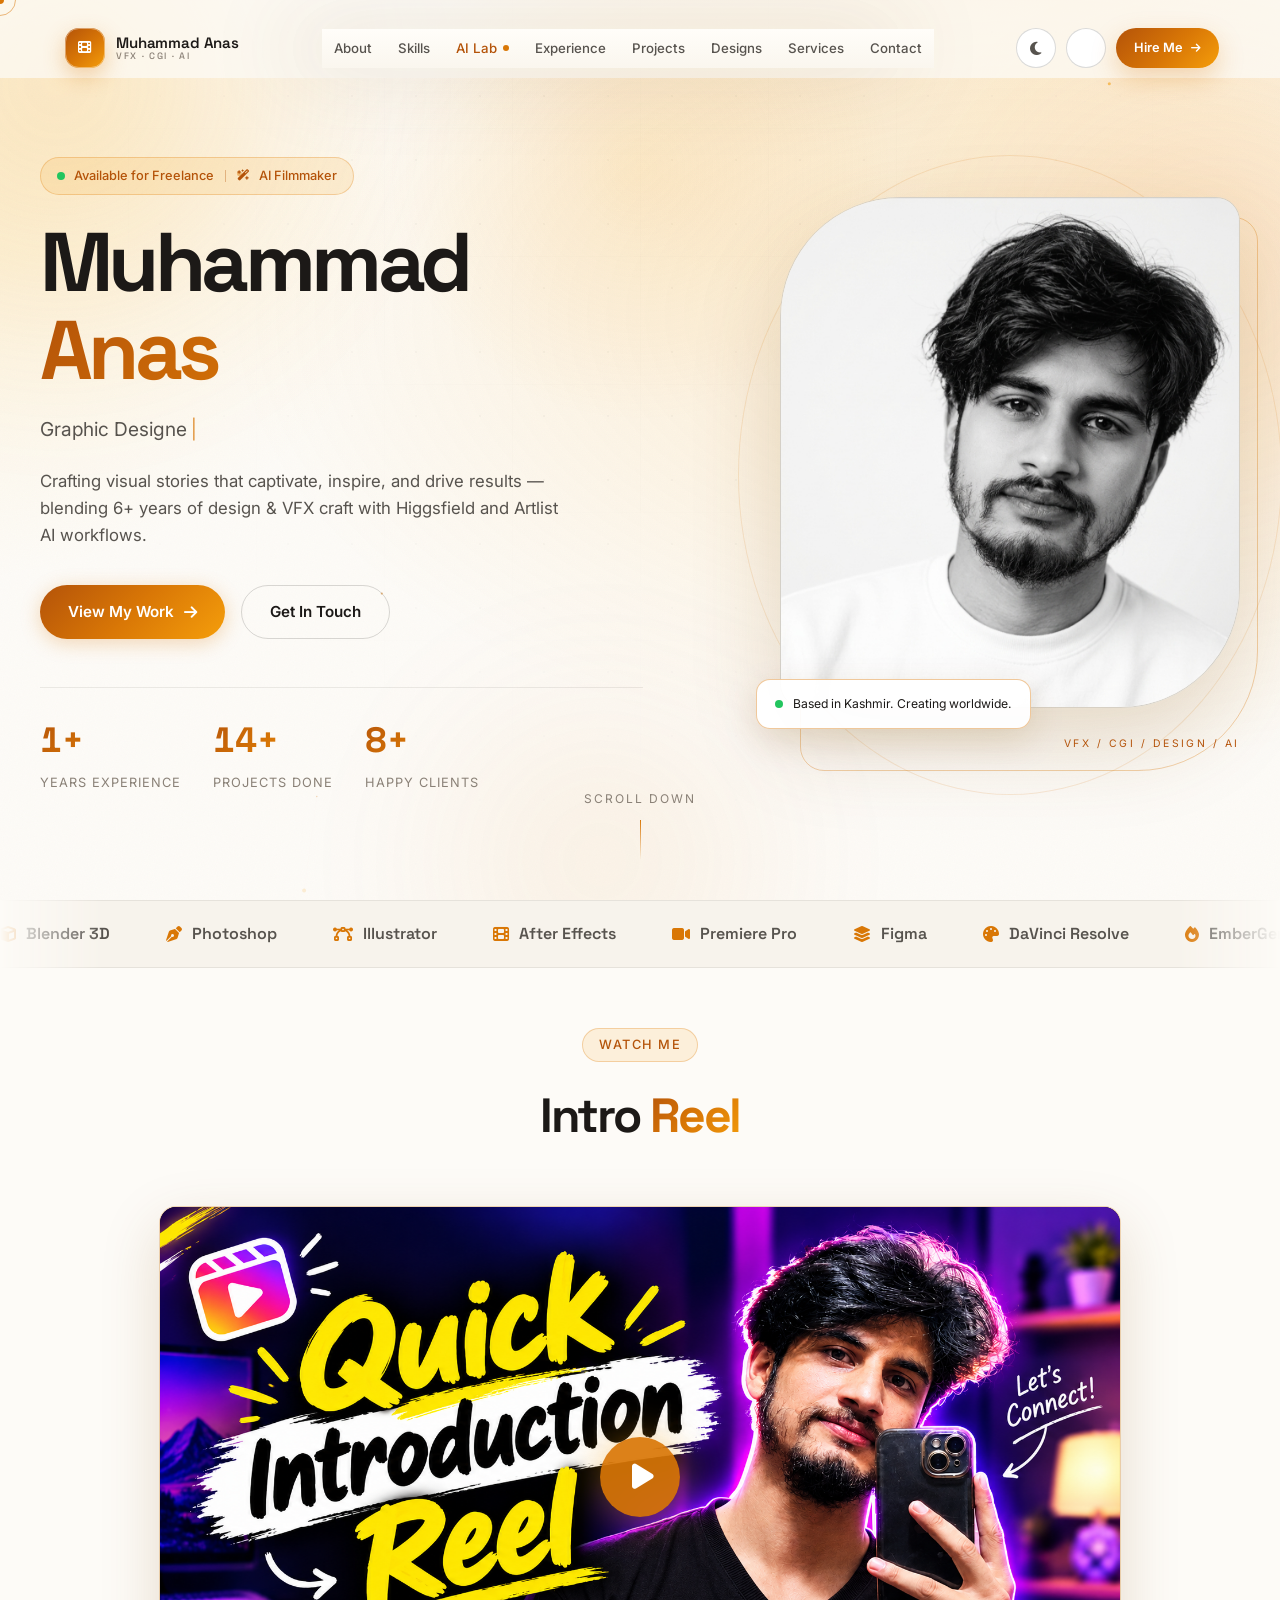
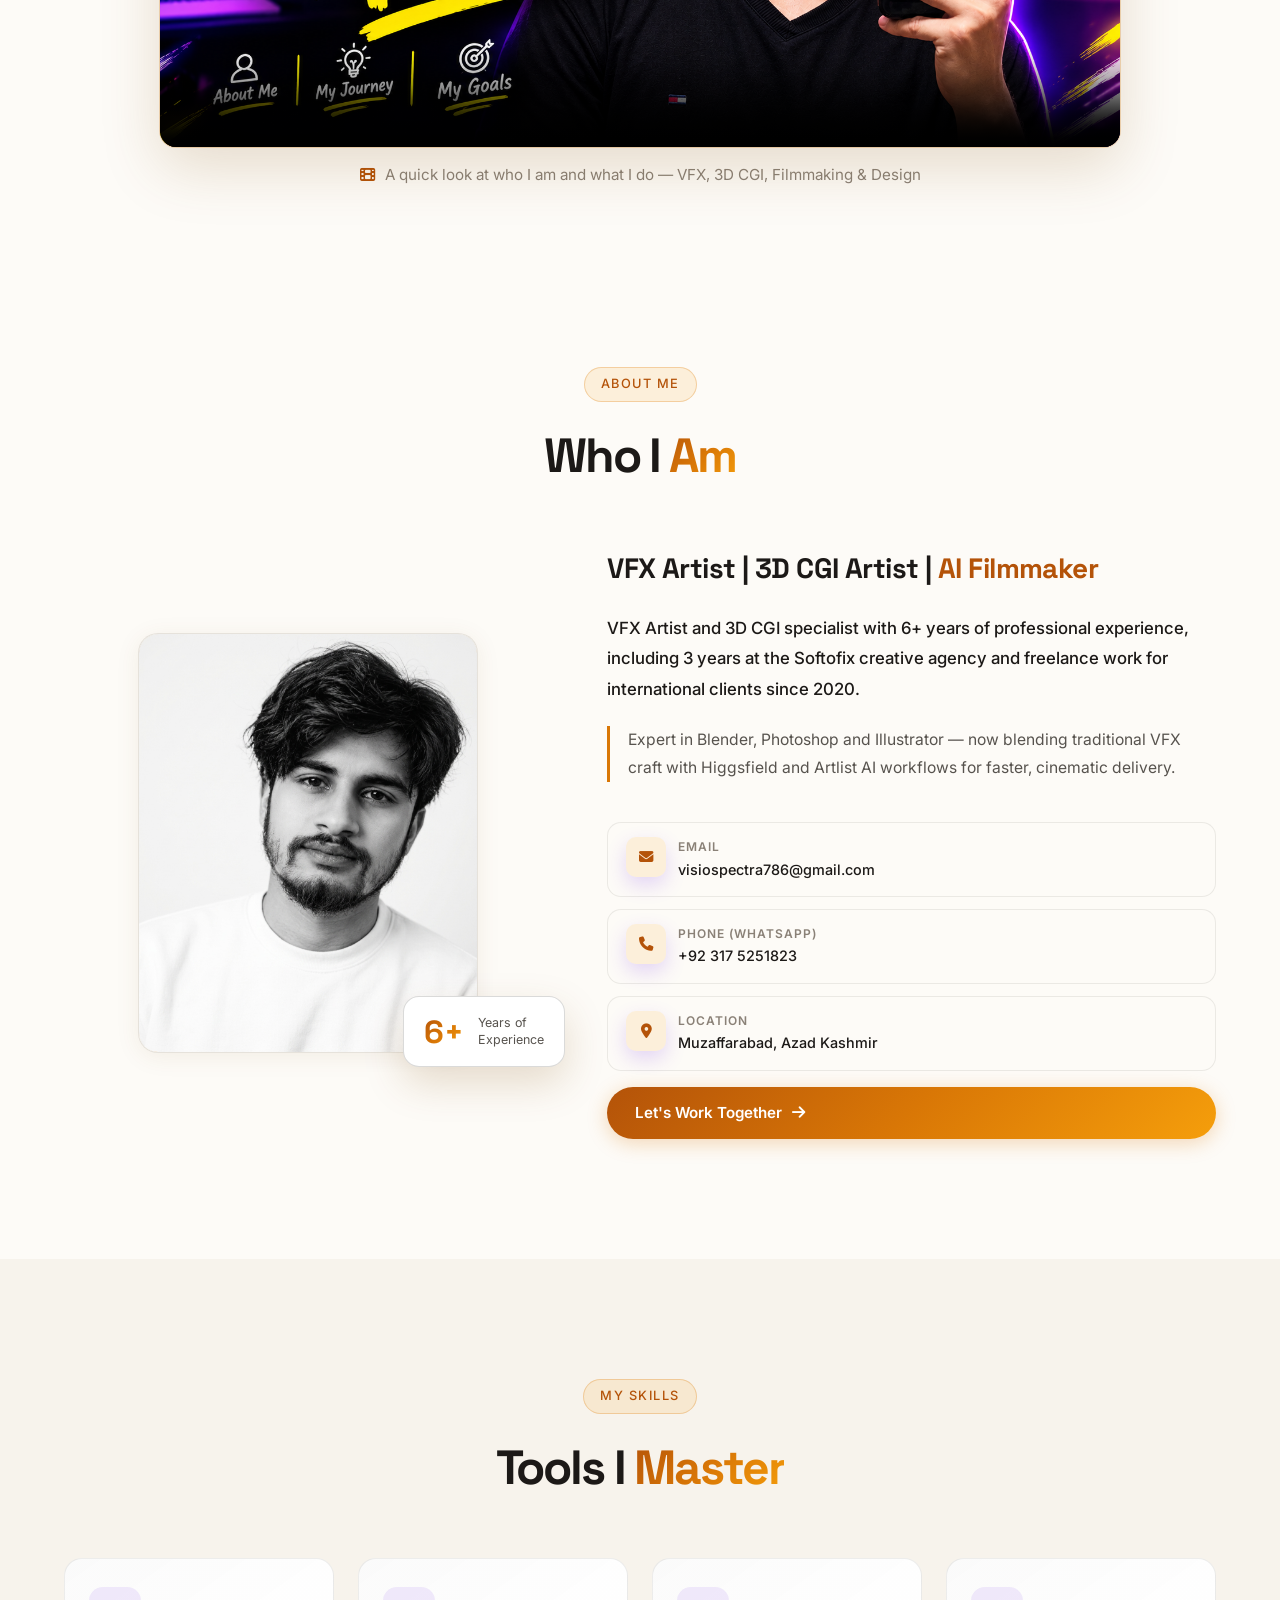
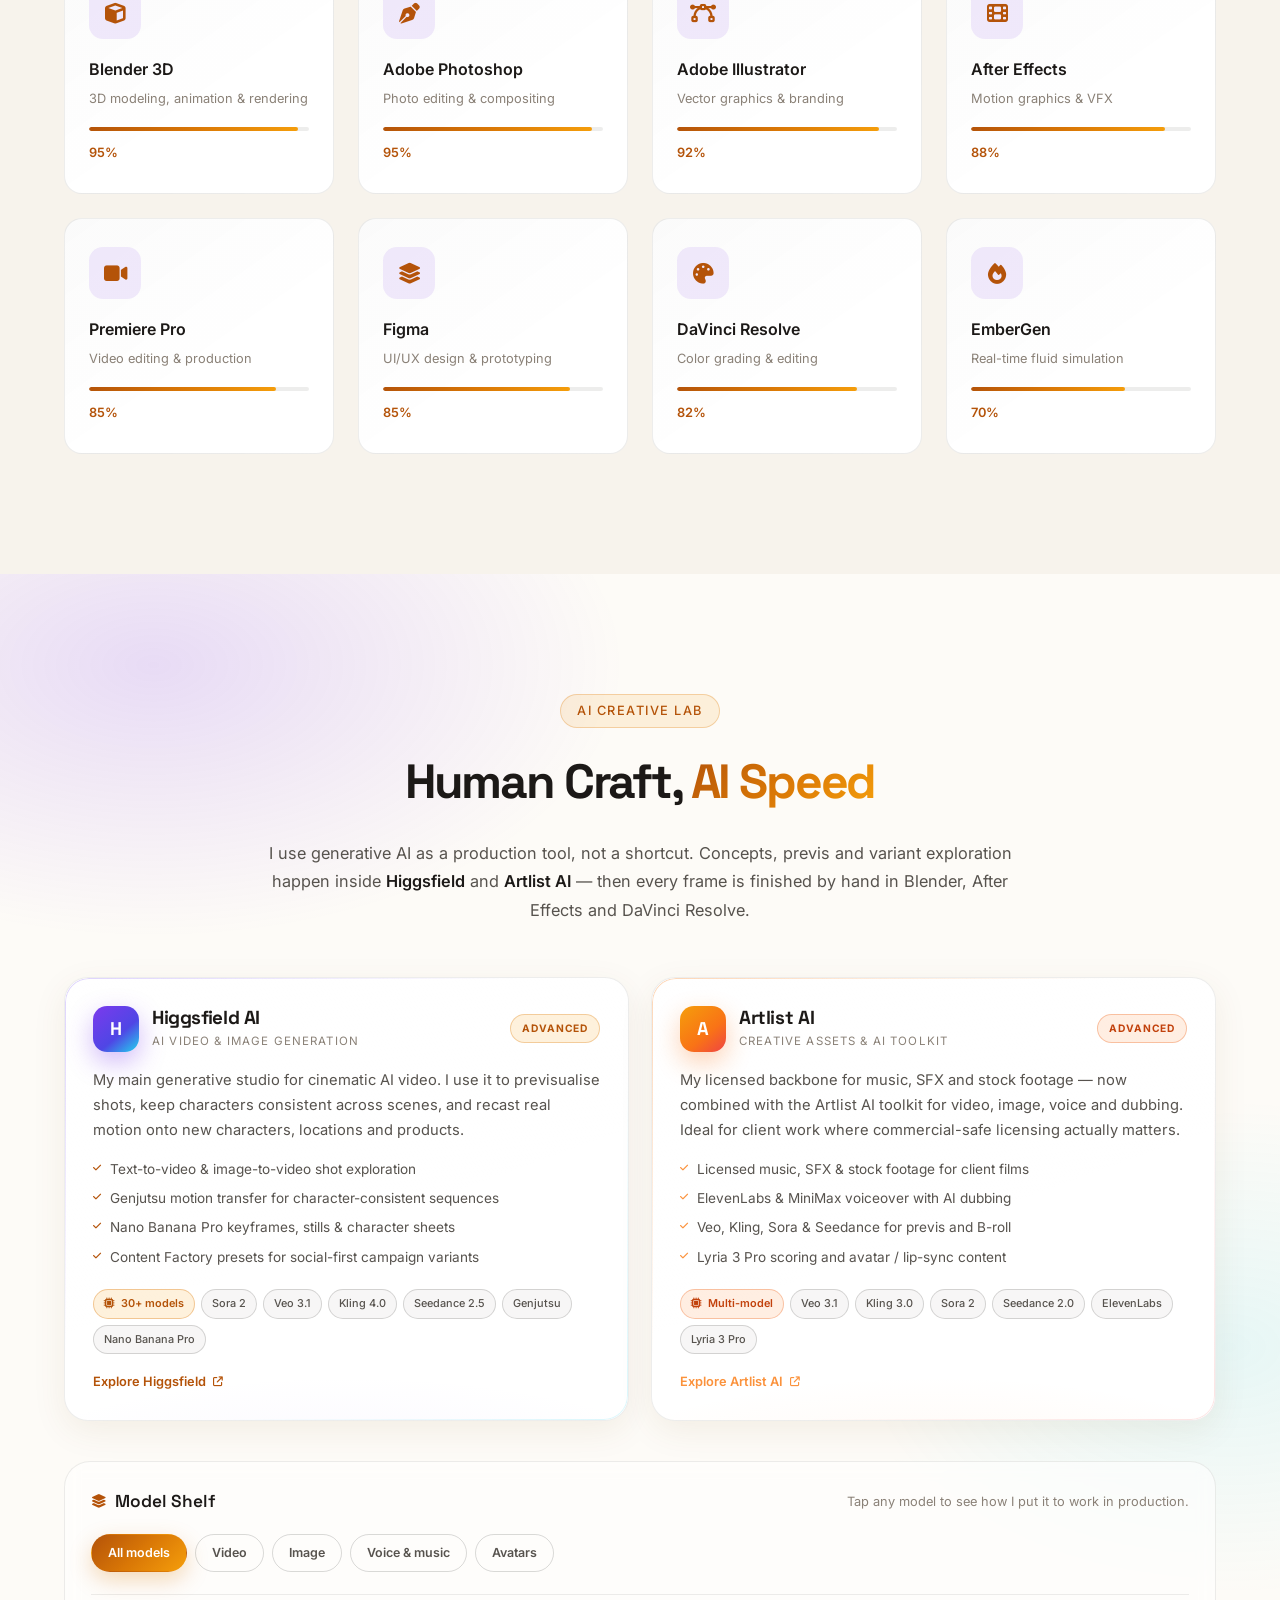
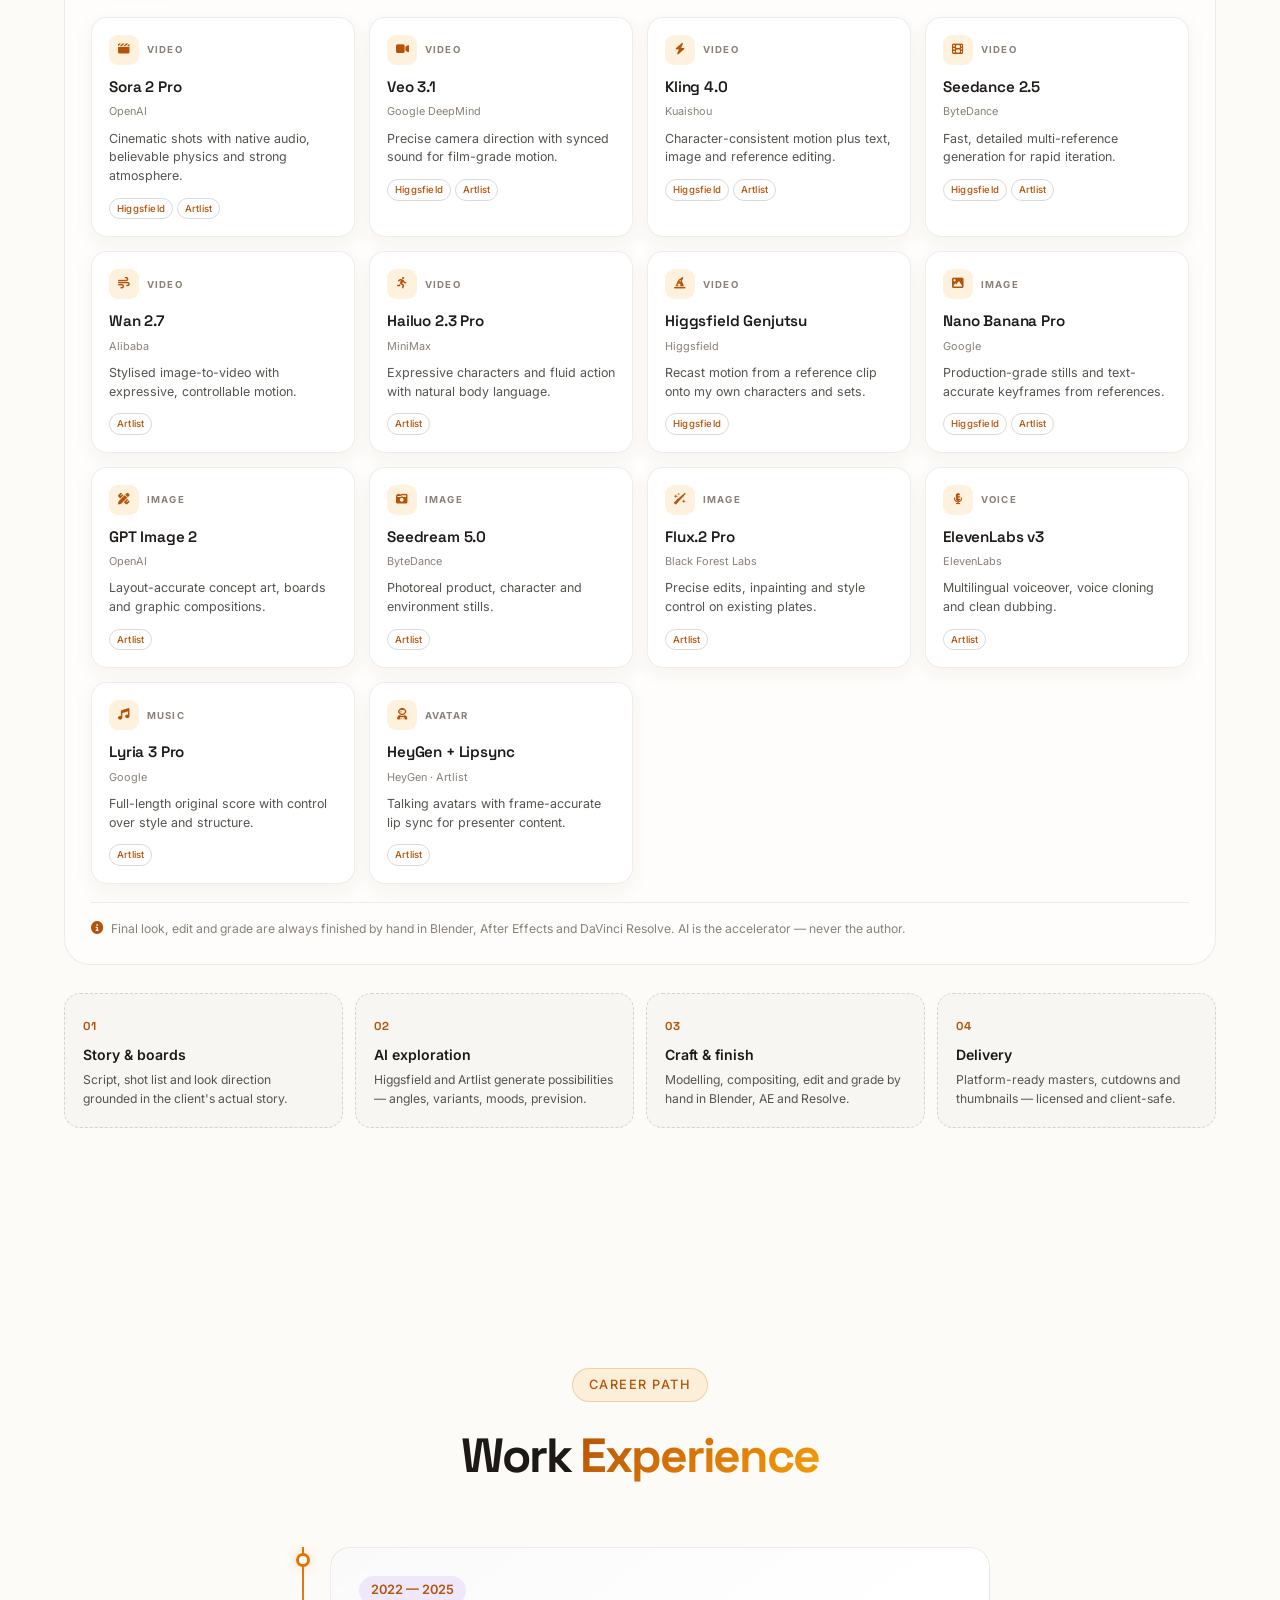
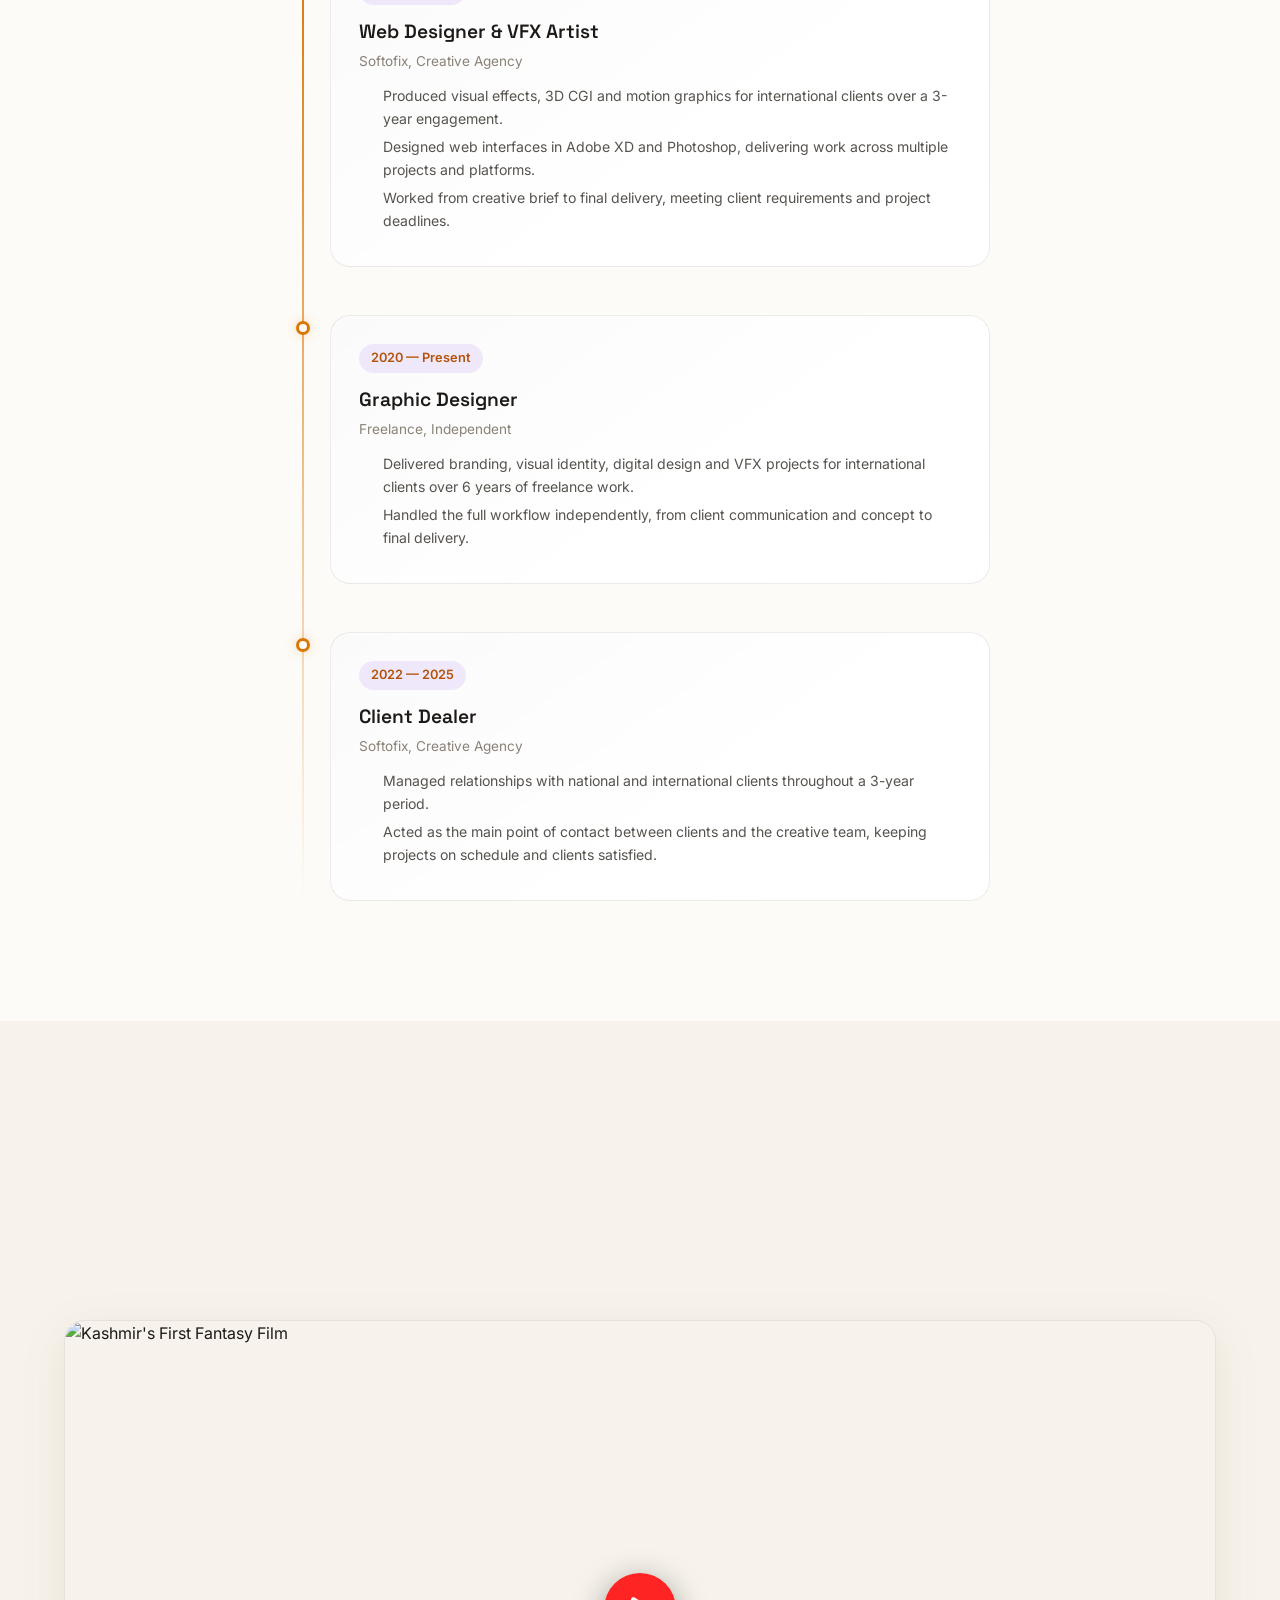
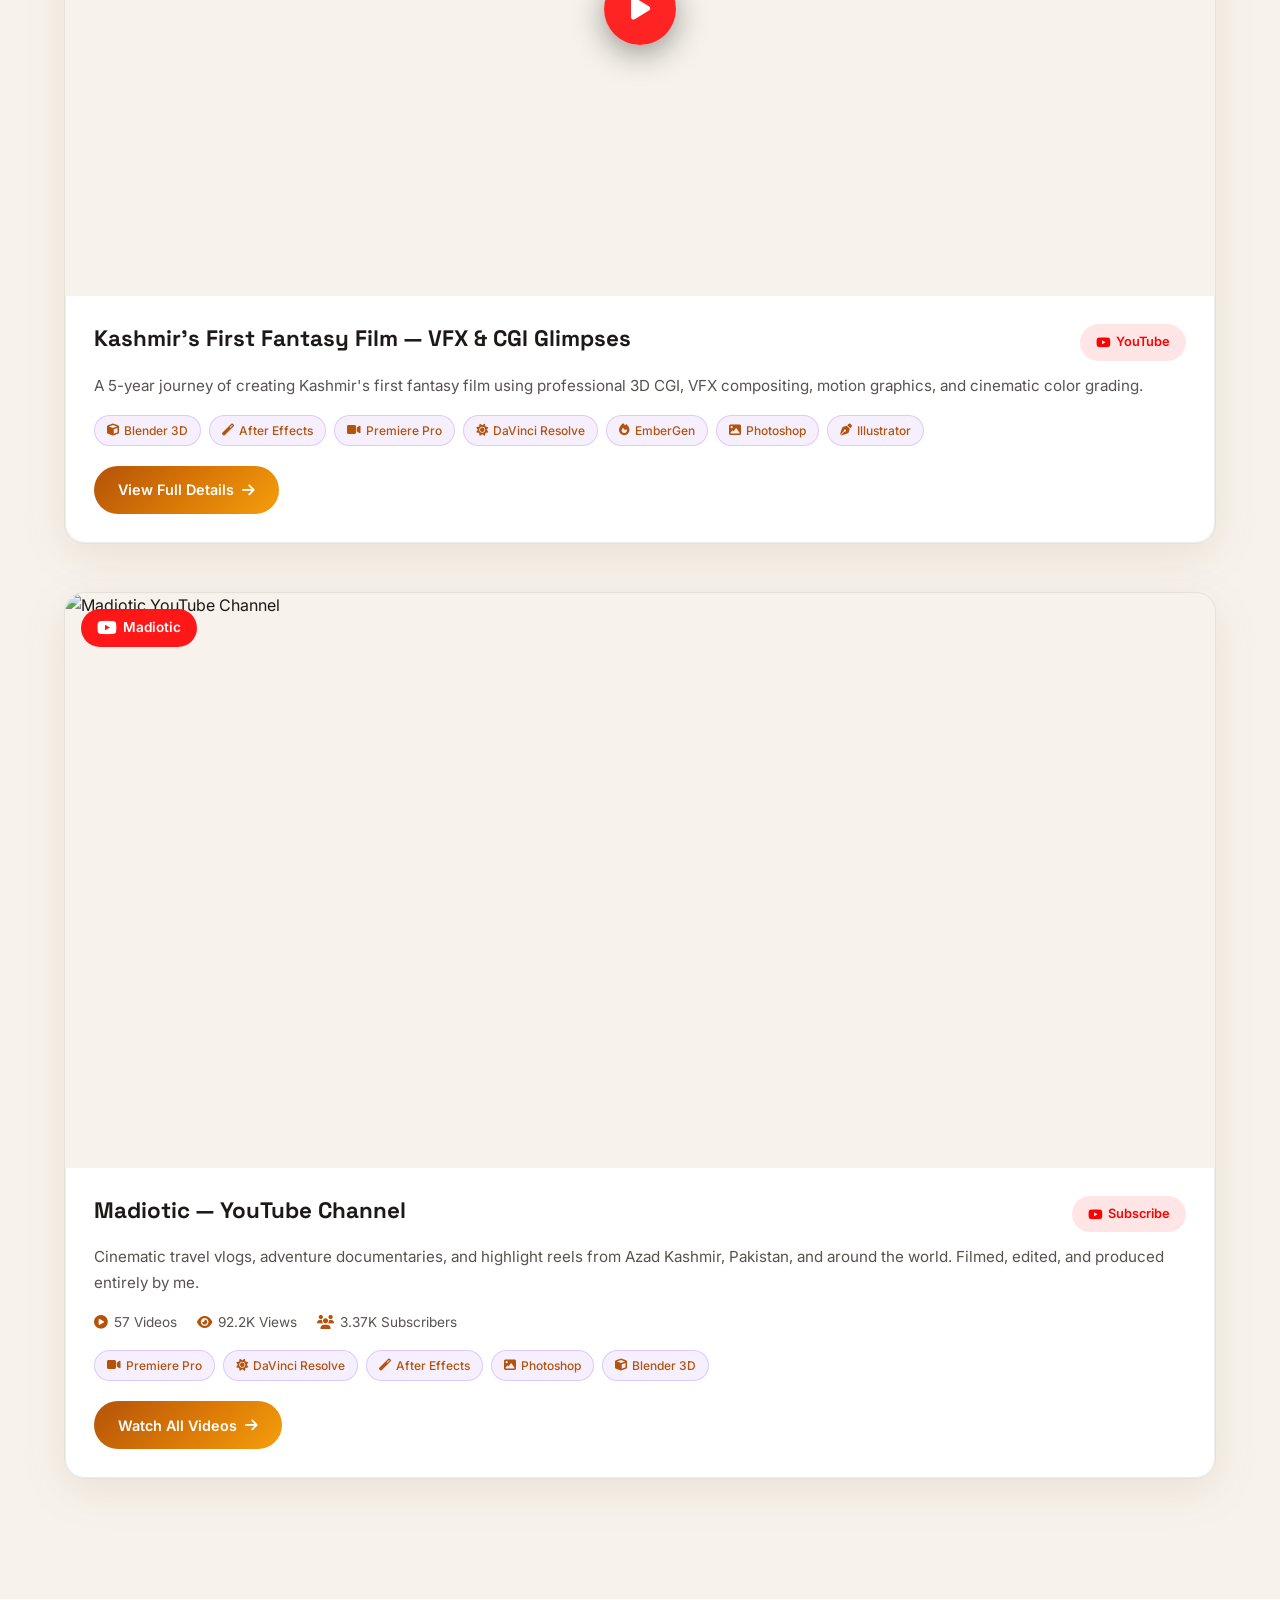
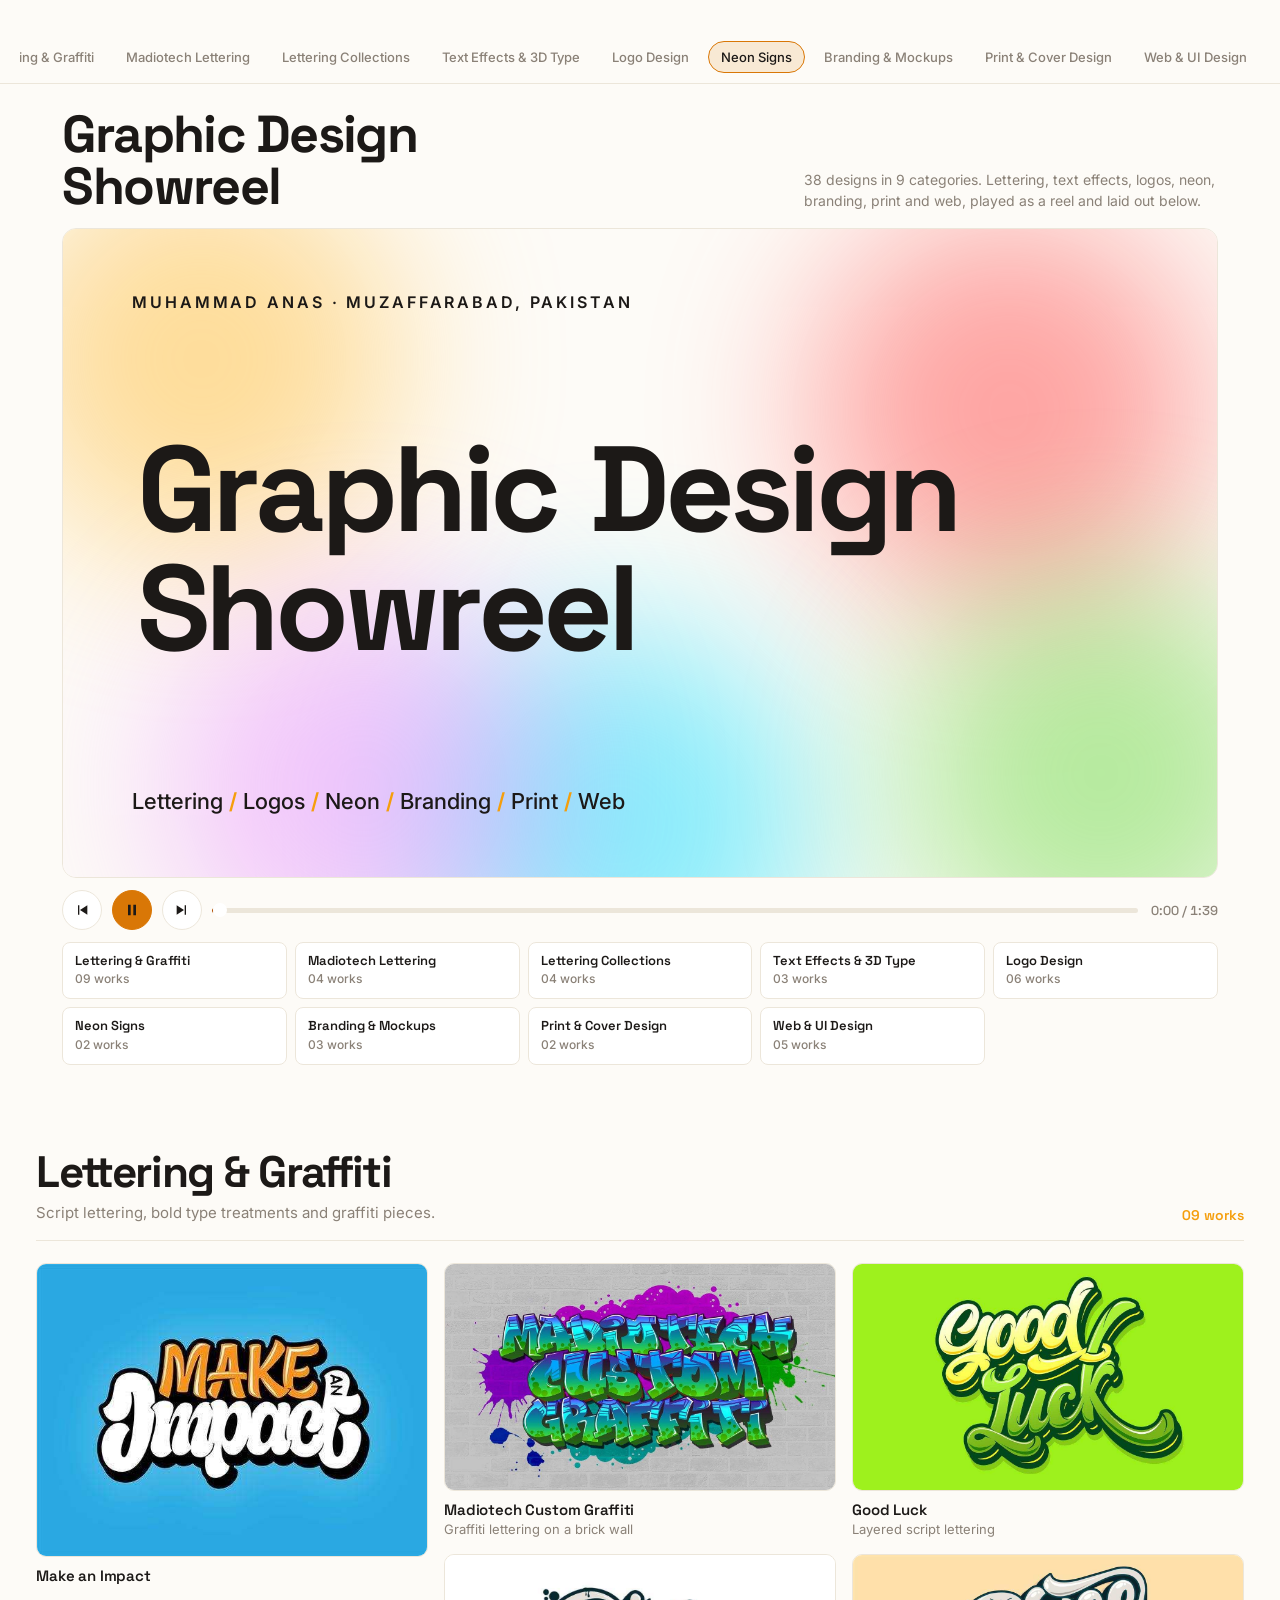
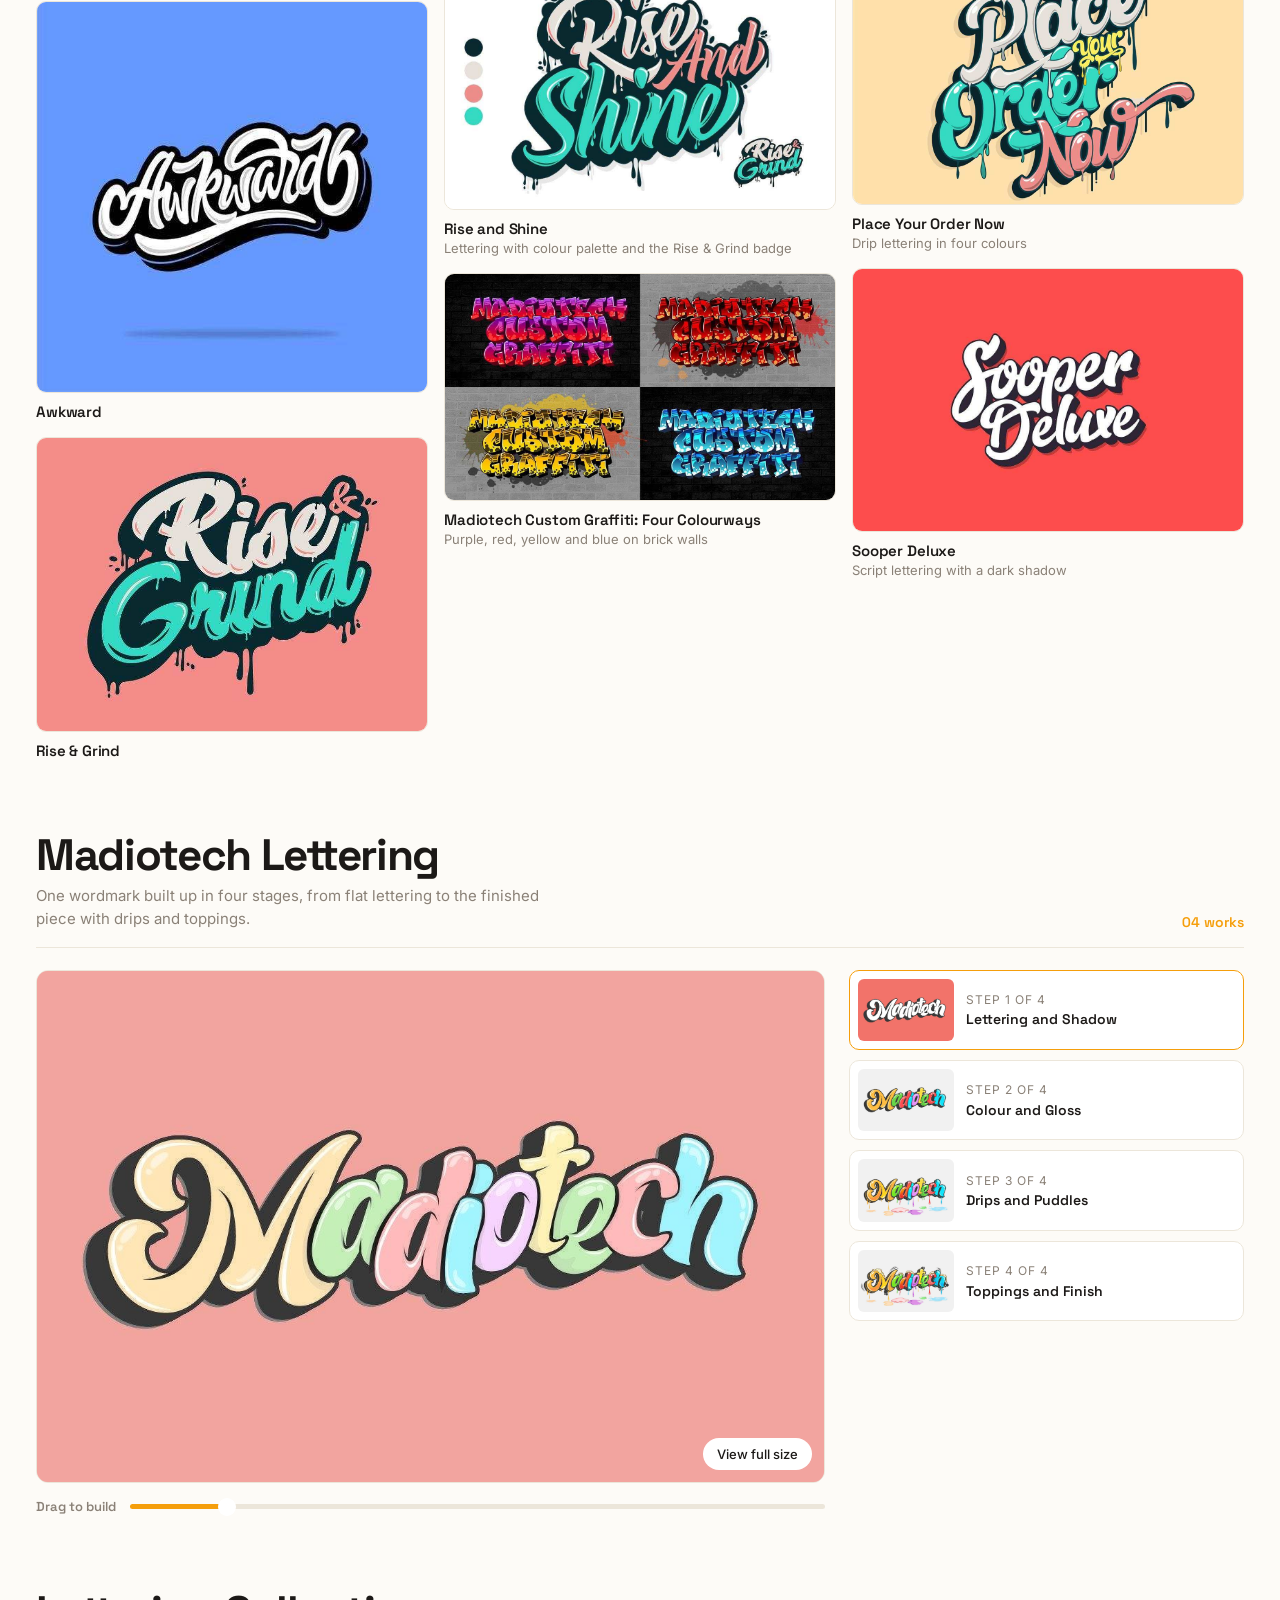
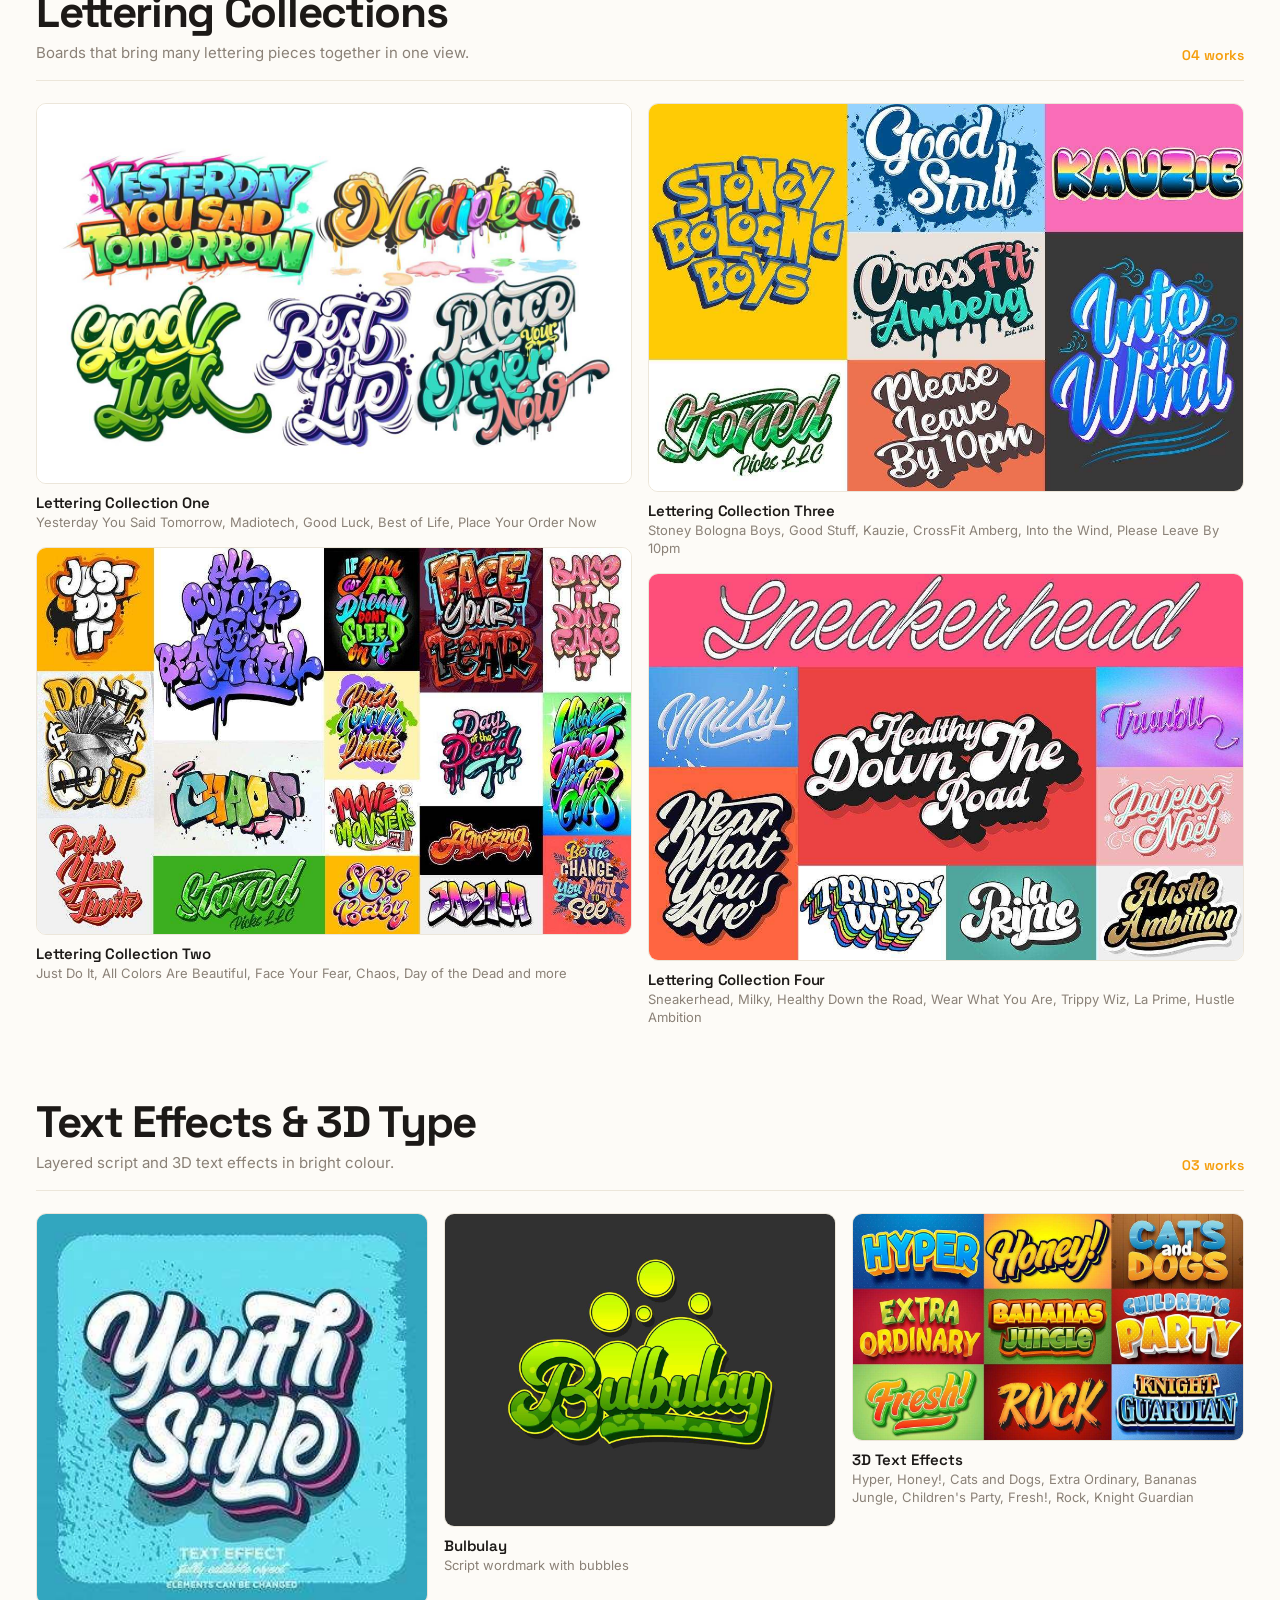
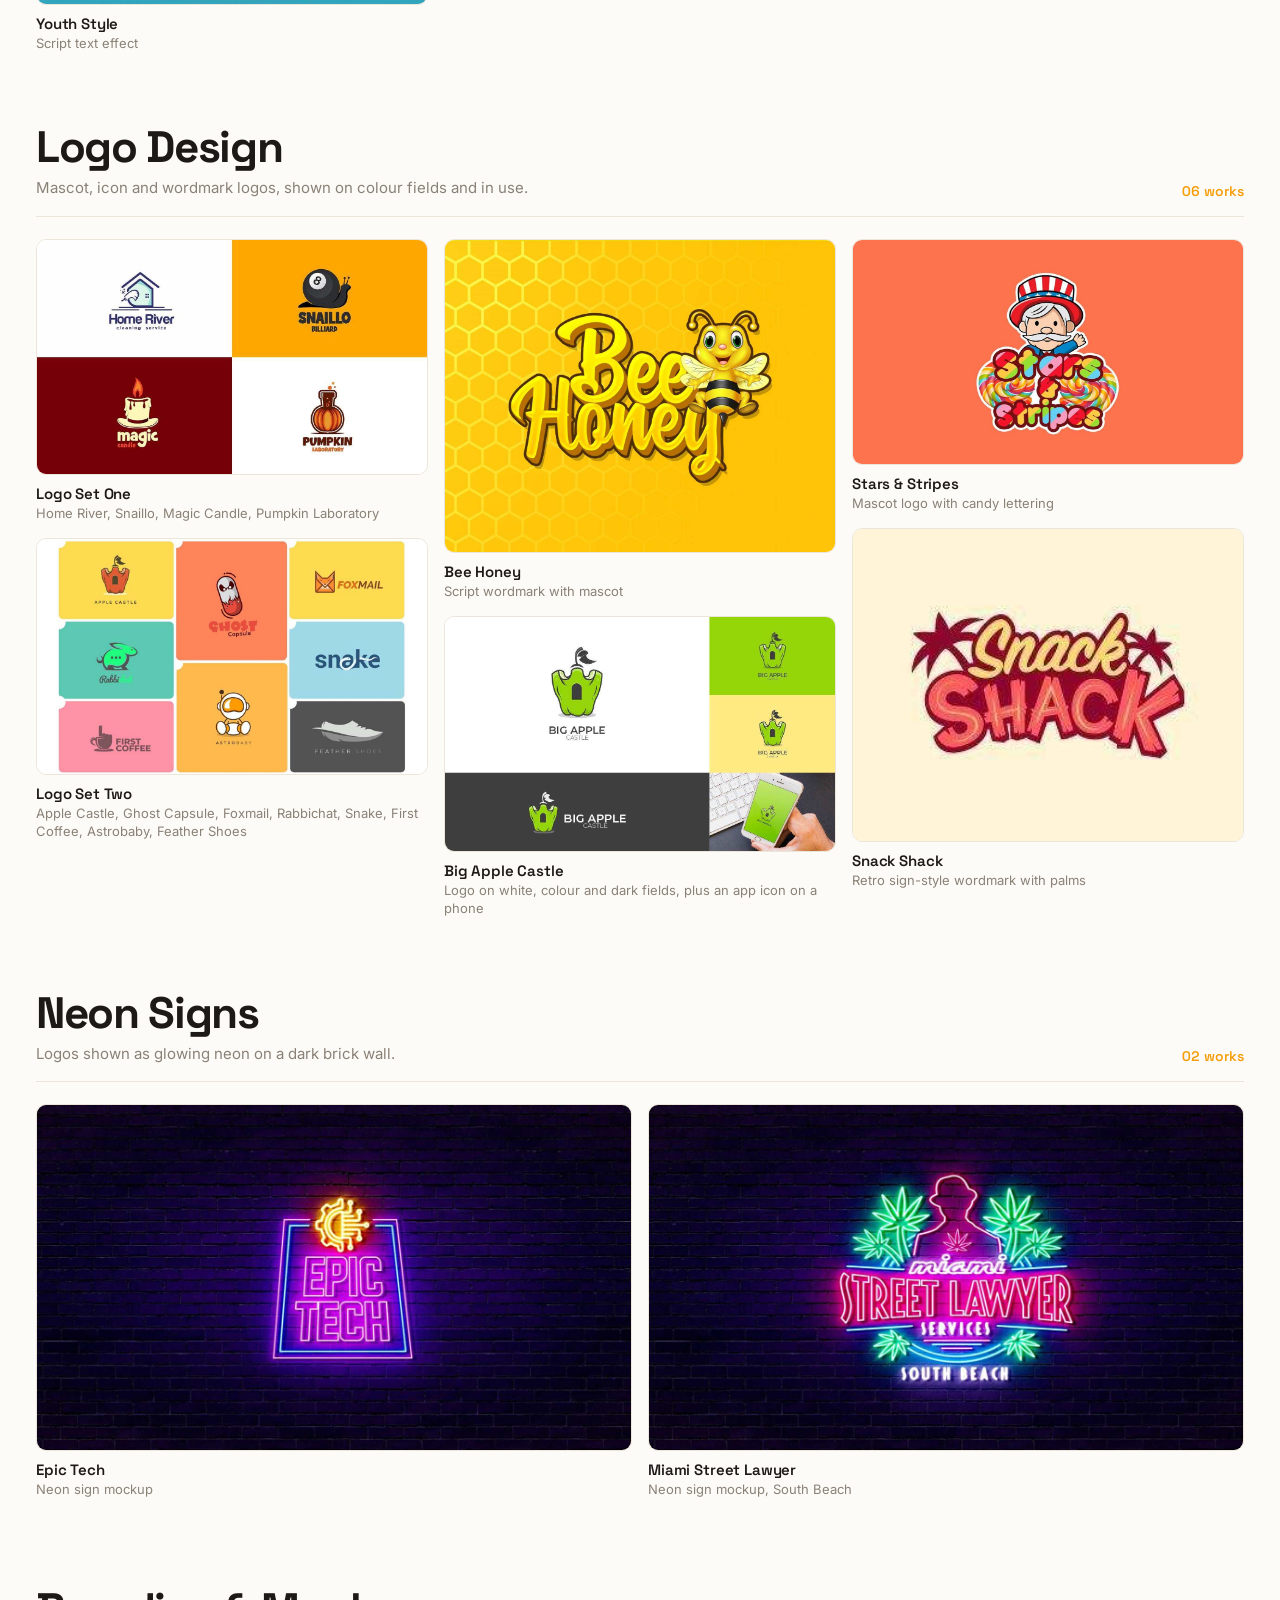
==== index.html @ 11d1063d "feat: user-controlled accent color theme picker (Purple, Blue, Emerald, Amber, Rose) with localStora" ====
<!DOCTYPE html>
<html lang="en" data-theme="dark">
<head>
    <meta charset="UTF-8">
    <meta name="viewport" content="width=device-width, initial-scale=1.0">
    <title>Muhammad Anas — VFX Artist, 3D CGI & AI Filmmaker | Motion Graphics & Branding</title>
    <meta name="author" content="Muhammad Anas">
    <meta name="robots" content="index, follow">
    <link rel="canonical" href="https://visiotic786.github.io/">
    <!-- Open Graph / Facebook -->
    <meta property="og:type" content="website">
    <meta property="og:url" content="https://visiotic786.github.io/">
    <meta property="og:title" content="Muhammad Anas — Graphic Designer & VFX Artist">
    <meta property="og:description" content="Muhammad Anas — VFX Artist, 3D CGI Artist and AI Filmmaker based in Muzaffarabad, Azad Kashmir. Specializing in cinematic VFX, motion graphics, branding, and AI-assisted video production with Higgsfield and Artlist. Available for freelance projects worldwide.">
    <meta property="og:image" content="https://visiotic786.github.io/assets/profile.png">
    <meta property="og:site_name" content="Muhammad Anas Portfolio">
    <!-- Twitter -->
    <meta property="twitter:card" content="summary_large_image">
    <meta property="twitter:url" content="https://visiotic786.github.io/">
    <meta property="twitter:title" content="Muhammad Anas — Graphic Designer & VFX Artist">
    <meta property="twitter:description" content="Muhammad Anas — VFX Artist, 3D CGI Artist and AI Filmmaker based in Muzaffarabad, Azad Kashmir. Specializing in cinematic VFX, motion graphics, branding, and AI-assisted video production with Higgsfield and Artlist. Available for freelance projects worldwide.">
    <meta property="twitter:image" content="https://visiotic786.github.io/assets/profile.png">
    <script>
        /* Apply the saved theme before first paint so there is no flash of the wrong theme. */
        (function () {
            try {
                var saved = localStorage.getItem('portfolio-theme');
                if (saved !== 'light' && saved !== 'dark') {
                    saved = window.matchMedia('(prefers-color-scheme: light)').matches ? 'light' : 'dark';
                }
                document.documentElement.setAttribute('data-theme', saved);
            } catch (e) {
                document.documentElement.setAttribute('data-theme', 'dark');
            }
        })();
    </script>
    <!-- JSON-LD Schema Markup -->
    <script type="application/ld+json">
    {
      "@context": "https://schema.org",
      "@type": "Person",
      "name": "Muhammad Anas",
      "jobTitle": "VFX Artist, 3D CGI Artist & AI Filmmaker",
      "description": "VFX Artist, 3D CGI Artist and AI Filmmaker based in Muzaffarabad, Azad Kashmir. Specializing in cinematic VFX, motion graphics, branding, and AI-assisted video production.",
      "url": "https://visiotic786.github.io",
      "email": "visiospectra786@gmail.com",
      "telephone": "+92-317-5251823",
      "address": {
        "@type": "PostalAddress",
        "addressLocality": "Muzaffarabad",
        "addressRegion": "Azad Kashmir",
        "addressCountry": "PK"
      },
      "sameAs": [
        "https://www.youtube.com/channel/UCmCXdyQ-zh-mJEQcpq3d4Xg",
        "https://www.instagram.com/phantomunknown5/",
        "https://wa.me/923175251823"
      ],
      "knowsAbout": ["Graphic Design", "VFX", "3D CGI", "Motion Graphics", "Branding", "Video Editing", "Web Design", "AI Video Generation", "AI Filmmaking", "Higgsfield AI", "Artlist AI"]
    }
    </script>
    <meta name="description" content="Muhammad Anas — VFX Artist, 3D CGI Artist and AI Filmmaker based in Muzaffarabad, Azad Kashmir. Specializing in cinematic VFX, motion graphics, branding, and AI-assisted video production with Higgsfield and Artlist. Available for freelance projects worldwide.">
    <link rel="stylesheet" href="styles.css">
    <link rel="preconnect" href="https://fonts.googleapis.com">
    <link rel="preconnect" href="https://fonts.gstatic.com" crossorigin>
    <link rel="preload" href="https://fonts.googleapis.com/css2?family=Inter:wght@300;400;500;600;700;800;900&family=Space+Grotesk:wght@400;500;600;700&display=swap" as="style" onload="this.onload=null;this.rel='stylesheet'">
    <noscript><link href="https://fonts.googleapis.com/css2?family=Inter:wght@300;400;500;600;700;800;900&family=Space+Grotesk:wght@400;500;600;700&display=swap" rel="stylesheet"></noscript>
    <link rel="stylesheet" href="https://cdnjs.cloudflare.com/ajax/libs/font-awesome/6.5.0/css/all.min.css">
</head>
<body>
    <a class="skip-link" href="#main">Skip to content</a>
    <!-- Custom Cursor -->
    <div class="cursor"></div>
    <div class="cursor-follower"></div>

    <!-- Ambient background layers -->
    <div class="ambient-bg" aria-hidden="true">
        <span class="ambient-orb ambient-orb--1"></span>
        <span class="ambient-orb ambient-orb--2"></span>
        <span class="ambient-orb ambient-orb--3"></span>
        <span class="ambient-grid"></span>
        <span class="ambient-noise"></span>
        <span class="ambient-spotlight"></span>
    </div>

    <!-- Particle Canvas -->
    <canvas id="particles" aria-hidden="true"></canvas>

    <!-- Navigation -->
    <nav class="nav" id="nav">
        <div class="nav-container">
            <a href="#hero" class="nav-logo" aria-label="Muhammad Anas — back to top">
                <!-- Logo icon — easily changeable. Swap the <i> class for any Font Awesome icon you want. -->
                <span class="nav-logo-mark" aria-hidden="true" data-logo-icon="film">
                    <i class="fas fa-film"></i>
                </span>
                <span class="nav-logo-copy">
                    <strong>Muhammad Anas</strong>
                    <small>VFX · CGI · AI</small>
                </span>
            </a>
            <ul class="nav-links" id="navLinks">
                <li><a href="#about" class="nav-link">About</a></li>
                <li><a href="#skills" class="nav-link">Skills</a></li>
                <li><a href="#ai" class="nav-link nav-link--ai">AI Lab<span class="nav-pulse" aria-hidden="true"></span></a></li>
                <li><a href="#experience" class="nav-link">Experience</a></li>
                <li><a href="#portfolio" class="nav-link">Projects</a></li>
                <li><a href="#showreel" class="nav-link">Designs</a></li>
                <li><a href="#services" class="nav-link">Services</a></li>
                <li><a href="#contact" class="nav-link">Contact</a></li>
            </ul>
            <div class="nav-actions">
                <button class="theme-toggle" id="themeToggle" type="button" aria-label="Switch to light theme" title="Switch to light theme">
                    <i class="fas fa-sun" data-icon="light" aria-hidden="true"></i>
                    <i class="fas fa-moon" data-icon="dark" aria-hidden="true"></i>
                </button>
                <button class="theme-toggle theme-palette" id="themePalette" type="button" aria-label="Pick accent color" title="Pick accent color">
                    <i class="fas fa-palette" aria-hidden="true"></i>
                </button>
                <div class="palette-popup" id="palettePopup" role="menu" aria-label="Accent color themes">
                    <button type="button" class="palette-item" role="menuitem" data-theme-color="purple" aria-pressed="false">
                        <span class="palette-swatch" style="background: linear-gradient(135deg,#7c3aed,#a855f7,#6366f1)"></span>
                        <span class="palette-name">Purple</span>
                    </button>
                    <button type="button" class="palette-item" role="menuitem" data-theme-color="blue" aria-pressed="false">
                        <span class="palette-swatch" style="background: linear-gradient(135deg,#2563eb,#3b82f6,#0ea5e9)"></span>
                        <span class="palette-name">Blue</span>
                    </button>
                    <button type="button" class="palette-item" role="menuitem" data-theme-color="emerald" aria-pressed="false">
                        <span class="palette-swatch" style="background: linear-gradient(135deg,#10b981,#34d399,#059669)"></span>
                        <span class="palette-name">Emerald</span>
                    </button>
                    <button type="button" class="palette-item" role="menuitem" data-theme-color="amber" aria-pressed="false">
                        <span class="palette-swatch" style="background: linear-gradient(135deg,#d97706,#f59e0b,#fbbf24)"></span>
                        <span class="palette-name">Amber</span>
                    </button>
                    <button type="button" class="palette-item" role="menuitem" data-theme-color="rose" aria-pressed="false">
                        <span class="palette-swatch" style="background: linear-gradient(135deg,#f43f5e,#fb7185,#ec4899)"></span>
                        <span class="palette-name">Rose</span>
                    </button>
                </div>
                <a href="#contact" class="nav-cta">
                    <span>Hire Me</span>
                    <i class="fas fa-arrow-right" aria-hidden="true"></i>
                </a>
                <button class="nav-toggle" id="navToggle" aria-label="Toggle menu" aria-controls="navLinks" aria-expanded="false">
                    <span></span>
                    <span></span>
                    <span></span>
                </button>
            </div>
        </div>
    </nav>

    <main id="main" tabindex="-1">
    <!-- Hero Section -->
    <section class="hero" id="hero">
        <div class="hero-content">
          <div class="hero-copy">
            <div class="hero-badge">
                <span class="badge-dot"></span>
                Available for Freelance
                <span class="hero-badge-divider" aria-hidden="true"></span>
                <i class="fas fa-wand-magic-sparkles" aria-hidden="true"></i>
                <span id="heroChipLabel">AI Filmmaker</span>
            </div>
            <h1 class="hero-title">
                <span class="line">Muhammad</span>
                <span class="line gradient-text">Anas</span>
            </h1>
            <p class="hero-subtitle">
                <span class="typed-text" id="typedText">VFX Artist</span>
                <span class="typed-cursor">|</span>
            </p>
            <p class="hero-description">
                Crafting visual stories that captivate, inspire, and drive results —
                blending 6+ years of design &amp; VFX craft with Higgsfield and Artlist AI workflows.
            </p>
            <div class="hero-cta">
                <a href="#portfolio" class="btn btn-primary">
                    <span>View My Work</span>
                    <i class="fas fa-arrow-right"></i>
                </a>
                <a href="#contact" class="btn btn-outline">
                    <span>Get In Touch</span>
                </a>
            </div>
            <div class="hero-stats">
                <div class="stat">
                    <span class="stat-number" data-count="6">6+</span>
                    <span class="stat-label">Years Experience</span>
                </div>
                <div class="stat">
                    <span class="stat-number" data-count="50">50+</span>
                    <span class="stat-label">Projects Done</span>
                </div>
                <div class="stat">
                    <span class="stat-number" data-count="30">30+</span>
                    <span class="stat-label">Happy Clients</span>
                </div>
            </div>
          </div>
          <div class="hero-portrait">
            <div class="portrait-orbit" aria-hidden="true"></div>
            <img src="assets/profile.png" alt="Muhammad Anas — VFX and 3D CGI artist" width="560" height="620" fetchpriority="high">
            <div class="portrait-caption"><span class="badge-dot"></span> Based in Kashmir. Creating worldwide.</div>
            <span class="portrait-label">VFX / CGI / DESIGN / AI</span>
          </div>
        </div>
        <div class="scroll-indicator">
            <span>Scroll Down</span>
            <div class="scroll-line"></div>
        </div>
    </section>

    <!-- Intro Video Section -->
    <section class="intro-video-section" id="intro-video">
        <div class="container">
            <div class="section-header">
                <span class="section-tag">Watch Me</span>
                <h2 class="section-title">Intro <span class="gradient-text">Reel</span></h2>
            </div>
            <div class="intro-video-wrapper">
                <div class="intro-video-frame" id="introVideoFrame">
                    <video id="introVideo" controls playsinline preload="metadata" poster="assets/Quick%20Introduction%20Reel%20Thumbnail.png">
                        <source src="assets/muhammad_anas_intro_1080p.mp4" type="video/mp4">
                        Your browser does not support the video tag.
                    </video>
                    <img src="assets/Quick%20Introduction%20Reel%20Hover.png" alt="Intro Video Hover" class="intro-video-hover-img" id="introHoverImg">
                    <button class="intro-video-play-btn" id="introPlayBtn" aria-label="Play intro video">
                        <i class="fas fa-play"></i>
                    </button>
                </div>
                <div class="intro-video-caption">
                    <p><i class="fas fa-film"></i> A quick look at who I am and what I do — VFX, 3D CGI, Filmmaking & Design</p>
                </div>
            </div>
        </div>
    </section>

    <!-- About Section -->
    <section class="section about" id="about">
        <div class="container">
            <div class="section-header">
                <span class="section-tag">About Me</span>
                <h2 class="section-title">Who I <span class="gradient-text">Am</span></h2>
            </div>
            <div class="about-grid">
                <div class="about-image">
                    <div class="image-frame">
                        <img loading="lazy" decoding="async" width="460" height="520" src="assets/profile.png" alt="Muhammad Anas" class="profile-img">
                        <div class="image-glow"></div>
                    </div>
                    <div class="about-badge">
                        <span class="badge-year">6+</span>
                        <span class="badge-text">Years of<br>Experience</span>
                    </div>
                </div>
                <div class="about-content">
                    <h3>VFX Artist | 3D CGI Artist | <span class="accent-text">AI Filmmaker</span></h3>
                    <p class="about-lead">
                        VFX Artist and 3D CGI specialist with 6+ years of professional experience, including 3 years at the Softofix creative agency and freelance work for international clients since 2020.
                    </p>
                    <p class="about-feature">
                        Expert in Blender, Photoshop and Illustrator — now blending traditional VFX craft with Higgsfield and Artlist AI workflows for faster, cinematic delivery.
                    </p>
                    <div class="about-details">
                        <a href="mailto:visiospectra786@gmail.com" class="detail-item detail-item-link">
                            <i class="fas fa-envelope"></i>
                            <div>
                                <span class="detail-label">Email</span>
                                <span class="detail-value">visiospectra786@gmail.com</span>
                            </div>
                        </a>
                        <a href="https://wa.me/923175251823" target="_blank" rel="noopener noreferrer" class="detail-item detail-item-link">
                            <i class="fas fa-phone"></i>
                            <div>
                                <span class="detail-label">Phone (WhatsApp)</span>
                                <span class="detail-value">+92 317 5251823</span>
                            </div>
                        </a>
                        <a href="https://www.google.com/maps/search/?api=1&query=34.17956084023919,73.68500496385211" target="_blank" rel="noopener noreferrer" class="detail-item detail-item-link">
                            <i class="fas fa-location-dot"></i>
                            <div>
                                <span class="detail-label">Location</span>
                                <span class="detail-value">Muzaffarabad, Azad Kashmir</span>
                            </div>
                        </a>
                    </div>
                    <a href="#contact" class="btn btn-primary">
                        <span>Let's Work Together</span>
                        <i class="fas fa-arrow-right"></i>
                    </a>
                </div>
            </div>
        </div>
    </section>

    <!-- Skills Section -->
    <section class="section skills" id="skills">
        <div class="container">
            <div class="section-header">
                <span class="section-tag">My Skills</span>
                <h2 class="section-title">Tools I <span class="gradient-text">Master</span></h2>
            </div>
            <div class="skills-grid">
                <div class="skill-card" data-level="Expert" data-percent="95">
                    <div class="skill-icon">
                        <i class="fas fa-cube"></i>
                    </div>
                    <h3>Blender 3D</h3>
                    <p>3D modeling, animation & rendering</p>
                    <div class="skill-bar">
                        <div class="skill-progress"></div>
                    </div>
                    <span class="skill-percent">95%</span>
                </div>
                <div class="skill-card" data-level="Expert" data-percent="95">
                    <div class="skill-icon">
                        <i class="fas fa-pen-nib"></i>
                    </div>
                    <h3>Adobe Photoshop</h3>
                    <p>Photo editing & compositing</p>
                    <div class="skill-bar">
                        <div class="skill-progress"></div>
                    </div>
                    <span class="skill-percent">95%</span>
                </div>
                <div class="skill-card" data-level="Expert" data-percent="92">
                    <div class="skill-icon">
                        <i class="fas fa-bezier-curve"></i>
                    </div>
                    <h3>Adobe Illustrator</h3>
                    <p>Vector graphics & branding</p>
                    <div class="skill-bar">
                        <div class="skill-progress"></div>
                    </div>
                    <span class="skill-percent">92%</span>
                </div>
                <div class="skill-card" data-level="Advanced" data-percent="88">
                    <div class="skill-icon">
                        <i class="fas fa-film"></i>
                    </div>
                    <h3>After Effects</h3>
                    <p>Motion graphics & VFX</p>
                    <div class="skill-bar">
                        <div class="skill-progress"></div>
                    </div>
                    <span class="skill-percent">88%</span>
                </div>
                <div class="skill-card" data-level="Advanced" data-percent="85">
                    <div class="skill-icon">
                        <i class="fas fa-video"></i>
                    </div>
                    <h3>Premiere Pro</h3>
                    <p>Video editing & production</p>
                    <div class="skill-bar">
                        <div class="skill-progress"></div>
                    </div>
                    <span class="skill-percent">85%</span>
                </div>
                <div class="skill-card" data-level="Advanced" data-percent="85">
                    <div class="skill-icon">
                        <i class="fas fa-layer-group"></i>
                    </div>
                    <h3>Figma</h3>
                    <p>UI/UX design & prototyping</p>
                    <div class="skill-bar">
                        <div class="skill-progress"></div>
                    </div>
                    <span class="skill-percent">85%</span>
                </div>
                <div class="skill-card" data-level="Advanced" data-percent="82">
                    <div class="skill-icon">
                        <i class="fas fa-palette"></i>
                    </div>
                    <h3>DaVinci Resolve</h3>
                    <p>Color grading & editing</p>
                    <div class="skill-bar">
                        <div class="skill-progress"></div>
                    </div>
                    <span class="skill-percent">82%</span>
                </div>
                <div class="skill-card" data-level="Intermediate" data-percent="70">
                    <div class="skill-icon">
                        <i class="fas fa-fire"></i>
                    </div>
                    <h3>EmberGen</h3>
                    <p>Real-time fluid simulation</p>
                    <div class="skill-bar">
                        <div class="skill-progress"></div>
                    </div>
                    <span class="skill-percent">70%</span>
                </div>
            </div>
        </div>
    </section>

    <!-- AI Creative Lab -->
    <section class="section ai-section" id="ai">
        <div class="container">
            <div class="section-header">
                <span class="section-tag">AI Creative Lab</span>
                <h2 class="section-title">Human Craft, <span class="gradient-text">AI Speed</span></h2>
                <p class="ai-intro">
                    I use generative AI as a production tool, not a shortcut. Concepts, previs and variant
                    exploration happen inside <strong>Higgsfield</strong> and <strong>Artlist AI</strong> —
                    then every frame is finished by hand in Blender, After Effects and DaVinci Resolve.
                </p>
            </div>

            <div class="ai-platforms">
                <article class="ai-platform-card ai-platform-card--higgsfield">
                    <div class="ai-platform-head">
                        <span class="ai-platform-mark" aria-hidden="true">H</span>
                        <div class="ai-platform-title">
                            <h3>Higgsfield AI</h3>
                            <span class="ai-platform-sub">AI video &amp; image generation</span>
                        </div>
                        <span class="ai-level-badge">Advanced</span>
                    </div>
                    <p class="ai-platform-desc">
                        My main generative studio for cinematic AI video. I use it to previsualise shots,
                        keep characters consistent across scenes, and recast real motion onto new
                        characters, locations and products.
                    </p>
                    <ul class="ai-platform-list">
                        <li><i class="fas fa-check" aria-hidden="true"></i> Text-to-video &amp; image-to-video shot exploration</li>
                        <li><i class="fas fa-check" aria-hidden="true"></i> Genjutsu motion transfer for character-consistent sequences</li>
                        <li><i class="fas fa-check" aria-hidden="true"></i> Nano Banana Pro keyframes, stills &amp; character sheets</li>
                        <li><i class="fas fa-check" aria-hidden="true"></i> Content Factory presets for social-first campaign variants</li>
                    </ul>
                    <div class="ai-platform-models">
                        <span class="ai-platform-count"><i class="fas fa-microchip" aria-hidden="true"></i> 30+ models</span>
                        <span>Sora 2</span><span>Veo 3.1</span><span>Kling 4.0</span>
                        <span>Seedance 2.5</span><span>Genjutsu</span><span>Nano Banana Pro</span>
                    </div>
                    <a class="ai-platform-link" href="https://higgsfield.ai" target="_blank" rel="noopener noreferrer">
                        Explore Higgsfield <i class="fas fa-arrow-up-right-from-square" aria-hidden="true"></i>
                    </a>
                </article>

                <article class="ai-platform-card ai-platform-card--artlist">
                    <div class="ai-platform-head">
                        <span class="ai-platform-mark" aria-hidden="true">A</span>
                        <div class="ai-platform-title">
                            <h3>Artlist AI</h3>
                            <span class="ai-platform-sub">Creative assets &amp; AI toolkit</span>
                        </div>
                        <span class="ai-level-badge">Advanced</span>
                    </div>
                    <p class="ai-platform-desc">
                        My licensed backbone for music, SFX and stock footage — now combined with the
                        Artlist AI toolkit for video, image, voice and dubbing. Ideal for client work
                        where commercial-safe licensing actually matters.
                    </p>
                    <ul class="ai-platform-list">
                        <li><i class="fas fa-check" aria-hidden="true"></i> Licensed music, SFX &amp; stock footage for client films</li>
                        <li><i class="fas fa-check" aria-hidden="true"></i> ElevenLabs &amp; MiniMax voiceover with AI dubbing</li>
                        <li><i class="fas fa-check" aria-hidden="true"></i> Veo, Kling, Sora &amp; Seedance for previs and B-roll</li>
                        <li><i class="fas fa-check" aria-hidden="true"></i> Lyria 3 Pro scoring and avatar / lip-sync content</li>
                    </ul>
                    <div class="ai-platform-models">
                        <span class="ai-platform-count"><i class="fas fa-microchip" aria-hidden="true"></i> Multi-model</span>
                        <span>Veo 3.1</span><span>Kling 3.0</span><span>Sora 2</span>
                        <span>Seedance 2.0</span><span>ElevenLabs</span><span>Lyria 3 Pro</span>
                    </div>
                    <a class="ai-platform-link" href="https://artlist.io/ai" target="_blank" rel="noopener noreferrer">
                        Explore Artlist AI <i class="fas fa-arrow-up-right-from-square" aria-hidden="true"></i>
                    </a>
                </article>
            </div>

            <div class="ai-lab">
                <div class="ai-lab-head">
                    <h3><i class="fas fa-layer-group" aria-hidden="true"></i> Model Shelf</h3>
                    <p>Tap any model to see how I put it to work in production.</p>
                </div>
                <div class="ai-filters" role="group" aria-label="Filter AI models">
                    <button type="button" class="ai-filter is-active" role="button" aria-pressed="true" data-filter="all">All models</button>
                    <button type="button" class="ai-filter" role="button" aria-pressed="false" data-filter="video">Video</button>
                    <button type="button" class="ai-filter" role="button" aria-pressed="false" data-filter="image">Image</button>
                    <button type="button" class="ai-filter" role="button" aria-pressed="false" data-filter="voice">Voice &amp; music</button>
                    <button type="button" class="ai-filter" role="button" aria-pressed="false" data-filter="avatar">Avatars</button>
                </div>

                <div class="ai-model-grid" id="aiModelGrid">
                    <button type="button" class="ai-model-card" data-cat="video" data-model="Sora 2 Pro">
                        <span class="ai-model-top"><span class="ai-model-icon"><i class="fas fa-clapperboard" aria-hidden="true"></i></span><span class="ai-model-cat">Video</span></span>
                        <span class="ai-model-name">Sora 2 Pro</span>
                        <span class="ai-model-vendor">OpenAI</span>
                        <span class="ai-model-desc">Cinematic shots with native audio, believable physics and strong atmosphere.</span>
                        <span class="ai-model-platforms"><span>Higgsfield</span><span>Artlist</span></span>
                        <span class="ai-model-use"><i class="fas fa-bolt" aria-hidden="true"></i> Previs · hero shots · social cutdowns</span>
                    </button>
                    <button type="button" class="ai-model-card" data-cat="video" data-model="Veo 3.1">
                        <span class="ai-model-top"><span class="ai-model-icon"><i class="fas fa-video" aria-hidden="true"></i></span><span class="ai-model-cat">Video</span></span>
                        <span class="ai-model-name">Veo 3.1</span>
                        <span class="ai-model-vendor">Google DeepMind</span>
                        <span class="ai-model-desc">Precise camera direction with synced sound for film-grade motion.</span>
                        <span class="ai-model-platforms"><span>Higgsfield</span><span>Artlist</span></span>
                        <span class="ai-model-use"><i class="fas fa-bolt" aria-hidden="true"></i> Product films · dialogue beats</span>
                    </button>
                    <button type="button" class="ai-model-card" data-cat="video" data-model="Kling 4.0">
                        <span class="ai-model-top"><span class="ai-model-icon"><i class="fas fa-bolt" aria-hidden="true"></i></span><span class="ai-model-cat">Video</span></span>
                        <span class="ai-model-name">Kling 4.0</span>
                        <span class="ai-model-vendor">Kuaishou</span>
                        <span class="ai-model-desc">Character-consistent motion plus text, image and reference editing.</span>
                        <span class="ai-model-platforms"><span>Higgsfield</span><span>Artlist</span></span>
                        <span class="ai-model-use"><i class="fas fa-bolt" aria-hidden="true"></i> Character scenes · motion control</span>
                    </button>
                    <button type="button" class="ai-model-card" data-cat="video" data-model="Seedance 2.5">
                        <span class="ai-model-top"><span class="ai-model-icon"><i class="fas fa-film" aria-hidden="true"></i></span><span class="ai-model-cat">Video</span></span>
                        <span class="ai-model-name">Seedance 2.5</span>
                        <span class="ai-model-vendor">ByteDance</span>
                        <span class="ai-model-desc">Fast, detailed multi-reference generation for rapid iteration.</span>
                        <span class="ai-model-platforms"><span>Higgsfield</span><span>Artlist</span></span>
                        <span class="ai-model-use"><i class="fas fa-bolt" aria-hidden="true"></i> Rapid variants · B-roll</span>
                    </button>
                    <button type="button" class="ai-model-card" data-cat="video" data-model="Wan 2.7">
                        <span class="ai-model-top"><span class="ai-model-icon"><i class="fas fa-wind" aria-hidden="true"></i></span><span class="ai-model-cat">Video</span></span>
                        <span class="ai-model-name">Wan 2.7</span>
                        <span class="ai-model-vendor">Alibaba</span>
                        <span class="ai-model-desc">Stylised image-to-video with expressive, controllable motion.</span>
                        <span class="ai-model-platforms"><span>Artlist</span></span>
                        <span class="ai-model-use"><i class="fas fa-bolt" aria-hidden="true"></i> Stylised transitions · montage</span>
                    </button>
                    <button type="button" class="ai-model-card" data-cat="video" data-model="Hailuo 2.3 Pro">
                        <span class="ai-model-top"><span class="ai-model-icon"><i class="fas fa-person-running" aria-hidden="true"></i></span><span class="ai-model-cat">Video</span></span>
                        <span class="ai-model-name">Hailuo 2.3 Pro</span>
                        <span class="ai-model-vendor">MiniMax</span>
                        <span class="ai-model-desc">Expressive characters and fluid action with natural body language.</span>
                        <span class="ai-model-platforms"><span>Artlist</span></span>
                        <span class="ai-model-use"><i class="fas fa-bolt" aria-hidden="true"></i> Action inserts · performance beats</span>
                    </button>
                    <button type="button" class="ai-model-card" data-cat="video" data-model="Higgsfield Genjutsu">
                        <span class="ai-model-top"><span class="ai-model-icon"><i class="fas fa-hat-wizard" aria-hidden="true"></i></span><span class="ai-model-cat">Video</span></span>
                        <span class="ai-model-name">Higgsfield Genjutsu</span>
                        <span class="ai-model-vendor">Higgsfield</span>
                        <span class="ai-model-desc">Recast motion from a reference clip onto my own characters and sets.</span>
                        <span class="ai-model-platforms"><span>Higgsfield</span></span>
                        <span class="ai-model-use"><i class="fas fa-bolt" aria-hidden="true"></i> Consistent characters across shots</span>
                    </button>
                    <button type="button" class="ai-model-card" data-cat="image" data-model="Nano Banana Pro">
                        <span class="ai-model-top"><span class="ai-model-icon"><i class="fas fa-image" aria-hidden="true"></i></span><span class="ai-model-cat">Image</span></span>
                        <span class="ai-model-name">Nano Banana Pro</span>
                        <span class="ai-model-vendor">Google</span>
                        <span class="ai-model-desc">Production-grade stills and text-accurate keyframes from references.</span>
                        <span class="ai-model-platforms"><span>Higgsfield</span><span>Artlist</span></span>
                        <span class="ai-model-use"><i class="fas fa-bolt" aria-hidden="true"></i> Keyframes · character sheets</span>
                    </button>
                    <button type="button" class="ai-model-card" data-cat="image" data-model="GPT Image 2">
                        <span class="ai-model-top"><span class="ai-model-icon"><i class="fas fa-pen-ruler" aria-hidden="true"></i></span><span class="ai-model-cat">Image</span></span>
                        <span class="ai-model-name">GPT Image 2</span>
                        <span class="ai-model-vendor">OpenAI</span>
                        <span class="ai-model-desc">Layout-accurate concept art, boards and graphic compositions.</span>
                        <span class="ai-model-platforms"><span>Artlist</span></span>
                        <span class="ai-model-use"><i class="fas fa-bolt" aria-hidden="true"></i> Boards · thumbnails · mockups</span>
                    </button>
                    <button type="button" class="ai-model-card" data-cat="image" data-model="Seedream 5.0">
                        <span class="ai-model-top"><span class="ai-model-icon"><i class="fas fa-camera-retro" aria-hidden="true"></i></span><span class="ai-model-cat">Image</span></span>
                        <span class="ai-model-name">Seedream 5.0</span>
                        <span class="ai-model-vendor">ByteDance</span>
                        <span class="ai-model-desc">Photoreal product, character and environment stills.</span>
                        <span class="ai-model-platforms"><span>Artlist</span></span>
                        <span class="ai-model-use"><i class="fas fa-bolt" aria-hidden="true"></i> Product visuals · matte ideas</span>
                    </button>
                    <button type="button" class="ai-model-card" data-cat="image" data-model="Flux.2 Pro">
                        <span class="ai-model-top"><span class="ai-model-icon"><i class="fas fa-wand-sparkles" aria-hidden="true"></i></span><span class="ai-model-cat">Image</span></span>
                        <span class="ai-model-name">Flux.2 Pro</span>
                        <span class="ai-model-vendor">Black Forest Labs</span>
                        <span class="ai-model-desc">Precise edits, inpainting and style control on existing plates.</span>
                        <span class="ai-model-platforms"><span>Artlist</span></span>
                        <span class="ai-model-use"><i class="fas fa-bolt" aria-hidden="true"></i> Clean-up · set extensions</span>
                    </button>
                    <button type="button" class="ai-model-card" data-cat="voice" data-model="ElevenLabs Eleven v3">
                        <span class="ai-model-top"><span class="ai-model-icon"><i class="fas fa-microphone-lines" aria-hidden="true"></i></span><span class="ai-model-cat">Voice</span></span>
                        <span class="ai-model-name">ElevenLabs v3</span>
                        <span class="ai-model-vendor">ElevenLabs</span>
                        <span class="ai-model-desc">Multilingual voiceover, voice cloning and clean dubbing.</span>
                        <span class="ai-model-platforms"><span>Artlist</span></span>
                        <span class="ai-model-use"><i class="fas fa-bolt" aria-hidden="true"></i> Narration · localisation</span>
                    </button>
                    <button type="button" class="ai-model-card" data-cat="voice" data-model="Lyria 3 Pro">
                        <span class="ai-model-top"><span class="ai-model-icon"><i class="fas fa-music" aria-hidden="true"></i></span><span class="ai-model-cat">Music</span></span>
                        <span class="ai-model-name">Lyria 3 Pro</span>
                        <span class="ai-model-vendor">Google</span>
                        <span class="ai-model-desc">Full-length original score with control over style and structure.</span>
                        <span class="ai-model-platforms"><span>Artlist</span></span>
                        <span class="ai-model-use"><i class="fas fa-bolt" aria-hidden="true"></i> Custom score · soundtrack beds</span>
                    </button>
                    <button type="button" class="ai-model-card" data-cat="avatar" data-model="HeyGen + Lipsync v2 Pro">
                        <span class="ai-model-top"><span class="ai-model-icon"><i class="fas fa-user-astronaut" aria-hidden="true"></i></span><span class="ai-model-cat">Avatar</span></span>
                        <span class="ai-model-name">HeyGen + Lipsync</span>
                        <span class="ai-model-vendor">HeyGen · Artlist</span>
                        <span class="ai-model-desc">Talking avatars with frame-accurate lip sync for presenter content.</span>
                        <span class="ai-model-platforms"><span>Artlist</span></span>
                        <span class="ai-model-use"><i class="fas fa-bolt" aria-hidden="true"></i> Presenter cuts · dubbing</span>
                    </button>
                </div>

                <p class="ai-disclaimer">
                    <i class="fas fa-circle-info" aria-hidden="true"></i>
                    Final look, edit and grade are always finished by hand in Blender, After Effects and
                    DaVinci Resolve. AI is the accelerator — never the author.
                </p>
            </div>

            <div class="ai-workflow" aria-label="How AI fits into my workflow">
                <div class="ai-step">
                    <span class="ai-step-num">01</span>
                    <h4>Story &amp; boards</h4>
                    <p>Script, shot list and look direction grounded in the client's actual story.</p>
                </div>
                <div class="ai-step">
                    <span class="ai-step-num">02</span>
                    <h4>AI exploration</h4>
                    <p>Higgsfield and Artlist generate possibilities — angles, variants, moods, prevision.</p>
                </div>
                <div class="ai-step">
                    <span class="ai-step-num">03</span>
                    <h4>Craft &amp; finish</h4>
                    <p>Modelling, compositing, edit and grade by hand in Blender, AE and Resolve.</p>
                </div>
                <div class="ai-step">
                    <span class="ai-step-num">04</span>
                    <h4>Delivery</h4>
                    <p>Platform-ready masters, cutdowns and thumbnails — licensed and client-safe.</p>
                </div>
            </div>
        </div>
    </section>

    <!-- Experience Section -->
    <section class="section experience" id="experience">
        <div class="container">
            <div class="section-header">
                <span class="section-tag">Career Path</span>
                <h2 class="section-title">Work <span class="gradient-text">Experience</span></h2>
            </div>
            <div class="timeline">
                <div class="timeline-item">
                    <div class="timeline-marker"></div>
                    <div class="timeline-content">
                        <span class="timeline-date">2022 — 2025</span>
                        <h3>Web Designer & VFX Artist</h3>
                        <span class="timeline-company">Softofix, Creative Agency</span>
                        <ul class="timeline-list">
                            <li>Produced visual effects, 3D CGI and motion graphics for international clients over a 3-year engagement.</li>
                            <li>Designed web interfaces in Adobe XD and Photoshop, delivering work across multiple projects and platforms.</li>
                            <li>Worked from creative brief to final delivery, meeting client requirements and project deadlines.</li>
                        </ul>
                    </div>
                </div>
                <div class="timeline-item">
                    <div class="timeline-marker"></div>
                    <div class="timeline-content">
                        <span class="timeline-date">2020 — Present</span>
                        <h3>Graphic Designer</h3>
                        <span class="timeline-company">Freelance, Independent</span>
                        <ul class="timeline-list">
                            <li>Delivered branding, visual identity, digital design and VFX projects for international clients over 6 years of freelance work.</li>
                            <li>Handled the full workflow independently, from client communication and concept to final delivery.</li>
                        </ul>
                    </div>
                </div>
                <div class="timeline-item">
                    <div class="timeline-marker"></div>
                    <div class="timeline-content">
                        <span class="timeline-date">2022 — 2025</span>
                        <h3>Client Dealer</h3>
                        <span class="timeline-company">Softofix, Creative Agency</span>
                        <ul class="timeline-list">
                            <li>Managed relationships with national and international clients throughout a 3-year period.</li>
                            <li>Acted as the main point of contact between clients and the creative team, keeping projects on schedule and clients satisfied.</li>
                        </ul>
                    </div>
                </div>
            </div>
        </div>
    </section>

    <!-- Portfolio Section -->
    <section class="section portfolio" id="portfolio">
        <div class="container">
            <div class="section-header">
                <span class="section-tag">My Work</span>
                <h2 class="section-title">Featured <span class="gradient-text">Projects</span></h2>
            </div>
            <div class="portfolio-grid">
                <div class="portfolio-item portfolio-card" data-category="3d">
                    <div class="portfolio-image" role="button" tabindex="0" aria-label="Open project details">
                        <img src="https://img.youtube.com/vi/zpDXjtl4hls/maxresdefault.jpg" alt="Kashmir's First Fantasy Film" class="portfolio-thumbnail" onerror="this.onerror=null;this.src='https://img.youtube.com/vi/zpDXjtl4hls/hqdefault.jpg';">
                        <div class="portfolio-play-btn">
                            <i class="fas fa-play"></i>
                        </div>
                    </div>
                    <div class="portfolio-card-info">
                        <div class="portfolio-card-header">
                            <h3>Kashmir's First Fantasy Film — VFX & CGI Glimpses</h3>
                            <a href="https://www.youtube.com/watch?v=zpDXjtl4hls" target="_blank" rel="noopener noreferrer" class="portfolio-card-yt">
                                <i class="fab fa-youtube"></i> YouTube
                            </a>
                        </div>
                        <p class="portfolio-card-desc">A 5-year journey of creating Kashmir's first fantasy film using professional 3D CGI, VFX compositing, motion graphics, and cinematic color grading.</p>
                        <div class="portfolio-card-tags">
                            <span class="portfolio-tag"><i class="fas fa-cube"></i> Blender 3D</span>
                            <span class="portfolio-tag"><i class="fas fa-magic"></i> After Effects</span>
                            <span class="portfolio-tag"><i class="fas fa-video"></i> Premiere Pro</span>
                            <span class="portfolio-tag"><i class="fas fa-sun"></i> DaVinci Resolve</span>
                            <span class="portfolio-tag"><i class="fas fa-fire"></i> EmberGen</span>
                            <span class="portfolio-tag"><i class="fas fa-image"></i> Photoshop</span>
                            <span class="portfolio-tag"><i class="fas fa-pen-nib"></i> Illustrator</span>
                        </div>
                        <button class="portfolio-card-btn">
                            <span>View Full Details</span>
                            <i class="fas fa-arrow-right"></i>
                        </button>
                    </div>
                </div>
                <div class="portfolio-item portfolio-card" data-category="youtube">
                    <div class="portfolio-image" role="button" tabindex="0" aria-label="Open project details">
                        <img src="https://yt3.googleusercontent.com/ytc/AIdro_mSYwn7SoRGrjr2NAUoVu17xOhA4g_9XmU1xywDzG5fbm0=s900-c-k-c0x00ffffff-no-rj" alt="Madiotic YouTube Channel" class="portfolio-thumbnail" onerror="this.onerror=null;this.src='https://i1.ytimg.com/vi/heXCfJPTP-k/hqdefault.jpg';">
                        <div class="portfolio-yt-badge">
                            <i class="fab fa-youtube"></i> Madiotic
                        </div>
                    </div>
                    <div class="portfolio-card-info">
                        <div class="portfolio-card-header">
                            <h3>Madiotic — YouTube Channel</h3>
                            <a href="https://www.youtube.com/channel/UCmCXdyQ-zh-mJEQcpq3d4Xg?sub_confirmation=1" target="_blank" rel="noopener noreferrer" class="portfolio-card-yt">
                                <i class="fab fa-youtube"></i> Subscribe
                            </a>
                        </div>
                        <p class="portfolio-card-desc">Cinematic travel vlogs, adventure documentaries, and highlight reels from Azad Kashmir, Pakistan, and around the world. Filmed, edited, and produced entirely by me.</p>
                        <div class="portfolio-card-stats">
                            <span class="portfolio-stat"><i class="fas fa-play-circle"></i> 57 Videos</span>
                            <span class="portfolio-stat"><i class="fas fa-eye"></i> 92.2K Views</span>
                            <span class="portfolio-stat"><i class="fas fa-users"></i> 3.37K Subscribers</span>
                        </div>
                        <div class="portfolio-card-tags">
                            <span class="portfolio-tag"><i class="fas fa-video"></i> Premiere Pro</span>
                            <span class="portfolio-tag"><i class="fas fa-sun"></i> DaVinci Resolve</span>
                            <span class="portfolio-tag"><i class="fas fa-magic"></i> After Effects</span>
                            <span class="portfolio-tag"><i class="fas fa-image"></i> Photoshop</span>
                            <span class="portfolio-tag"><i class="fas fa-cube"></i> Blender 3D</span>
                        </div>
                        <button class="portfolio-card-btn">
                            <span>Watch All Videos</span>
                            <i class="fas fa-arrow-right"></i>
                        </button>
                    </div>
                </div>
            </div>
        </div>
    </section>

    <!-- Showreel Section (self-contained web component) -->
    <section id="showreel" class="section">
        <graphic-showreel sticky-top="60"></graphic-showreel>
    </section>

    <!-- Services Section -->
    <section class="section services" id="services">
        <div class="container">
            <div class="section-header">
                <span class="section-tag">What I Offer</span>
                <h2 class="section-title">My <span class="gradient-text">Services</span></h2>
            </div>
            <div class="services-grid">
                <div class="service-card">
                    <div class="service-icon">
                        <i class="fas fa-palette"></i>
                    </div>
                    <h3>Branding & Identity</h3>
                    <p>Logo design, visual identity systems, brand guidelines and complete branding solutions for businesses of all sizes.</p>
                    <ul class="service-list">
                        <li><i class="fas fa-check"></i> Logo Design</li>
                        <li><i class="fas fa-check"></i> Brand Guidelines</li>
                        <li><i class="fas fa-check"></i> Business Cards</li>
                    </ul>
                </div>
                <div class="service-card">
                    <div class="service-icon">
                        <i class="fas fa-cube"></i>
                    </div>
                    <h3>3D CGI & VFX</h3>
                    <p>Photorealistic 3D modeling, animation, visual effects, compositing and cinematic CGI for films and commercials.</p>
                    <ul class="service-list">
                        <li><i class="fas fa-check"></i> 3D Modeling & Animation</li>
                        <li><i class="fas fa-check"></i> Visual Effects</li>
                        <li><i class="fas fa-check"></i> Compositing</li>
                    </ul>
                </div>
                <div class="service-card">
                    <div class="service-icon">
                        <i class="fas fa-film"></i>
                    </div>
                    <h3>Motion Graphics</h3>
                    <p>Engaging motion graphics, animated explainer videos, title sequences and dynamic content for digital platforms.</p>
                    <ul class="service-list">
                        <li><i class="fas fa-check"></i> Animated Videos</li>
                        <li><i class="fas fa-check"></i> Title Sequences</li>
                        <li><i class="fas fa-check"></i> Social Media Content</li>
                    </ul>
                </div>
                <div class="service-card">
                    <div class="service-icon">
                        <i class="fas fa-laptop-code"></i>
                    </div>
                    <h3>UI/UX & Web Design</h3>
                    <p>Modern, user-centric website designs, landing pages and UI interfaces that look great and convert visitors.</p>
                    <ul class="service-list">
                        <li><i class="fas fa-check"></i> Website Design</li>
                        <li><i class="fas fa-check"></i> Landing Pages</li>
                        <li><i class="fas fa-check"></i> UI Prototypes</li>
                    </ul>
                </div>
                <div class="service-card">
                    <div class="service-icon">
                        <i class="fas fa-video"></i>
                    </div>
                    <h3>Video Editing</h3>
                    <p>Professional video editing, color grading, sound design and post-production for commercials, vlogs and films.</p>
                    <ul class="service-list">
                        <li><i class="fas fa-check"></i> Cinematic Editing</li>
                        <li><i class="fas fa-check"></i> Color Grading</li>
                        <li><i class="fas fa-check"></i> Post Production</li>
                    </ul>
                </div>
                <div class="service-card">
                    <div class="service-icon">
                        <i class="fas fa-bullhorn"></i>
                    </div>
                    <h3>Digital Marketing Assets</h3>
                    <p>Eye-catching social media posts, banners, ads and promotional graphics designed to boost your brand online.</p>
                    <ul class="service-list">
                        <li><i class="fas fa-check"></i> Social Media Graphics</li>
                        <li><i class="fas fa-check"></i> Ad Creatives</li>
                        <li><i class="fas fa-check"></i> YouTube Thumbnails</li>
                    </ul>
                </div>
            </div>
        </div>
    </section>

    <!-- Testimonials Section -->
    <section class="section testimonials" id="testimonials">
        <div class="container">
            <div class="section-header">
                <span class="section-tag">Testimonials</span>
                <h2 class="section-title">Client <span class="gradient-text">Feedback</span></h2>
            </div>
            <div class="testimonials-grid">
                <div class="testimonial-card">
                    <div class="testimonial-stars">
                        <i class="fas fa-star"></i>
                        <i class="fas fa-star"></i>
                        <i class="fas fa-star"></i>
                        <i class="fas fa-star"></i>
                        <i class="fas fa-star"></i>
                    </div>
                    <p class="testimonial-quote">"Anas delivered exceptional VFX work for our project. His attention to detail and creative vision exceeded our expectations. Highly professional and reliable."</p>
                    <div class="testimonial-author">
                        <div class="testimonial-avatar">
                            <i class="fas fa-user"></i>
                        </div>
                        <div>
                            <h4>International Client</h4>
                            <span>Softofix Agency Project</span>
                        </div>
                    </div>
                </div>
                <div class="testimonial-card">
                    <div class="testimonial-stars">
                        <i class="fas fa-star"></i>
                        <i class="fas fa-star"></i>
                        <i class="fas fa-star"></i>
                        <i class="fas fa-star"></i>
                        <i class="fas fa-star"></i>
                    </div>
                    <p class="testimonial-quote">"Outstanding branding and logo design. Anas understood our vision perfectly and brought it to life with creative flair. Great communication throughout."</p>
                    <div class="testimonial-author">
                        <div class="testimonial-avatar">
                            <i class="fas fa-user"></i>
                        </div>
                        <div>
                            <h4>Business Client</h4>
                            <span>Brand Identity Project</span>
                        </div>
                    </div>
                </div>
                <div class="testimonial-card">
                    <div class="testimonial-stars">
                        <i class="fas fa-star"></i>
                        <i class="fas fa-star"></i>
                        <i class="fas fa-star"></i>
                        <i class="fas fa-star"></i>
                        <i class="fas fa-star"></i>
                    </div>
                    <p class="testimonial-quote">"Amazing cinematic editing and color grading for my travel videos. The quality is top-notch and he always delivers on time. Highly recommended!"</p>
                    <div class="testimonial-author">
                        <div class="testimonial-avatar">
                            <i class="fas fa-user"></i>
                        </div>
                        <div>
                            <h4>Content Creator</h4>
                            <span>Video Editing Project</span>
                        </div>
                    </div>
                </div>
            </div>
        </div>
    </section>

    <!-- Education Section -->
    <section class="section education" id="education">
        <div class="container">
            <div class="section-header">
                <span class="section-tag">Education</span>
                <h2 class="section-title">Academic <span class="gradient-text">Background</span></h2>
            </div>
            <div class="education-grid">
                <div class="education-card">
                    <div class="education-icon">
                        <i class="fas fa-graduation-cap"></i>
                    </div>
                    <span class="education-date">2022 — 2026</span>
                    <h3>Bachelor's Degree</h3>
                    <span class="education-school">University of AJK, Azad Kashmir, Pakistan</span>
                </div>
                <div class="education-card">
                    <div class="education-icon">
                        <i class="fas fa-book-open"></i>
                    </div>
                    <span class="education-date">2019 — 2021</span>
                    <h3>Pre-Engineering (2-Year Program)</h3>
                    <span class="education-school">Model Science College</span>
                </div>
            </div>
        </div>
    </section>

    <!-- Languages & Hobbies -->
    <section class="section extras" id="extras">
        <div class="container">
            <div class="extras-grid">
                <div class="extras-card">
                    <h3><i class="fas fa-language"></i> Languages</h3>
                    <div class="tag-list">
                        <span class="tag">English <small>Fluent</small></span>
                        <span class="tag">Urdu <small>Native</small></span>
                        <span class="tag">Hindko <small>Native</small></span>
                    </div>
                </div>
                <div class="extras-card">
                    <h3><i class="fas fa-heart"></i> Hobbies</h3>
                    <div class="tag-list">
                        <span class="tag">Reading Books</span>
                        <span class="tag">Designing</span>
                        <span class="tag">Video Games</span>
                    </div>
                </div>
            </div>
        </div>
    </section>

    <!-- CV Download Section -->
    <section class="section cv-download" id="cv-download">
        <div class="container">
            <div class="section-header reveal">
                <span class="section-tag">Download CV</span>
                <h2 class="section-title">Get My <span class="gradient-text">Resume</span></h2>
            </div>
            <div class="cv-cards">
                <div class="cv-card">
                    <div class="cv-card-icon">
                        <i class="fas fa-file-pdf"></i>
                    </div>
                    <h3>PDF Resume</h3>
                    <p>Download my CV in PDF format — perfect for printing and sharing.</p>
                    <a href="assets/resume.pdf" download="M. Anas CV.pdf" class="btn btn-primary">
                        <span>Download PDF</span>
                        <i class="fas fa-download"></i>
                    </a>
                </div>
                <div class="cv-card">
                    <div class="cv-card-icon">
                        <i class="fas fa-file-code"></i>
                    </div>
                    <h3>HTML Resume</h3>
                    <p>Download my CV in HTML format — view in any browser, fully editable.</p>
                    <a href="assets/resume.html" download="M. Anas CV.html" class="btn btn-outline">
                        <span>Download HTML</span>
                        <i class="fas fa-download"></i>
                    </a>
                </div>
            </div>
        </div>
    </section>

    <!-- Contact Section -->
    <section class="section contact" id="contact">
        <div class="container">
            <div class="section-header">
                <span class="section-tag">Get In Touch</span>
                <h2 class="section-title">Let's Work <span class="gradient-text">Together</span></h2>
            </div>
            <div class="contact-grid">
                <div class="contact-info">
                    <h3>Have a project in mind?</h3>
                    <p>I'm always open to discussing new projects, creative ideas, or opportunities to be part of your vision.</p>
                    <div class="contact-details">
                        <a href="mailto:visiospectra786@gmail.com" class="contact-item">
                            <div class="contact-icon">
                                <i class="fas fa-envelope"></i>
                            </div>
                            <div>
                                <span class="contact-label">Email</span>
                                <span class="contact-value">visiospectra786@gmail.com</span>
                            </div>
                        </a>
                        <a href="https://wa.me/923175251823" target="_blank" rel="noopener noreferrer" class="contact-item">
                            <div class="contact-icon">
                                <i class="fab fa-whatsapp" style="color:#25D366;"></i>
                            </div>
                            <div>
                                <span class="contact-label">WhatsApp</span>
                                <span class="contact-value">+92 317 5251823</span>
                            </div>
                        </a>
                        <a href="https://www.google.com/maps/search/?api=1&query=34.17956084023919,73.68500496385211" target="_blank" rel="noopener noreferrer" class="contact-item">
                            <div class="contact-icon">
                                <i class="fas fa-location-dot"></i>
                            </div>
                            <div>
                                <span class="contact-label">Location</span>
                                <span class="contact-value">Muzaffarabad, Azad Kashmir</span>
                            </div>
                        </a>
                    </div>
                    <div class="social-links">
                        <a href="https://www.youtube.com/channel/UCmCXdyQ-zh-mJEQcpq3d4Xg" target="_blank" rel="noopener noreferrer" class="social-link" aria-label="Madiotic on YouTube"><i class="fab fa-youtube"></i></a>
                        <a href="https://www.instagram.com/phantomunknown5/" target="_blank" rel="noopener noreferrer" class="social-link" aria-label="Instagram"><i class="fab fa-instagram"></i></a>
                        <a href="https://wa.me/923175251823" target="_blank" rel="noopener noreferrer" class="social-link" aria-label="Contact on WhatsApp"><i class="fab fa-whatsapp"></i></a>
                    </div>
                </div>
                <form class="contact-form" id="contactForm" action="https://api.web3forms.com/submit" method="POST">
                    <div class="form-group">
                        <input type="text" id="name" name="name" autocomplete="name" maxlength="120" placeholder=" " required>
                        <label for="name">Your Name</label>
                        <div class="input-line"></div>
                    </div>
                    <div class="form-group">
                        <input type="email" id="email" name="email" autocomplete="email" maxlength="254" placeholder=" " required>
                        <label for="email">Your Email</label>
                        <div class="input-line"></div>
                    </div>
                    <div class="form-group">
                        <input type="hidden" name="access_key" value="433bc392-239a-4c3d-bd81-01cb31ee3b65">
                    <input type="hidden" name="subject" value="New Portfolio Inquiry">
                    <input type="text" id="subject" name="subject_display" maxlength="180" placeholder=" ">
                        <label for="subject">Subject</label>
                        <div class="input-line"></div>
                    </div>
                    <div class="form-group">
                        <textarea id="message" name="message" maxlength="6000" rows="5" placeholder=" " required></textarea>
                        <label for="message">Your Message</label>
                        <div class="input-line"></div>
                    </div>
                    <input type="checkbox" name="botcheck" class="honeypot" tabindex="-1" aria-hidden="true">
                    <p class="form-status" id="formStatus" role="status" aria-live="polite"></p>
                    <button type="submit" class="btn btn-primary btn-submit">
                        <span>Send Message</span>
                        <i class="fas fa-paper-plane"></i>
                    </button>
                </form>
            </div>
        </div>
    </section>

    </main>
    <!-- Footer -->
    <footer class="footer">
        <div class="container">
            <div class="footer-content">
                <a href="#hero" class="footer-logo">MA<span class="accent">.</span></a>
                <p>&copy; <span id="copyrightYear">2026</span> Muhammad Anas. All rights reserved.</p>
                <p class="footer-tagline">Designed & Built with <i class="fas fa-heart"></i> by Muhammad Anas</p>
            </div>
        </div>
    </footer>

    <!-- Video Modal -->
    <div class="video-modal" id="videoModal" role="dialog" aria-modal="true" aria-label="Video player" aria-hidden="true">
        <div class="video-modal-content">
            <button class="video-modal-close" id="videoModalClose" aria-label="Close video">
                <i class="fas fa-times"></i>
            </button>
            <iframe id="videoFrame" src="" title="YouTube video player" allow="accelerometer; autoplay; clipboard-write; encrypted-media; gyroscope; picture-in-picture" allowfullscreen></iframe>
        </div>
    </div>

    <!-- Project Detail Modal -->
    <div class="project-modal" id="projectModal" role="dialog" aria-modal="true" aria-labelledby="projectModalTitle" aria-hidden="true">
        <div class="project-modal-content" id="projectModalContent" tabindex="-1">
            <button class="project-modal-close" id="projectModalClose" aria-label="Close project details">
                <i class="fas fa-times"></i>
            </button>
            <div class="project-detail" id="projectDetailContent">
                <!-- Content injected via JavaScript -->
            </div>
        </div>
    </div>

    <!-- Scroll to Top Button -->
    <button class="scroll-to-top" id="scrollToTop" aria-label="Scroll to top" title="Scroll to top">
        <i class="fas fa-arrow-up"></i>
    </button>

    <script src="script.js" defer></script>
    <script src="showreel.js" defer></script>
</body>
</html>
---- styles.css ----
/* ===== CSS Variables ===== */
:root {
    --bg-primary: #0a0a0f;
    --bg-secondary: #12121a;
    --bg-card: #16161f;
    --bg-card-hover: #1c1c28;
    --text-primary: #ffffff;
    --text-secondary: #a0a0b0;
    --text-muted: #6a6a7a;
    --accent: #7c3aed;
    --accent-light: #a78bfa;
    --accent-glow: rgba(124, 58, 237, 0.3);
    --gradient-1: linear-gradient(135deg, #7c3aed 0%, #a855f7 50%, #6366f1 100%);
    --gradient-2: linear-gradient(135deg, #6366f1 0%, #8b5cf6 100%);
    --border: rgba(255, 255, 255, 0.06);
    --border-hover: rgba(255, 255, 255, 0.12);
    --shadow: 0 4px 24px rgba(0, 0, 0, 0.4);
    --shadow-lg: 0 8px 48px rgba(0, 0, 0, 0.5);
    --radius: 12px;
    --radius-lg: 20px;
    --transition: all 0.3s cubic-bezier(0.4, 0, 0.2, 1);
    --font-primary: 'Inter', sans-serif;
    --font-display: 'Space Grotesk', sans-serif;
}

/* ===== Reset & Base ===== */
*, *::before, *::after {
    margin: 0;
    padding: 0;
    box-sizing: border-box;
}

html {
    scroll-behavior: smooth;
    font-size: 16px;
}

body {
    font-family: var(--font-primary);
    background-color: var(--bg-primary);
    color: var(--text-primary);
    line-height: 1.6;
    overflow-x: hidden;
    -webkit-font-smoothing: antialiased;
    -moz-osx-font-smoothing: grayscale;
}

a {
    text-decoration: none;
    color: inherit;
}

ul {
    list-style: none;
}

img {
    max-width: 100%;
    display: block;
}

.container {
    max-width: 1200px;
    margin: 0 auto;
    padding: 0 24px;
}

/* ===== Custom Cursor ===== */
.cursor {
    width: 8px;
    height: 8px;
    background: var(--accent);
    border-radius: 50%;
    position: fixed;
    pointer-events: none;
    z-index: 9999;
    transition: transform 0.1s ease;
    transform: translate(-50%, -50%);
}

.cursor-follower {
    width: 32px;
    height: 32px;
    border: 1.5px solid var(--accent);
    border-radius: 50%;
    position: fixed;
    pointer-events: none;
    z-index: 9998;
    transition: all 0.15s ease;
    transform: translate(-50%, -50%);
    opacity: 0.5;
}

.cursor.hover {
    transform: translate(-50%, -50%) scale(2);
}

.cursor-follower.hover {
    transform: translate(-50%, -50%) scale(1.5);
    opacity: 0.2;
}

/* ===== Particles Canvas ===== */
#particles {
    position: fixed;
    top: 0;
    left: 0;
    width: 100%;
    height: 100%;
    z-index: 0;
    pointer-events: none;
}

/* ===== Navigation ===== */
.nav {
    position: fixed;
    top: 0;
    left: 0;
    width: 100%;
    z-index: 1000;
    padding: 20px 0;
    transition: var(--transition);
}

.nav.scrolled {
    background: rgba(10, 10, 15, 0.85);
    backdrop-filter: blur(20px);
    -webkit-backdrop-filter: blur(20px);
    padding: 14px 0;
    border-bottom: 1px solid var(--border);
}

.nav-container {
    max-width: 1200px;
    margin: 0 auto;
    padding: 0 24px;
    display: flex;
    align-items: center;
    justify-content: space-between;
}

.nav-logo {
    font-family: var(--font-display);
    font-size: 1.6rem;
    font-weight: 700;
    letter-spacing: -0.5px;
}

.nav-logo .accent {
    color: var(--accent);
}

.nav-links {
    display: flex;
    gap: 36px;
}

.nav-link {
    font-size: 0.9rem;
    font-weight: 500;
    color: var(--text-secondary);
    position: relative;
    transition: var(--transition);
    padding: 4px 0;
}

.nav-link::after {
    content: '';
    position: absolute;
    bottom: 0;
    left: 0;
    width: 0;
    height: 2px;
    background: var(--gradient-1);
    border-radius: 2px;
    transition: var(--transition);
}

.nav-link:hover {
    color: var(--text-primary);
}

.nav-link:hover::after {
    width: 100%;
}

.nav-toggle {
    display: none;
    flex-direction: column;
    gap: 5px;
    background: none;
    border: none;
    cursor: pointer;
    padding: 4px;
    z-index: 1001;
}

.nav-toggle span {
    display: block;
    width: 24px;
    height: 2px;
    background: var(--text-primary);
    border-radius: 2px;
    transition: var(--transition);
}

/* ===== Hero Section ===== */
.hero {
    min-height: 100vh;
    display: flex;
    align-items: center;
    justify-content: center;
    position: relative;
    padding: 120px 24px 80px;
    overflow: hidden;
}

.hero-content {
    max-width: 1200px;
    width: 100%;
    display: grid;
    grid-template-columns: 1fr 1fr;
    gap: 60px;
    align-items: center;
    position: relative;
    z-index: 1;
}

.hero-badge {
    display: inline-flex;
    align-items: center;
    gap: 8px;
    padding: 8px 16px;
    background: rgba(124, 58, 237, 0.1);
    border: 1px solid rgba(124, 58, 237, 0.2);
    border-radius: 50px;
    font-size: 0.8rem;
    font-weight: 500;
    color: var(--accent-light);
    margin-bottom: 24px;
    animation: fadeInUp 0.6s ease forwards;
}

.badge-dot {
    width: 8px;
    height: 8px;
    background: #22c55e;
    border-radius: 50%;
    animation: pulse 2s infinite;
}

.hero-title {
    font-family: var(--font-display);
    font-size: clamp(3rem, 7vw, 5.5rem);
    font-weight: 800;
    line-height: 1.05;
    letter-spacing: -2px;
    margin-bottom: 16px;
}

.hero-title .line {
    display: block;
    animation: fadeInUp 0.6s ease forwards;
}

.hero-title .line:nth-child(2) {
    animation-delay: 0.1s;
}

.gradient-text {
    background: var(--gradient-1);
    -webkit-background-clip: text;
    -webkit-text-fill-color: transparent;
    background-clip: text;
}

.hero-subtitle {
    font-size: 1.25rem;
    color: var(--text-secondary);
    margin-bottom: 20px;
    min-height: 2em;
    display: flex;
    align-items: center;
    gap: 4px;
}

.typed-cursor {
    color: var(--accent);
    animation: blink 1s infinite;
    font-weight: 300;
}

.hero-description {
    font-size: 1.05rem;
    color: var(--text-muted);
    max-width: 480px;
    margin-bottom: 36px;
    animation: fadeInUp 0.6s ease 0.3s forwards;
    opacity: 0;
}

.hero-cta {
    display: flex;
    gap: 16px;
    margin-bottom: 48px;
    animation: fadeInUp 0.6s ease 0.4s forwards;
    opacity: 0;
}

.btn {
    display: inline-flex;
    align-items: center;
    gap: 10px;
    padding: 14px 28px;
    border-radius: 50px;
    font-size: 0.95rem;
    font-weight: 600;
    cursor: pointer;
    transition: var(--transition);
    border: none;
    position: relative;
    overflow: hidden;
}

.btn-primary {
    background: var(--gradient-1);
    color: white;
    box-shadow: 0 4px 20px var(--accent-glow);
}

.btn-primary:hover {
    transform: translateY(-2px);
    box-shadow: 0 8px 32px var(--accent-glow);
}

.btn-primary i {
    transition: var(--transition);
}

.btn-primary:hover i {
    transform: translateX(4px);
}

.btn-outline {
    background: transparent;
    color: var(--text-primary);
    border: 1.5px solid var(--border-hover);
}

.btn-outline:hover {
    border-color: var(--accent);
    background: rgba(124, 58, 237, 0.08);
    transform: translateY(-2px);
}

.hero-stats {
    display: flex;
    gap: 48px;
    animation: fadeInUp 0.6s ease 0.5s forwards;
    opacity: 0;
}

.stat {
    display: flex;
    flex-direction: column;
}

.stat-number {
    font-family: var(--font-display);
    font-size: 2.2rem;
    font-weight: 700;
    background: var(--gradient-1);
    -webkit-background-clip: text;
    -webkit-text-fill-color: transparent;
    background-clip: text;
}

.stat-label {
    font-size: 0.8rem;
    color: var(--text-muted);
    text-transform: uppercase;
    letter-spacing: 1px;
    margin-top: 4px;
}

/* Hero Visual */
.hero-visual {
    position: relative;
    display: flex;
    align-items: center;
    justify-content: center;
    min-height: 400px;
}

.hero-shape {
    position: absolute;
    border-radius: 50%;
    filter: blur(60px);
    opacity: 0.4;
}

.shape-1 {
    width: 300px;
    height: 300px;
    background: #7c3aed;
    animation: float 6s ease-in-out infinite;
}

.shape-2 {
    width: 200px;
    height: 200px;
    background: #6366f1;
    animation: float 6s ease-in-out infinite 2s;
    top: 20%;
    right: 10%;
}

.shape-3 {
    width: 150px;
    height: 150px;
    background: #a855f7;
    animation: float 6s ease-in-out infinite 4s;
    bottom: 10%;
    left: 10%;
}

.hero-ring {
    width: 350px;
    height: 350px;
    border: 1px solid rgba(124, 58, 237, 0.15);
    border-radius: 50%;
    position: absolute;
    animation: spin 20s linear infinite;
}

.hero-ring::before {
    content: '';
    position: absolute;
    top: -4px;
    left: 50%;
    width: 8px;
    height: 8px;
    background: var(--accent);
    border-radius: 50%;
    box-shadow: 0 0 20px var(--accent);
}

.ring-2 {
    width: 280px;
    height: 280px;
    border-color: rgba(99, 102, 241, 0.15);
    animation: spin 15s linear infinite reverse;
}

.ring-2::before {
    background: #6366f1;
    box-shadow: 0 0 20px #6366f1;
}

/* Scroll Indicator */
.scroll-indicator {
    position: absolute;
    bottom: 40px;
    left: 50%;
    transform: translateX(-50%);
    display: flex;
    flex-direction: column;
    align-items: center;
    gap: 12px;
    color: var(--text-muted);
    font-size: 0.75rem;
    text-transform: uppercase;
    letter-spacing: 2px;
}

.scroll-line {
    width: 1px;
    height: 40px;
    background: linear-gradient(to bottom, var(--accent), transparent);
    animation: scrollPulse 2s ease-in-out infinite;
}

/* ===== Section Styles ===== */
.section {
    padding: 120px 0;
    position: relative;
}

.section-header {
    text-align: center;
    margin-bottom: 64px;
}

.section-tag {
    display: inline-block;
    padding: 6px 16px;
    background: rgba(124, 58, 237, 0.1);
    border: 1px solid rgba(124, 58, 237, 0.2);
    border-radius: 50px;
    font-size: 0.8rem;
    font-weight: 500;
    color: var(--accent-light);
    text-transform: uppercase;
    letter-spacing: 1.5px;
    margin-bottom: 16px;
}

.section-title {
    font-family: var(--font-display);
    font-size: clamp(2rem, 4vw, 3rem);
    font-weight: 700;
    letter-spacing: -1px;
}

/* ===== Intro Video Section ===== */
.intro-video-section {
    padding: 60px 0;
    position: relative;
}

.intro-video-wrapper {
    max-width: 960px;
    margin: 0 auto;
}

.intro-video-frame {
    position: relative;
    border-radius: 16px;
    overflow: hidden;
    box-shadow: 0 20px 60px rgba(0, 0, 0, 0.5), 0 0 0 1px rgba(124, 58, 237, 0.2);
    aspect-ratio: 16 / 9;
    background: #000;
    cursor: pointer;
}

.intro-video-frame video {
    width: 100%;
    height: 100%;
    display: block;
    object-fit: cover;
    position: relative;
    z-index: 1;
}

.intro-video-hover-img {
    position: absolute;
    top: 0;
    left: 0;
    width: 100%;
    height: 100%;
    object-fit: cover;
    z-index: 2;
    opacity: 0;
    transition: opacity 0.5s ease;
    pointer-events: none;
}

.intro-video-frame:hover .intro-video-hover-img {
    opacity: 1;
}

.intro-video-frame.video-playing .intro-video-hover-img {
    opacity: 0 !important;
}

.intro-video-play-btn {
    position: absolute;
    top: 50%;
    left: 50%;
    transform: translate(-50%, -50%);
    width: 80px;
    height: 80px;
    border-radius: 50%;
    background: rgba(124, 58, 237, 0.9);
    border: none;
    color: #fff;
    font-size: 1.8rem;
    cursor: pointer;
    z-index: 2;
    display: flex;
    align-items: center;
    justify-content: center;
    transition: all 0.3s ease;
    box-shadow: 0 0 40px rgba(124, 58, 237, 0.5);
    animation: pulsePlay 2s infinite;
}

.intro-video-play-btn i {
    margin-left: 5px;
}

.intro-video-play-btn:hover {
    background: var(--accent);
    transform: translate(-50%, -50%) scale(1.1);
    box-shadow: 0 0 60px rgba(124, 58, 237, 0.7);
}

.intro-video-play-btn.hidden {
    opacity: 0;
    pointer-events: none;
    transform: translate(-50%, -50%) scale(0.5);
}

@keyframes pulsePlay {
    0%, 100% { box-shadow: 0 0 40px rgba(124, 58, 237, 0.5); }
    50% { box-shadow: 0 0 70px rgba(124, 58, 237, 0.8); }
}

.intro-video-caption {
    text-align: center;
    margin-top: 16px;
}

.intro-video-caption p {
    color: var(--text-muted);
    font-size: 0.95rem;
}

.intro-video-caption i {
    color: var(--accent-light);
    margin-right: 6px;
}

@media (max-width: 968px) {
    .services-grid {
        grid-template-columns: repeat(2, 1fr);
    }
    .testimonials-grid {
        grid-template-columns: 1fr;
    }
}

@media (max-width: 768px) {
    .intro-video-play-btn {
        width: 60px;
        height: 60px;
        font-size: 1.4rem;
    }
    .services-grid {
        grid-template-columns: 1fr;
    }
    .scroll-to-top {
        bottom: 20px;
        right: 20px;
        width: 44px;
        height: 44px;
    }
}

/* ===== Showreel Section ===== */
#showreel {
    scroll-margin-top: 60px;
}

/* ===== About Section ===== */
.about-grid {
    display: grid;
    grid-template-columns: 1fr 1.25fr;
    gap: 56px;
    align-items: center;
}

.about-image {
    position: relative;
    display: flex;
    justify-content: center;
}

.image-frame {
    position: relative;
    width: 340px;
    height: 420px;
    border-radius: var(--radius-lg);
    overflow: hidden;
    border: 1px solid var(--border);
    background: var(--bg-secondary);
    box-shadow: var(--shadow);
    transition: transform 0.4s cubic-bezier(0.22, 1, 0.36, 1), box-shadow 0.4s;
}

.image-frame::before {
    content: '';
    position: absolute;
    inset: 0;
    border-radius: inherit;
    padding: 2px;
    background: var(--gradient-1);
    -webkit-mask: linear-gradient(#000 0 0) content-box, linear-gradient(#000 0 0);
    -webkit-mask-composite: xor;
    mask-composite: exclude;
    pointer-events: none;
    opacity: 0.55;
    transition: opacity 0.4s;
}

.image-frame:hover {
    transform: translateY(-6px);
    box-shadow: 0 24px 60px rgba(0, 0, 0, 0.5);
}

.image-frame:hover::before {
    opacity: 1;
}

.profile-img {
    width: 100%;
    height: 100%;
    object-fit: cover;
    object-position: center 15%;
    filter: grayscale(15%);
    transition: var(--transition);
}

.image-frame:hover .profile-img {
    filter: grayscale(0%);
    transform: scale(1.04);
}

.image-glow {
    position: absolute;
    inset: -30px;
    background: var(--gradient-1);
    opacity: 0;
    filter: blur(50px);
    z-index: -1;
    border-radius: 50%;
    transition: opacity 0.4s;
}

.image-frame:hover .image-glow {
    opacity: 0.35;
}

.about-badge {
    position: absolute;
    bottom: -14px;
    right: -14px;
    background: var(--bg-card);
    border: 1px solid var(--border-hover);
    border-radius: 16px;
    padding: 18px 20px;
    display: flex;
    align-items: center;
    gap: 14px;
    box-shadow: var(--shadow-lg);
    z-index: 5;
    animation: badgeFloat 4s ease-in-out infinite;
}

@keyframes badgeFloat {
    0%, 100% { transform: translateY(0); }
    50% { transform: translateY(-8px); }
}

.badge-year {
    font-family: var(--font-display);
    font-size: 2rem;
    font-weight: 700;
    background: var(--gradient-1);
    -webkit-background-clip: text;
    -webkit-text-fill-color: transparent;
    background-clip: text;
    line-height: 1;
}

.badge-text {
    font-size: 0.78rem;
    color: var(--text-secondary);
    line-height: 1.3;
}

.about-content {
    display: flex;
    flex-direction: column;
    gap: 16px;
}

.about-content h3 {
    font-family: var(--font-display);
    font-size: 1.75rem;
    font-weight: 700;
    margin: 0 0 6px 0;
    letter-spacing: -0.02em;
}

.about-content h3 span.accent-text {
    color: var(--accent-light);
}

.about-content p {
    color: var(--text-secondary);
    font-size: 0.98rem;
    line-height: 1.8;
    margin: 0;
}

.about-content p.about-lead {
    font-size: 1.05rem;
    color: var(--text-primary);
    font-weight: 500;
    margin-bottom: 6px;
}

.about-feature {
    margin: 4px 0 0 0;
    padding-left: 18px;
    border-left: 3px solid var(--accent);
    font-size: 0.9rem;
    color: var(--text-muted);
}

.about-details {
    margin: 24px 0 0 0;
    display: flex;
    flex-direction: column;
    gap: 12px;
}

.detail-item {
    display: flex;
    align-items: flex-start;
    gap: 12px;
    padding: 14px 18px;
    border: 1px solid var(--border);
    border-radius: 14px;
    background: rgba(255, 255, 255, 0.02);
    transition: var(--transition);
}

.detail-item:hover {
    border-color: var(--border-hover);
    background: rgba(255, 255, 255, 0.05);
    transform: translateX(6px);
}

.detail-item i {
    width: 38px;
    height: 38px;
    display: grid;
    place-items: center;
    border-radius: 12px;
    background: rgba(124, 58, 237, 0.15);
    color: var(--accent-light);
    font-size: 1.05rem;
    flex-shrink: 0;
    box-shadow: 0 8px 20px rgba(124, 58, 237, 0.2);
    transition: var(--transition);
}

.detail-item-link i {
    background: rgba(124, 58, 237, 0.15);
    color: var(--accent-light);
}

.detail-item-link:hover i {
    background: var(--accent);
    color: #fff;
    box-shadow: 0 8px 24px var(--accent-glow);
}

.detail-item-link:hover {
    border-color: rgba(124, 58, 237, 0.4);
    transform: translateX(10px);
}

.detail-label {
    display: block;
    font-size: 0.76rem;
    font-weight: 600;
    color: var(--text-muted);
    text-transform: uppercase;
    letter-spacing: 0.06em;
}

.detail-value {
    color: var(--text-primary);
    font-size: 0.95rem;
    overflow-wrap: anywhere;
}
    align-items: center;
    gap: 14px;
}

.detail-item-link {
    text-decoration: none;
    color: inherit;
    transition: transform 0.3s ease;
    padding: 4px 0;
}

.detail-item-link:hover {
    transform: translateX(4px);
}

.detail-item-link:hover .detail-value {
    color: var(--accent-light);
}

.detail-item i {
    width: 40px;
    height: 40px;
    display: flex;
    align-items: center;
    justify-content: center;
    background: rgba(124, 58, 237, 0.1);
    border-radius: 10px;
    color: var(--accent-light);
    font-size: 0.9rem;
}

.detail-label {
    display: block;
    font-size: 0.75rem;
    color: var(--text-muted);
    text-transform: uppercase;
    letter-spacing: 1px;
}

.detail-value {
    font-size: 0.9rem;
    color: var(--text-primary);
    font-weight: 500;
}

/* ===== Skills Section ===== */
.skills {
    background: var(--bg-secondary);
}

.skills-grid {
    display: grid;
    grid-template-columns: repeat(4, 1fr);
    gap: 24px;
}

.skill-card {
    background: var(--bg-card);
    border: 1px solid var(--border);
    border-radius: var(--radius-lg);
    padding: 28px 24px;
    transition: var(--transition);
    position: relative;
    overflow: hidden;
}

.skill-card::before {
    content: '';
    position: absolute;
    top: 0;
    left: 0;
    right: 0;
    height: 3px;
    background: var(--gradient-1);
    opacity: 0;
    transition: var(--transition);
}

.skill-card:hover {
    transform: translateY(-4px);
    border-color: var(--border-hover);
    box-shadow: var(--shadow-lg);
}

.skill-card:hover::before {
    opacity: 1;
}

.skill-icon {
    width: 52px;
    height: 52px;
    display: flex;
    align-items: center;
    justify-content: center;
    background: rgba(124, 58, 237, 0.1);
    border-radius: 14px;
    margin-bottom: 18px;
    font-size: 1.3rem;
    color: var(--accent-light);
    transition: var(--transition);
}

.skill-card:hover .skill-icon {
    background: var(--gradient-1);
    color: white;
    transform: scale(1.05);
}

.skill-card h3 {
    font-size: 1rem;
    font-weight: 600;
    margin-bottom: 6px;
}

.skill-card p {
    font-size: 0.8rem;
    color: var(--text-muted);
    margin-bottom: 18px;
}

.skill-bar {
    height: 4px;
    background: rgba(255, 255, 255, 0.06);
    border-radius: 4px;
    overflow: hidden;
    margin-bottom: 8px;
}

.skill-progress {
    height: 100%;
    background: var(--gradient-1);
    border-radius: 4px;
    width: 0;
    transition: width 1.2s cubic-bezier(0.4, 0, 0.2, 1);
}

.skill-percent {
    font-size: 0.8rem;
    font-weight: 600;
    color: var(--accent-light);
}

/* ===== Experience Section ===== */
.timeline {
    position: relative;
    max-width: 700px;
    margin: 0 auto;
    padding-left: 40px;
}

.timeline::before {
    content: '';
    position: absolute;
    left: 12px;
    top: 0;
    bottom: 0;
    width: 2px;
    background: linear-gradient(to bottom, var(--accent), transparent);
}

.timeline-item {
    position: relative;
    margin-bottom: 48px;
}

.timeline-item:last-child {
    margin-bottom: 0;
}

.timeline-marker {
    position: absolute;
    left: -34px;
    top: 6px;
    width: 14px;
    height: 14px;
    background: var(--bg-primary);
    border: 3px solid var(--accent);
    border-radius: 50%;
    box-shadow: 0 0 12px var(--accent-glow);
}

.timeline-content {
    background: var(--bg-card);
    border: 1px solid var(--border);
    border-radius: var(--radius-lg);
    padding: 28px;
    transition: var(--transition);
}

.timeline-content:hover {
    border-color: var(--border-hover);
    transform: translateX(4px);
    box-shadow: var(--shadow);
}

.timeline-date {
    display: inline-block;
    font-size: 0.8rem;
    font-weight: 600;
    color: var(--accent-light);
    background: rgba(124, 58, 237, 0.1);
    padding: 4px 12px;
    border-radius: 50px;
    margin-bottom: 12px;
}

.timeline-content h3 {
    font-family: var(--font-display);
    font-size: 1.2rem;
    font-weight: 600;
    margin-bottom: 4px;
}

.timeline-company {
    display: block;
    font-size: 0.85rem;
    color: var(--text-muted);
    margin-bottom: 12px;
}

.timeline-content p {
    font-size: 0.9rem;
    color: var(--text-secondary);
}

.timeline-list {
    margin-top: 10px;
    padding-left: 20px;
}

.timeline-list li {
    font-size: 0.88rem;
    color: var(--text-secondary);
    margin-bottom: 6px;
    padding-left: 4px;
    position: relative;
    transition: var(--transition);
}

.timeline-list li::marker {
    color: var(--accent);
}

.timeline-list li:hover {
    color: var(--text-primary);
    transform: translateX(4px);
}

/* ===== Portfolio Section ===== */
.portfolio {
    background: var(--bg-secondary);
}

.portfolio-grid {
    display: flex;
    flex-direction: column;
    gap: 48px;
}

.portfolio-item {
    border-radius: var(--radius-lg);
    overflow: hidden;
    position: relative;
}

.portfolio-item:hover {
    transform: translateY(-4px);
}

.portfolio-image {
    width: 100%;
    position: relative;
    overflow: hidden;
    border-radius: var(--radius-lg) var(--radius-lg) 0 0;
    aspect-ratio: 16 / 8;
    cursor: pointer;
}

.portfolio-thumbnail {
    width: 100%;
    height: 100%;
    object-fit: cover;
    transition: var(--transition);
}

.portfolio-item:hover .portfolio-thumbnail {
    transform: scale(1.03);
}

.portfolio-play-btn {
    position: absolute;
    top: 50%;
    left: 50%;
    transform: translate(-50%, -50%);
    width: 72px;
    height: 72px;
    background: rgba(255, 0, 0, 0.85);
    border-radius: 50%;
    display: flex;
    align-items: center;
    justify-content: center;
    color: white;
    font-size: 1.6rem;
    transition: var(--transition);
    box-shadow: 0 8px 32px rgba(0, 0, 0, 0.4);
}

.portfolio-image:hover .portfolio-play-btn {
    background: #ff0000;
    transform: translate(-50%, -50%) scale(1.1);
}

.portfolio-yt-badge {
    position: absolute;
    top: 16px;
    left: 16px;
    display: flex;
    align-items: center;
    gap: 6px;
    padding: 8px 16px;
    background: rgba(255, 0, 0, 0.9);
    color: white;
    border-radius: 50px;
    font-size: 0.85rem;
    font-weight: 600;
    backdrop-filter: blur(8px);
}

.portfolio-yt-badge i {
    font-size: 1.1rem;
}

.portfolio-card-info {
    background: var(--bg-card);
    border: 1px solid var(--border);
    border-top: none;
    border-radius: 0 0 var(--radius-lg) var(--radius-lg);
    padding: 28px 32px;
}

.portfolio-card-header {
    display: flex;
    align-items: flex-start;
    justify-content: space-between;
    gap: 16px;
    margin-bottom: 12px;
}

.portfolio-card-header h3 {
    font-family: var(--font-display);
    font-size: 1.4rem;
    font-weight: 700;
    line-height: 1.3;
}

.portfolio-card-yt {
    display: inline-flex;
    align-items: center;
    gap: 6px;
    padding: 8px 16px;
    background: rgba(255, 0, 0, 0.1);
    color: #ff0000;
    border-radius: 50px;
    font-size: 0.8rem;
    font-weight: 600;
    white-space: nowrap;
    transition: var(--transition);
    flex-shrink: 0;
}

.portfolio-card-yt:hover {
    background: #ff0000;
    color: white;
}

.portfolio-card-desc {
    font-size: 0.95rem;
    color: var(--text-secondary);
    line-height: 1.7;
    margin-bottom: 16px;
}

.portfolio-card-stats {
    display: flex;
    gap: 20px;
    margin-bottom: 16px;
}

.portfolio-stat {
    display: flex;
    align-items: center;
    gap: 6px;
    font-size: 0.85rem;
    color: var(--text-secondary);
}

.portfolio-stat i {
    color: var(--accent-light);
}

.portfolio-card-tags {
    display: flex;
    flex-wrap: wrap;
    gap: 8px;
    margin-bottom: 20px;
}

.portfolio-tag {
    display: inline-flex;
    align-items: center;
    gap: 5px;
    padding: 5px 12px;
    background: rgba(124, 58, 237, 0.08);
    border: 1px solid rgba(124, 58, 237, 0.2);
    border-radius: 50px;
    font-size: 0.75rem;
    font-weight: 500;
    color: var(--accent-light);
}

.portfolio-card-btn {
    display: inline-flex;
    align-items: center;
    gap: 8px;
    padding: 12px 24px;
    background: var(--gradient-1);
    color: white;
    border: none;
    border-radius: 50px;
    font-size: 0.9rem;
    font-weight: 600;
    font-family: var(--font-primary);
    cursor: pointer;
    transition: var(--transition);
}

.portfolio-card-btn:hover {
    transform: translateY(-2px);
    box-shadow: 0 8px 24px var(--accent-glow);
}

.portfolio-card-btn i {
    transition: var(--transition);
}

.portfolio-card-btn:hover i {
    transform: translateX(4px);
}

@media (max-width: 768px) {
    .portfolio-card-info {
        padding: 20px;
    }

    .portfolio-card-header {
        flex-direction: column;
    }

    .portfolio-card-header h3 {
        font-size: 1.1rem;
    }

    .portfolio-card-stats {
        flex-wrap: wrap;
        gap: 12px;
    }

    .portfolio-play-btn {
        width: 56px;
        height: 56px;
        font-size: 1.2rem;
    }
}

/* ===== YouTube Channel Header ===== */
.yt-channel-header {
    margin: 0 -40px 32px;
    text-align: center;
}

.yt-channel-banner {
    width: 100%;
    height: 180px;
    position: relative;
    overflow: hidden;
}

.yt-channel-banner-img {
    width: 100%;
    height: 100%;
    object-fit: cover;
}

.yt-channel-profile {
    margin-top: -50px;
    position: relative;
    z-index: 2;
}

.yt-channel-avatar {
    width: 100px;
    height: 100px;
    border-radius: 50%;
    border: 4px solid var(--bg-card);
    object-fit: cover;
    box-shadow: 0 4px 20px rgba(0, 0, 0, 0.4);
}

.yt-channel-info {
    padding: 16px 40px 0;
}

.yt-channel-name {
    font-family: var(--font-display);
    font-size: 1.8rem;
    font-weight: 800;
    margin-bottom: 4px;
}

.yt-channel-subs {
    display: inline-flex;
    align-items: center;
    gap: 6px;
    font-size: 0.85rem;
    color: var(--text-muted);
    margin-bottom: 12px;
}

.yt-channel-desc {
    font-size: 0.9rem;
    color: var(--text-secondary);
    line-height: 1.6;
    max-width: 600px;
    margin: 0 auto 16px;
}

.yt-channel-subscribe {
    display: inline-flex;
    align-items: center;
    gap: 8px;
    padding: 10px 24px;
    background: #ff0000;
    color: white;
    border-radius: 50px;
    font-size: 0.9rem;
    font-weight: 600;
    transition: var(--transition);
}

.yt-channel-subscribe:hover {
    background: #cc0000;
    transform: translateY(-2px);
    box-shadow: 0 4px 16px rgba(255, 0, 0, 0.3);
}

/* ===== View More Button ===== */
.yt-view-more {
    text-align: center;
    margin-top: 32px;
    padding-top: 24px;
    border-top: 1px solid var(--border);
}

.yt-view-more-btn {
    display: inline-flex;
    align-items: center;
    gap: 10px;
    padding: 14px 32px;
    background: #ff0000;
    color: white;
    border-radius: 50px;
    font-size: 0.95rem;
    font-weight: 600;
    transition: var(--transition);
}

.yt-view-more-btn:hover {
    background: #cc0000;
    transform: translateY(-2px);
    box-shadow: 0 8px 24px rgba(255, 0, 0, 0.3);
}

.yt-view-more-btn i:first-child {
    font-size: 1.2rem;
}

@media (max-width: 768px) {
    .yt-channel-header {
        margin: 0 -20px 24px;
    }

    .yt-channel-banner {
        height: 140px;
    }

    .yt-channel-avatar {
        width: 80px;
        height: 80px;
    }

    .yt-channel-name {
        font-size: 1.4rem;
    }

    .yt-channel-info {
        padding: 12px 20px 0;
    }

    .yt-view-more-btn {
        padding: 12px 24px;
        font-size: 0.85rem;
    }
}

.yt-inline-player {
    margin-bottom: 20px;
    border-radius: 12px;
    overflow: hidden;
    aspect-ratio: 16 / 9;
    position: relative;
    box-shadow: 0 10px 40px rgba(0, 0, 0, 0.4);
}

.yt-inline-player iframe {
    width: 100%;
    height: 100%;
    border: none;
    position: absolute;
    top: 0;
    left: 0;
}

.yt-video-item.yt-video-active {
    border-color: var(--accent);
    box-shadow: 0 0 20px rgba(124, 58, 237, 0.3);
}

.yt-video-item.yt-video-active .yt-video-play {
    opacity: 1;
    transform: translate(-50%, -50%) scale(1);
}

.yt-view-more-card {
    background: linear-gradient(135deg, #1a1a2e 0%, #16213e 100%);
    display: flex;
    flex-direction: column;
    align-items: center;
    justify-content: center;
    text-decoration: none;
    cursor: pointer;
    border: 2px dashed rgba(255, 0, 0, 0.3);
}

.yt-view-more-card:hover {
    border-color: #ff0000;
}

.yt-view-more-icon {
    width: 56px;
    height: 56px;
    background: rgba(255, 0, 0, 0.15);
    border-radius: 50%;
    display: flex;
    align-items: center;
    justify-content: center;
    color: #ff0000;
    font-size: 1.6rem;
    margin-bottom: 8px;
    transition: var(--transition);
}

.yt-view-more-card:hover .yt-view-more-icon {
    background: #ff0000;
    color: white;
    transform: scale(1.1);
}

.yt-view-more-card .yt-video-info {
    position: relative;
    background: none;
    padding: 8px 12px 12px;
    text-align: center;
}

.yt-view-more-card .yt-video-title {
    color: #ff0000;
    font-weight: 600;
}

.yt-view-more-card .yt-video-views {
    color: var(--text-muted);
}

/* ===== Education Section ===== */
.education-grid {
    display: grid;
    grid-template-columns: repeat(2, 1fr);
    gap: 24px;
    max-width: 800px;
    margin: 0 auto;
}

.education-card {
    background: var(--bg-card);
    border: 1px solid var(--border);
    border-radius: var(--radius-lg);
    padding: 36px 28px;
    text-align: center;
    transition: var(--transition);
}

.education-card:hover {
    transform: translateY(-4px);
    border-color: var(--border-hover);
    box-shadow: var(--shadow-lg);
}

.education-icon {
    width: 60px;
    height: 60px;
    display: flex;
    align-items: center;
    justify-content: center;
    background: rgba(124, 58, 237, 0.1);
    border-radius: 50%;
    margin: 0 auto 20px;
    font-size: 1.4rem;
    color: var(--accent-light);
}

.education-date {
    display: inline-block;
    font-size: 0.8rem;
    font-weight: 600;
    color: var(--accent-light);
    background: rgba(124, 58, 237, 0.1);
    padding: 4px 12px;
    border-radius: 50px;
    margin-bottom: 12px;
}

.education-card h3 {
    font-family: var(--font-display);
    font-size: 1.15rem;
    font-weight: 600;
    margin-bottom: 6px;
}

.education-school {
    font-size: 0.85rem;
    color: var(--text-muted);
}

/* ===== Extras Section ===== */
.extras {
    padding-top: 0;
}

.extras-grid {
    display: grid;
    grid-template-columns: repeat(2, 1fr);
    gap: 24px;
    max-width: 800px;
    margin: 0 auto;
}

.extras-card {
    background: var(--bg-card);
    border: 1px solid var(--border);
    border-radius: var(--radius-lg);
    padding: 32px 28px;
    transition: var(--transition);
}

.extras-card:hover {
    border-color: var(--border-hover);
    box-shadow: var(--shadow);
}

.extras-card h3 {
    font-family: var(--font-display);
    font-size: 1.1rem;
    font-weight: 600;
    margin-bottom: 20px;
    display: flex;
    align-items: center;
    gap: 10px;
}

.extras-card h3 i {
    color: var(--accent-light);
}

.tag-list {
    display: flex;
    flex-wrap: wrap;
    gap: 10px;
}

.tag {
    padding: 8px 16px;
    background: rgba(124, 58, 237, 0.08);
    border: 1px solid rgba(124, 58, 237, 0.15);
    border-radius: 50px;
    font-size: 0.85rem;
    color: var(--text-secondary);
    transition: var(--transition);
}

.tag:hover {
    background: rgba(124, 58, 237, 0.15);
    color: var(--text-primary);
    border-color: var(--accent);
}

/* ===== Contact Section ===== */
.contact {
    background: var(--bg-secondary);
}

.contact-grid {
    display: grid;
    grid-template-columns: 1fr 1.2fr;
    gap: 60px;
    align-items: start;
}

.contact-info h3 {
    font-family: var(--font-display);
    font-size: 1.5rem;
    font-weight: 600;
    margin-bottom: 12px;
}

.contact-info > p {
    color: var(--text-secondary);
    font-size: 0.95rem;
    margin-bottom: 32px;
}

.contact-details {
    display: flex;
    flex-direction: column;
    gap: 20px;
    margin-bottom: 32px;
}

.contact-item {
    display: flex;
    align-items: center;
    gap: 16px;
    transition: var(--transition);
}

.contact-item:hover {
    transform: translateX(4px);
}

.contact-icon {
    width: 48px;
    height: 48px;
    display: flex;
    align-items: center;
    justify-content: center;
    background: rgba(124, 58, 237, 0.1);
    border-radius: 12px;
    color: var(--accent-light);
    font-size: 1rem;
    flex-shrink: 0;
    transition: var(--transition);
}

.contact-item:hover .contact-icon {
    background: var(--gradient-1);
    color: white;
}

.contact-label {
    display: block;
    font-size: 0.75rem;
    color: var(--text-muted);
    text-transform: uppercase;
    letter-spacing: 1px;
}

.contact-value {
    font-size: 0.95rem;
    color: var(--text-primary);
    font-weight: 500;
}

.social-links {
    display: flex;
    gap: 12px;
}

.social-link {
    width: 44px;
    height: 44px;
    display: flex;
    align-items: center;
    justify-content: center;
    background: var(--bg-card);
    border: 1px solid var(--border);
    border-radius: 12px;
    color: var(--text-secondary);
    font-size: 1rem;
    transition: var(--transition);
}

.social-link:hover {
    background: var(--gradient-1);
    color: white;
    border-color: transparent;
    transform: translateY(-3px);
    box-shadow: 0 4px 16px var(--accent-glow);
}

/* Contact Form */
.contact-form {
    display: flex;
    flex-direction: column;
    gap: 28px;
}

.form-group {
    position: relative;
}

.form-group input,
.form-group textarea {
    width: 100%;
    padding: 16px 0;
    background: transparent;
    border: none;
    border-bottom: 1px solid var(--border);
    color: var(--text-primary);
    font-size: 0.95rem;
    font-family: var(--font-primary);
    outline: none;
    transition: var(--transition);
    resize: none;
}

.form-group input:focus,
.form-group textarea:focus {
    border-bottom-color: var(--accent);
}

.form-group label {
    position: absolute;
    left: 0;
    top: 16px;
    font-size: 0.95rem;
    color: var(--text-muted);
    pointer-events: none;
    transition: var(--transition);
}

.form-group input:focus ~ label,
.form-group input:not(:placeholder-shown) ~ label,
.form-group textarea:focus ~ label,
.form-group textarea:not(:placeholder-shown) ~ label {
    top: -8px;
    font-size: 0.75rem;
    color: var(--accent-light);
}

.input-line {
    position: absolute;
    bottom: 0;
    left: 0;
    width: 0;
    height: 2px;
    background: var(--gradient-1);
    transition: var(--transition);
}

.form-group input:focus ~ .input-line,
.form-group textarea:focus ~ .input-line {
    width: 100%;
}

.btn-submit {
    align-self: flex-start;
    margin-top: 8px;
}

/* ===== CV Download Section ===== */
.cv-download {
    background: var(--bg-secondary);
}

.cv-cards {
    display: grid;
    grid-template-columns: repeat(2, 1fr);
    gap: 24px;
    max-width: 800px;
    margin: 0 auto;
}

.cv-card {
    background: var(--bg-card);
    border: 1px solid var(--border);
    border-radius: var(--radius-lg);
    padding: 40px 32px;
    text-align: center;
    transition: var(--transition);
    position: relative;
    overflow: hidden;
}

.cv-card::before {
    content: '';
    position: absolute;
    top: 0;
    left: 0;
    right: 0;
    height: 3px;
    background: var(--gradient-1);
    opacity: 0;
    transition: var(--transition);
}

.cv-card:hover {
    transform: translateY(-6px);
    border-color: var(--border-hover);
    box-shadow: var(--shadow-lg);
}

.cv-card:hover::before {
    opacity: 1;
}

.cv-card-icon {
    width: 72px;
    height: 72px;
    display: flex;
    align-items: center;
    justify-content: center;
    background: rgba(124, 58, 237, 0.1);
    border-radius: 50%;
    margin: 0 auto 24px;
    font-size: 1.6rem;
    color: var(--accent-light);
    transition: var(--transition);
}

.cv-card:hover .cv-card-icon {
    background: var(--gradient-1);
    color: white;
    transform: scale(1.1) rotate(5deg);
    box-shadow: 0 8px 24px var(--accent-glow);
}

.cv-card h3 {
    font-family: var(--font-display);
    font-size: 1.25rem;
    font-weight: 600;
    margin-bottom: 10px;
}

.cv-card p {
    font-size: 0.9rem;
    color: var(--text-muted);
    margin-bottom: 28px;
    line-height: 1.5;
}

/* ===== Services Section ===== */
.services {
    background: var(--bg-primary);
}

.services-grid {
    display: grid;
    grid-template-columns: repeat(3, 1fr);
    gap: 24px;
}

.service-card {
    background: var(--bg-card);
    border: 1px solid var(--border);
    border-radius: var(--radius-lg);
    padding: 32px 28px;
    transition: var(--transition);
    position: relative;
    overflow: hidden;
}

.service-card::before {
    content: '';
    position: absolute;
    top: 0;
    left: 0;
    right: 0;
    height: 3px;
    background: var(--gradient-1);
    opacity: 0;
    transition: var(--transition);
}

.service-card:hover {
    transform: translateY(-6px);
    border-color: var(--border-hover);
    box-shadow: var(--shadow-lg);
}

.service-card:hover::before {
    opacity: 1;
}

.service-icon {
    width: 64px;
    height: 64px;
    display: flex;
    align-items: center;
    justify-content: center;
    background: rgba(124, 58, 237, 0.1);
    border-radius: 16px;
    margin-bottom: 20px;
    font-size: 1.6rem;
    color: var(--accent-light);
    transition: var(--transition);
}

.service-card:hover .service-icon {
    background: var(--gradient-1);
    color: white;
    transform: scale(1.05) rotate(5deg);
    box-shadow: 0 8px 24px var(--accent-glow);
}

.service-card h3 {
    font-family: var(--font-display);
    font-size: 1.25rem;
    font-weight: 600;
    margin-bottom: 10px;
}

.service-card > p {
    color: var(--text-secondary);
    font-size: 0.9rem;
    margin-bottom: 16px;
    line-height: 1.6;
}

.service-list {
    display: flex;
    flex-direction: column;
    gap: 8px;
}

.service-list li {
    display: flex;
    align-items: center;
    gap: 8px;
    font-size: 0.85rem;
    color: var(--text-secondary);
}

.service-list li i {
    color: var(--accent-light);
    font-size: 0.75rem;
}

/* ===== Testimonials Section ===== */
.testimonials {
    background: var(--bg-secondary);
}

.testimonials-grid {
    display: grid;
    grid-template-columns: repeat(3, 1fr);
    gap: 24px;
}

.testimonial-card {
    background: var(--bg-card);
    border: 1px solid var(--border);
    border-radius: var(--radius-lg);
    padding: 32px 28px;
    transition: var(--transition);
    display: flex;
    flex-direction: column;
    gap: 16px;
}

.testimonial-card:hover {
    border-color: var(--border-hover);
    transform: translateY(-4px);
    box-shadow: var(--shadow-lg);
}

.testimonial-stars {
    display: flex;
    gap: 4px;
    color: #f59e0b;
    font-size: 0.9rem;
}

.testimonial-quote {
    color: var(--text-secondary);
    font-size: 0.95rem;
    line-height: 1.7;
    font-style: italic;
    flex: 1;
}

.testimonial-author {
    display: flex;
    align-items: center;
    gap: 12px;
    padding-top: 12px;
    border-top: 1px solid var(--border);
}

.testimonial-avatar {
    width: 48px;
    height: 48px;
    border-radius: 50%;
    background: rgba(124, 58, 237, 0.1);
    display: flex;
    align-items: center;
    justify-content: center;
    color: var(--accent-light);
    font-size: 1.2rem;
    flex-shrink: 0;
}

.testimonial-author h4 {
    font-size: 0.95rem;
    font-weight: 600;
    margin-bottom: 2px;
}

.testimonial-author span {
    font-size: 0.8rem;
    color: var(--text-muted);
}

/* ===== Scroll to Top Button ===== */
.scroll-to-top {
    position: fixed;
    bottom: 30px;
    right: 30px;
    width: 48px;
    height: 48px;
    border-radius: 50%;
    background: var(--gradient-1);
    color: white;
    border: none;
    cursor: pointer;
    display: flex;
    align-items: center;
    justify-content: center;
    font-size: 1rem;
    box-shadow: 0 4px 20px var(--accent-glow);
    opacity: 0;
    visibility: hidden;
    transition: var(--transition);
    z-index: 999;
}

.scroll-to-top.visible {
    opacity: 1;
    visibility: visible;
}

.scroll-to-top:hover {
    transform: translateY(-4px);
    box-shadow: 0 8px 32px var(--accent-glow);
}

/* ===== Footer ===== */
.footer {
    padding: 40px 0;
    border-top: 1px solid var(--border);
}

.footer-content {
    display: flex;
    align-items: center;
    justify-content: space-between;
    flex-wrap: wrap;
    gap: 16px;
}

.footer-logo {
    font-family: var(--font-display);
    font-size: 1.3rem;
    font-weight: 700;
}

.footer-logo .accent {
    color: var(--accent);
}

.footer-content p {
    font-size: 0.85rem;
    color: var(--text-muted);
}

.footer-tagline i {
    color: #ef4444;
}

/* ===== Animations ===== */
@keyframes fadeInUp {
    from {
        opacity: 0;
        transform: translateY(30px);
    }
    to {
        opacity: 1;
        transform: translateY(0);
    }
}

@keyframes float {
    0%, 100% { transform: translateY(0); }
    50% { transform: translateY(-20px); }
}

@keyframes spin {
    from { transform: rotate(0deg); }
    to { transform: rotate(360deg); }
}

@keyframes pulse {
    0%, 100% { opacity: 1; }
    50% { opacity: 0.4; }
}

@keyframes blink {
    0%, 100% { opacity: 1; }
    50% { opacity: 0; }
}

@keyframes scrollPulse {
    0%, 100% { opacity: 1; transform: scaleY(1); }
    50% { opacity: 0.5; transform: scaleY(0.6); }
}

/* ===== Scroll Animations ===== */
.reveal {
    opacity: 0;
    transform: translateY(40px);
    transition: all 0.8s cubic-bezier(0.4, 0, 0.2, 1);
}

.reveal.active {
    opacity: 1;
    transform: translateY(0);
}

.reveal-left {
    opacity: 0;
    transform: translateX(-40px);
    transition: all 0.8s cubic-bezier(0.4, 0, 0.2, 1);
}

.reveal-left.active {
    opacity: 1;
    transform: translateX(0);
}

.reveal-right {
    opacity: 0;
    transform: translateX(40px);
    transition: all 0.8s cubic-bezier(0.4, 0, 0.2, 1);
}

.reveal-right.active {
    opacity: 1;
    transform: translateX(0);
}

.reveal-scale {
    opacity: 0;
    transform: scale(0.9);
    transition: all 0.8s cubic-bezier(0.4, 0, 0.2, 1);
}

.reveal-scale.active {
    opacity: 1;
    transform: scale(1);
}

/* ===== Enhanced Hover Animations ===== */
.skill-card::after {
    content: '';
    position: absolute;
    top: 0;
    left: -100%;
    width: 100%;
    height: 100%;
    background: linear-gradient(90deg, transparent, rgba(124, 58, 237, 0.05), transparent);
    transition: left 0.6s ease;
    pointer-events: none;
}

.skill-card:hover::after {
    left: 100%;
}

.timeline-content {
    position: relative;
    overflow: hidden;
}

.timeline-content::before {
    content: '';
    position: absolute;
    left: 0;
    top: 0;
    bottom: 0;
    width: 3px;
    background: var(--gradient-1);
    opacity: 0;
    transition: var(--transition);
    border-radius: 3px;
}

.timeline-content:hover::before {
    opacity: 1;
}

.education-card {
    position: relative;
    overflow: hidden;
}

.education-card::after {
    content: '';
    position: absolute;
    top: 0;
    left: -100%;
    width: 100%;
    height: 100%;
    background: linear-gradient(90deg, transparent, rgba(124, 58, 237, 0.05), transparent);
    transition: left 0.6s ease;
    pointer-events: none;
}

.education-card:hover::after {
    left: 100%;
}

.extras-card {
    position: relative;
    overflow: hidden;
}

.extras-card::before {
    content: '';
    position: absolute;
    top: 0;
    left: 0;
    right: 0;
    height: 2px;
    background: var(--gradient-1);
    opacity: 0;
    transition: var(--transition);
}

.extras-card:hover::before {
    opacity: 1;
}

.tag {
    transition: var(--transition);
    cursor: default;
}

.tag:hover {
    background: rgba(124, 58, 237, 0.15);
    color: var(--text-primary);
    border-color: var(--accent);
    transform: translateY(-2px);
    box-shadow: 0 4px 12px var(--accent-glow);
}

.tag small {
    font-size: 0.7rem;
    color: var(--text-muted);
    font-weight: 500;
    margin-left: 2px;
}

.contact-item {
    position: relative;
}

.contact-item::after {
    content: '';
    position: absolute;
    bottom: -4px;
    left: 0;
    width: 0;
    height: 1px;
    background: var(--accent);
    transition: var(--transition);
}

.contact-item:hover::after {
    width: 100%;
}

.portfolio-item {
    transition: var(--transition);
}

.portfolio-item:hover {
    transform: translateY(-6px);
    box-shadow: 0 12px 40px rgba(0, 0, 0, 0.4);
}

.nav-link {
    position: relative;
}

.btn {
    position: relative;
    overflow: hidden;
}

.btn::after {
    content: '';
    position: absolute;
    top: 50%;
    left: 50%;
    width: 0;
    height: 0;
    background: rgba(255, 255, 255, 0.1);
    border-radius: 50%;
    transform: translate(-50%, -50%);
    transition: width 0.5s ease, height 0.5s ease;
}

.btn:hover::after {
    width: 300px;
    height: 300px;
}

.filter-btn {
    position: relative;
    overflow: hidden;
}

.detail-item {
    transition: var(--transition);
}

.detail-item:hover {
    transform: translateX(4px);
}

.detail-item:hover i {
    background: var(--gradient-1);
    color: white;
    transform: scale(1.1);
}

.image-frame {
    transition: var(--transition);
}

.image-frame:hover {
    transform: scale(1.02);
    box-shadow: 0 0 60px var(--accent-glow);
}

.social-link {
    position: relative;
    overflow: hidden;
}

.social-link::before {
    content: '';
    position: absolute;
    top: 0;
    left: -100%;
    width: 100%;
    height: 100%;
    background: linear-gradient(90deg, transparent, rgba(255, 255, 255, 0.1), transparent);
    transition: left 0.5s ease;
}

.social-link:hover::before {
    left: 100%;
}

.form-group input,
.form-group textarea {
    transition: var(--transition);
}

.form-group input:hover,
.form-group textarea:hover {
    background: rgba(124, 58, 237, 0.02);
}

.section-tag {
    transition: var(--transition);
}

.section-header:hover .section-tag {
    background: rgba(124, 58, 237, 0.2);
    box-shadow: 0 0 20px var(--accent-glow);
}

.about-badge {
    transition: var(--transition);
}

.about-badge:hover {
    transform: scale(1.05);
    box-shadow: 0 8px 32px var(--accent-glow);
}

/* ===== Responsive Design ===== */
@media (max-width: 1024px) {
    .hero-content {
        grid-template-columns: 1fr;
        text-align: center;
        gap: 40px;
    }

    .hero-description {
        max-width: 100%;
        margin-left: auto;
        margin-right: auto;
    }

    .hero-cta {
        justify-content: center;
    }

    .hero-stats {
        justify-content: center;
    }

    .hero-visual {
        display: none;
    }

    .about-grid {
        grid-template-columns: 1fr;
        gap: 40px;
    }

    .skills-grid {
        grid-template-columns: repeat(2, 1fr);
    }

    .portfolio-grid {
        grid-template-columns: 1fr;
    }

    .contact-grid {
        grid-template-columns: 1fr;
        gap: 40px;
    }
}

@media (max-width: 768px) {
    .nav-links {
        position: fixed;
        top: 0;
        right: -100%;
        width: 280px;
        height: 100vh;
        background: var(--bg-secondary);
        flex-direction: column;
        justify-content: center;
        align-items: center;
        gap: 32px;
        transition: var(--transition);
        border-left: 1px solid var(--border);
    }

    .nav-links.active {
        right: 0;
    }

    .nav-toggle {
        display: flex;
    }

    .nav-toggle.active span:nth-child(1) {
        transform: rotate(45deg) translate(5px, 5px);
    }

    .nav-toggle.active span:nth-child(2) {
        opacity: 0;
    }

    .nav-toggle.active span:nth-child(3) {
        transform: rotate(-45deg) translate(5px, -5px);
    }

    .section {
        padding: 80px 0;
    }

    .hero-stats {
        gap: 24px;
    }

    .stat-number {
        font-size: 1.6rem;
    }

    .skills-grid {
        grid-template-columns: 1fr;
    }

    .portfolio-grid {
        grid-template-columns: 1fr;
    }

    .education-grid {
        grid-template-columns: 1fr;
    }

    .extras-grid {
        grid-template-columns: 1fr;
    }

    .footer-content {
        flex-direction: column;
        text-align: center;
    }

    .cursor,
    .cursor-follower {
        display: none;
    }
}

@media (max-width: 480px) {
    .hero-title {
        font-size: 2.5rem;
    }

    .hero-cta {
        flex-direction: column;
        align-items: center;
    }

    .btn {
        width: 100%;
        justify-content: center;
    }

    .hero-stats {
        flex-direction: column;
        gap: 16px;
        align-items: center;
    }

    .stat {
        align-items: center;
    }
}

/* ===== Video Trigger ===== */
.video-trigger {
    display: inline-flex;
    align-items: center;
    gap: 6px;
    margin-top: 8px;
    font-size: 0.8rem;
    font-weight: 600;
    color: var(--accent-light);
    cursor: pointer;
    transition: var(--transition);
    transform: translateY(10px);
    opacity: 0;
    transition: all 0.3s ease 0.1s;
}

.portfolio-item:hover .video-trigger {
    transform: translateY(0);
    opacity: 1;
}

.video-trigger:hover {
    color: white;
    transform: translateY(0) scale(1.05) !important;
}

.video-trigger i {
    font-size: 1rem;
}

/* ===== Video Modal ===== */
.video-modal {
    position: fixed;
    inset: 0;
    z-index: 10000;
    background: rgba(0, 0, 0, 0.9);
    backdrop-filter: blur(10px);
    display: flex;
    align-items: center;
    justify-content: center;
    opacity: 0;
    visibility: hidden;
    transition: all 0.3s ease;
    padding: 20px;
}

.video-modal.active {
    opacity: 1;
    visibility: visible;
}

.video-modal-content {
    position: relative;
    width: 100%;
    max-width: 900px;
    aspect-ratio: 16 / 9;
    background: #000;
    border-radius: var(--radius-lg);
    overflow: hidden;
    box-shadow: 0 25px 80px rgba(0, 0, 0, 0.6);
    transform: scale(0.9);
    transition: transform 0.3s ease;
}

.video-modal.active .video-modal-content {
    transform: scale(1);
}

.video-modal-content iframe {
    width: 100%;
    height: 100%;
    border: none;
}

.video-modal-close {
    position: absolute;
    top: -48px;
    right: 0;
    width: 36px;
    height: 36px;
    background: var(--bg-card);
    border: 1px solid var(--border);
    border-radius: 50%;
    color: var(--text-primary);
    font-size: 1rem;
    cursor: pointer;
    display: flex;
    align-items: center;
    justify-content: center;
    transition: var(--transition);
    z-index: 1;
}

.video-modal-close:hover {
    background: #ef4444;
    border-color: #ef4444;
    color: white;
    transform: rotate(90deg);
}

/* ===== Project Detail Modal ===== */
.project-modal {
    position: fixed;
    inset: 0;
    z-index: 10000;
    background: rgba(0, 0, 0, 0.92);
    backdrop-filter: blur(12px);
    display: flex;
    align-items: center;
    justify-content: center;
    opacity: 0;
    visibility: hidden;
    transition: all 0.3s ease;
    padding: 20px;
}

.project-modal.active {
    opacity: 1;
    visibility: visible;
}

.project-modal-content {
    position: relative;
    width: 100%;
    max-width: 960px;
    max-height: 90vh;
    background: var(--bg-card);
    border-radius: var(--radius-lg);
    overflow-y: auto;
    overflow-x: hidden;
    box-shadow: 0 25px 80px rgba(0, 0, 0, 0.6);
    transform: scale(0.95) translateY(20px);
    transition: transform 0.3s ease;
    scrollbar-width: thin;
    scrollbar-color: var(--accent) var(--bg-secondary);
}

.project-modal-content::-webkit-scrollbar {
    width: 6px;
}

.project-modal-content::-webkit-scrollbar-track {
    background: var(--bg-secondary);
}

.project-modal-content::-webkit-scrollbar-thumb {
    background: var(--accent);
    border-radius: 3px;
}

.project-modal.active .project-modal-content {
    transform: scale(1) translateY(0);
}

.project-modal-close {
    position: sticky;
    top: 16px;
    float: right;
    margin-right: 16px;
    width: 40px;
    height: 40px;
    background: var(--bg-card);
    border: 1px solid var(--border);
    border-radius: 50%;
    color: var(--text-primary);
    font-size: 1.1rem;
    cursor: pointer;
    display: flex;
    align-items: center;
    justify-content: center;
    transition: var(--transition);
    z-index: 10;
}

.project-modal-close:hover {
    background: #ef4444;
    border-color: #ef4444;
    color: white;
    transform: rotate(90deg);
}

/* Project Detail Inner */
.project-detail {
    padding: 0 40px 60px;
}

.project-detail-video {
    margin: 0 -40px 32px;
    position: relative;
    padding-top: 56.25%; /* 16:9 */
    background: #000;
}

.project-detail-video iframe {
    position: absolute;
    top: 0;
    left: 0;
    width: 100%;
    height: 100%;
    border: none;
}

.project-detail-category {
    display: inline-block;
    padding: 6px 16px;
    background: rgba(124, 58, 237, 0.12);
    border: 1px solid rgba(124, 58, 237, 0.25);
    border-radius: 50px;
    font-size: 0.75rem;
    font-weight: 600;
    color: var(--accent-light);
    text-transform: uppercase;
    letter-spacing: 1.5px;
    margin-bottom: 16px;
}

.project-detail h2 {
    font-family: var(--font-display);
    font-size: 2.2rem;
    font-weight: 800;
    letter-spacing: -1px;
    margin-bottom: 8px;
    line-height: 1.15;
}

.project-detail-subtitle {
    font-size: 1.1rem;
    color: var(--text-secondary);
    margin-bottom: 32px;
    font-weight: 400;
}

.project-detail-section {
    margin-bottom: 36px;
    padding-bottom: 32px;
    border-bottom: 1px solid var(--border);
}

.project-detail-section:last-child {
    border-bottom: none;
    margin-bottom: 0;
    padding-bottom: 0;
}

.project-detail-section h3 {
    font-family: var(--font-display);
    font-size: 1.25rem;
    font-weight: 700;
    margin-bottom: 14px;
    display: flex;
    align-items: center;
    gap: 10px;
}

.project-detail-section h3 i {
    color: var(--accent-light);
    font-size: 1.1rem;
}

.project-detail-section p {
    color: var(--text-secondary);
    font-size: 0.95rem;
    line-height: 1.75;
    margin-bottom: 14px;
}

.project-detail-section p strong {
    color: var(--text-primary);
    font-weight: 600;
}

.project-detail-section ul {
    list-style: none;
    padding: 0;
}

.project-detail-section ul li {
    position: relative;
    padding-left: 24px;
    color: var(--text-secondary);
    font-size: 0.92rem;
    line-height: 1.7;
    margin-bottom: 10px;
}

.project-detail-section ul li::before {
    content: '';
    position: absolute;
    left: 0;
    top: 10px;
    width: 8px;
    height: 8px;
    background: var(--accent);
    border-radius: 50%;
}

.project-detail-stats {
    display: grid;
    grid-template-columns: repeat(3, 1fr);
    gap: 16px;
    margin: 24px 0;
}

.project-detail-stat {
    background: var(--bg-secondary);
    border: 1px solid var(--border);
    border-radius: var(--radius);
    padding: 20px;
    text-align: center;
}

.project-detail-stat-number {
    font-family: var(--font-display);
    font-size: 1.8rem;
    font-weight: 800;
    background: var(--gradient-1);
    -webkit-background-clip: text;
    -webkit-text-fill-color: transparent;
    background-clip: text;
    display: block;
}

.project-detail-stat-label {
    font-size: 0.75rem;
    color: var(--text-muted);
    text-transform: uppercase;
    letter-spacing: 1px;
    margin-top: 4px;
    display: block;
}

.software-tags {
    display: flex;
    flex-wrap: wrap;
    gap: 8px;
    margin-top: 16px;
}

.software-tag {
    display: inline-flex;
    align-items: center;
    gap: 6px;
    padding: 6px 14px;
    background: rgba(124, 58, 237, 0.08);
    border: 1px solid rgba(124, 58, 237, 0.2);
    border-radius: 50px;
    font-size: 0.8rem;
    font-weight: 500;
    color: var(--accent-light);
}

/* ===== YouTube Video Grid ===== */
.yt-video-grid {
    display: grid;
    grid-template-columns: repeat(2, 1fr);
    gap: 16px;
    margin-top: 16px;
}

.yt-video-item {
    position: relative;
    border-radius: var(--radius);
    overflow: hidden;
    cursor: pointer;
    aspect-ratio: 16 / 9;
    background: #000;
    transition: var(--transition);
}

.yt-video-item:hover {
    transform: scale(1.03);
    box-shadow: 0 8px 24px rgba(0, 0, 0, 0.4);
}

.yt-video-item img {
    width: 100%;
    height: 100%;
    object-fit: cover;
    transition: var(--transition);
}

.yt-video-item:hover img {
    opacity: 0.7;
}

.yt-video-play {
    position: absolute;
    top: 50%;
    left: 50%;
    transform: translate(-50%, -50%);
    width: 48px;
    height: 48px;
    background: rgba(255, 0, 0, 0.85);
    border-radius: 50%;
    display: flex;
    align-items: center;
    justify-content: center;
    color: white;
    font-size: 1.1rem;
    transition: var(--transition);
    box-shadow: 0 4px 16px rgba(0, 0, 0, 0.3);
}

.yt-video-item:hover .yt-video-play {
    background: #ff0000;
    transform: translate(-50%, -50%) scale(1.15);
}

.yt-video-info {
    position: absolute;
    bottom: 0;
    left: 0;
    right: 0;
    padding: 24px 12px 10px;
    background: linear-gradient(to top, rgba(0, 0, 0, 0.85) 0%, transparent 100%);
    display: flex;
    flex-direction: column;
    gap: 2px;
}

.yt-video-title {
    font-size: 0.8rem;
    font-weight: 600;
    color: white;
    line-height: 1.3;
    display: -webkit-box;
    -webkit-line-clamp: 1;
    -webkit-box-orient: vertical;
    overflow: hidden;
}

.yt-video-views {
    font-size: 0.7rem;
    color: rgba(255, 255, 255, 0.7);
    display: flex;
    align-items: center;
    gap: 4px;
}

@media (max-width: 640px) {
    .yt-video-grid {
        grid-template-columns: 1fr;
    }
}

@media (max-width: 768px) {
    .project-detail {
        padding: 0 20px 40px;
    }

    .project-detail-video {
        margin: 0 -20px 24px;
    }

    .project-detail h2 {
        font-size: 1.6rem;
    }

    .project-detail-stats {
        grid-template-columns: 1fr;
    }
}

/* Portfolio refresh — keeps all existing asset paths and component styles. */
:root { --text-muted:#9693a9; --border:rgba(255,255,255,.095); color-scheme:dark; }
::selection { background:#7c3aed; color:#fff; }
:focus-visible { outline:3px solid #c4b5fd; outline-offset:5px; }
button,input,textarea { font:inherit; }
section[id] { scroll-margin-top:90px; }
.skip-link { position:fixed; top:12px; left:16px; z-index:20000; padding:12px 20px; background:#fff; color:#171222; border-radius:8px; transform:translateY(-180%); }
.skip-link:focus { transform:translateY(0); }
main { position:relative; }
.hero { min-height: min(920px, 100svh); padding:150px 24px 100px; background:radial-gradient(ellipse at 80% 35%,rgba(124,58,237,.14),transparent 55%); }
.hero-content { grid-template-columns:minmax(0,1.15fr) minmax(0,1fr); gap:72px; }
.hero-copy { min-width:0; }
.hero-title { font-size:clamp(3.4rem,6.5vw,6rem); letter-spacing:-.055em; }
.hero-description { color:var(--text-secondary); max-width:49ch; }
.hero-subtitle { font-size:clamp(1rem,1.8vw,1.2rem); }
.hero-badge { width:fit-content; }
.hero-stats { padding-top:24px; border-top:1px solid var(--border); margin:0; gap:32px; }
.stat-number { font-variant-numeric:tabular-nums; }
.hero-portrait { position:relative; width:100%; max-width:460px; justify-self:end; isolation:isolate; }
.hero-portrait::before { content:''; position:absolute; inset:20px -18px -18px 20px; border:1px solid rgba(167,139,250,.3); border-radius:120px 24px 120px 24px; z-index:-1; }
.hero-portrait > img { display:block; width:100%; height:auto; aspect-ratio: .9; object-fit:cover; object-position:top center; border-radius:120px 24px 120px 24px; background:linear-gradient(135deg,#25203c,#13121e); border:1px solid var(--border-hover); box-shadow:0 35px 90px #0007; }
.portrait-orbit { position:absolute; inset:-42px; border:1px solid #a78bfa12; border-radius:50%; z-index:-2; }
.portrait-caption { position:absolute; bottom:24px; left:-24px; padding:14px 18px; font-size:.76rem; background:rgba(19,17,30,.94); border:1px solid #a78bfa40; border-radius:14px; box-shadow:0 12px 35px #0005; display:flex; align-items:center; gap:10px; }
.portrait-caption .badge-dot { flex-shrink:0; }
.portrait-label { display:block; text-align:right; margin-top:28px; font-size:.65rem; letter-spacing:.24em; color:var(--accent-light); }
.nav { background:rgba(10,10,15,.72); backdrop-filter:blur(20px); }
.section-header { margin-bottom:52px; }
.section-title { letter-spacing:-.045em; }
.skill-card,.education-card,.extras-card,.timeline-content { background:linear-gradient(145deg,rgba(255,255,255,.025),transparent 60%),var(--bg-card); }
.skill-card { border-radius:18px; }
.portfolio-card { border:1px solid var(--border); box-shadow:0 12px 45px #0003; }
.portfolio-image { cursor:pointer; }
.portfolio-card-info { padding:28px; }
.portfolio-card-header h3 { line-height:1.35; }
.portfolio-card-btn { min-height:48px; }
.btn { min-height:48px; }
.btn::after { pointer-events:none; }
.contact-value,.detail-value { overflow-wrap:anywhere; }
.form-status { font-size:.88rem; color:var(--accent-light); margin-bottom:16px; }
.form-status:empty { display:none; }
.honeypot { display:none!important; }
.video-modal-close { top:12px; right:12px; background:#171222; }
.project-modal-close { flex-shrink:0; }
.project-modal,.video-modal { overscroll-behavior:contain; }
.project-modal-content { overscroll-behavior:contain; }
#showreel { padding-top:32px; }
@media (max-width:1024px) {
 .hero { min-height:auto; }
 .hero-content { grid-template-columns:minmax(0,1fr) minmax(0,.8fr); gap:32px; text-align:left; }
 .hero-cta,.hero-stats { justify-content:flex-start; }
 .hero-portrait { max-width:360px; }
 .portrait-caption { left:-10px; font-size:.65rem; padding:12px; }
 .hero-description { margin-left:0; }
}
@media (max-width:768px) {
 .hero { padding:120px 24px 64px; }
 .hero-content { grid-template-columns:minmax(0,1fr); gap:44px; }
 .hero-portrait { justify-self:center; width:76%; max-width:330px; }
 .hero-title { font-size:clamp(3rem,12vw,5.5rem); }
 .hero-stats { flex-direction:row; align-items:flex-start; gap:24px; justify-content:space-between; }
 .stat { align-items:flex-start; }
 .stat-label { font-size:.68rem; }
 .hero-cta { flex-direction:row; }
 .hero-cta .btn { width:auto; }
 .scroll-indicator { display:none; }
 .nav-links { box-shadow:-20px 0 80px #0008; height:100dvh; overflow-y:auto; padding:80px 24px 32px; gap:24px; }
 .nav-toggle { z-index:2; min-width:44px; min-height:44px; justify-content:center; }
 .portfolio-card-info { padding:22px; }
 .section { padding:68px 0; }
 .section-header { margin-bottom:36px; }
 .project-modal { padding:10px; }
 .project-modal-content { max-height:94dvh; }
 .about-badge { right:0; }
}
@media (max-width:400px) {
 .container { padding:0 18px; }
 .hero { padding-left:18px; padding-right:18px; }
 .hero-cta { flex-direction:column; }
 .hero-cta .btn { width:100%; }
 .hero-stats { gap:12px; }
 .stat-number { font-size:1.5rem; }
 .portrait-caption { left:-24px; right:-24px; justify-content:center; }
}
@media (hover:none),(pointer:coarse) { .cursor,.cursor-follower { display:none; } .video-trigger { opacity:1; transform:none; } }
@media (prefers-reduced-motion:reduce) {
 *,*::before,*::after { animation-duration:.01ms!important; animation-iteration-count:1!important; animation-delay:0s!important; transition-duration:.01ms!important; scroll-behavior:auto!important; }
 #particles,.cursor,.cursor-follower,.typed-cursor { display:none; }
 .reveal,.reveal-left,.reveal-right,.reveal-scale,.hero-description,.hero-cta,.hero-stats { opacity:1; transform:none; }
}

/* ============================================================
   THEME TOGGLE BUTTON
   ============================================================ */
.theme-toggle {
    width: 40px;
    height: 40px;
    flex: 0 0 auto;
    display: flex;
    align-items: center;
    justify-content: center;
    border-radius: 50%;
    border: 1px solid var(--border-hover);
    background: var(--bg-card);
    color: var(--text-secondary);
    font-size: 0.95rem;
    cursor: pointer;
    transition: var(--transition);
}
.theme-toggle:hover {
    color: var(--accent);
    border-color: var(--accent);
    transform: translateY(-2px) rotate(15deg);
    box-shadow: 0 8px 24px var(--accent-glow);
}
.theme-toggle i { display: none; line-height: 1; }
:root[data-theme="dark"] .theme-toggle i[data-icon="light"] { display: block; }
:root[data-theme="light"] .theme-toggle i[data-icon="dark"] { display: block; }

/* ============================================================
   LIGHT THEME — warm cream surfaces with a bright yellow / amber accent.
   Mirrors the purple-based dark theme.
   ============================================================ */
:root[data-theme="light"] {
    --bg-primary: #fdfbf7;
    --bg-secondary: #f7f3ec;
    --bg-card: #ffffff;
    --bg-card-hover: #fdf6e9;
    --text-primary: #1c1917;
    --text-secondary: #57534e;
    --text-muted: #8a8177;
    --accent: #d97706;
    --accent-light: #b45309;
    --accent-glow: rgba(217, 119, 6, 0.28);
    --gradient-1: linear-gradient(135deg, #b45309 0%, #d97706 50%, #f59e0b 100%);
    --gradient-2: linear-gradient(135deg, #d97706 0%, #f59e0b 100%);
    --border: rgba(28, 25, 23, 0.08);
    --border-hover: rgba(28, 25, 23, 0.16);
    --shadow: 0 4px 24px rgba(120, 72, 0, 0.08);
    --shadow-lg: 0 8px 48px rgba(120, 72, 0, 0.12);
    color-scheme: light;
}
:root[data-theme="light"] ::selection { background: #f59e0b; color: #1c1917; }
:root[data-theme="light"] :focus-visible { outline: 3px solid #f59e0b; outline-offset: 5px; }

/* Navigation */
:root[data-theme="light"] .nav { background: rgba(253, 251, 247, 0.72); }
:root[data-theme="light"] .nav.scrolled { background: rgba(253, 251, 247, 0.85); }

/* Hero */
:root[data-theme="light"] .hero { background: radial-gradient(ellipse at 80% 35%, rgba(245, 158, 11, 0.16), transparent 55%); }
:root[data-theme="light"] .hero-badge,
:root[data-theme="light"] .section-tag { background: rgba(245, 158, 11, 0.12); border-color: rgba(217, 119, 6, 0.28); }
:root[data-theme="light"] .hero-portrait::before { border-color: rgba(217, 119, 6, 0.32); }
:root[data-theme="light"] .hero-portrait > img {
    background: linear-gradient(135deg, #fdf3e3, #f7f3ec);
    box-shadow: 0 35px 90px rgba(120, 72, 0, 0.18);
}
:root[data-theme="light"] .portrait-caption {
    background: rgba(255, 255, 255, 0.94);
    border-color: rgba(217, 119, 6, 0.4);
    color: var(--text-primary);
    box-shadow: 0 12px 35px rgba(120, 72, 0, 0.15);
}
:root[data-theme="light"] .portrait-orbit { border-color: rgba(217, 119, 6, 0.14); }
:root[data-theme="light"] .hero-ring { border-color: rgba(217, 119, 6, 0.2); }
:root[data-theme="light"] .ring-2 { border-color: rgba(245, 158, 11, 0.2); }
:root[data-theme="light"] .ring-2::before { background: #f59e0b; box-shadow: 0 0 20px #f59e0b; }
:root[data-theme="light"] .shape-1 { background: #f59e0b; }
:root[data-theme="light"] .shape-2 { background: #fbbf24; }
:root[data-theme="light"] .shape-3 { background: #f97316; }

/* Cards, buttons & small surfaces with hardcoded dark fills */
:root[data-theme="light"] .skill-card,
:root[data-theme="light"] .education-card,
:root[data-theme="light"] .extras-card,
:root[data-theme="light"] .timeline-content {
    background: linear-gradient(145deg, rgba(28, 25, 23, 0.02), transparent 60%), var(--bg-card);
}
:root[data-theme="light"] .skill-bar { background: rgba(28, 25, 23, 0.08); }
:root[data-theme="light"] .portfolio-card { box-shadow: 0 12px 45px rgba(120, 72, 0, 0.1); }
:root[data-theme="light"] .intro-video-frame { box-shadow: 0 20px 60px rgba(120, 72, 0, 0.18), 0 0 0 1px rgba(217, 119, 6, 0.25); }
:root[data-theme="light"] .intro-video-play-btn { background: rgba(217, 119, 6, 0.92); box-shadow: 0 0 40px rgba(245, 158, 11, 0.45); animation-name: pulsePlayLight; }
:root[data-theme="light"] .intro-video-play-btn:hover { box-shadow: 0 0 60px rgba(245, 158, 11, 0.6); }
@keyframes pulsePlayLight {
    0%, 100% { box-shadow: 0 0 40px rgba(245, 158, 11, 0.45); }
    50% { box-shadow: 0 0 70px rgba(245, 158, 11, 0.6); }
}
:root[data-theme="light"] .detail-item i { background: rgba(245, 158, 11, 0.12); }
:root[data-theme="light"] .btn-outline:hover { background: rgba(245, 158, 11, 0.1); }
:root[data-theme="light"] .btn::after { background: rgba(28, 25, 23, 0.08); }
:root[data-theme="light"] .social-link::before { background: linear-gradient(90deg, transparent, rgba(28, 25, 23, 0.08), transparent); }
:root[data-theme="light"] .image-glow { opacity: 0.18; }
:root[data-theme="light"] .portfolio-item:hover { box-shadow: 0 12px 40px rgba(120, 72, 0, 0.15); }
:root[data-theme="light"] .yt-inline-player { box-shadow: 0 10px 40px rgba(120, 72, 0, 0.15); }
:root[data-theme="light"] .yt-channel-avatar { box-shadow: 0 4px 20px rgba(120, 72, 0, 0.18); }
:root[data-theme="light"] .yt-video-item:hover { box-shadow: 0 8px 24px rgba(120, 72, 0, 0.15); }
:root[data-theme="light"] .yt-video-item.yt-video-active { box-shadow: 0 0 20px rgba(217, 119, 6, 0.3); }
:root[data-theme="light"] .about-badge { box-shadow: 0 16px 40px rgba(120, 72, 0, 0.18); }

@media (max-width: 768px) {
    :root[data-theme="light"] .nav-links { box-shadow: -20px 0 80px rgba(120, 72, 0, 0.14); }
    /* Keep the theme switch grouped with the menu button on the right. */
    .theme-toggle { margin-left: auto; }
    .nav-toggle { margin-left: 10px; }
}

/* ============================================================
   ENHANCEMENTS (merged from enhancements.css)
   Scroll progress bar, back to top, tools marquee, hero parallax. Theme-aware.
   ============================================================ */
.scroll-progress{position:fixed;top:0;left:0;width:100%;height:3px;transform-origin:0 50%;transform:scaleX(0);background:var(--gradient-1);z-index:1100;pointer-events:none}

.tool-marquee{position:relative;z-index:1;overflow:hidden;padding:20px 0;border-block:1px solid var(--border);background:var(--bg-secondary);-webkit-mask-image:linear-gradient(90deg,transparent,#000 8%,#000 92%,transparent);mask-image:linear-gradient(90deg,transparent,#000 8%,#000 92%,transparent)}
.tool-marquee-track{display:flex;gap:56px;width:max-content;animation:marquee 34s linear infinite}
.tool-marquee:hover .tool-marquee-track{animation-play-state:paused}
.tool-marquee span{display:inline-flex;align-items:center;gap:10px;font-family:var(--font-display);font-weight:600;font-size:1rem;color:var(--text-secondary);white-space:nowrap}
.tool-marquee i{color:var(--accent)}
@keyframes marquee{to{transform:translateX(-50%)}}

.fab-top{position:fixed;right:20px;bottom:20px;z-index:900;width:50px;height:50px;border-radius:50%;display:grid;place-items:center;border:1px solid var(--border-hover);background:var(--bg-card);color:var(--text-primary);box-shadow:var(--shadow-lg);cursor:pointer;font-size:1.1rem;opacity:0;pointer-events:none;transform:translateY(10px);transition:transform .25s,opacity .25s,box-shadow .25s}
.fab-top.show{opacity:1;pointer-events:auto;transform:none}
.fab-top.show:hover{transform:translateY(-3px) scale(1.07);box-shadow:0 10px 30px var(--accent-glow)}

@media (max-width:768px){.fab-top{right:14px;bottom:14px;width:46px;height:46px}}
@media (prefers-reduced-motion:reduce){.tool-marquee-track{animation:none}}
/* ============================================================
   AI LAB + HEADER + AMBIENT UI  (v3 visual upgrade)
   Layered ambient background, floating pill header, floating
   skill / AI chips and the AI Creative Lab section.
   ============================================================ */

/* ---------- 1. Ambient background ---------- */
body {
    background-color: var(--bg-primary);
    background-image:
        radial-gradient(1100px 720px at 82% -12%, rgba(124, 58, 237, 0.18), transparent 62%),
        radial-gradient(860px 620px at -8% 24%, rgba(56, 189, 248, 0.09), transparent 60%);
    background-attachment: fixed;
}

.ambient-bg {
    position: fixed;
    inset: 0;
    z-index: 0;
    overflow: hidden;
    pointer-events: none;
}

.ambient-orb {
    position: absolute;
    border-radius: 50%;
    filter: blur(80px);
    opacity: 0.5;
    will-change: transform;
}

.ambient-orb--1 {
    width: 46vw;
    height: 46vw;
    left: -14vw;
    top: -12vw;
    background: radial-gradient(circle at 40% 40%, rgba(124, 58, 237, 0.75), transparent 66%);
    animation: ambientDrift1 34s ease-in-out infinite;
}

.ambient-orb--2 {
    width: 40vw;
    height: 40vw;
    right: -12vw;
    top: 8vh;
    background: radial-gradient(circle at 60% 40%, rgba(34, 211, 238, 0.42), transparent 68%);
    animation: ambientDrift2 42s ease-in-out infinite;
}

.ambient-orb--3 {
    width: 38vw;
    height: 38vw;
    left: 28vw;
    bottom: -16vw;
    background: radial-gradient(circle at 50% 50%, rgba(236, 72, 153, 0.3), transparent 68%);
    animation: ambientDrift3 38s ease-in-out infinite;
}

.ambient-grid {
    position: absolute;
    inset: 0;
    opacity: 0.42;
    -webkit-mask-image: radial-gradient(ellipse at 50% 20%, #000 12%, transparent 78%);
    mask-image: radial-gradient(ellipse at 50% 20%, #000 12%, transparent 78%);
    pointer-events: none;
    /* Dot matrix base + brighter crosshair intersections */
    background-image:
        radial-gradient(circle at 50% 50%, rgba(255, 255, 255, 0.10) 1px, transparent 1px),
        linear-gradient(rgba(255, 255, 255, 0.03) 1px, transparent 1px),
        linear-gradient(90deg, rgba(255, 255, 255, 0.03) 1px, transparent 1px);
    background-size: 64px 64px, 128px 128px, 128px 128px;
    animation: gridPulse 10s ease-in-out infinite alternate;
}

@keyframes gridPulse {
    0% { opacity: 0.34; }
    100% { opacity: 0.52; }
}

.ambient-noise {
    position: absolute;
    inset: 0;
    opacity: 0.05;
    mix-blend-mode: overlay;
    background-image: url("data:image/svg+xml,%3Csvg xmlns='http://www.w3.org/2000/svg' width='160' height='160'%3E%3Cfilter id='n'%3E%3CfeTurbulence type='fractalNoise' baseFrequency='.85' numOctaves='3' stitchTiles='stitch'/%3E%3C/filter%3E%3Crect width='100%25' height='100%25' filter='url(%23n)'/%3E%3C/svg%3E");
}

.ambient-spotlight {
    position: absolute;
    inset: -10%;
    background: radial-gradient(360px circle at var(--mx, 50%) var(--my, 24%), rgba(167, 139, 250, 0.13), transparent 70%);
    transition: background 0.15s linear;
}

@keyframes ambientDrift1 {
    0%, 100% { transform: translate3d(0, 0, 0) scale(1); }
    50% { transform: translate3d(6vw, 5vh, 0) scale(1.12); }
}
@keyframes ambientDrift2 {
    0%, 100% { transform: translate3d(0, 0, 0) scale(1); }
    50% { transform: translate3d(-5vw, 8vh, 0) scale(1.08); }
}
@keyframes ambientDrift3 {
    0%, 100% { transform: translate3d(0, 0, 0) scale(1.05); }
    50% { transform: translate3d(4vw, -6vh, 0) scale(0.92); }
}

main { z-index: 1; }
.footer { position: relative; z-index: 1; }

/* ---------- 2. Floating pill header ---------- */
.nav {
    padding: 18px 20px 0;
    background: transparent;
    -webkit-backdrop-filter: none;
    backdrop-filter: none;
    border-bottom: 0;
    transition: padding 0.35s cubic-bezier(0.22, 1, 0.36, 1);
}

.nav.scrolled {
    padding: 10px 20px 0;
    background: transparent;
    border-bottom: 0;
    backdrop-filter: none;
    -webkit-backdrop-filter: none;
}

.nav-container {
    max-width: 1180px;
    padding: 9px 10px 9px 14px;
    gap: 18px;
    border: 1px solid transparent;
    border-radius: 18px;
    background: transparent;
    transition: background 0.35s, border-color 0.35s, box-shadow 0.35s;
}

.nav.scrolled .nav-container {
    background: rgba(13, 12, 20, 0.78);
    border-color: rgba(255, 255, 255, 0.08);
    box-shadow: 0 18px 50px rgba(0, 0, 0, 0.38);
    -webkit-backdrop-filter: blur(18px) saturate(150%);
    backdrop-filter: blur(18px) saturate(150%);
}

.nav-logo {
    display: inline-flex;
    align-items: center;
    gap: 11px;
    flex-shrink: 0;
    font-size: 1rem;
    letter-spacing: 0;
}

.nav-logo-mark {
    position: relative;
    display: grid;
    place-items: center;
    width: 40px;
    height: 40px;
    border-radius: 14px;
    color: #fff;
    background: linear-gradient(140deg, #7c3aed 0%, #4f46e5 55%, #22d3ee 100%);
    box-shadow: 0 8px 22px rgba(124, 58, 237, 0.35);
    transition: transform 0.35s, box-shadow 0.35s;
}

.nav-logo-mark i {
    font-size: 0.85rem;
}

.nav-logo-mark::after {
    content: '';
    position: absolute;
    inset: 0;
    border-radius: inherit;
    border: 1px solid rgba(255, 255, 255, 0.4);
}

.nav-logo:hover .nav-logo-mark {
    transform: rotate(-6deg) scale(1.04);
    box-shadow: 0 12px 30px rgba(124, 58, 237, 0.5);
}

.nav-logo-copy {
    display: flex;
    flex-direction: column;
    line-height: 1.12;
}

.nav-logo-copy strong {
    font-family: var(--font-display);
    font-size: 0.94rem;
    font-weight: 600;
    letter-spacing: -0.01em;
}

.nav-logo-copy small {
    font-size: 0.58rem;
    font-weight: 500;
    letter-spacing: 0.18em;
    text-transform: uppercase;
    color: var(--text-muted);
}

.nav-links {
    gap: 2px;
    align-items: center;
}

.nav-link {
    display: inline-flex;
    align-items: center;
    gap: 6px;
    padding: 9px 12px;
    border-radius: 999px;
    font-size: 0.83rem;
    font-weight: 500;
    color: var(--text-secondary);
    transition: color 0.25s, background 0.25s, box-shadow 0.25s;
}

.nav-link::after {
    display: none;
}

.nav-link:hover {
    color: var(--text-primary);
    background: rgba(255, 255, 255, 0.06);
}

.nav-link.active {
    color: var(--text-primary);
    background: rgba(124, 58, 237, 0.2);
    box-shadow: inset 0 0 0 1px rgba(167, 139, 250, 0.28);
}

.nav-link--ai {
    color: var(--accent-light);
}

.nav-link--ai.active {
    color: #fff;
    background: linear-gradient(135deg, rgba(124, 58, 237, 0.55), rgba(34, 211, 238, 0.35));
    box-shadow: inset 0 0 0 1px rgba(167, 139, 250, 0.4);
}

.nav-pulse {
    width: 6px;
    height: 6px;
    border-radius: 50%;
    background: #22d3ee;
    box-shadow: 0 0 0 0 rgba(34, 211, 238, 0.65);
    animation: navPulse 2.4s ease-out infinite;
}

@keyframes navPulse {
    0% { box-shadow: 0 0 0 0 rgba(34, 211, 238, 0.6); }
    70% { box-shadow: 0 0 0 7px rgba(34, 211, 238, 0); }
    100% { box-shadow: 0 0 0 0 rgba(34, 211, 238, 0); }
}

.nav-actions {
    display: flex;
    align-items: center;
    gap: 10px;
    flex-shrink: 0;
}

.nav-cta {
    display: inline-flex;
    align-items: center;
    gap: 8px;
    padding: 10px 18px;
    border-radius: 999px;
    font-size: 0.8rem;
    font-weight: 600;
    color: #fff;
    background: var(--gradient-1);
    box-shadow: 0 10px 26px var(--accent-glow);
    transition: transform 0.25s, box-shadow 0.25s;
}

.nav-cta i {
    font-size: 0.68rem;
    transition: transform 0.25s;
}

.nav-cta:hover {
    transform: translateY(-2px);
    box-shadow: 0 14px 34px var(--accent-glow);
}

.nav-cta:hover i {
    transform: translateX(3px);
}

/* ---------- 3. Hero floating chips ---------- */
.hero-badge {
    gap: 9px;
}

.hero-badge-divider {
    width: 1px;
    height: 12px;
    background: currentColor;
    opacity: 0.35;
    margin: 0 2px;
}

.hero-badge .fa-wand-magic-sparkles {
    font-size: 0.7rem;
}

.hero-floaters {
    position: absolute;
    inset: 0;
    z-index: 3;
    pointer-events: none;
}

.float-chip {
    position: absolute;
    display: inline-flex;
    align-items: center;
    gap: 7px;
    max-width: 190px;
    padding: 8px 13px 8px 10px;
    border: 1px solid rgba(255, 255, 255, 0.14);
    border-radius: 999px;
    background: rgba(16, 14, 26, 0.68);
    -webkit-backdrop-filter: blur(14px) saturate(140%);
    backdrop-filter: blur(14px) saturate(140%);
    color: var(--text-primary);
    font-size: 0.72rem;
    font-weight: 600;
    letter-spacing: 0.01em;
    white-space: nowrap;
    cursor: pointer;
    pointer-events: auto;
    box-shadow: 0 12px 30px rgba(0, 0, 0, 0.35), inset 0 1px 0 rgba(255, 255, 255, 0.12);
    animation: chipFloat var(--dur, 7s) ease-in-out infinite;
    animation-delay: var(--delay, 0s);
    transition: border-color 0.25s, box-shadow 0.25s, background 0.25s;
}

.float-chip i {
    display: grid;
    place-items: center;
    width: 24px;
    height: 24px;
    flex-shrink: 0;
    border-radius: 50%;
    font-size: 0.68rem;
    color: #c4b5fd;
    background: rgba(124, 58, 237, 0.22);
    transition: transform 0.3s;
}

.float-chip--ai i {
    color: #67e8f9;
    background: rgba(34, 211, 238, 0.16);
}

.float-chip--ai {
    border-color: rgba(34, 211, 238, 0.24);
    background: rgba(11, 26, 34, 0.72);
}

.float-chip:hover,
.float-chip:focus-visible,
.float-chip.is-open {
    z-index: 8;
    border-color: rgba(167, 139, 250, 0.65);
    background: rgba(24, 20, 40, 0.92);
    box-shadow: 0 18px 44px rgba(0, 0, 0, 0.45), 0 0 0 1px rgba(167, 139, 250, 0.25);
}

.float-chip--ai:hover,
.float-chip--ai:focus-visible,
.float-chip--ai.is-open {
    border-color: rgba(34, 211, 238, 0.6);
}

.float-chip:hover i {
    transform: scale(1.12) rotate(-6deg);
}

.fc-label {
    line-height: 1;
}

.fc-pop {
    position: absolute;
    left: 0;
    top: calc(100% + 10px);
    z-index: 10;
    width: max-content;
    max-width: 230px;
    padding: 10px 13px;
    border: 1px solid rgba(255, 255, 255, 0.12);
    border-radius: 12px;
    background: rgba(12, 11, 20, 0.97);
    box-shadow: 0 18px 40px rgba(0, 0, 0, 0.5);
    color: var(--text-secondary);
    font-size: 0.7rem;
    font-weight: 400;
    line-height: 1.5;
    text-align: left;
    white-space: normal;
    opacity: 0;
    visibility: hidden;
    transform: translateY(-6px);
    transition: opacity 0.2s, transform 0.2s, visibility 0.2s;
}

.fc-pop strong {
    display: block;
    margin-bottom: 2px;
    color: #fff;
    font-size: 0.78rem;
    font-weight: 600;
}

.float-chip:hover .fc-pop,
.float-chip:focus-visible .fc-pop,
.float-chip.is-open .fc-pop {
    opacity: 1;
    visibility: visible;
    transform: translateY(0);
}

.float-chip--right .fc-pop {
    left: auto;
    right: 0;
}

.float-chip--pop-up .fc-pop {
    top: auto;
    bottom: calc(100% + 10px);
    transform: translateY(6px);
}

.float-chip--pop-up:hover .fc-pop,
.float-chip--pop-up:focus-visible .fc-pop,
.float-chip--pop-up.is-open .fc-pop {
    transform: translateY(0);
}

.fc-1 { left: 56%; top: 32%; --dur: 7.2s; --delay: -1.4s; rotate: -3deg; }
.fc-2 { right: 4%; top: 10%; --dur: 8.4s; --delay: -3.1s; rotate: 2deg; }
.fc-4 { left: 62%; top: 8%; --dur: 7.8s; --delay: -4.2s; rotate: 2.5deg; }
.fc-6 { right: 12%; top: 8%; --dur: 7.4s; --delay: -3.6s; rotate: 2deg; }
.fc-7 { left: 72%; bottom: 10%; --dur: 8.1s; --delay: -0.9s; rotate: -2.5deg; }

@keyframes chipFloat {
    0%, 100% { translate: 0 0; }
    50% { translate: 0 -11px; }
}

.hero-portrait > img { pointer-events: none; }

/* ---------- 4. AI Creative Lab ---------- */
.ai-section {
    position: relative;
    overflow: hidden;
}

.ai-section::before {
    content: '';
    position: absolute;
    inset: 0;
    pointer-events: none;
    background:
        radial-gradient(760px 440px at 12% 4%, rgba(124, 58, 237, 0.16), transparent 62%),
        radial-gradient(620px 400px at 96% 34%, rgba(34, 211, 238, 0.1), transparent 62%);
}

.ai-section > .container {
    position: relative;
    z-index: 1;
}

.ai-intro {
    max-width: 760px;
    margin: 18px auto 0;
    color: var(--text-secondary);
    font-size: 1.02rem;
    line-height: 1.75;
}

.ai-intro strong {
    color: var(--text-primary);
    font-weight: 600;
}

.ai-platforms {
    display: grid;
    grid-template-columns: repeat(2, minmax(0, 1fr));
    gap: 22px;
    margin-bottom: 40px;
}

.ai-platform-card {
    --tint: rgba(167, 139, 250, 0.5);
    --tint-2: rgba(34, 211, 238, 0.22);
    position: relative;
    display: flex;
    flex-direction: column;
    padding: 28px;
    border-radius: 24px;
    border: 1px solid var(--border);
    background:
        linear-gradient(160deg, rgba(255, 255, 255, 0.05), transparent 55%),
        var(--bg-card);
    overflow: hidden;
    isolation: isolate;
    transition: transform 0.35s, box-shadow 0.35s, border-color 0.35s;
}

.ai-platform-card--artlist {
    --tint: rgba(251, 146, 60, 0.5);
    --tint-2: rgba(239, 68, 68, 0.2);
}

.ai-platform-card::before {
    content: '';
    position: absolute;
    inset: 0;
    z-index: -1;
    padding: 1px;
    border-radius: inherit;
    background: linear-gradient(140deg, var(--tint), transparent 42%, transparent 62%, var(--tint-2));
    -webkit-mask: linear-gradient(#000 0 0) content-box, linear-gradient(#000 0 0);
    -webkit-mask-composite: xor;
    mask: linear-gradient(#000 0 0) content-box, linear-gradient(#000 0 0);
    mask-composite: exclude;
    opacity: 0.75;
    pointer-events: none;
}

.ai-platform-card::after {
    content: '';
    position: absolute;
    z-index: -1;
    inset: auto -30% -70% -30%;
    height: 80%;
    background: radial-gradient(closest-side, var(--tint), transparent);
    opacity: 0.22;
    pointer-events: none;
}

.ai-platform-card:hover {
    transform: translateY(-5px);
    border-color: transparent;
    box-shadow: 0 28px 60px rgba(0, 0, 0, 0.42);
}

.ai-platform-head {
    display: flex;
    align-items: center;
    gap: 13px;
    margin-bottom: 16px;
}

.ai-platform-mark {
    display: grid;
    place-items: center;
    width: 46px;
    height: 46px;
    flex-shrink: 0;
    border-radius: 14px;
    font-family: var(--font-display);
    font-size: 1.15rem;
    font-weight: 700;
    color: #fff;
    background: linear-gradient(140deg, #7c3aed, #4f46e5 60%, #22d3ee);
    box-shadow: 0 10px 26px rgba(124, 58, 237, 0.35);
}

.ai-platform-card--artlist .ai-platform-mark {
    background: linear-gradient(140deg, #f59e0b, #f97316 60%, #ef4444);
    box-shadow: 0 10px 26px rgba(249, 115, 22, 0.32);
}

.ai-platform-title {
    min-width: 0;
    flex: 1;
}

.ai-platform-title h3 {
    font-family: var(--font-display);
    font-size: 1.18rem;
    font-weight: 700;
    letter-spacing: -0.02em;
    line-height: 1.2;
}

.ai-platform-sub {
    display: block;
    margin-top: 2px;
    font-size: 0.72rem;
    letter-spacing: 0.1em;
    text-transform: uppercase;
    color: var(--text-muted);
}

.ai-level-badge {
    flex-shrink: 0;
    padding: 5px 11px;
    border-radius: 999px;
    border: 1px solid rgba(167, 139, 250, 0.35);
    background: rgba(124, 58, 237, 0.16);
    font-size: 0.64rem;
    font-weight: 700;
    letter-spacing: 0.08em;
    text-transform: uppercase;
    color: var(--accent-light);
}

.ai-platform-card--artlist .ai-level-badge {
    border-color: rgba(251, 146, 60, 0.35);
    background: rgba(249, 115, 22, 0.14);
    color: #fdba74;
}

.ai-platform-desc {
    margin-bottom: 16px;
    color: var(--text-secondary);
    font-size: 0.92rem;
    line-height: 1.7;
}

.ai-platform-list {
    display: grid;
    gap: 9px;
    margin-bottom: 18px;
}

.ai-platform-list li {
    display: flex;
    align-items: flex-start;
    gap: 9px;
    font-size: 0.85rem;
    line-height: 1.5;
    color: var(--text-secondary);
}

.ai-platform-list i {
    margin-top: 4px;
    font-size: 0.58rem;
    color: var(--accent-light);
}

.ai-platform-card--artlist .ai-platform-list i {
    color: #fb923c;
}

.ai-platform-models {
    display: flex;
    flex-wrap: wrap;
    gap: 6px;
    margin-top: auto;
    padding-top: 4px;
}

.ai-platform-models > span {
    padding: 5px 10px;
    border: 1px solid var(--border-hover);
    border-radius: 999px;
    background: rgba(255, 255, 255, 0.03);
    font-size: 0.68rem;
    font-weight: 500;
    color: var(--text-secondary);
}

.ai-platform-models .ai-platform-count {
    display: inline-flex;
    align-items: center;
    gap: 6px;
    border-color: rgba(167, 139, 250, 0.35);
    background: rgba(124, 58, 237, 0.14);
    color: var(--accent-light);
    font-weight: 600;
}

.ai-platform-card--artlist .ai-platform-count {
    border-color: rgba(251, 146, 60, 0.35);
    background: rgba(249, 115, 22, 0.13);
    color: #fdba74;
}

.ai-platform-link {
    display: inline-flex;
    align-items: center;
    gap: 7px;
    margin-top: 18px;
    font-size: 0.8rem;
    font-weight: 600;
    color: var(--accent-light);
    transition: gap 0.25s, color 0.25s;
}

.ai-platform-card--artlist .ai-platform-link {
    color: #fb923c;
}

.ai-platform-link i {
    font-size: 0.62rem;
}

.ai-platform-link:hover {
    gap: 11px;
    color: var(--text-primary);
}

/* Model shelf */
.ai-lab {
    padding: 26px;
    border: 1px solid var(--border);
    border-radius: 26px;
    background: rgba(255, 255, 255, 0.02);
    -webkit-backdrop-filter: blur(8px);
    backdrop-filter: blur(8px);
}

.ai-lab-head {
    display: flex;
    align-items: baseline;
    justify-content: space-between;
    gap: 16px;
    flex-wrap: wrap;
    margin-bottom: 18px;
}

.ai-lab-head h3 {
    display: inline-flex;
    align-items: center;
    gap: 9px;
    font-family: var(--font-display);
    font-size: 1.08rem;
    font-weight: 600;
}

.ai-lab-head h3 i {
    font-size: 0.85rem;
    color: var(--accent-light);
}

.ai-lab-head p {
    font-size: 0.8rem;
    color: var(--text-muted);
}

.ai-filters {
    display: flex;
    flex-wrap: wrap;
    gap: 8px;
    margin-bottom: 22px;
    padding-bottom: 22px;
    border-bottom: 1px solid var(--border);
}

.ai-filter {
    padding: 8px 16px;
    border: 1px solid var(--border-hover);
    border-radius: 999px;
    background: transparent;
    color: var(--text-secondary);
    font-size: 0.78rem;
    font-weight: 600;
    cursor: pointer;
    transition: color 0.25s, background 0.25s, border-color 0.25s, transform 0.25s;
}

.ai-filter:hover {
    color: var(--text-primary);
    border-color: rgba(167, 139, 250, 0.5);
}

.ai-filter.is-active {
    color: #fff;
    border-color: transparent;
    background: var(--gradient-1);
    box-shadow: 0 8px 22px var(--accent-glow);
}

.ai-model-grid {
    display: grid;
    grid-template-columns: repeat(auto-fill, minmax(238px, 1fr));
    gap: 14px;
}

.ai-model-card {
    display: flex;
    flex-direction: column;
    gap: 4px;
    padding: 17px;
    border: 1px solid var(--border);
    border-radius: 16px;
    background: var(--bg-card);
    color: inherit;
    font: inherit;
    text-align: left;
    cursor: pointer;
    -webkit-appearance: none;
    appearance: none;
    transition: transform 0.3s, border-color 0.3s, box-shadow 0.3s;
}

.ai-model-card[hidden] {
    display: none;
}

.ai-model-card:hover {
    transform: translateY(-4px);
    border-color: rgba(167, 139, 250, 0.45);
    box-shadow: 0 18px 40px rgba(0, 0, 0, 0.32);
}

.ai-model-card.is-open {
    border-color: rgba(167, 139, 250, 0.55);
    background: linear-gradient(150deg, rgba(124, 58, 237, 0.1), transparent 60%), var(--bg-card);
}

.ai-model-card.is-focus {
    border-color: var(--accent);
    box-shadow: 0 0 0 2px var(--accent-glow), 0 20px 44px rgba(0, 0, 0, 0.35);
    animation: modelFlash 1.8s ease;
}

@keyframes modelFlash {
    0%, 100% { box-shadow: 0 0 0 2px var(--accent-glow), 0 20px 44px rgba(0, 0, 0, 0.35); }
    50% { box-shadow: 0 0 0 5px rgba(167, 139, 250, 0.3), 0 24px 52px rgba(124, 58, 237, 0.35); }
}

.ai-model-top {
    display: flex;
    align-items: center;
    justify-content: space-between;
    gap: 8px;
    margin-bottom: 6px;
}

.ai-model-icon {
    display: grid;
    place-items: center;
    width: 30px;
    height: 30px;
    border-radius: 9px;
    background: rgba(124, 58, 237, 0.14);
    color: var(--accent-light);
    font-size: 0.72rem;
}

.ai-model-cat {
    font-size: 0.6rem;
    font-weight: 700;
    letter-spacing: 0.12em;
    text-transform: uppercase;
    color: var(--text-muted);
}

.ai-model-name {
    font-family: var(--font-display);
    font-size: 0.95rem;
    font-weight: 600;
    letter-spacing: -0.01em;
    color: var(--text-primary);
}

.ai-model-vendor {
    font-size: 0.68rem;
    color: var(--text-muted);
}

.ai-model-desc {
    margin-top: 5px;
    font-size: 0.78rem;
    line-height: 1.5;
    color: var(--text-secondary);
}

.ai-model-platforms {
    display: flex;
    flex-wrap: wrap;
    gap: 4px;
    margin-top: 8px;
}

.ai-model-platforms span {
    padding: 2px 7px;
    border: 1px solid var(--border-hover);
    border-radius: 999px;
    font-size: 0.6rem;
    font-weight: 500;
    letter-spacing: 0.02em;
    color: var(--accent-light);
}

.ai-model-use {
    display: none;
    align-items: flex-start;
    gap: 6px;
    margin-top: 10px;
    padding-top: 10px;
    border-top: 1px dashed var(--border-hover);
    font-size: 0.71rem;
    line-height: 1.45;
    color: var(--text-secondary);
}

.ai-model-use i {
    margin-top: 2px;
    font-size: 0.55rem;
    color: #22d3ee;
}

.ai-model-card.is-open .ai-model-use {
    display: flex;
    animation: fadeInUp 0.25s ease;
}

.ai-disclaimer {
    display: flex;
    align-items: flex-start;
    gap: 8px;
    margin-top: 18px;
    padding-top: 16px;
    border-top: 1px solid var(--border);
    font-size: 0.76rem;
    line-height: 1.6;
    color: var(--text-muted);
}

.ai-disclaimer i {
    margin-top: 3px;
    color: var(--accent-light);
}

/* Workflow strip */
.ai-workflow {
    display: grid;
    grid-template-columns: repeat(4, minmax(0, 1fr));
    gap: 12px;
    margin-top: 28px;
}

.ai-step {
    position: relative;
    padding: 18px;
    border: 1px dashed var(--border-hover);
    border-radius: 16px;
    background: rgba(255, 255, 255, 0.015);
    transition: border-color 0.3s, background 0.3s, transform 0.3s;
}

.ai-step:hover {
    transform: translateY(-3px);
    border-color: rgba(167, 139, 250, 0.45);
    background: rgba(124, 58, 237, 0.06);
}

.ai-step-num {
    font-family: var(--font-display);
    font-size: 0.72rem;
    font-weight: 700;
    letter-spacing: 0.1em;
    color: var(--accent-light);
}

.ai-step h4 {
    margin: 6px 0 5px;
    font-size: 0.88rem;
    font-weight: 600;
    color: var(--text-primary);
}

.ai-step p {
    font-size: 0.76rem;
    line-height: 1.55;
    color: var(--text-secondary);
}

/* ---------- 5. Small fixes / polish ---------- */
/* The theme script already injects a .fab-top button; hide the legacy duplicate. */
#scrollToTop { display: none !important; }

.skill-card {
    position: relative;
    overflow: hidden;
}

.skill-card::before {
    content: '';
    position: absolute;
    inset: 0;
    border-radius: inherit;
    background: radial-gradient(320px circle at 50% 0%, rgba(167, 139, 250, 0.16), transparent 68%);
    opacity: 0;
    transition: opacity 0.4s;
    pointer-events: none;
}

.skill-card:hover::before {
    opacity: 1;
}

.skill-card--flash {
    animation: skillFlash 1.8s ease;
}

@keyframes skillFlash {
    0%, 100% { box-shadow: var(--shadow); }
    30% { box-shadow: 0 0 0 2px var(--accent), 0 18px 44px rgba(124, 58, 237, 0.4); transform: translateY(-6px); }
}

.section-title {
    text-wrap: balance;
}

.hero-description {
    text-wrap: pretty;
}

/* ---------- 6. Light theme ---------- */
:root[data-theme="light"] body {
    background-image:
        radial-gradient(1100px 720px at 82% -12%, rgba(245, 158, 11, 0.16), transparent 62%),
        radial-gradient(860px 620px at -8% 24%, rgba(251, 191, 36, 0.12), transparent 60%);
}

:root[data-theme="light"] .ambient-orb { opacity: 0.32; }
:root[data-theme="light"] .ambient-orb--1 {
    background: radial-gradient(circle at 40% 40%, rgba(245, 158, 11, 0.7), transparent 66%);
}
:root[data-theme="light"] .ambient-orb--2 {
    background: radial-gradient(circle at 60% 40%, rgba(251, 146, 60, 0.45), transparent 68%);
}
:root[data-theme="light"] .ambient-orb--3 {
    background: radial-gradient(circle at 50% 50%, rgba(217, 119, 6, 0.32), transparent 68%);
}
:root[data-theme="light"] .ambient-grid {
    background-image:
        radial-gradient(circle at 50% 50%, rgba(28, 25, 23, 0.10) 1px, transparent 1px),
        linear-gradient(rgba(28, 25, 23, 0.03) 1px, transparent 1px),
        linear-gradient(90deg, rgba(28, 25, 23, 0.03) 1px, transparent 1px);
    background-size: 64px 64px, 128px 128px, 128px 128px;
    opacity: 0.34;
    animation: gridPulse 10s ease-in-out infinite alternate;
}
:root[data-theme="light"] .ambient-noise { opacity: 0.03; mix-blend-mode: multiply; }
:root[data-theme="light"] .ambient-spotlight {
    background: radial-gradient(360px circle at var(--mx, 50%) var(--my, 24%), rgba(245, 158, 11, 0.14), transparent 70%);
}

:root[data-theme="light"] .nav.scrolled .nav-container {
    background: rgba(255, 253, 249, 0.86);
    border-color: rgba(28, 25, 23, 0.09);
    box-shadow: 0 18px 45px rgba(120, 72, 0, 0.13);
}
:root[data-theme="light"] .nav-link:hover { background: rgba(28, 25, 23, 0.05); }
:root[data-theme="light"] .nav-link.active {
    background: rgba(245, 158, 11, 0.18);
    box-shadow: inset 0 0 0 1px rgba(217, 119, 6, 0.28);
}
:root[data-theme="light"] .nav-link--ai { color: #b45309; }
:root[data-theme="light"] .nav-link--ai.active {
    color: #1c1917;
    background: linear-gradient(135deg, rgba(245, 158, 11, 0.5), rgba(251, 191, 36, 0.35));
    box-shadow: inset 0 0 0 1px rgba(217, 119, 6, 0.3);
}
:root[data-theme="light"] .nav-pulse { background: #d97706; }
:root[data-theme="light"] .nav-logo-copy small { color: var(--text-muted); }
:root[data-theme="light"] .nav-logo-mark {
    background: linear-gradient(140deg, #b45309, #d97706 55%, #f59e0b);
    box-shadow: 0 8px 22px rgba(217, 119, 6, 0.32);
}
:root[data-theme="light"] .nav-cta { color: #fff; background: linear-gradient(135deg, #b45309, #d97706 55%, #f59e0b); }

:root[data-theme="light"] .float-chip {
    border-color: rgba(28, 25, 23, 0.1);
    background: rgba(255, 255, 255, 0.8);
    color: var(--text-primary);
    box-shadow: 0 12px 30px rgba(120, 72, 0, 0.16), inset 0 1px 0 rgba(255, 255, 255, 0.9);
}
:root[data-theme="light"] .float-chip i {
    color: #b45309;
    background: rgba(245, 158, 11, 0.16);
}
:root[data-theme="light"] .float-chip--ai {
    border-color: rgba(217, 119, 6, 0.25);
    background: rgba(255, 251, 243, 0.86);
}
:root[data-theme="light"] .float-chip--ai i {
    color: #0e7490;
    background: rgba(14, 116, 144, 0.12);
}
:root[data-theme="light"] .float-chip:hover,
:root[data-theme="light"] .float-chip:focus-visible,
:root[data-theme="light"] .float-chip.is-open {
    background: #fff;
    border-color: rgba(217, 119, 6, 0.6);
    box-shadow: 0 18px 44px rgba(120, 72, 0, 0.22);
}
:root[data-theme="light"] .fc-pop {
    background: #fff;
    border-color: rgba(28, 25, 23, 0.1);
    box-shadow: 0 18px 40px rgba(120, 72, 0, 0.2);
}
:root[data-theme="light"] .fc-pop strong { color: var(--text-primary); }

:root[data-theme="light"] .ai-platform-card {
    background: linear-gradient(160deg, rgba(255, 255, 255, 0.9), transparent 55%), var(--bg-card);
    box-shadow: 0 10px 34px rgba(120, 72, 0, 0.08);
}
:root[data-theme="light"] .ai-level-badge {
    border-color: rgba(217, 119, 6, 0.3);
    background: rgba(245, 158, 11, 0.14);
    color: #b45309;
}
:root[data-theme="light"] .ai-level-badge:not(:first-child) { color: #b45309; }
:root[data-theme="light"] .ai-platform-card--artlist .ai-level-badge {
    border-color: rgba(234, 88, 12, 0.3);
    background: rgba(249, 115, 22, 0.12);
    color: #c2410c;
}
:root[data-theme="light"] .ai-platform-models > span {
    background: rgba(28, 25, 23, 0.035);
}
:root[data-theme="light"] .ai-platform-models .ai-platform-count {
    border-color: rgba(217, 119, 6, 0.35);
    background: rgba(245, 158, 11, 0.14);
    color: #b45309;
}
:root[data-theme="light"] .ai-platform-card--artlist .ai-platform-count {
    border-color: rgba(234, 88, 12, 0.3);
    background: rgba(249, 115, 22, 0.12);
    color: #c2410c;
}
:root[data-theme="light"] .ai-lab { background: rgba(255, 255, 255, 0.55); }
:root[data-theme="light"] .ai-model-card {
    background: var(--bg-card);
    box-shadow: 0 6px 18px rgba(120, 72, 0, 0.06);
}
:root[data-theme="light"] .ai-model-card.is-open {
    background: linear-gradient(150deg, rgba(245, 158, 11, 0.1), transparent 60%), var(--bg-card);
}
:root[data-theme="light"] .ai-model-icon {
    background: rgba(245, 158, 11, 0.14);
    color: #b45309;
}
:root[data-theme="light"] .ai-model-platforms span { color: #b45309; }
:root[data-theme="light"] .ai-model-use i { color: #0e7490; }
:root[data-theme="light"] .ai-step { background: rgba(28, 25, 23, 0.02); }
:root[data-theme="light"] .ai-step:hover { background: rgba(245, 158, 11, 0.08); }

/* ---------- 7. Responsive ---------- */
@media (max-width: 1120px) {
    .nav-cta { display: none; }
}

@media (max-width: 1024px) {
    .hero-floaters {
        position: relative;
        inset: auto;
        display: flex;
        flex-wrap: wrap;
        justify-content: center;
        gap: 9px;
        margin-top: 6px;
        pointer-events: auto;
    }

    .hero-floaters .float-chip {
        position: relative;
        left: auto;
        right: auto;
        top: auto;
        bottom: auto;
        animation: none;
        rotate: 0deg;
        transform: none;
        max-width: none;
    }

    .float-chip .fc-pop { display: none; }

    .ai-platforms { grid-template-columns: 1fr; }
    .ai-workflow { grid-template-columns: repeat(2, minmax(0, 1fr)); }
}

@media (max-width: 1080px) and (min-width: 769px) {
    .nav-link { padding: 8px 9px; font-size: 0.78rem; }
    .nav-container { gap: 10px; }
    .nav-logo-copy small { display: none; }
}

@media (max-width: 768px) {
    .nav { padding: 12px 12px 0; }
    .nav.scrolled { padding: 8px 12px 0; }

    .nav-container {
        padding: 7px 8px 7px 10px;
        gap: 8px;
        border-radius: 15px;
        background: rgba(13, 12, 20, 0.55);
        -webkit-backdrop-filter: blur(14px);
        backdrop-filter: blur(14px);
    }

    .nav.scrolled .nav-container { border-radius: 15px; }

    .nav-logo-mark { width: 34px; height: 34px; border-radius: 10px; font-size: 0.82rem; }
    .nav-logo-copy small { display: none; }
    .nav-logo-copy strong { font-size: 0.86rem; }

    .nav-actions .theme-toggle { margin-left: 0; }
    .nav-toggle { margin-left: 0; }

    .nav-links {
        position: fixed;
        top: 0;
        right: 0;
        width: min(320px, 87vw);
        height: 100dvh;
        padding: 96px 20px 36px;
        gap: 4px;
        justify-content: center;
        align-items: stretch;
        border-left: 1px solid var(--border);
        border-radius: 0;
        background: linear-gradient(180deg, rgba(19, 17, 30, 0.985), rgba(10, 9, 16, 0.985));
        box-shadow: -30px 0 90px rgba(0, 0, 0, 0.6);
        -webkit-backdrop-filter: blur(24px);
        backdrop-filter: blur(24px);
        transform: translateX(106%);
        transition: transform 0.42s cubic-bezier(0.22, 1, 0.36, 1);
    }

    .nav-links.active {
        right: 0;
        transform: none;
    }

    .nav-links li { width: 100%; }

    .nav-link {
        width: 100%;
        justify-content: space-between;
        padding: 13px 16px;
        border-radius: 12px;
        font-size: 0.95rem;
    }

    .nav-toggle {
        display: flex;
        min-width: 40px;
        min-height: 40px;
        align-items: center;
        justify-content: center;
        border: 1px solid var(--border-hover);
        border-radius: 11px;
    }

    .hero-badge {
        flex-wrap: wrap;
        justify-content: center;
    }

    .ai-lab { padding: 18px; border-radius: 20px; }
    .ai-lab-head { margin-bottom: 14px; }
    .ai-filters { gap: 6px; margin-bottom: 18px; padding-bottom: 18px; }
    .ai-filter { padding: 7px 13px; font-size: 0.74rem; }
    .ai-model-grid { grid-template-columns: 1fr; gap: 10px; }
    .ai-model-card { padding: 15px; }
    .ai-platform-card { padding: 22px; border-radius: 20px; }
    .ai-intro { font-size: 0.95rem; }
}

@media (max-width: 600px) {
    .float-chip { font-size: 0.68rem; padding: 7px 11px 7px 8px; }
    .float-chip i { width: 21px; height: 21px; font-size: 0.6rem; }
    .ai-workflow { grid-template-columns: 1fr; }
    .hero-badge-divider { display: none; }
}

@media (max-width: 480px) {
    .nav-logo-copy { display: none; }
    .nav-logo-mark { width: 36px; height: 36px; }
    .ai-platform-head { flex-wrap: wrap; }
    .ai-level-badge { margin-left: 59px; }
}

:root[data-theme="light"] .nav-links {
    background: linear-gradient(180deg, rgba(255, 253, 249, 0.99), rgba(250, 246, 238, 0.99));
    box-shadow: -30px 0 90px rgba(120, 72, 0, 0.18);
}

@media (prefers-reduced-motion: reduce) {
    .ambient-orb { animation: none; }
    .float-chip { animation: none; }
    .nav-pulse { animation: none; }
    .ambient-spotlight { display: none; }
}

/* ============================================================
   COLOR THEME PICKER — user control ke liye accent color variation
   ============================================================ */
.theme-palette {
    width: 40px;
    height: 40px;
    border-radius: 50%;
    background: var(--bg-card);
    border: 1px solid var(--border-hover);
    color: var(--text-secondary);
    cursor: pointer;
    transition: var(--transition);
    display: grid;
    place-items: center;
    font-size: 0.95rem;
}

.theme-palette:hover {
    color: var(--accent);
    border-color: var(--accent);
    transform: rotate(15deg);
}

:root[data-theme="light"] .theme-palette {
    background: #fff;
    color: var(--text-secondary);
}

.palette-popup {
    position: fixed;
    top: 56px;
    right: 20px;
    z-index: 2000;
    display: flex;
    flex-direction: column;
    gap: 8px;
    padding: 10px;
    border-radius: 14px;
    background: var(--bg-card);
    border: 1px solid var(--border);
    box-shadow: var(--shadow-lg);
    opacity: 0;
    visibility: hidden;
    transform: translateY(-10px) scale(0.95);
    transition: opacity 0.25s, transform 0.25s, visibility 0.25s;
    -webkit-backdrop-filter: blur(16px);
    backdrop-filter: blur(16px);
}

.palette-popup.open {
    opacity: 1;
    visibility: visible;
    transform: translateY(0) scale(1);
}

.palette-item {
    display: flex;
    align-items: center;
    gap: 10px;
    padding: 9px 14px;
    border: 1px solid var(--border-hover);
    border-radius: 10px;
    background: transparent;
    color: var(--text-primary);
    cursor: pointer;
    font-size: 0.82rem;
    font-weight: 600;
    transition: var(--transition);
    text-align: left;
}

.palette-item:hover {
    background: rgba(255, 255, 255, 0.04);
    border-color: var(--accent);
    transform: translateX(4px);
}

.palette-item[aria-pressed="true"] {
    background: var(--accent);
    color: #fff;
    border-color: var(--accent);
}

.palette-swatch {
    width: 26px;
    height: 26px;
    border-radius: 8px;
    flex-shrink: 0;
    box-shadow: 0 2px 6px rgba(0, 0, 0, 0.25);
    border: 1px solid rgba(255, 255, 255, 0.4);
}

.palette-name {
    overflow: hidden;
    white-space: nowrap;
    text-overflow: ellipsis;
}

:root[data-theme="light"] .palette-popup {
    background: #fff;
    border-color: rgba(28, 25, 23, 0.09);
    box-shadow: 0 20px 50px rgba(120, 72, 0, 0.12);
}

:root[data-theme="light"] .palette-item {
    color: var(--text-primary);
}

:root[data-theme="light"] .palette-item:hover {
    background: rgba(28, 25, 23, 0.04);
}

/* ---------- Accent color theme variations ---------- */
/* Default purple is already in :root */
:root[data-theme-color="blue"] {
    --accent: #2563eb;
    --accent-light: #3b82f6;
    --accent-glow: rgba(37, 99, 235, 0.3);
    --gradient-1: linear-gradient(135deg, #2563eb 0%, #3b82f6 50%, #0ea5e9 100%);
    --gradient-2: linear-gradient(135deg, #3b82f6 0%, #0ea5e9 100%);
}

:root[data-theme-color="emerald"] {
    --accent: #10b981;
    --accent-light: #34d399;
    --accent-glow: rgba(16, 185, 129, 0.3);
    --gradient-1: linear-gradient(135deg, #10b981 0%, #34d399 50%, #059669 100%);
    --gradient-2: linear-gradient(135deg, #34d399 0%, #059669 100%);
}

:root[data-theme-color="amber"] {
    --accent: #d97706;
    --accent-light: #f59e0b;
    --accent-glow: rgba(217, 119, 6, 0.3);
    --gradient-1: linear-gradient(135deg, #d97706 0%, #f59e0b 50%, #fbbf24 100%);
    --gradient-2: linear-gradient(135deg, #f59e0b 0%, #fbbf24 100%);
}

:root[data-theme-color="rose"] {
    --accent: #f43f5e;
    --accent-light: #fb7185;
    --accent-glow: rgba(244, 63, 94, 0.3);
    --gradient-1: linear-gradient(135deg, #f43f5e 0%, #fb7185 50%, #ec4899 100%);
    --gradient-2: linear-gradient(135deg, #fb7185 0%, #ec4899 100%);
}

/* Light theme + accent variations */
:root[data-theme="light"][data-theme-color="blue"] {
    --accent: #1d4ed8;
    --accent-light: #2563eb;
    --accent-glow: rgba(29, 78, 216, 0.25);
    --gradient-1: linear-gradient(135deg, #1d4ed8 0%, #2563eb 50%, #0ea5e9 100%);
    --gradient-2: linear-gradient(135deg, #2563eb 0%, #0ea5e9 100%);
}
:root[data-theme="light"][data-theme-color="emerald"] {
    --accent: #059669;
    --accent-light: #10b981;
    --accent-glow: rgba(5, 150, 105, 0.25);
    --gradient-1: linear-gradient(135deg, #059669 0%, #10b981 50%, #059669 100%);
    --gradient-2: linear-gradient(135deg, #10b981 0%, #059669 100%);
}
:root[data-theme="light"][data-theme-color="amber"] {
    --accent: #b45309;
    --accent-light: #d97706;
    --accent-glow: rgba(180, 83, 9, 0.25);
    --gradient-1: linear-gradient(135deg, #b45309 0%, #d97706 50%, #f59e0b 100%);
    --gradient-2: linear-gradient(135deg, #d97706 0%, #f59e0b 100%);
}
:root[data-theme="light"][data-theme-color="rose"] {
    --accent: #be123c;
    --accent-light: #f43f5e;
    --accent-glow: rgba(190, 18, 60, 0.25);
    --gradient-1: linear-gradient(135deg, #be123c 0%, #f43f5e 50%, #ec4899 100%);
    --gradient-2: linear-gradient(135deg, #f43f5e 0%, #ec4899 100%);
}
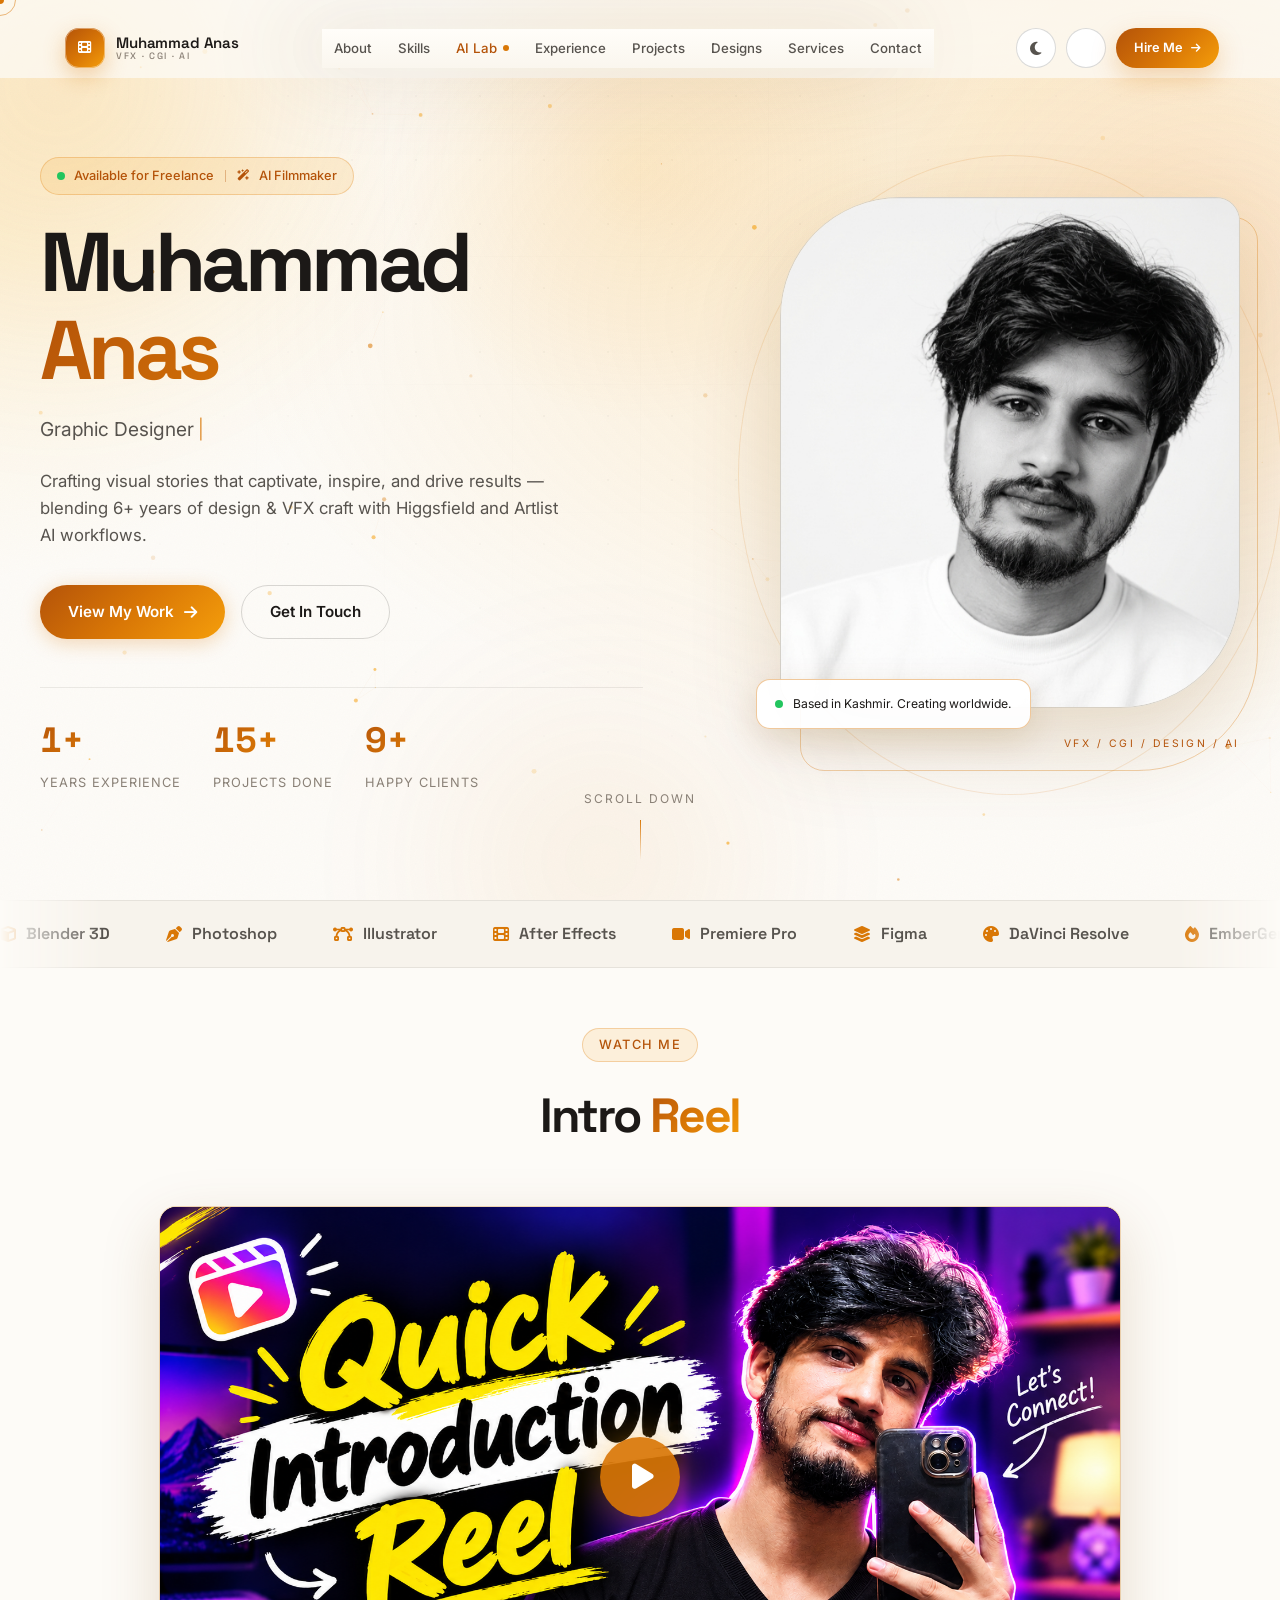
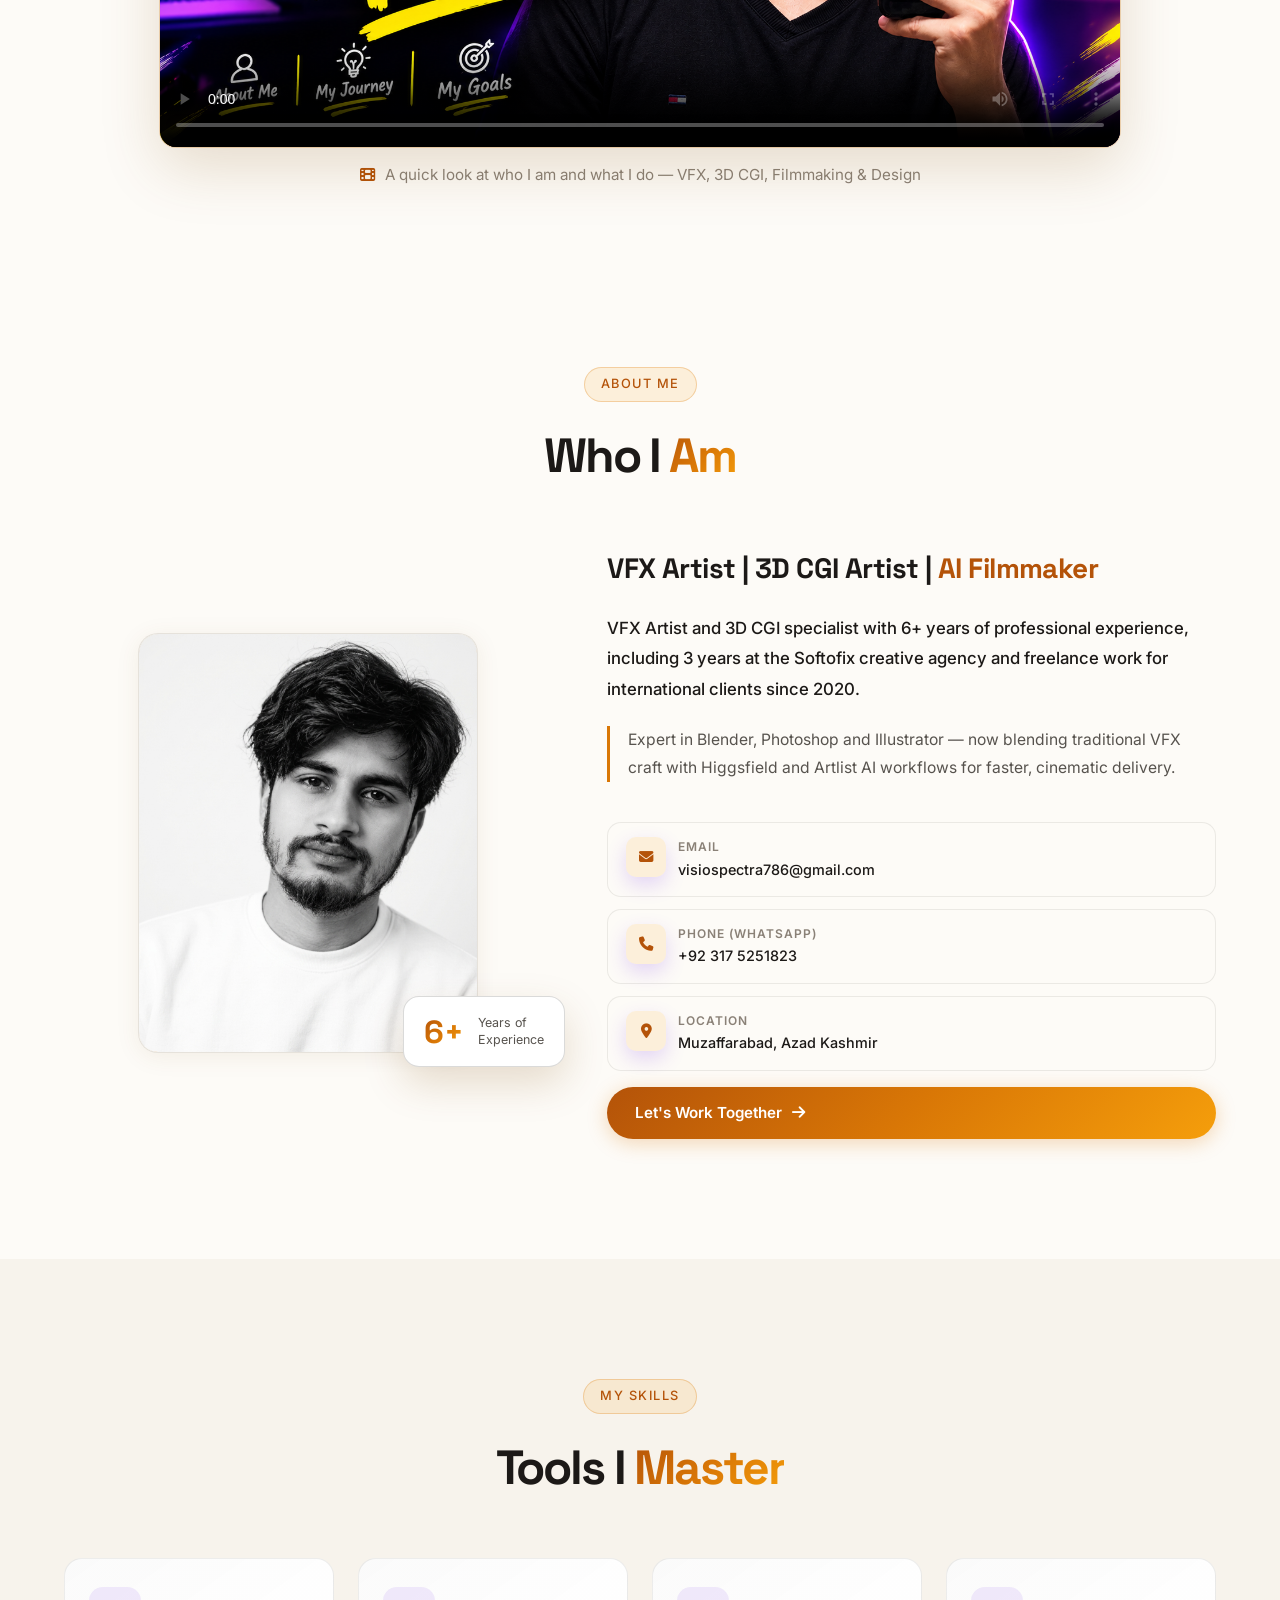
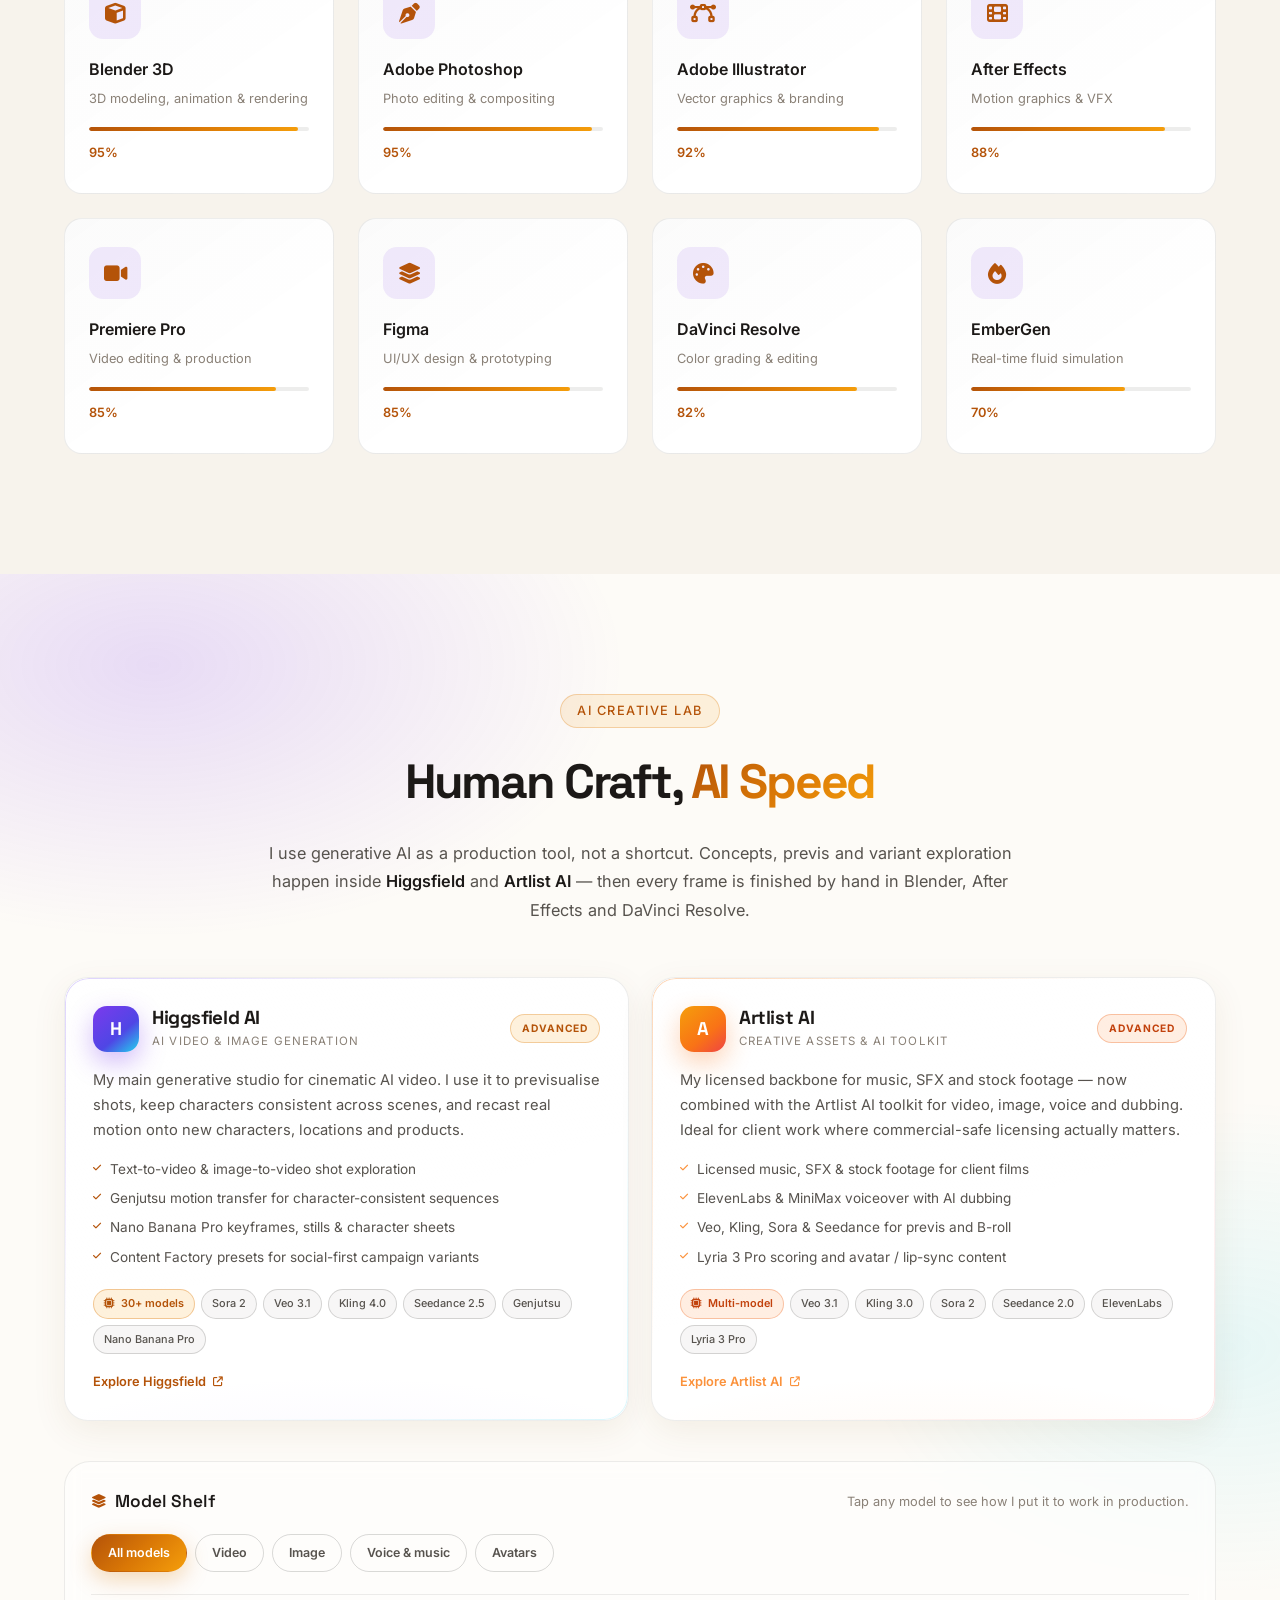
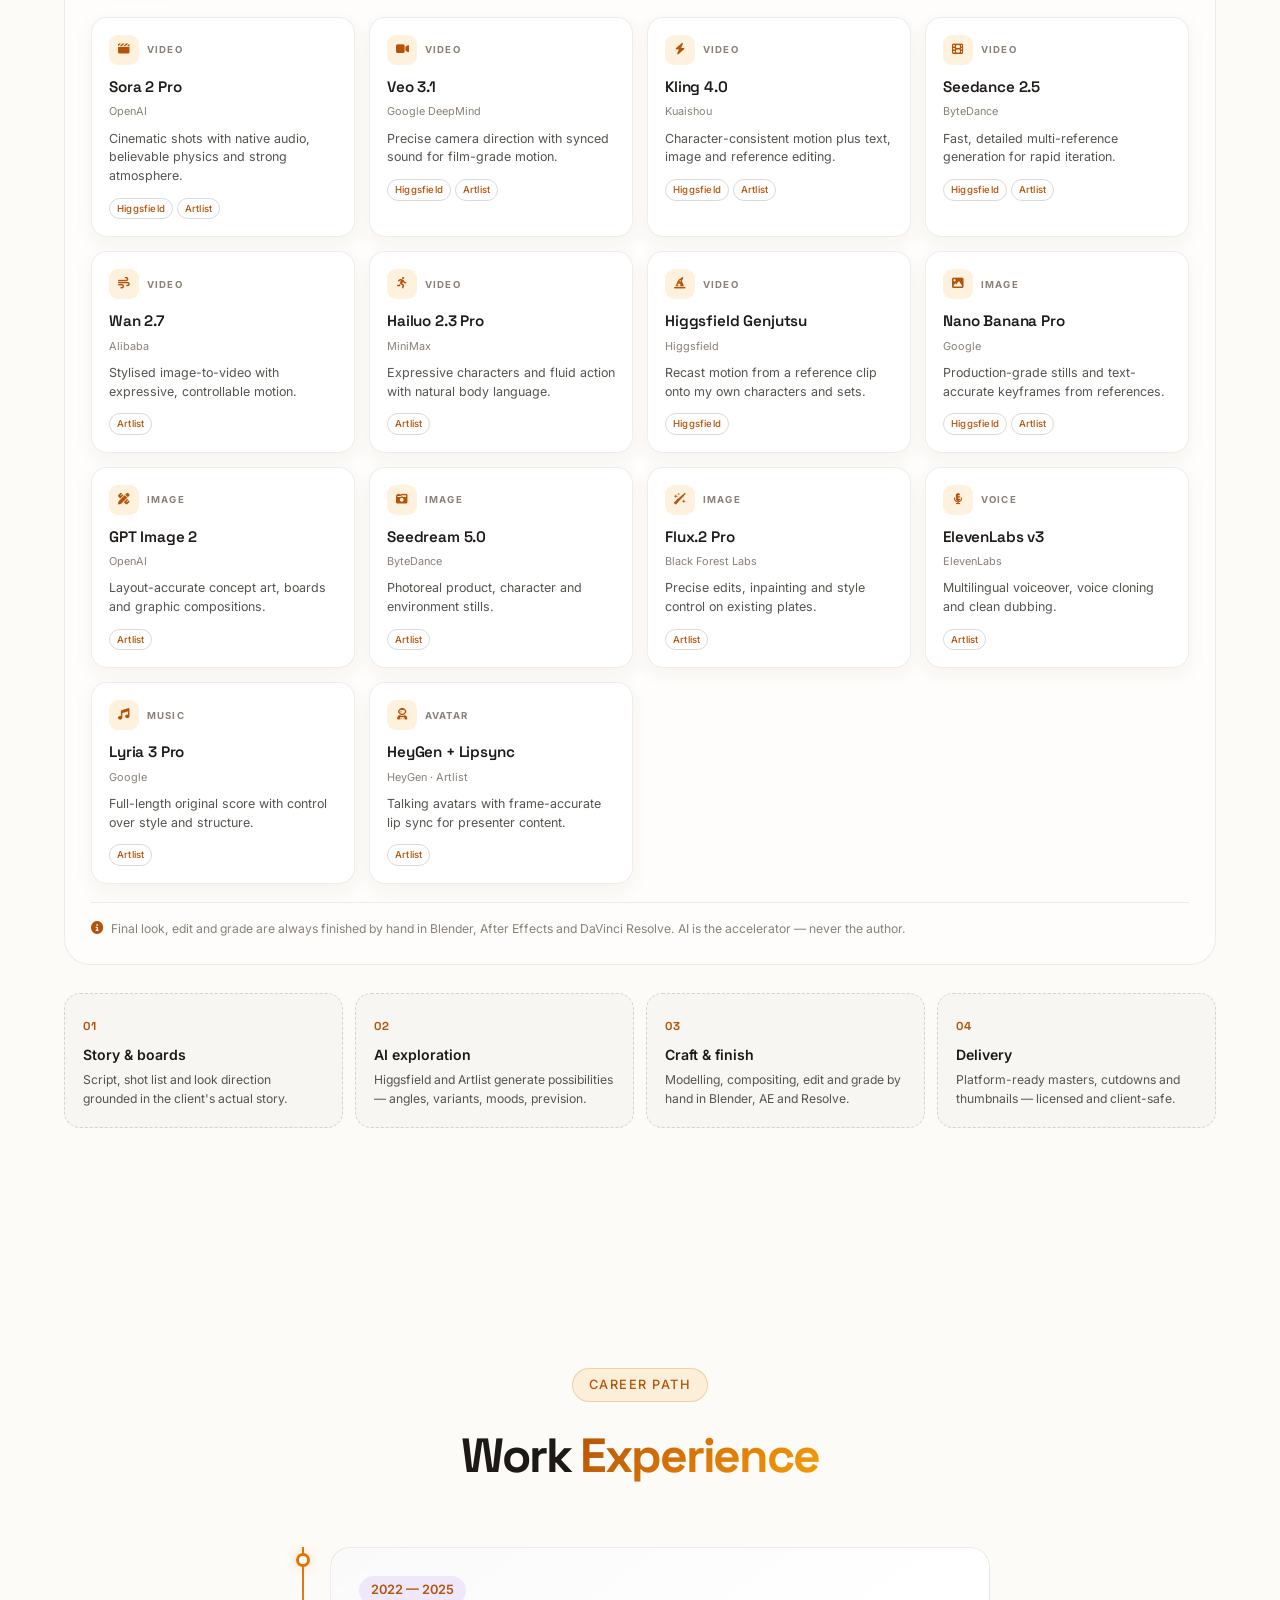
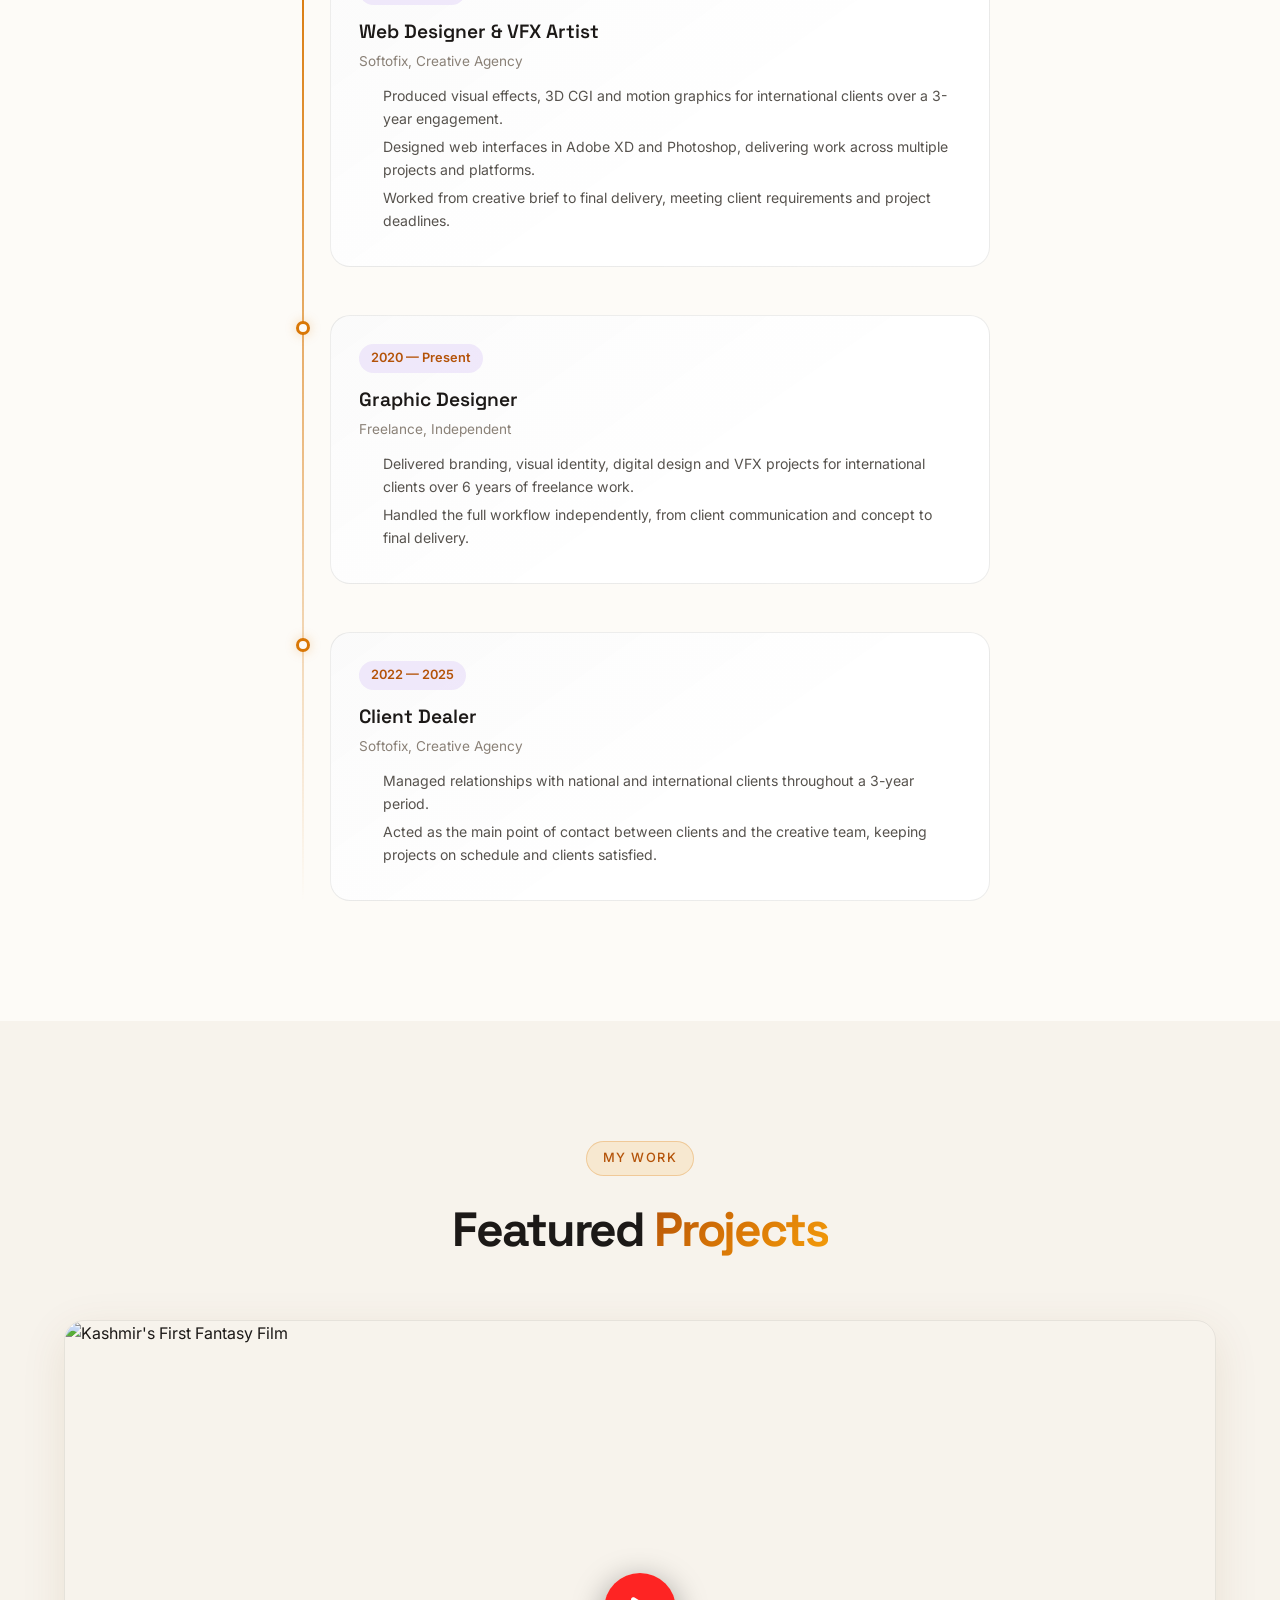
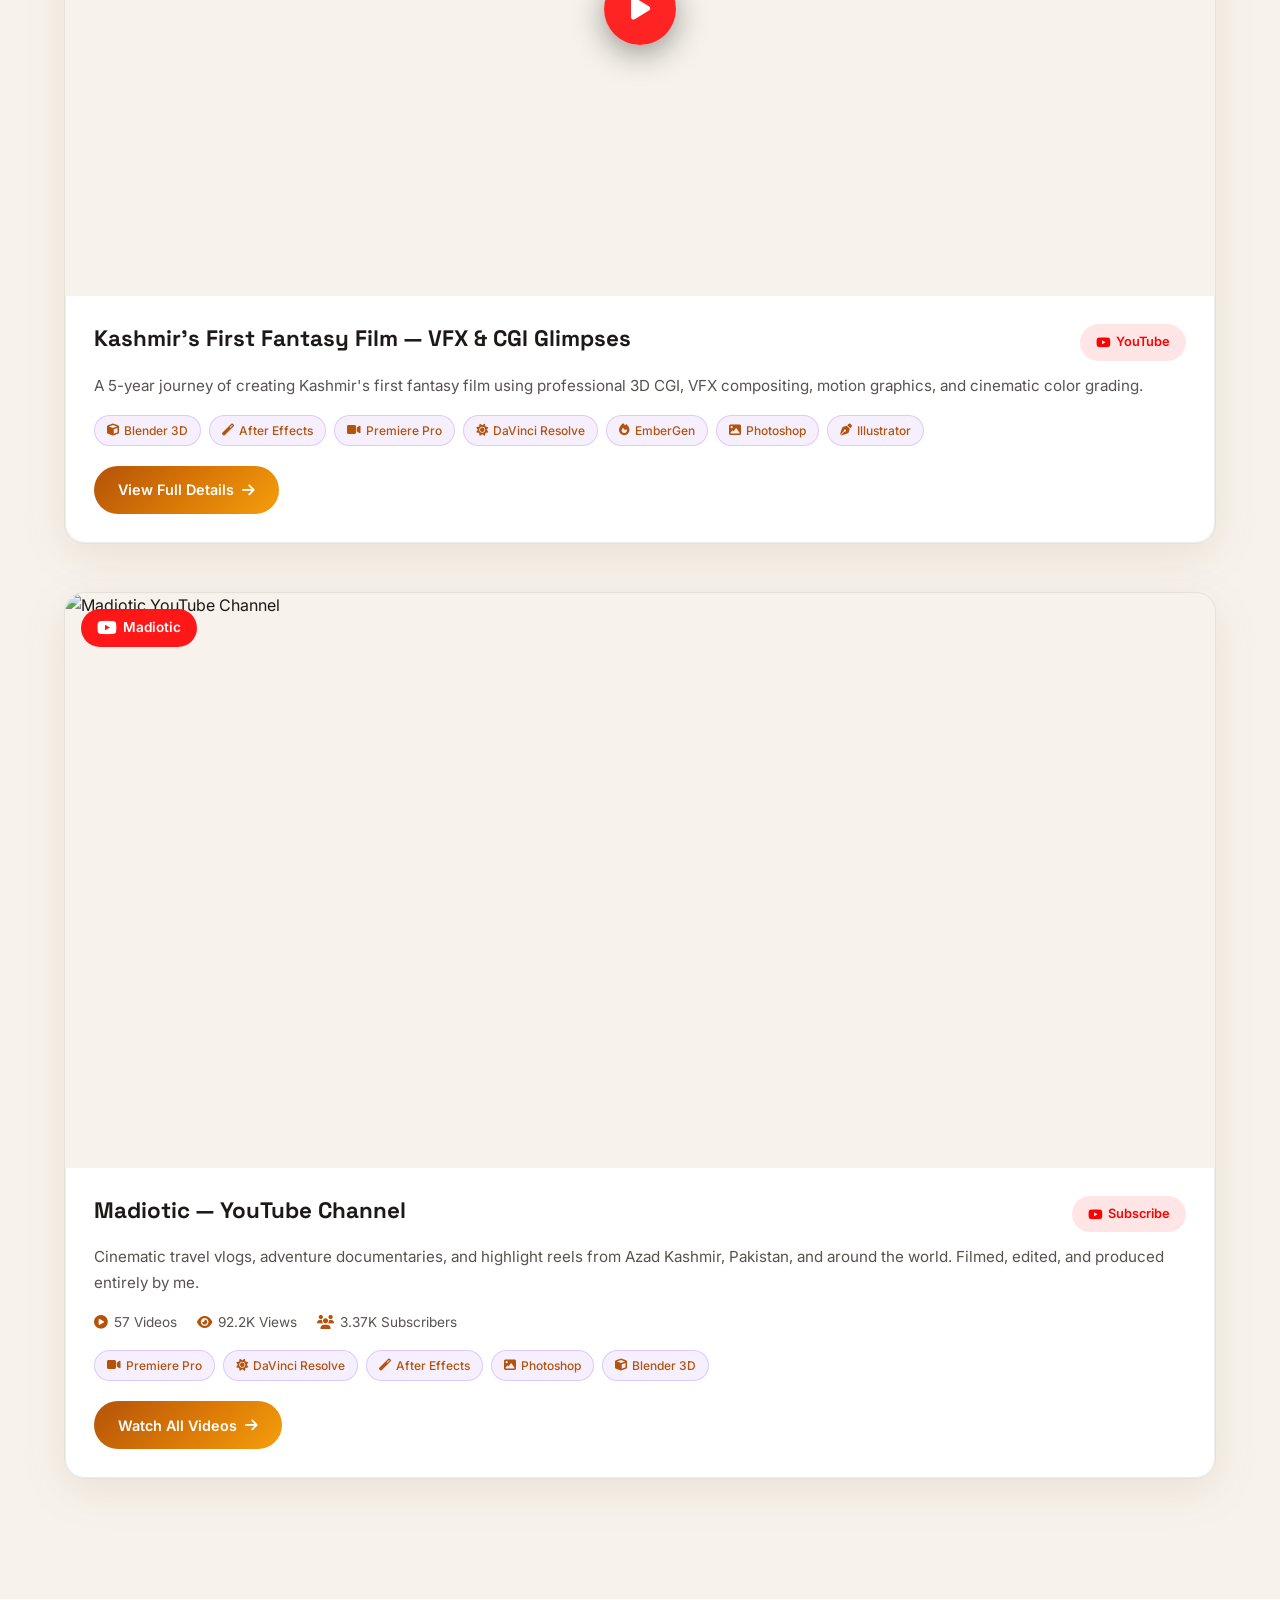
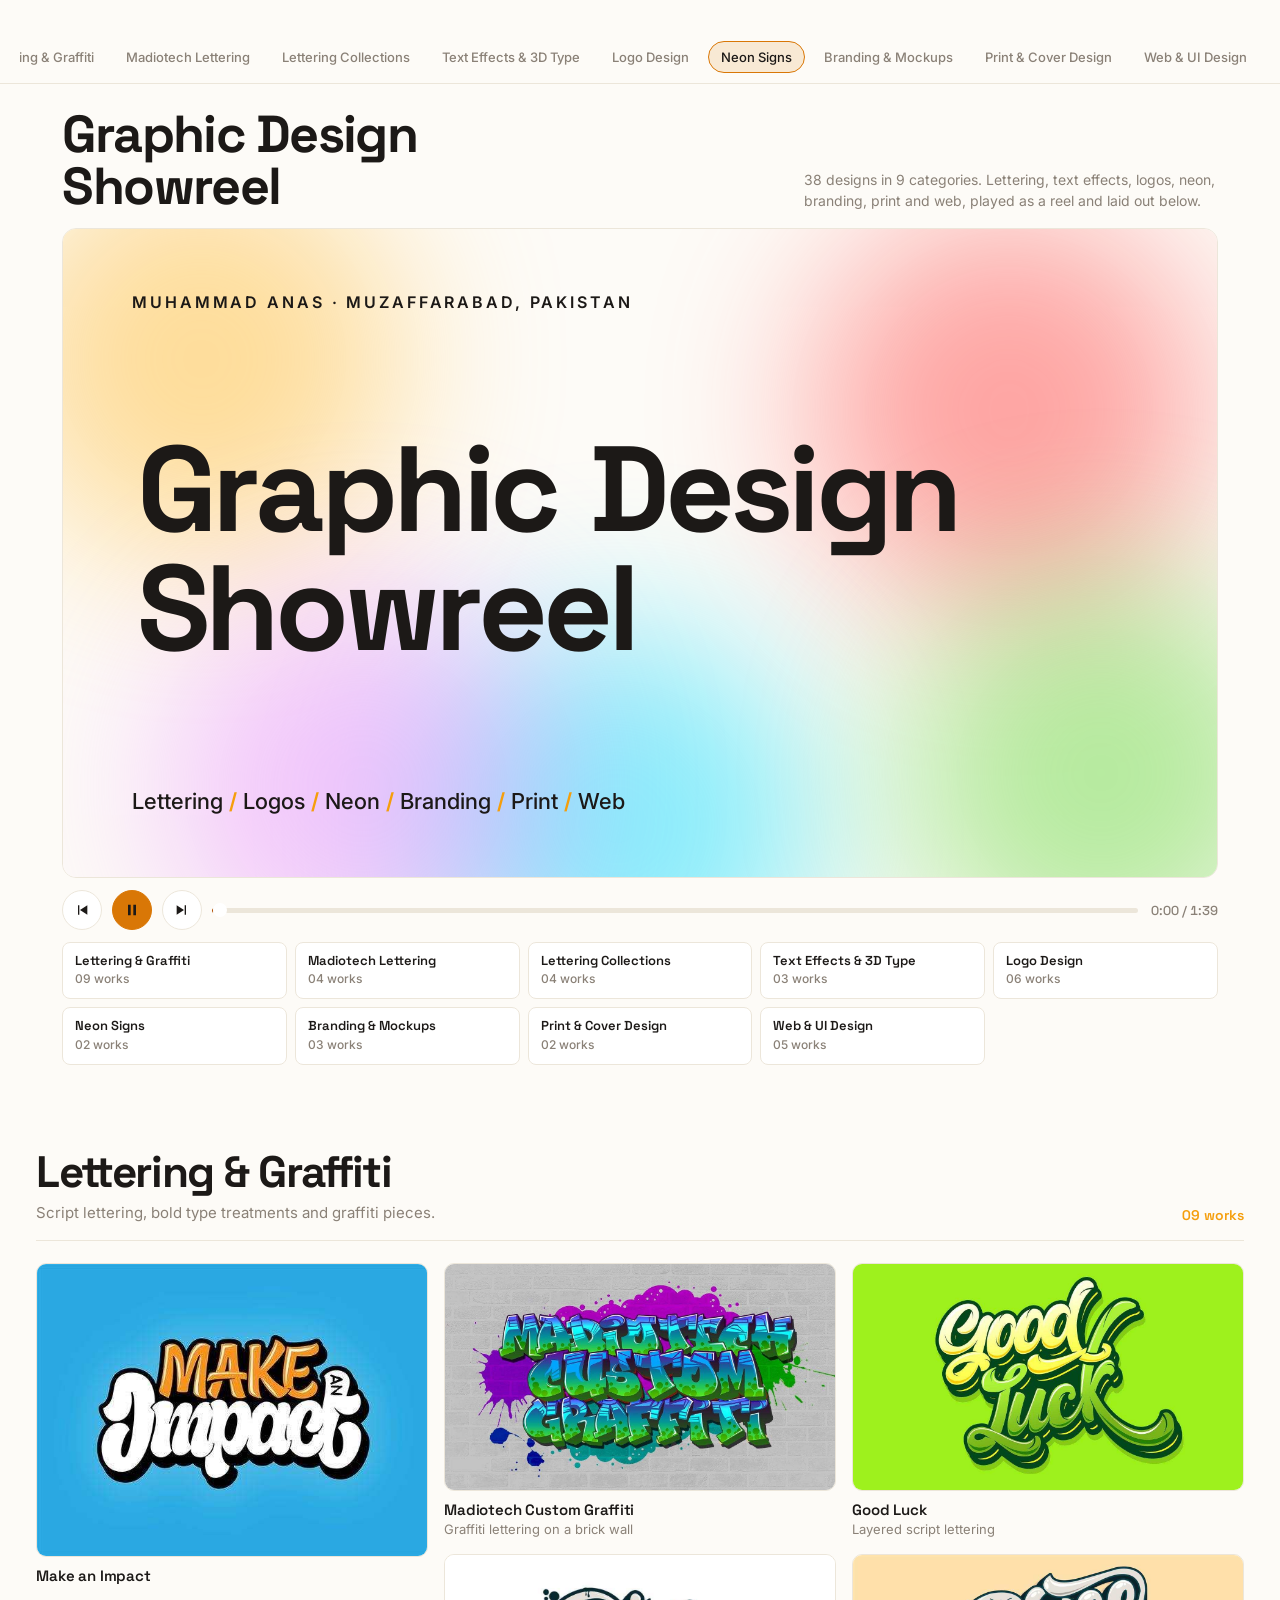
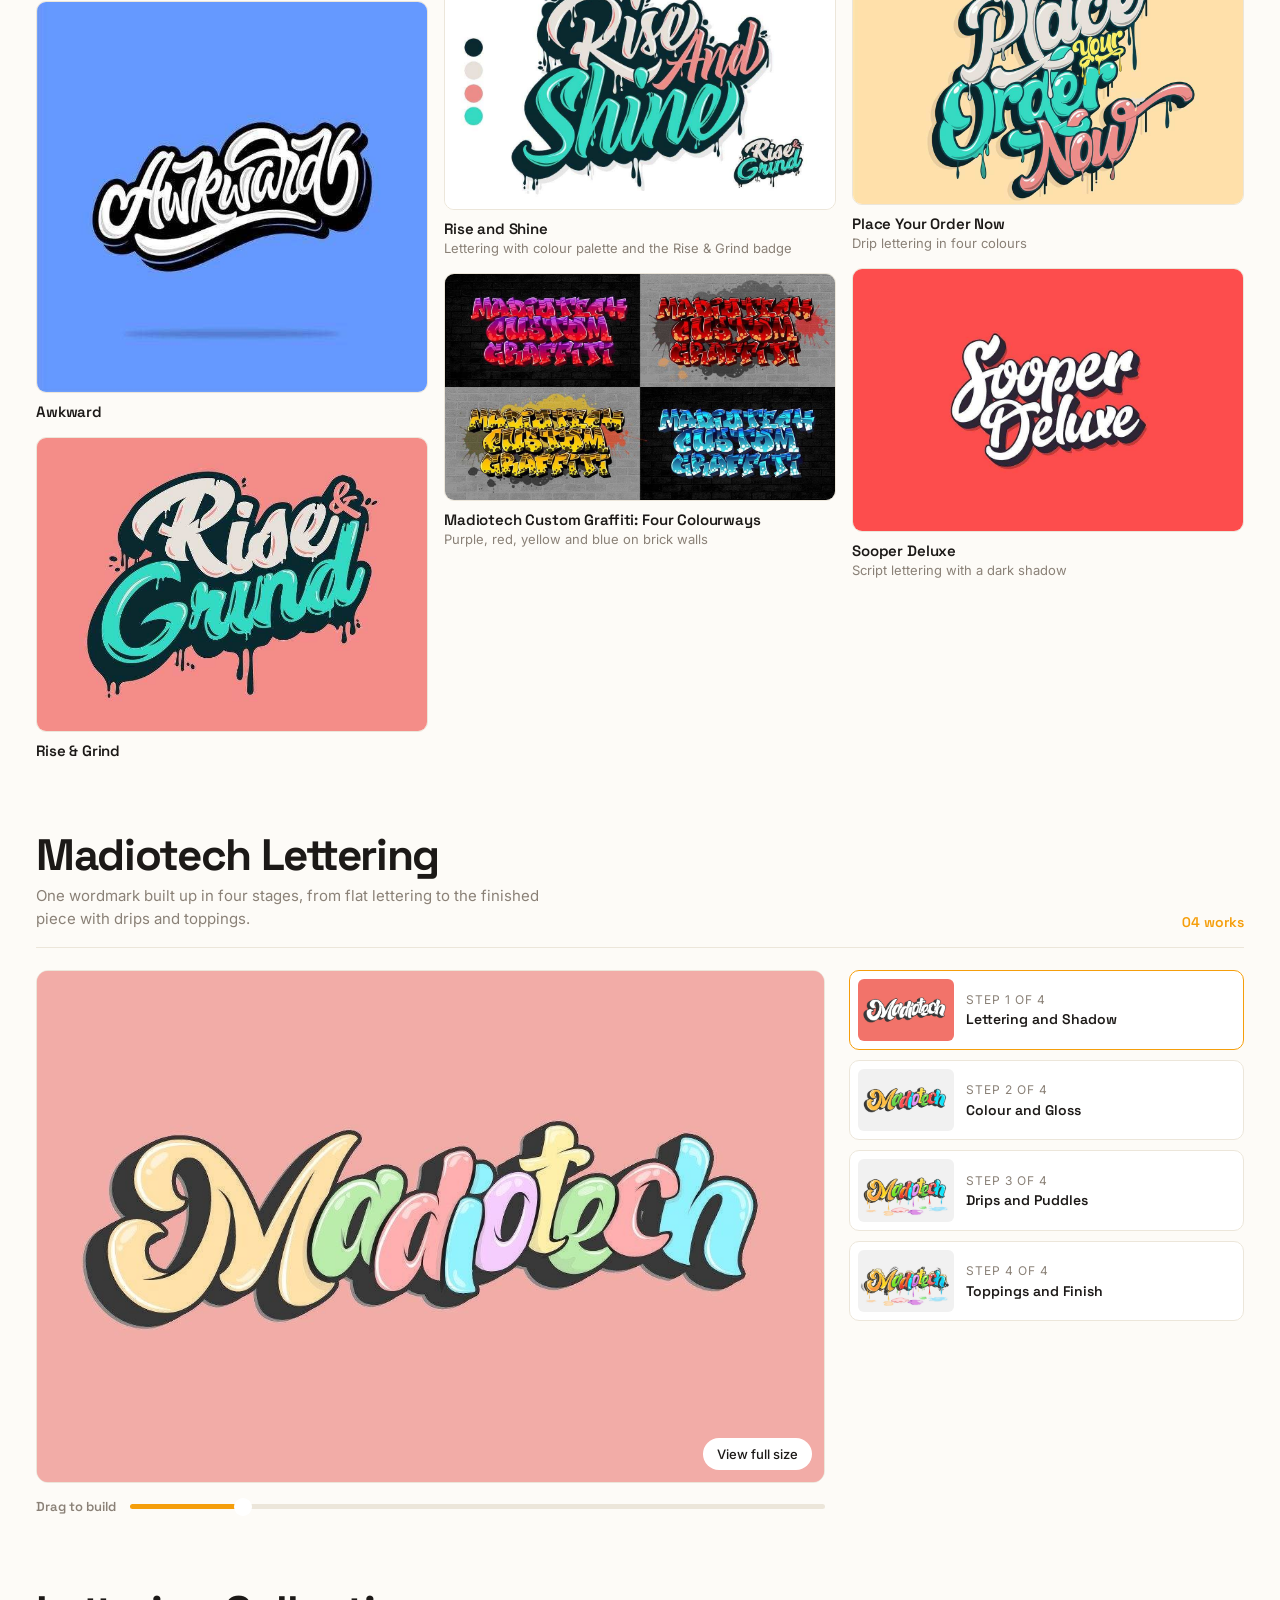
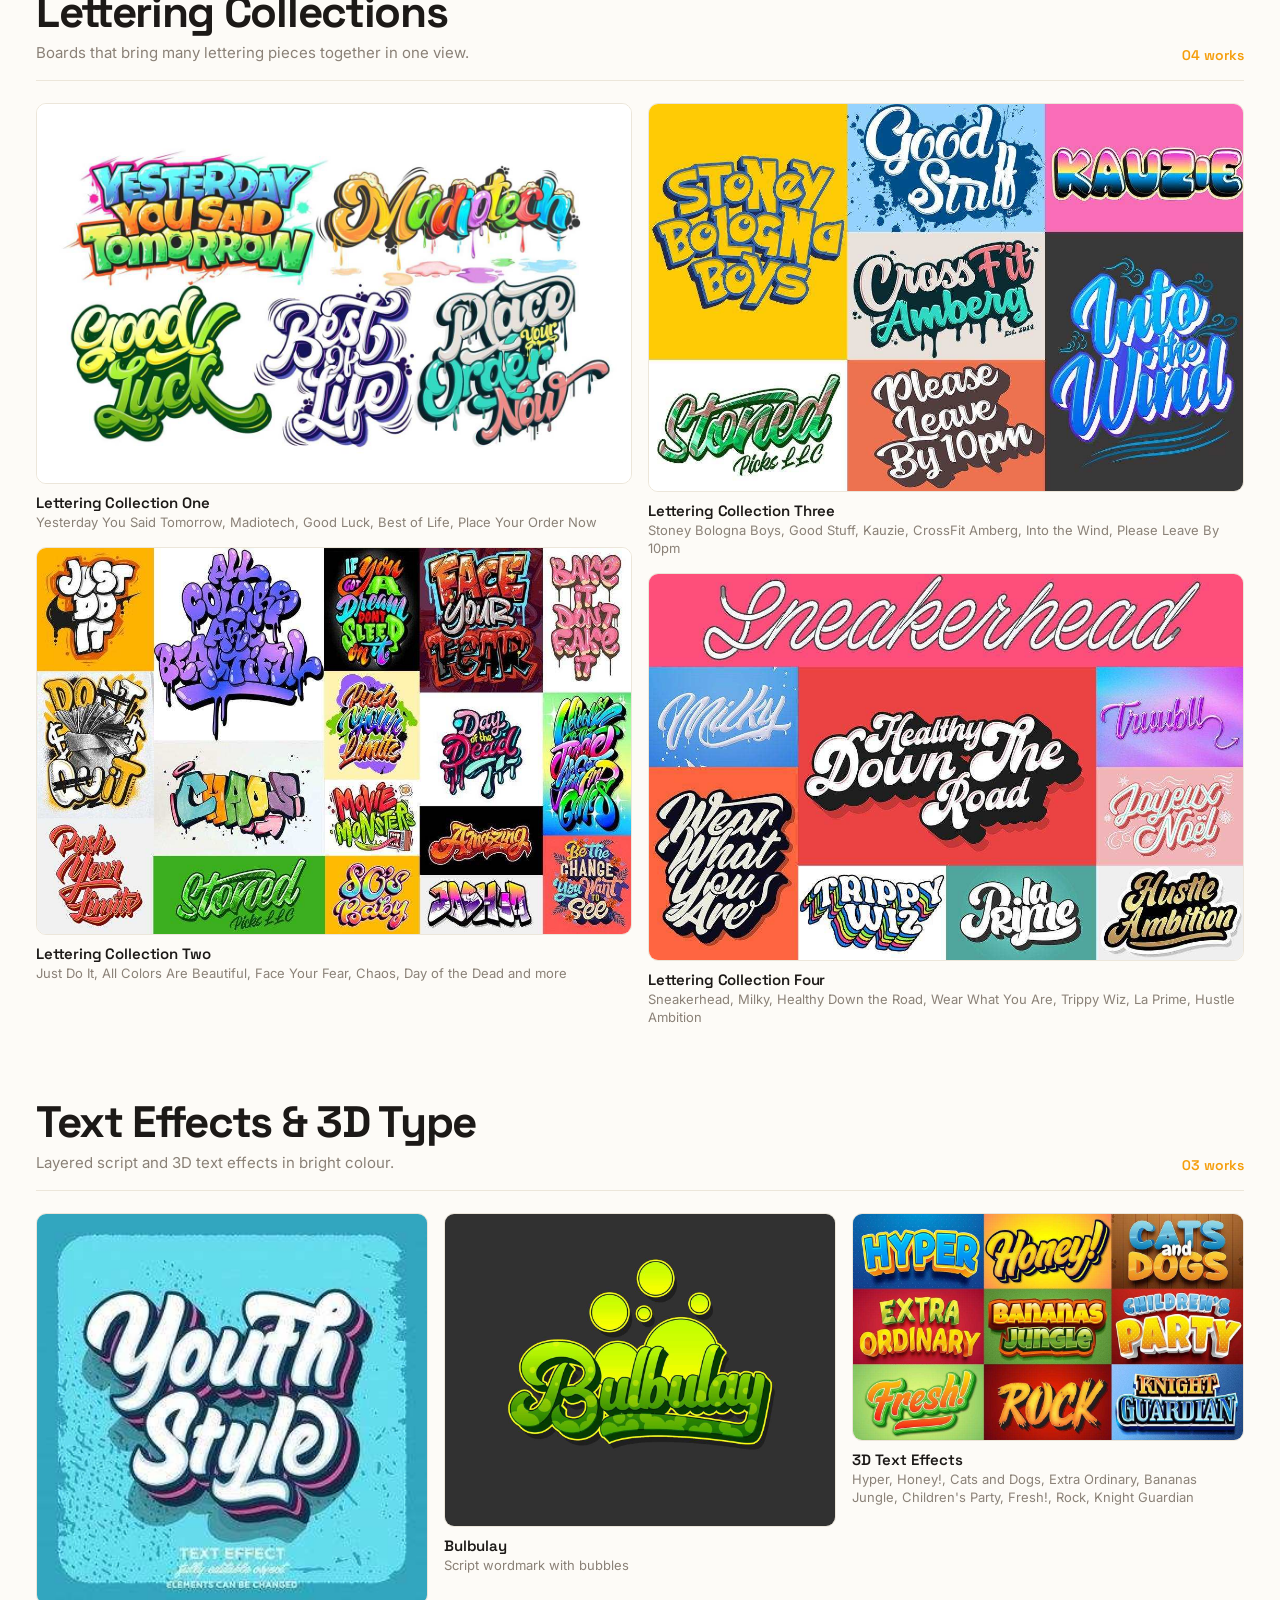
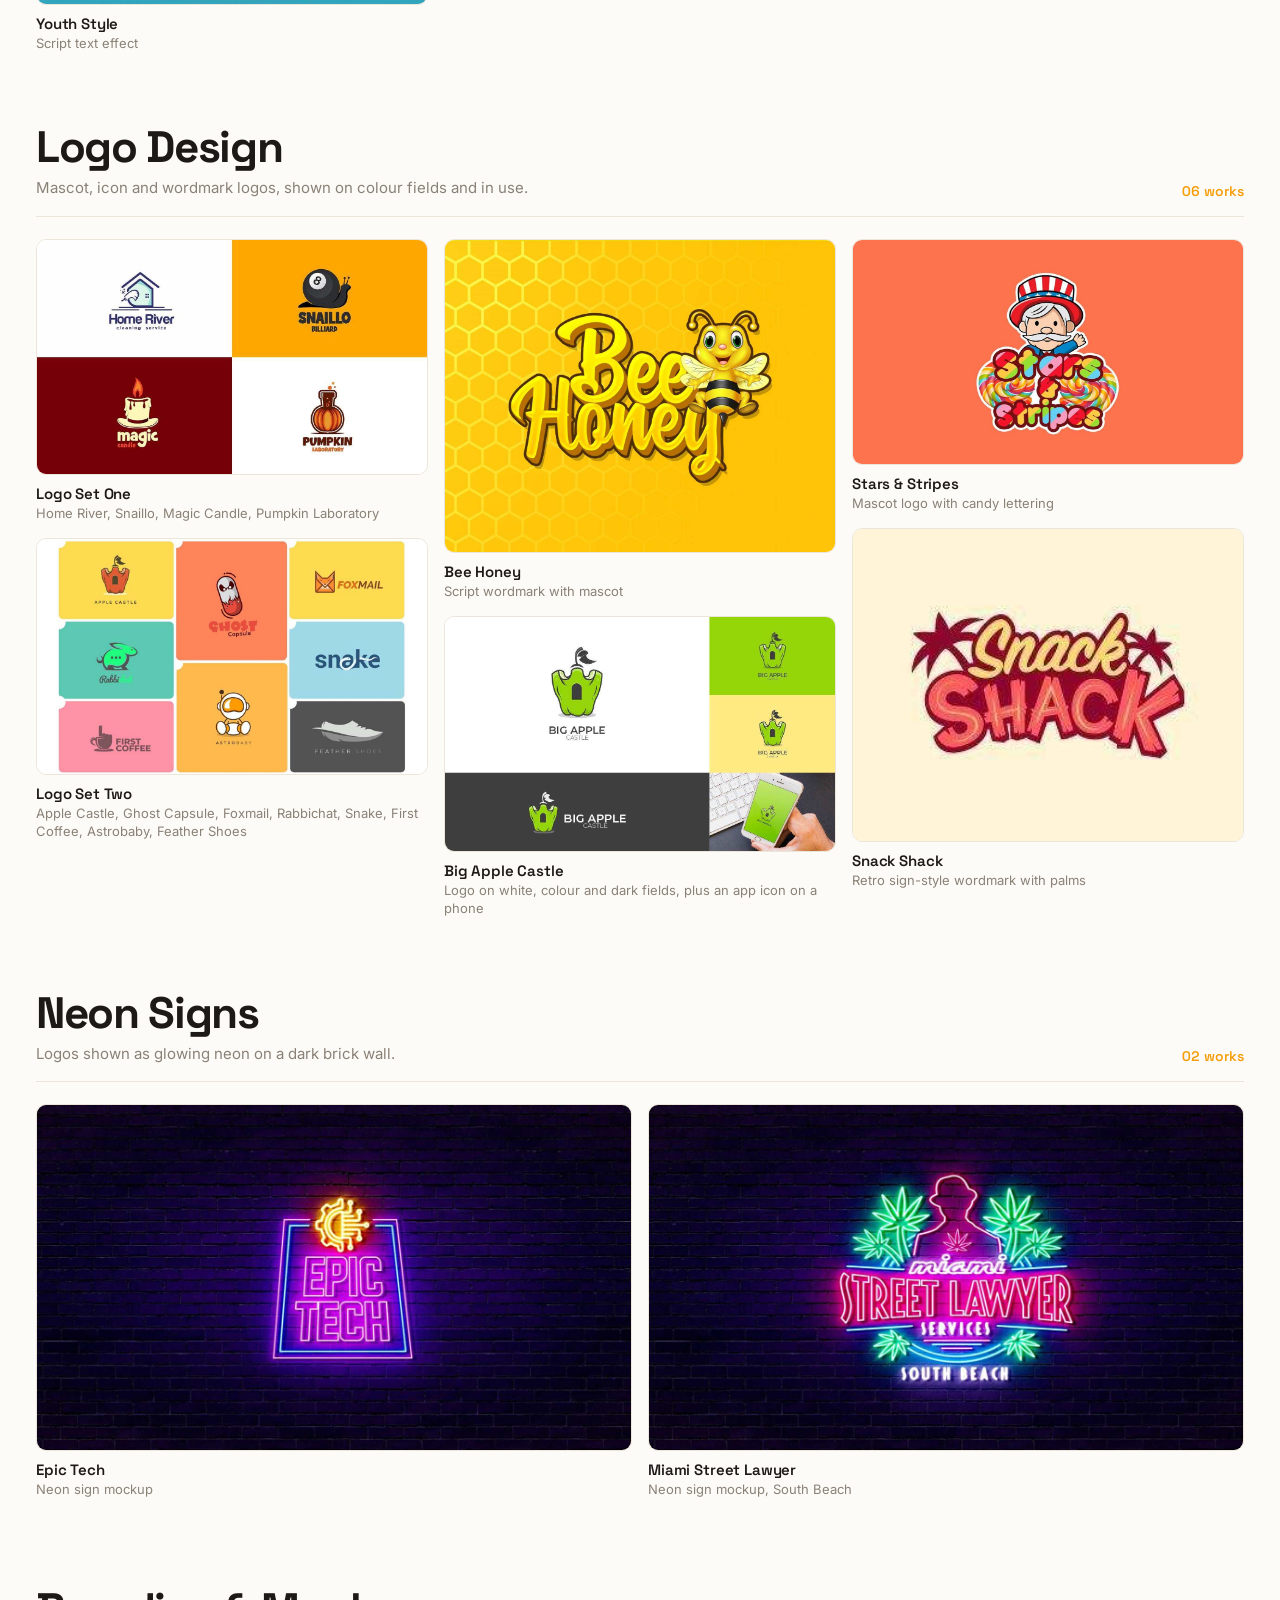
==== commit bdb7863f: "feat: appearance customizer — accent color, nav logo icon, background style (Dark/Gradient/Embers/Mi" ====
--- a/index.html
+++ b/index.html
@@ -92,7 +92,7 @@
             <a href="#hero" class="nav-logo" aria-label="Muhammad Anas — back to top">
                 <!-- Logo icon — easily changeable. Swap the <i> class for any Font Awesome icon you want. -->
                 <span class="nav-logo-mark" aria-hidden="true" data-logo-icon="film">
-                    <i class="fas fa-film"></i>
+                    <i class="fas fa-film active-icon"></i>
                 </span>
                 <span class="nav-logo-copy">
                     <strong>Muhammad Anas</strong>
@@ -114,30 +114,93 @@
                     <i class="fas fa-sun" data-icon="light" aria-hidden="true"></i>
                     <i class="fas fa-moon" data-icon="dark" aria-hidden="true"></i>
                 </button>
-                <button class="theme-toggle theme-palette" id="themePalette" type="button" aria-label="Pick accent color" title="Pick accent color">
+                <button class="theme-toggle theme-palette" id="themePalette" type="button" aria-label="Customize appearance" title="Customize colors, background & icons">
                     <i class="fas fa-palette" aria-hidden="true"></i>
                 </button>
-                <div class="palette-popup" id="palettePopup" role="menu" aria-label="Accent color themes">
-                    <button type="button" class="palette-item" role="menuitem" data-theme-color="purple" aria-pressed="false">
-                        <span class="palette-swatch" style="background: linear-gradient(135deg,#7c3aed,#a855f7,#6366f1)"></span>
-                        <span class="palette-name">Purple</span>
-                    </button>
-                    <button type="button" class="palette-item" role="menuitem" data-theme-color="blue" aria-pressed="false">
-                        <span class="palette-swatch" style="background: linear-gradient(135deg,#2563eb,#3b82f6,#0ea5e9)"></span>
-                        <span class="palette-name">Blue</span>
-                    </button>
-                    <button type="button" class="palette-item" role="menuitem" data-theme-color="emerald" aria-pressed="false">
-                        <span class="palette-swatch" style="background: linear-gradient(135deg,#10b981,#34d399,#059669)"></span>
-                        <span class="palette-name">Emerald</span>
-                    </button>
-                    <button type="button" class="palette-item" role="menuitem" data-theme-color="amber" aria-pressed="false">
-                        <span class="palette-swatch" style="background: linear-gradient(135deg,#d97706,#f59e0b,#fbbf24)"></span>
-                        <span class="palette-name">Amber</span>
-                    </button>
-                    <button type="button" class="palette-item" role="menuitem" data-theme-color="rose" aria-pressed="false">
-                        <span class="palette-swatch" style="background: linear-gradient(135deg,#f43f5e,#fb7185,#ec4899)"></span>
-                        <span class="palette-name">Rose</span>
-                    </button>
+                <div class="palette-popup" id="palettePopup" role="menu" aria-label="Appearance customizer">
+                    <div class="palette-section">
+                        <span class="palette-section-title">Accent Color</span>
+                        <button type="button" class="palette-item" role="menuitem" data-theme-color="purple" aria-pressed="false">
+                            <span class="palette-swatch" style="background: linear-gradient(135deg,#7c3aed,#a855f7,#6366f1)"></span>
+                            <span class="palette-name">Purple</span>
+                        </button>
+                        <button type="button" class="palette-item" role="menuitem" data-theme-color="blue" aria-pressed="false">
+                            <span class="palette-swatch" style="background: linear-gradient(135deg,#2563eb,#3b82f6,#0ea5e9)"></span>
+                            <span class="palette-name">Blue</span>
+                        </button>
+                        <button type="button" class="palette-item" role="menuitem" data-theme-color="emerald" aria-pressed="false">
+                            <span class="palette-swatch" style="background: linear-gradient(135deg,#10b981,#34d399,#059669)"></span>
+                            <span class="palette-name">Emerald</span>
+                        </button>
+                        <button type="button" class="palette-item" role="menuitem" data-theme-color="amber" aria-pressed="false">
+                            <span class="palette-swatch" style="background: linear-gradient(135deg,#d97706,#f59e0b,#fbbf24)"></span>
+                            <span class="palette-name">Amber</span>
+                        </button>
+                        <button type="button" class="palette-item" role="menuitem" data-theme-color="rose" aria-pressed="false">
+                            <span class="palette-swatch" style="background: linear-gradient(135deg,#f43f5e,#fb7185,#ec4899)"></span>
+                            <span class="palette-name">Rose</span>
+                        </button>
+                    </div>
+
+                    <div class="palette-section">
+                        <span class="palette-section-title">Nav Logo Icon</span>
+                        <button type="button" class="palette-item palette-icon-item" role="menuitem" data-logo-icon="film" aria-pressed="false">
+                            <span class="palette-swatch" style="background:var(--bg-card); border:1px solid var(--border);"><i class="fas fa-film"></i></span>
+                            <span class="palette-name">Film</span>
+                        </button>
+                        <button type="button" class="palette-item palette-icon-item" role="menuitem" data-logo-icon="cube" aria-pressed="false">
+                            <span class="palette-swatch" style="background:var(--bg-card); border:1px solid var(--border);"><i class="fas fa-cube"></i></span>
+                            <span class="palette-name">Cube</span>
+                        </button>
+                        <button type="button" class="palette-item palette-icon-item" role="menuitem" data-logo-icon="camera" aria-pressed="false">
+                            <span class="palette-swatch" style="background:var(--bg-card); border:1px solid var(--border);"><i class="fas fa-camera"></i></span>
+                            <span class="palette-name">Camera</span>
+                        </button>
+                        <button type="button" class="palette-item palette-icon-item" role="menuitem" data-logo-icon="wand-magic-sparkles" aria-pressed="false">
+                            <span class="palette-swatch" style="background:var(--bg-card); border:1px solid var(--border);"><i class="fas fa-wand-magic-sparkles"></i></span>
+                            <span class="palette-name">Magic</span>
+                        </button>
+                        <button type="button" class="palette-item palette-icon-item" role="menuitem" data-logo-icon="palette" aria-pressed="false">
+                            <span class="palette-swatch" style="background:var(--bg-card); border:1px solid var(--border);"><i class="fas fa-palette"></i></span>
+                            <span class="palette-name">Palette</span>
+                        </button>
+                    </div>
+
+                    <div class="palette-section">
+                        <span class="palette-section-title">Background Style</span>
+                        <button type="button" class="palette-item" role="menuitem" data-bg-style="default" aria-pressed="false">
+                            <span class="palette-swatch" style="background:var(--bg-primary)"></span>
+                            <span class="palette-name">Dark</span>
+                        </button>
+                        <button type="button" class="palette-item" role="menuitem" data-bg-style="gradient" aria-pressed="false">
+                            <span class="palette-swatch" style="background:linear-gradient(135deg,#1a1a2e,#16213e)"></span>
+                            <span class="palette-name">Gradient</span>
+                        </button>
+                        <button type="button" class="palette-item" role="menuitem" data-bg-style="embers" aria-pressed="false">
+                            <span class="palette-swatch" style="background:radial-gradient(circle at 50% 50%,#2d1b69 0%,#0a0a0f 70%)"></span>
+                            <span class="palette-name">Embers</span>
+                        </button>
+                        <button type="button" class="palette-item" role="menuitem" data-bg-style="minimal" aria-pressed="false">
+                            <span class="palette-swatch" style="background:#0a0a0f"></span>
+                            <span class="palette-name">Minimal</span>
+                        </button>
+                    </div>
+
+                    <div class="palette-section">
+                        <span class="palette-section-title">Ambient Effects</span>
+                        <label class="palette-toggle">
+                            <input type="checkbox" id="toggleEmbers" checked> <span>Embers / Orbs</span>
+                        </label>
+                        <label class="palette-toggle">
+                            <input type="checkbox" id="toggleGrid" checked> <span>Grid</span>
+                        </label>
+                        <label class="palette-toggle">
+                            <input type="checkbox" id="toggleNoise" checked> <span>Noise</span>
+                        </label>
+                        <label class="palette-toggle">
+                            <input type="checkbox" id="toggleSpotlight" checked> <span>Spotlight</span>
+                        </label>
+                    </div>
                 </div>
                 <a href="#contact" class="nav-cta">
                     <span>Hire Me</span>
--- a/styles.css
+++ b/styles.css
@@ -4814,3 +4814,111 @@
     --gradient-1: linear-gradient(135deg, #be123c 0%, #f43f5e 50%, #ec4899 100%);
     --gradient-2: linear-gradient(135deg, #f43f5e 0%, #ec4899 100%);
 }
+
+/* Palette sections */
+.palette-section {
+    display: flex;
+    flex-direction: column;
+    gap: 8px;
+    margin-bottom: 14px;
+    padding-bottom: 14px;
+    border-bottom: 1px solid var(--border);
+}
+
+.palette-section:last-child {
+    margin-bottom: 0;
+    padding-bottom: 0;
+    border-bottom: none;
+}
+
+.palette-section-title {
+    font-size: 0.68rem;
+    font-weight: 700;
+    letter-spacing: 0.12em;
+    text-transform: uppercase;
+    color: var(--text-muted);
+    margin-bottom: 2px;
+}
+
+:root[data-theme="light"] .palette-section-title {
+    color: var(--text-muted);
+}
+
+/* Icon items */
+.palette-icon-item .palette-swatch {
+    display: grid;
+    place-items: center;
+    font-size: 0.95rem;
+    color: var(--text-primary);
+}
+
+.palette-item[aria-pressed="true"] .palette-swatch i {
+    color: #fff;
+}
+
+/* Toggle switches */
+.palette-toggle {
+    display: flex;
+    align-items: center;
+    gap: 10px;
+    font-size: 0.82rem;
+    color: var(--text-secondary);
+    cursor: pointer;
+}
+
+.palette-toggle input {
+    width: 18px;
+    height: 18px;
+    accent-color: var(--accent);
+}
+
+.palette-toggle:hover {
+    color: var(--text-primary);
+}
+
+:root[data-theme="light"] .palette-toggle {
+    color: var(--text-secondary);
+}
+
+/* ---------- Background style variations ---------- */
+body[data-bg-style="gradient"] {
+    background-image:
+        linear-gradient(135deg, #1a1a2e 0%, #16213e 50%, #0f3460 100%) !important;
+    background-attachment: fixed;
+}
+
+body[data-bg-style="embers"] {
+    background-image:
+        radial-gradient(circle at 20% 30%, rgba(124, 58, 237, 0.15), transparent 40%),
+        radial-gradient(circle at 80% 70%, rgba(236, 72, 153, 0.12), transparent 40%),
+        radial-gradient(circle at 50% 50%, rgba(255, 255, 255, 0.03), 70%) !important;
+    background-attachment: fixed;
+}
+
+body[data-bg-style="minimal"] {
+    background-image: none !important;
+    background-color: var(--bg-primary) !important;
+}
+
+:root[data-theme="light"][data-bg-style="gradient"] body {
+    background-image: linear-gradient(135deg, #fdfbf7 0%, #f3e9d7 50%, #e7d5c0 100%) !important;
+}
+:root[data-theme="light"][data-bg-style="embers"] body {
+    background-image:
+        radial-gradient(circle at 20% 30%, rgba(245, 158, 11, 0.12), transparent 40%),
+        radial-gradient(circle at 80% 70%, rgba(217, 119, 6, 0.1), transparent 40%) !important;
+}
+
+/* Ambient effect toggles */
+body[data-embers="false"] .ambient-orb { display: none !important; }
+body[data-grid="false"] .ambient-grid { display: none !important; }
+body[data-noise="false"] .ambient-noise { display: none !important; }
+body[data-spotlight="false"] .ambient-spotlight { display: none !important; }
+
+/* Logo icon dynamic swap via attribute */
+.nav-logo-mark i {
+    display: none;
+}
+.nav-logo-mark i.active-icon {
+    display: inline-block;
+}
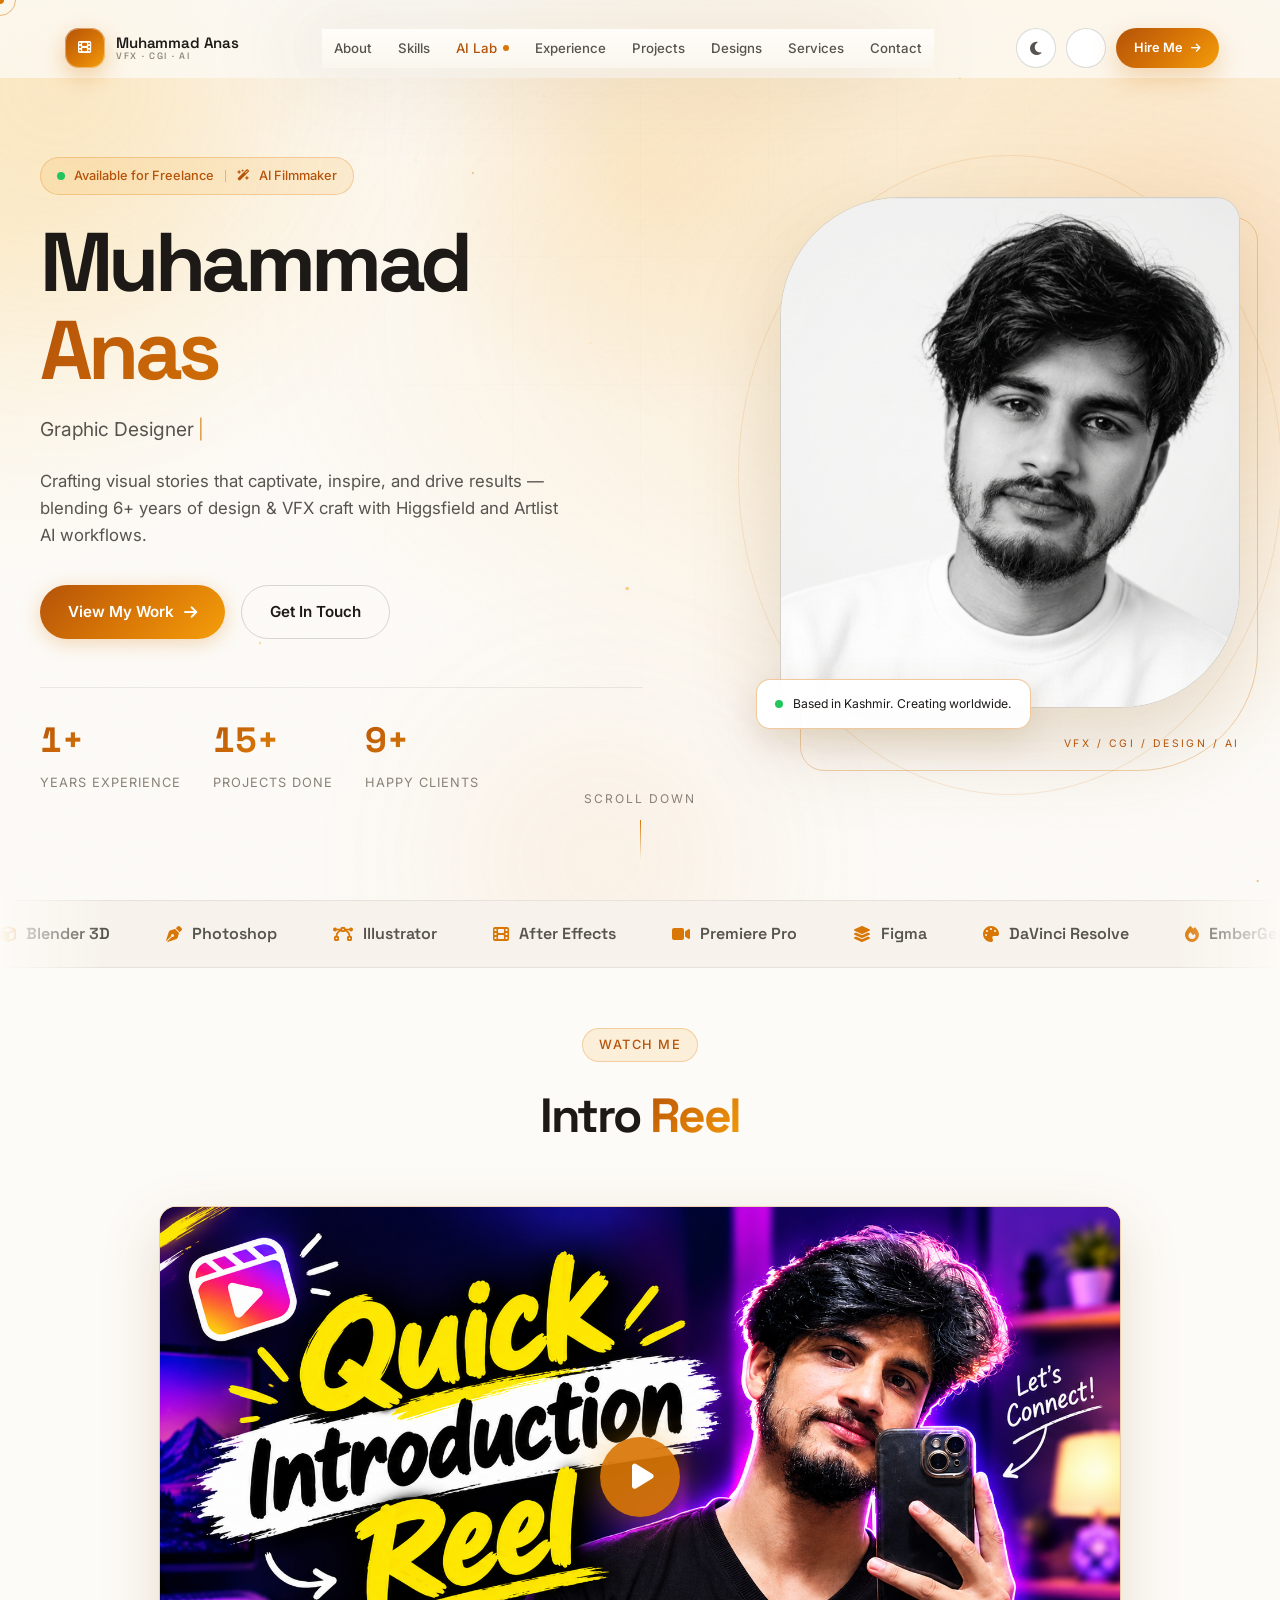
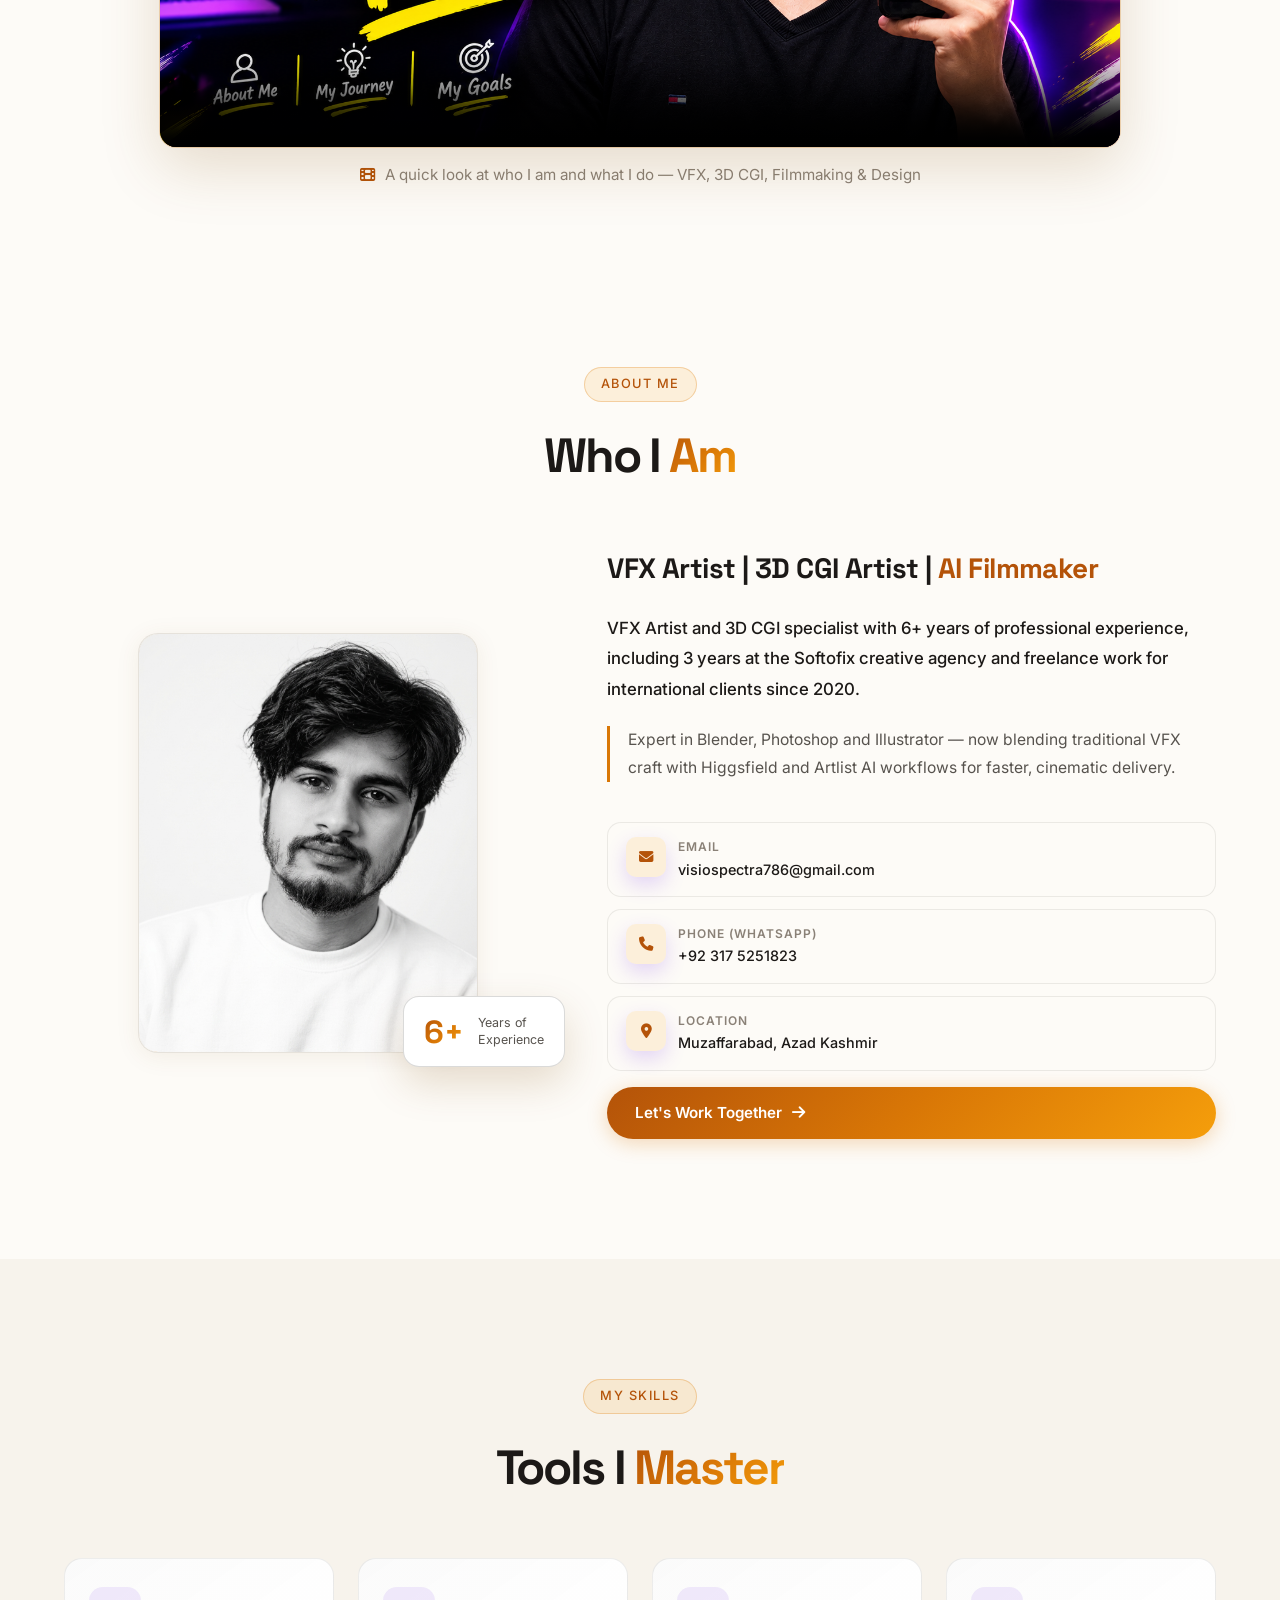
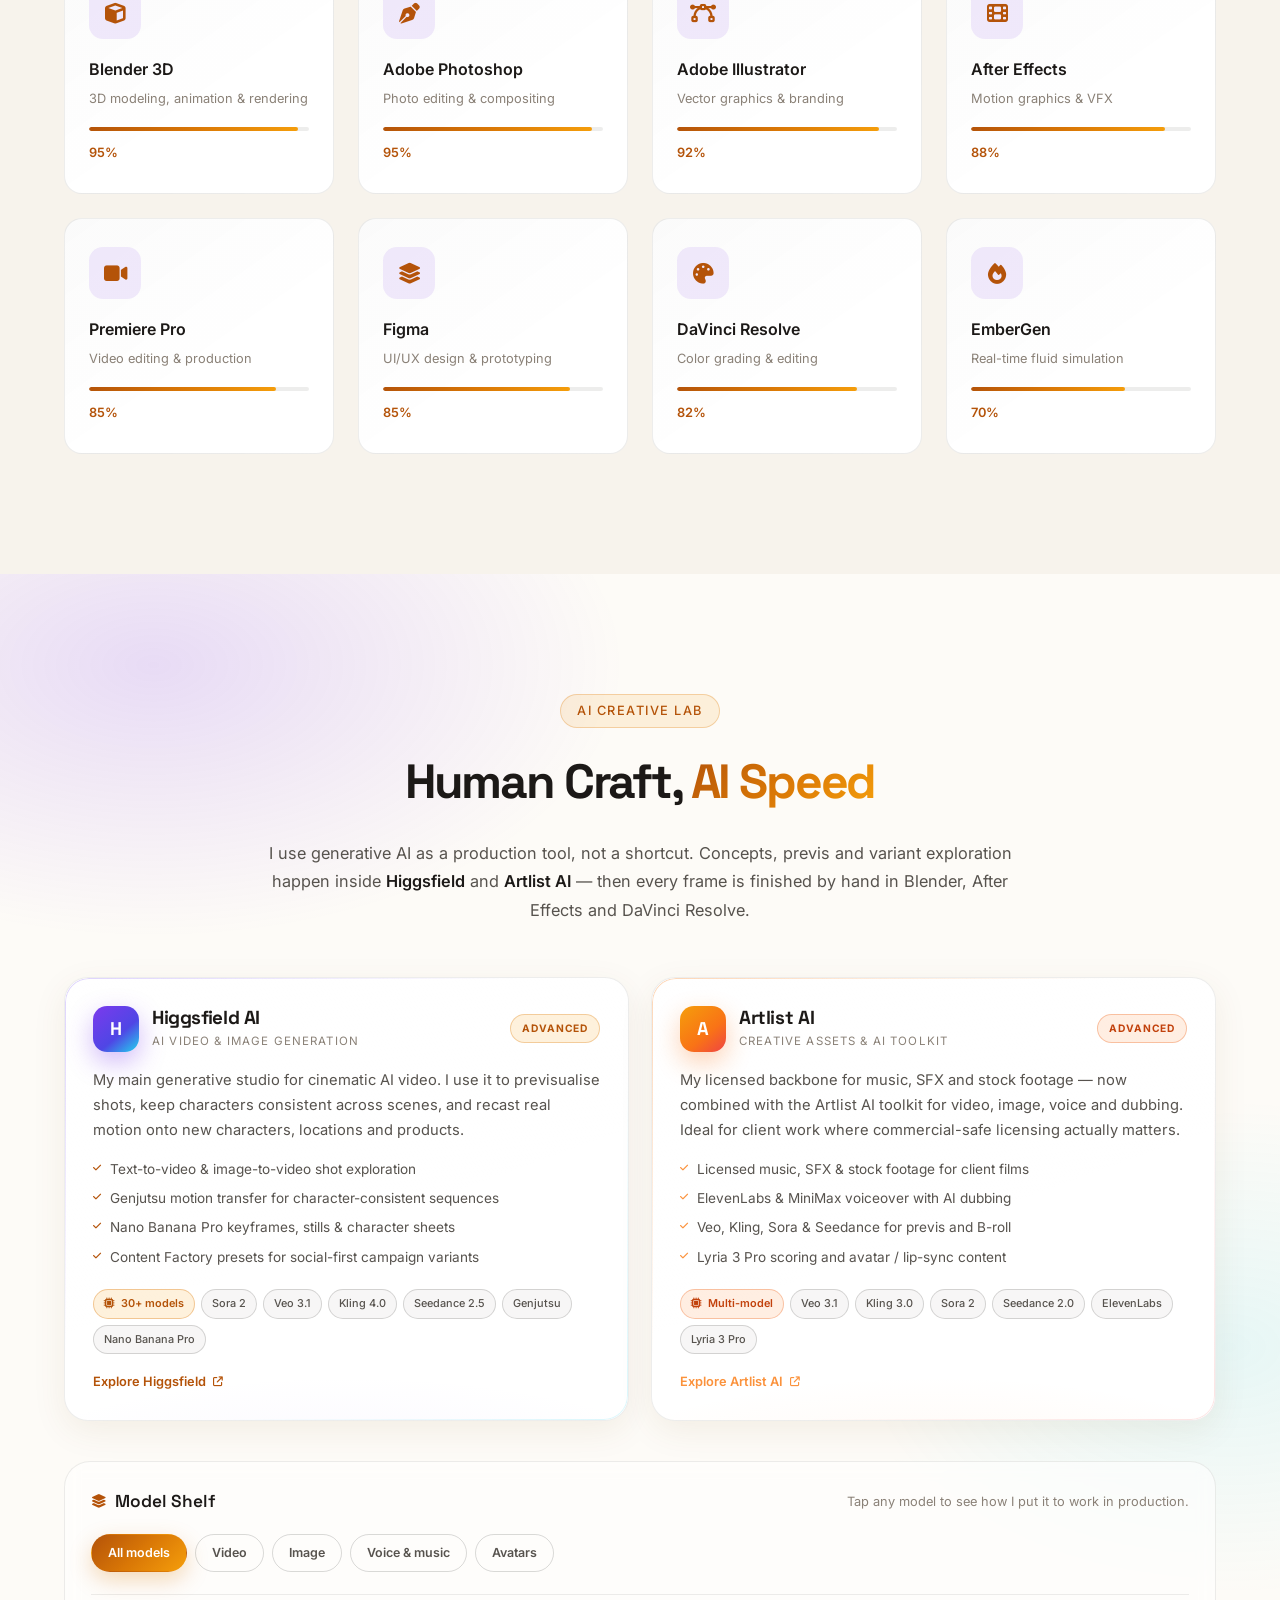
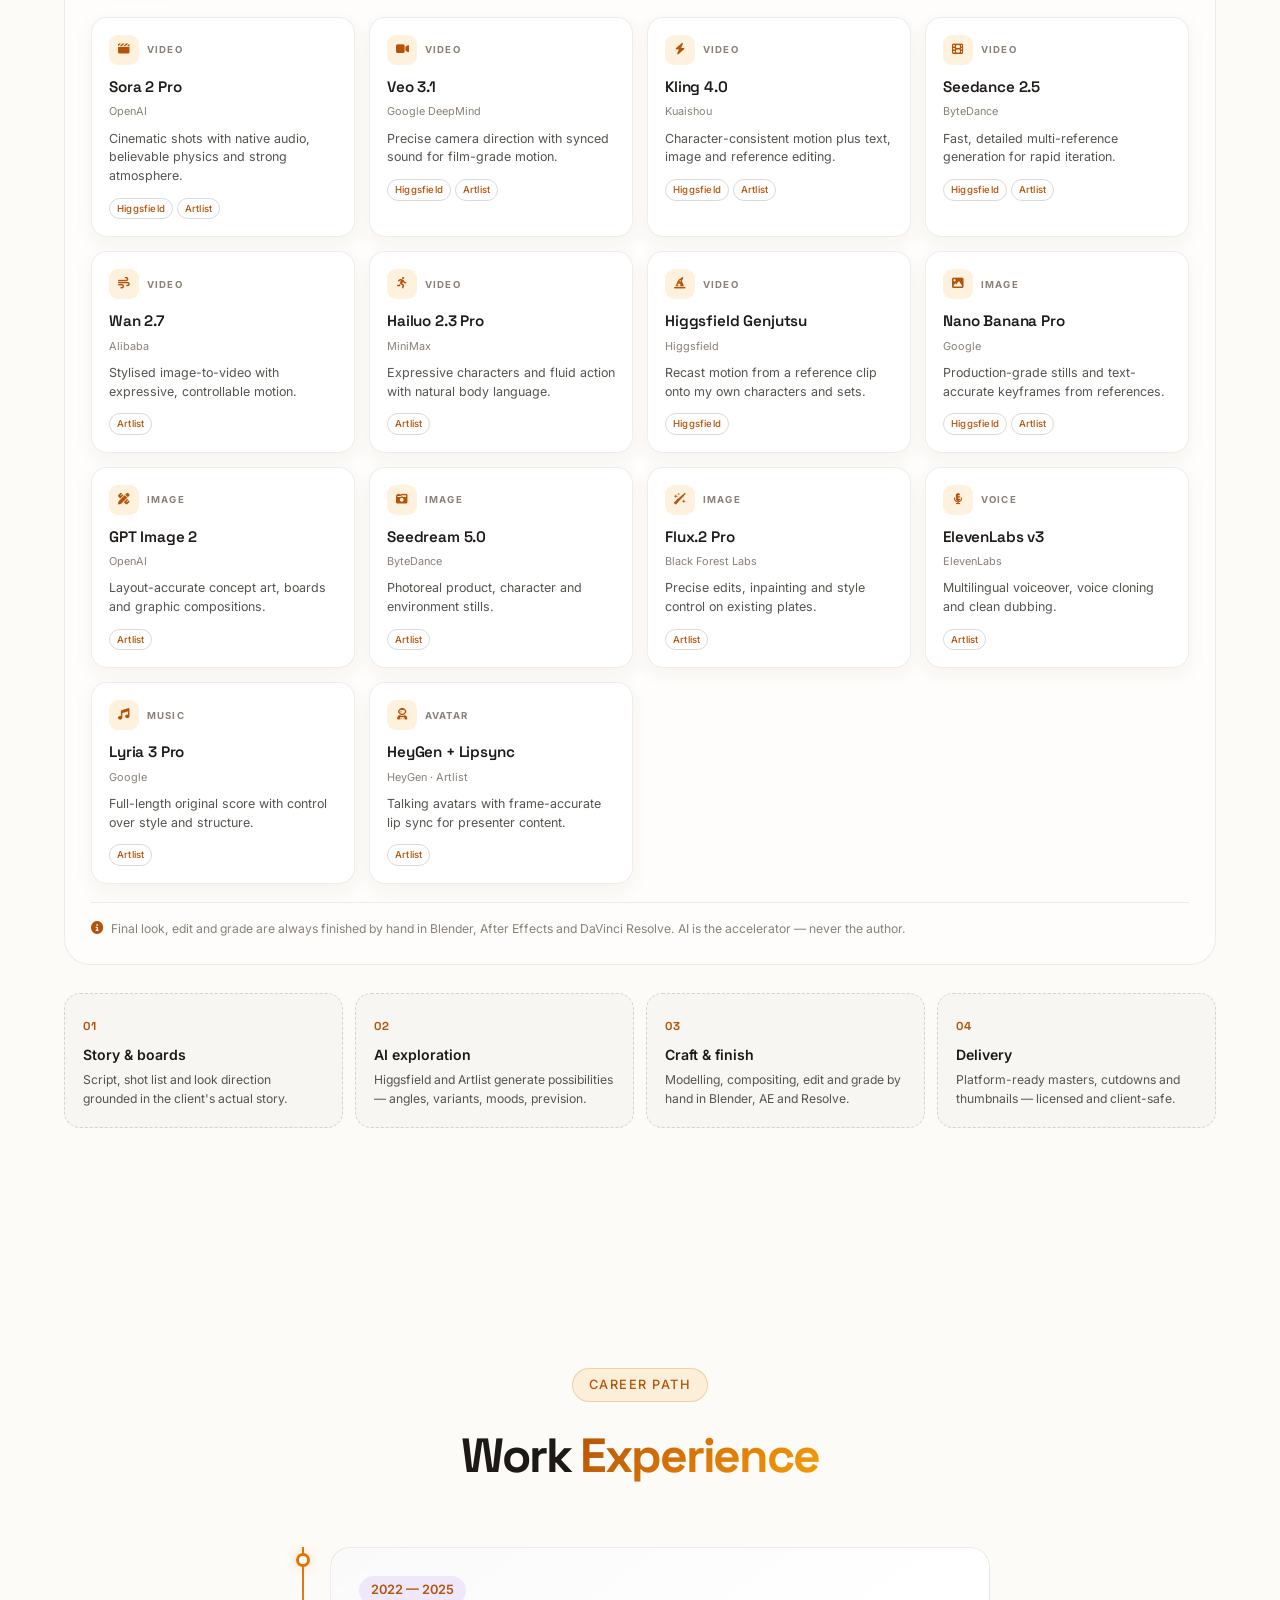
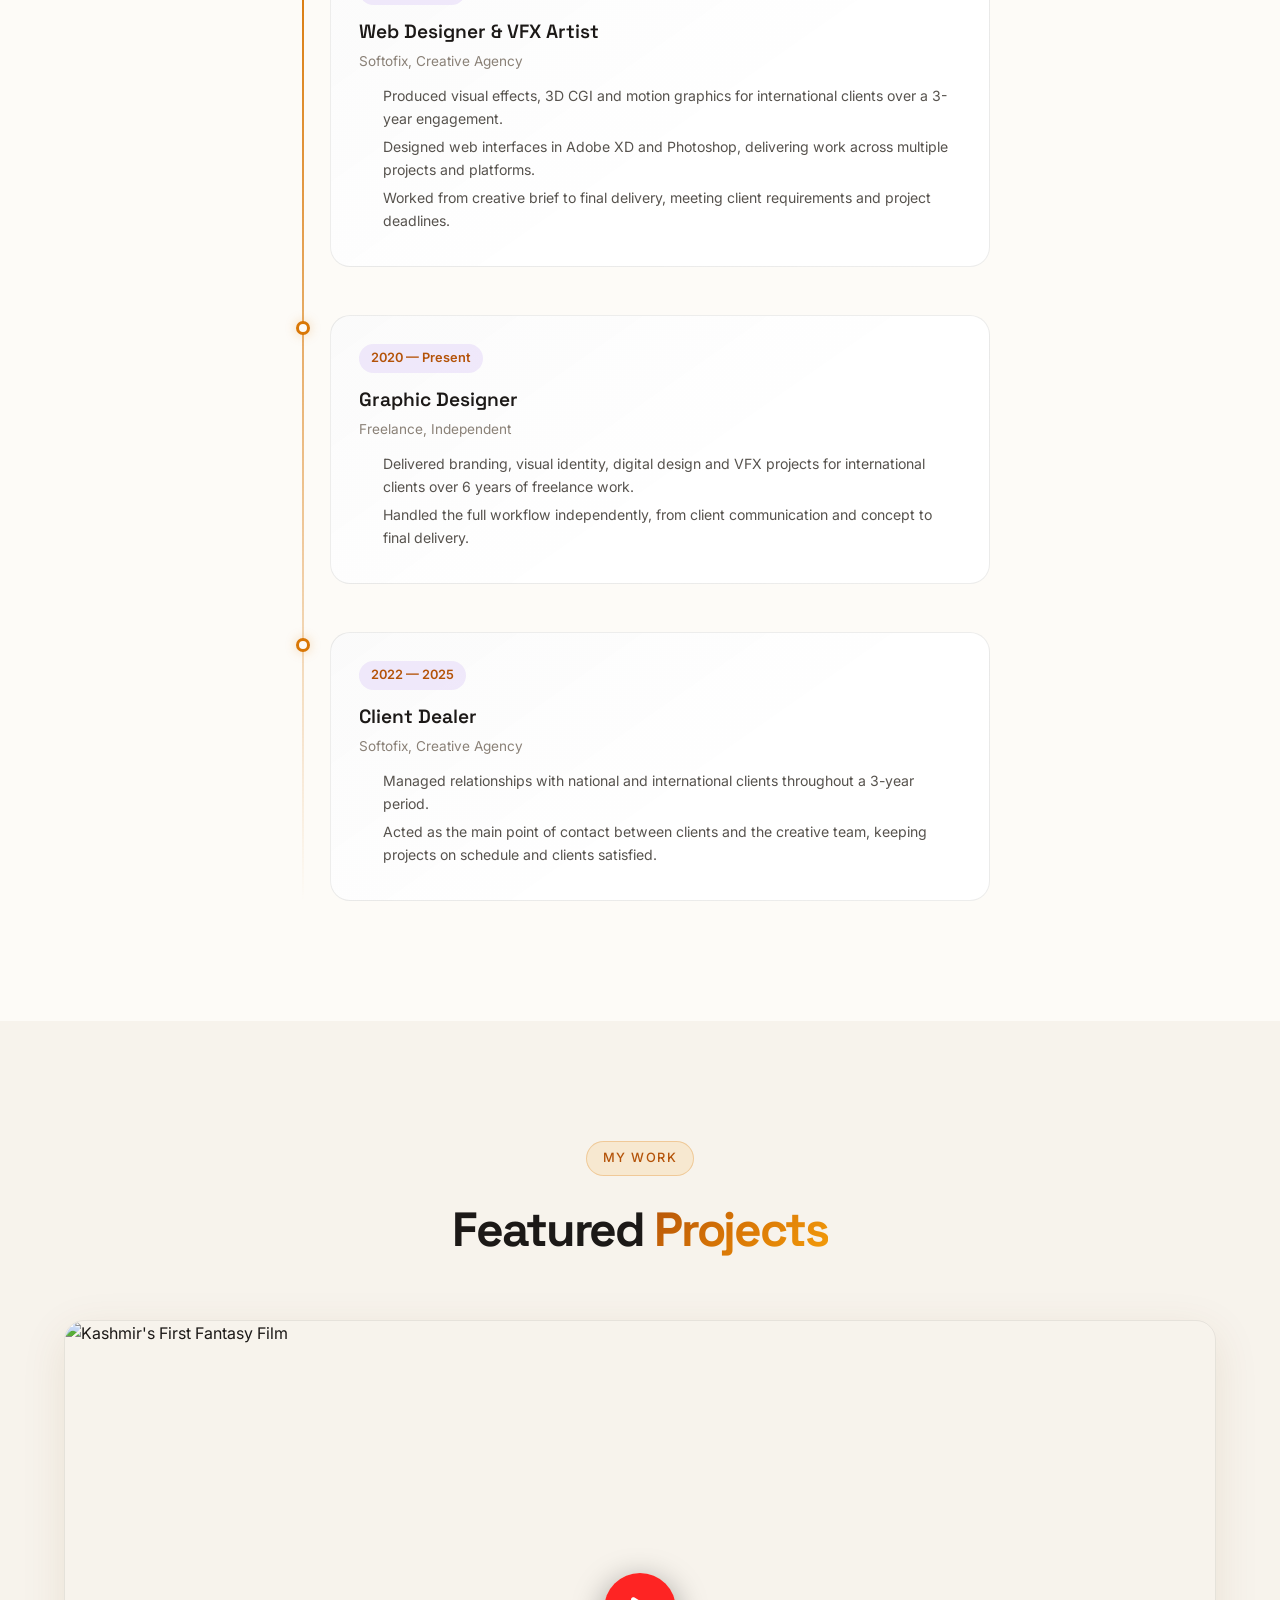
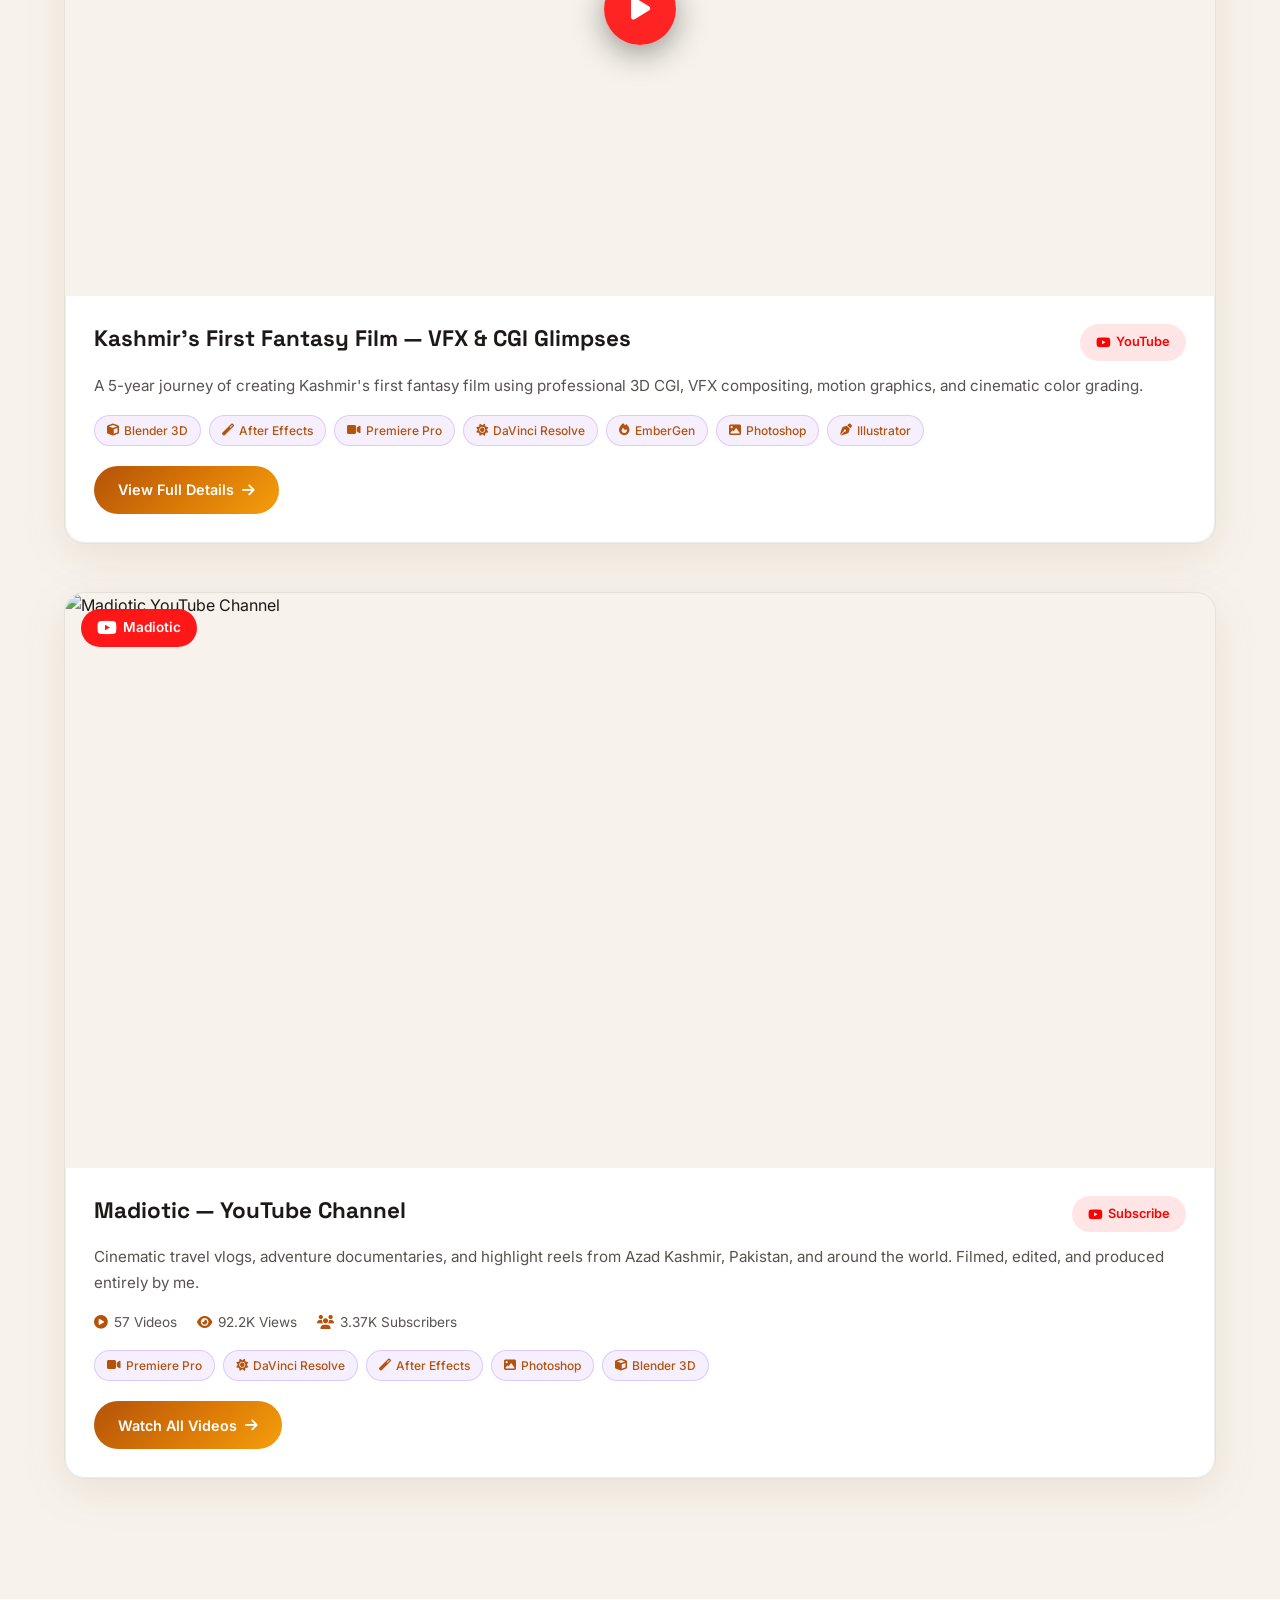
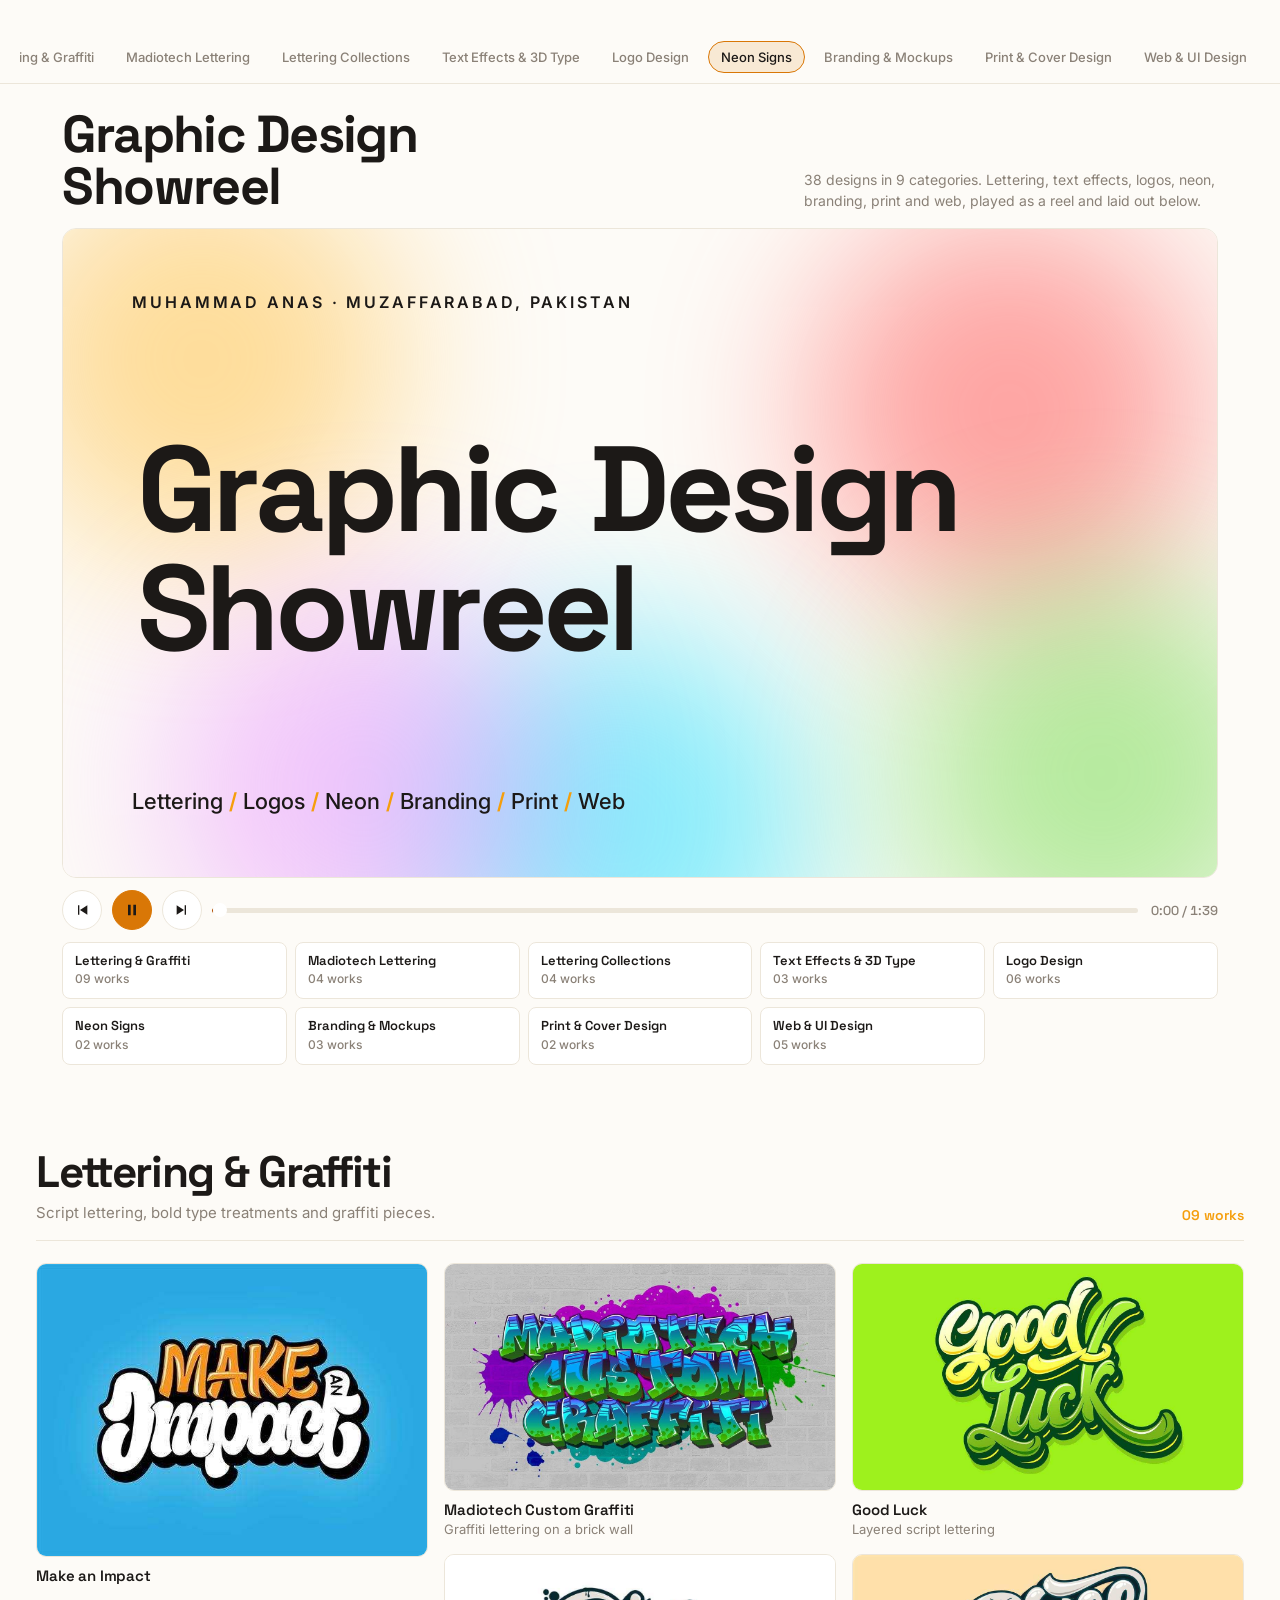
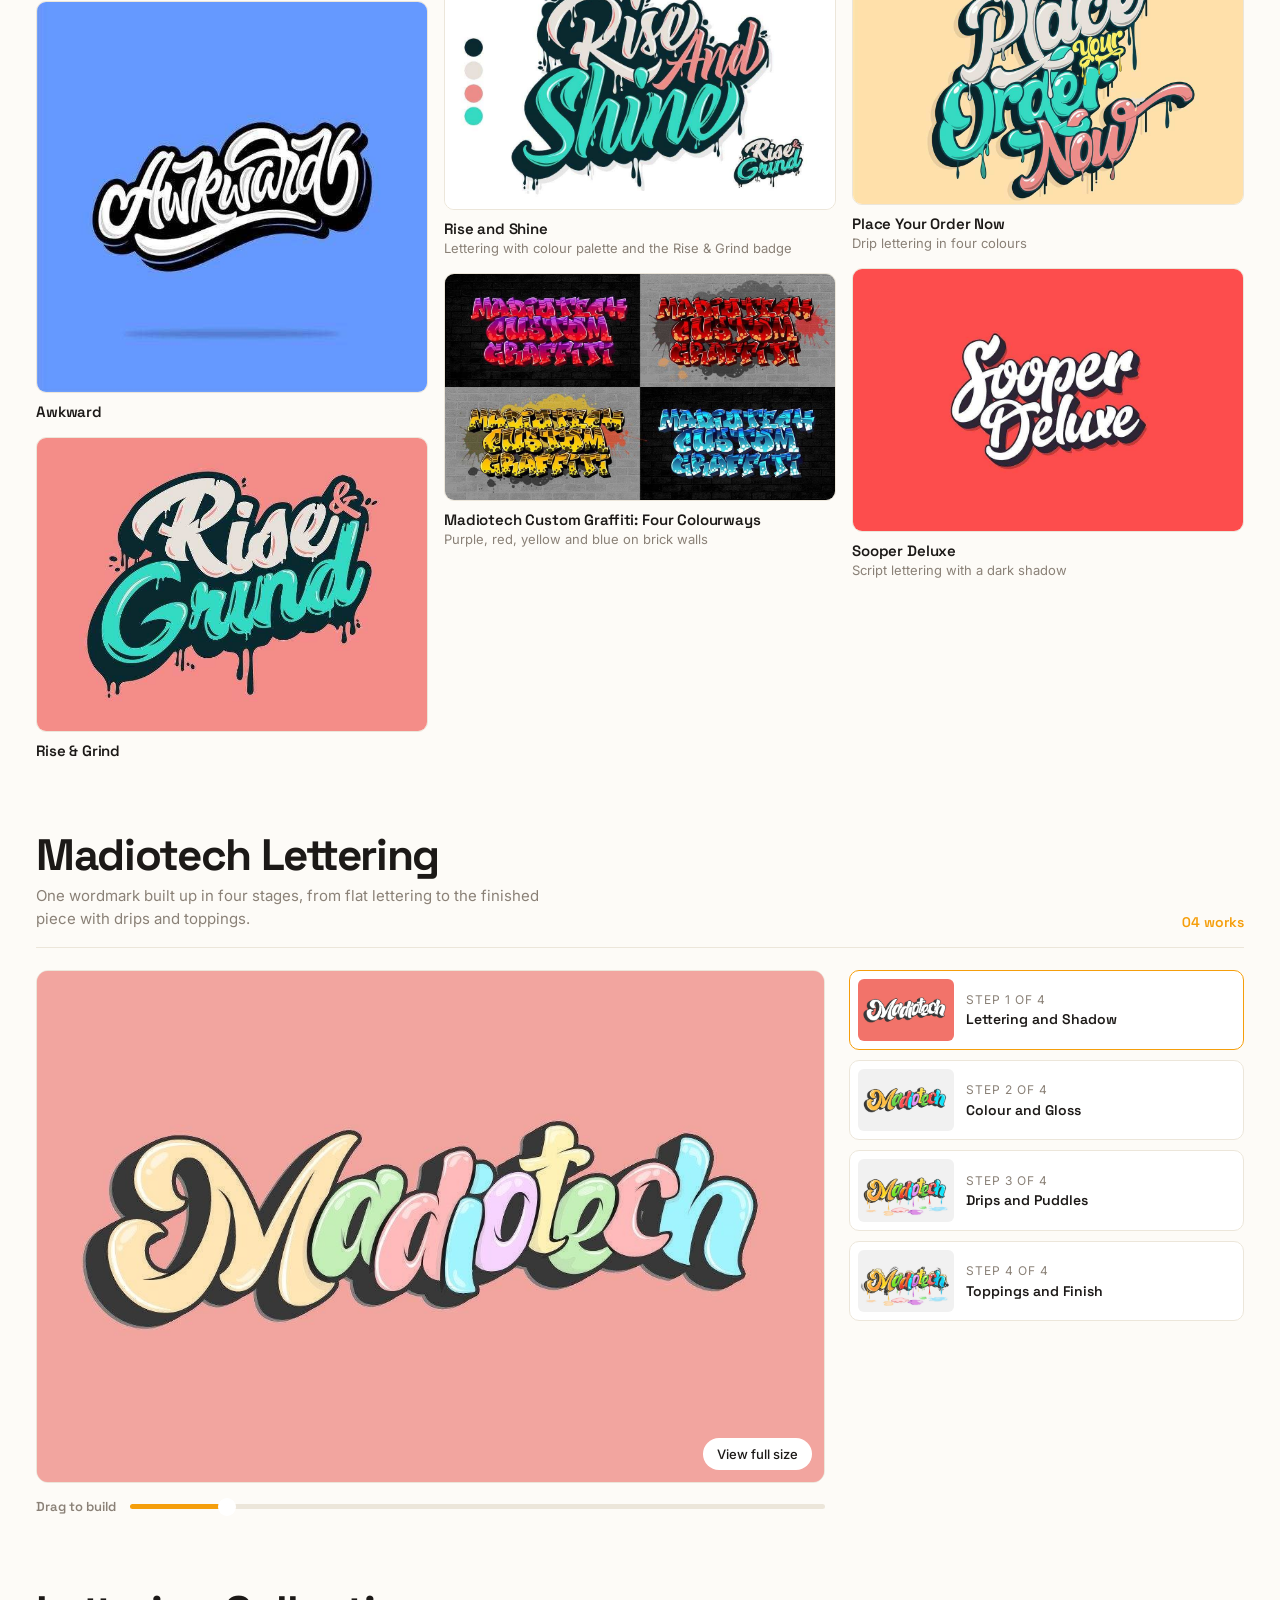
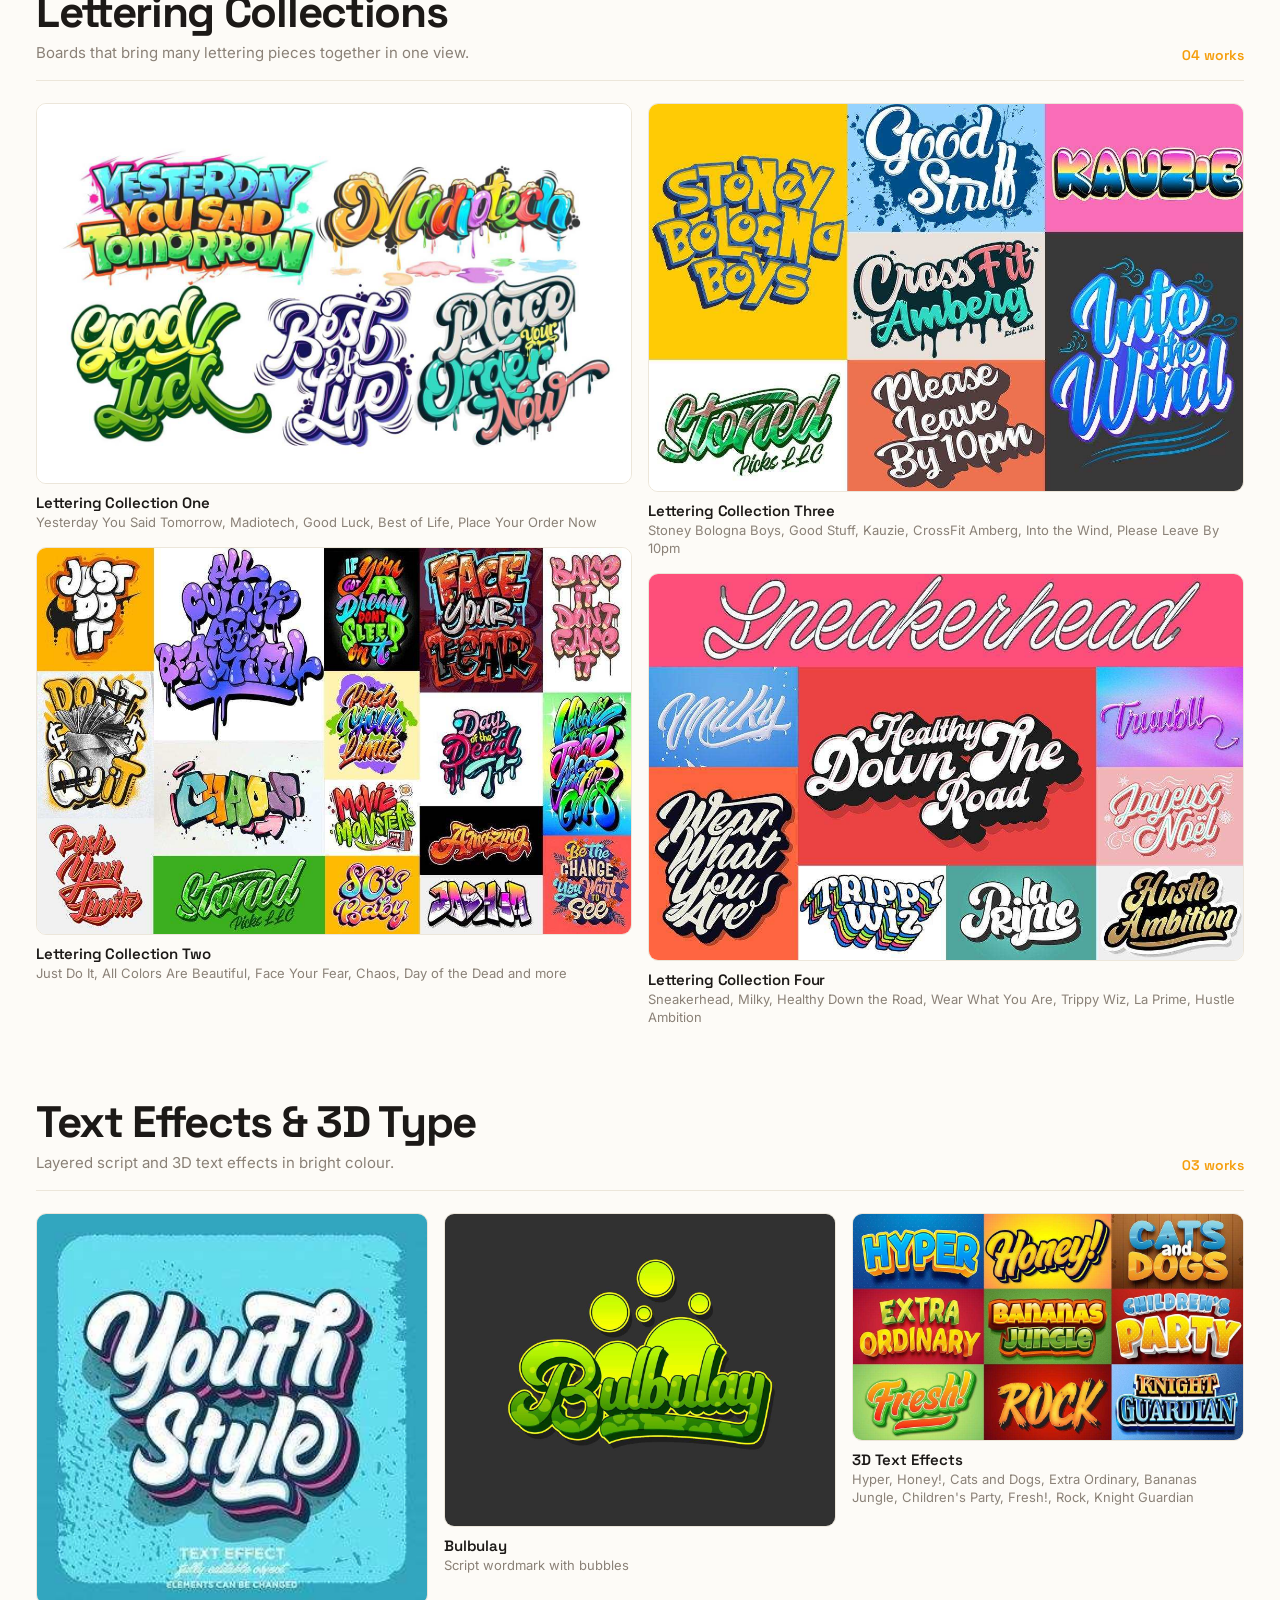
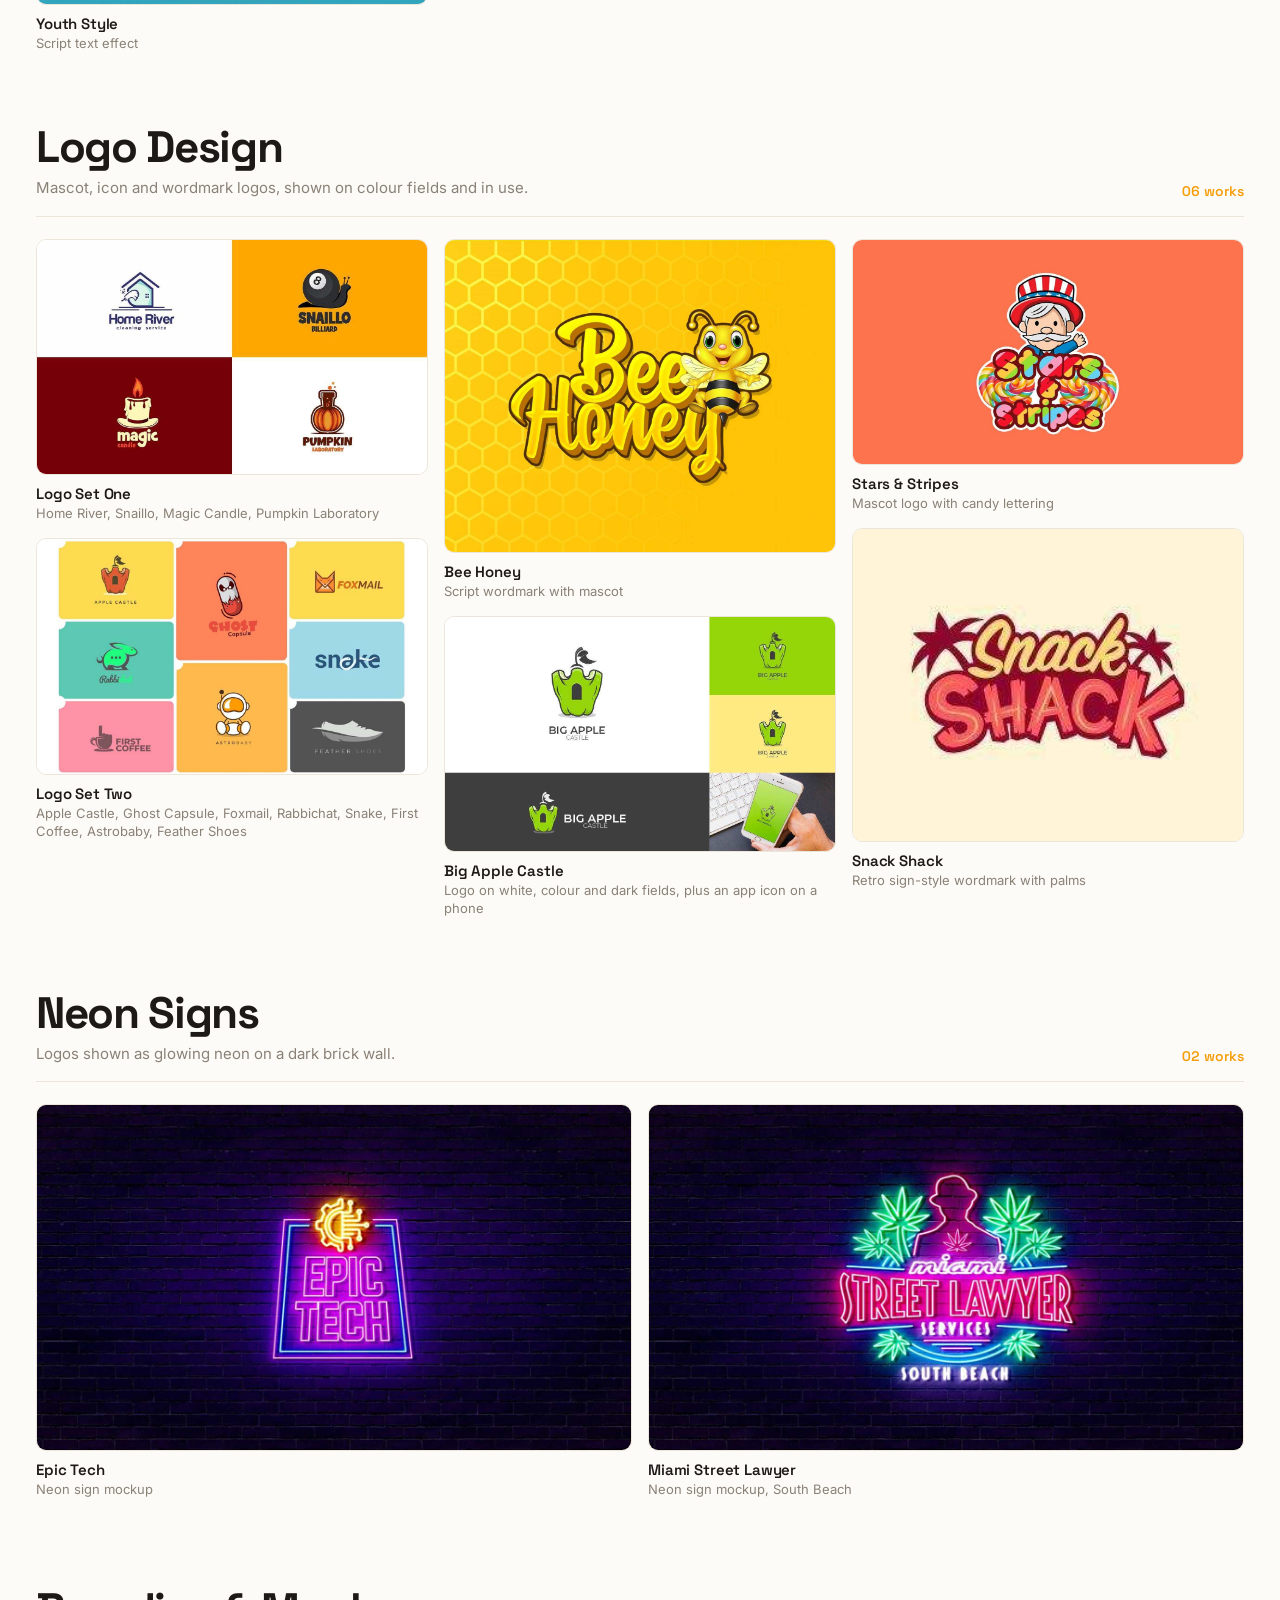
==== commit f7a6264b: "fix: add relevant sliders + palette icons to appearance customizer button" ====
--- a/index.html
+++ b/index.html
@@ -115,7 +115,8 @@
                     <i class="fas fa-moon" data-icon="dark" aria-hidden="true"></i>
                 </button>
                 <button class="theme-toggle theme-palette" id="themePalette" type="button" aria-label="Customize appearance" title="Customize colors, background & icons">
-                    <i class="fas fa-palette" aria-hidden="true"></i>
+                    <i class="fas fa-sliders-h" aria-hidden="true" style="font-size:0.85rem; opacity:0.85;"></i>
+                    <i class="fas fa-palette" aria-hidden="true" style="font-size:0.95rem;"></i>
                 </button>
                 <div class="palette-popup" id="palettePopup" role="menu" aria-label="Appearance customizer">
                     <div class="palette-section">
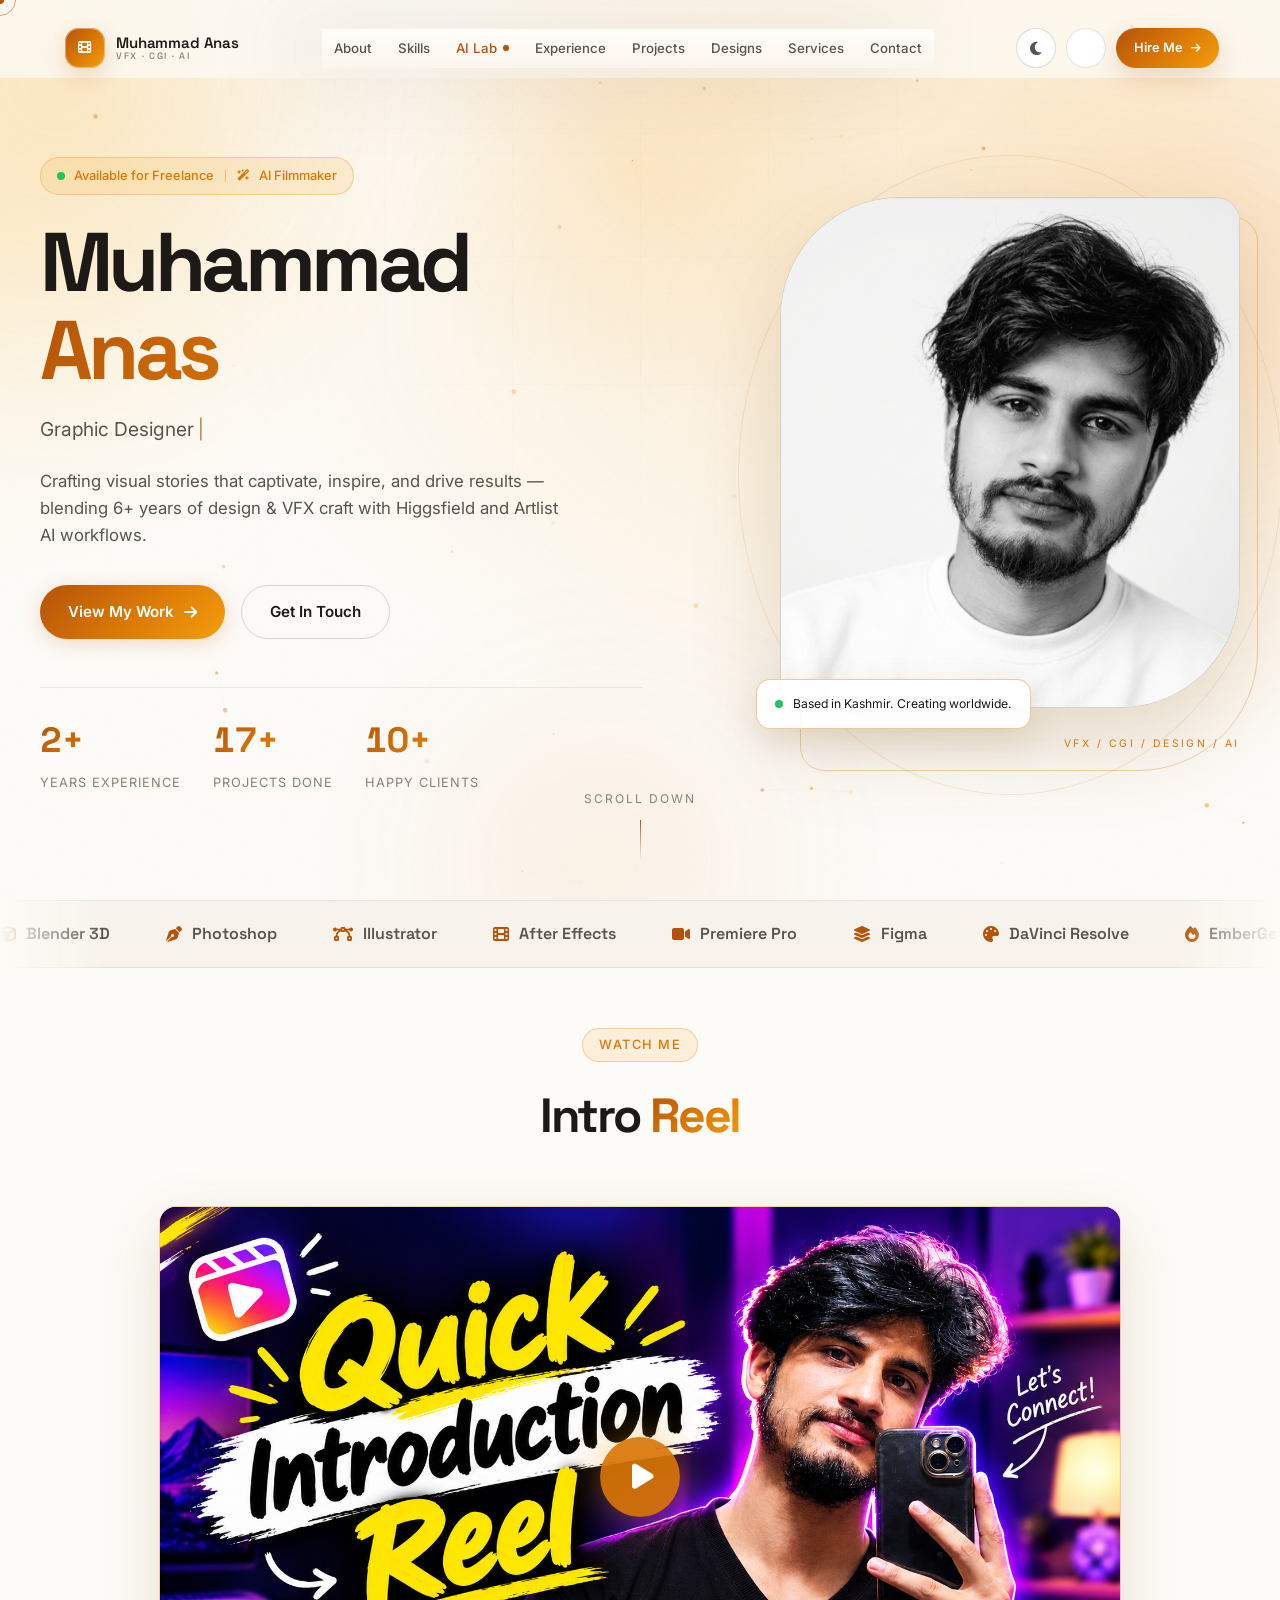
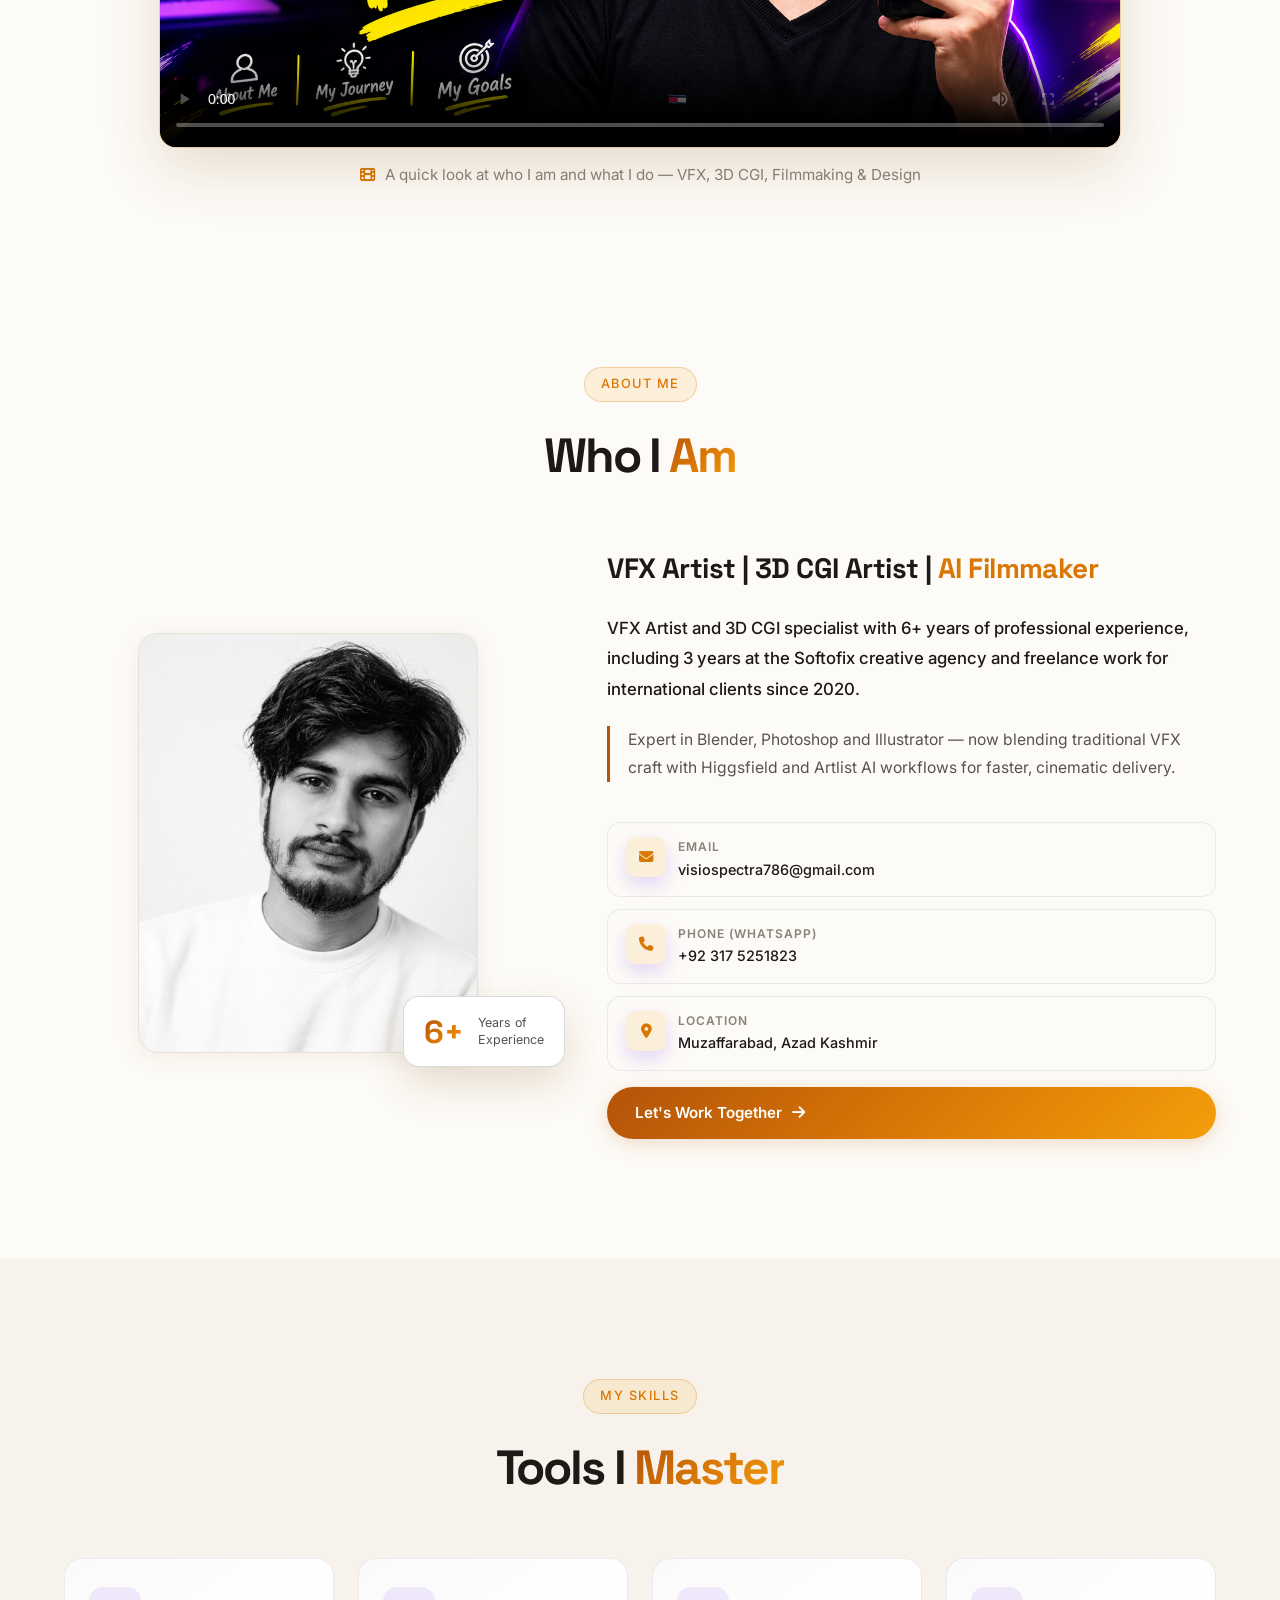
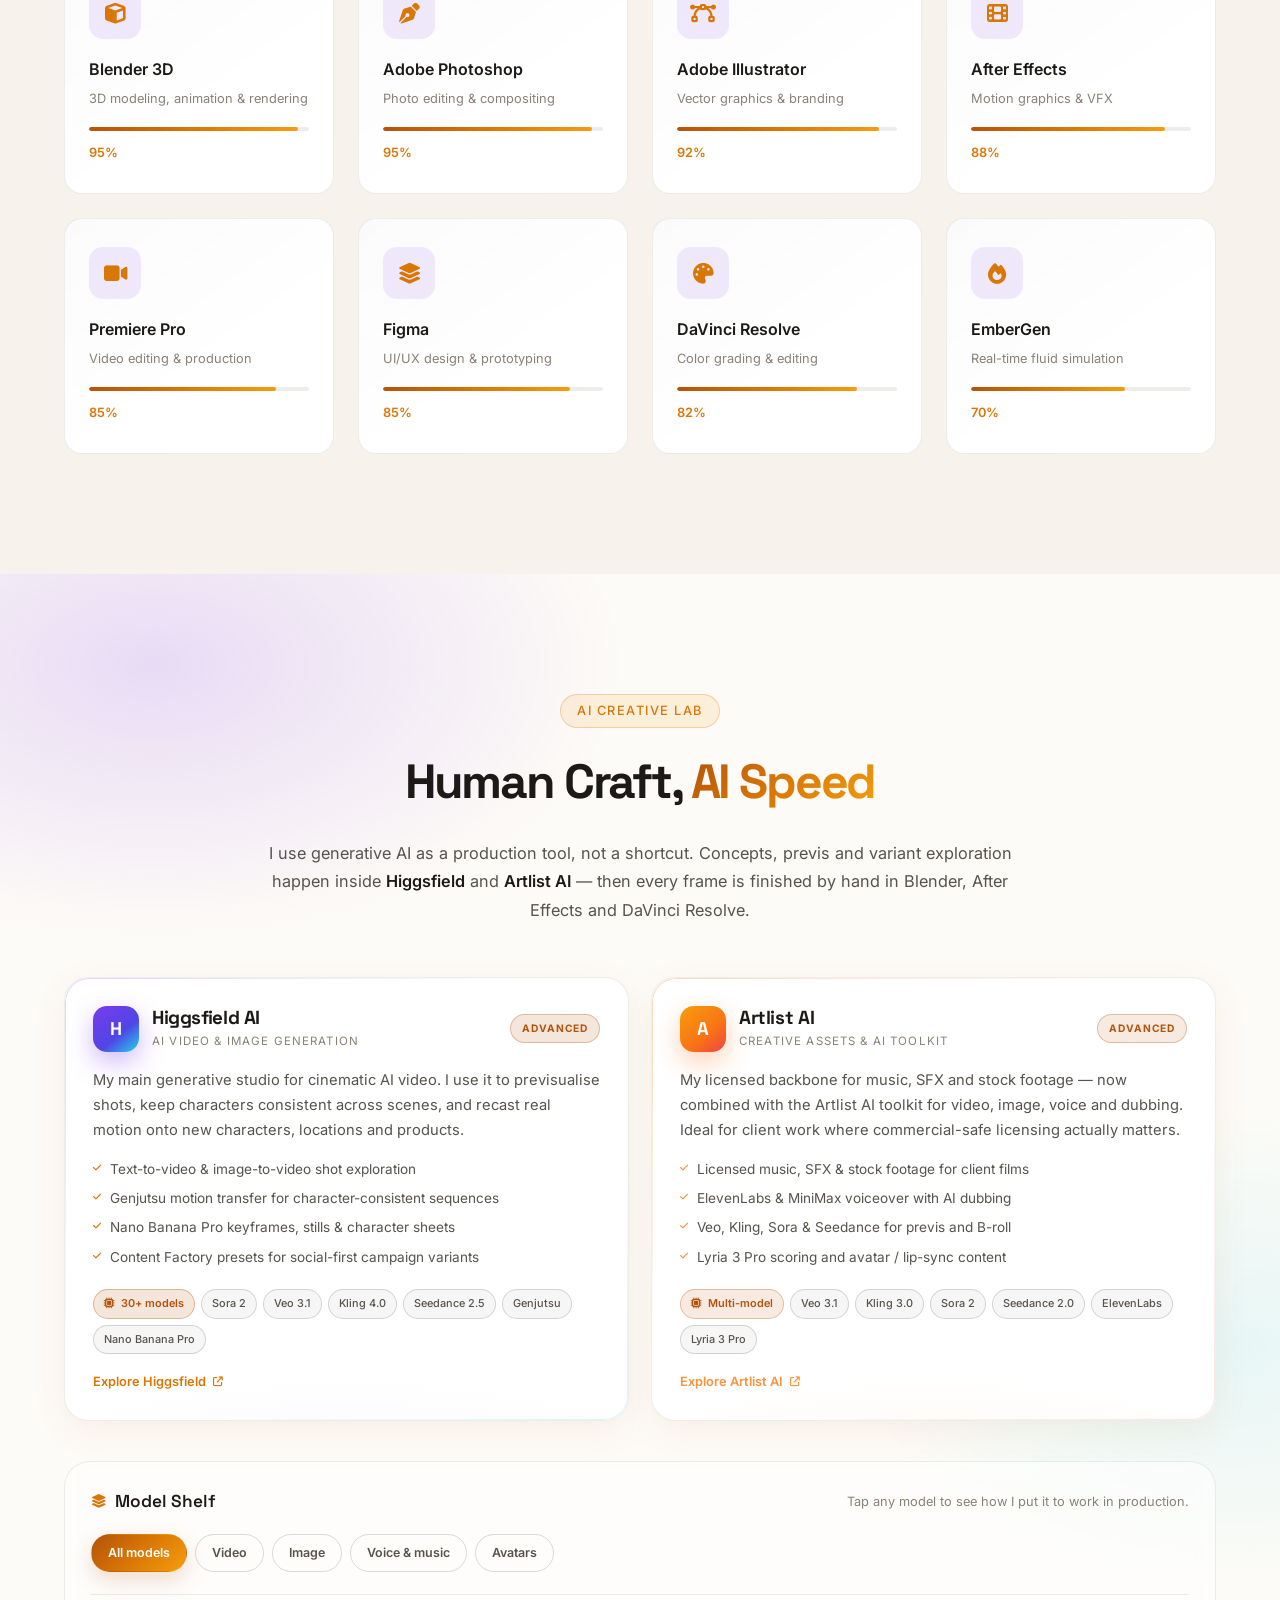
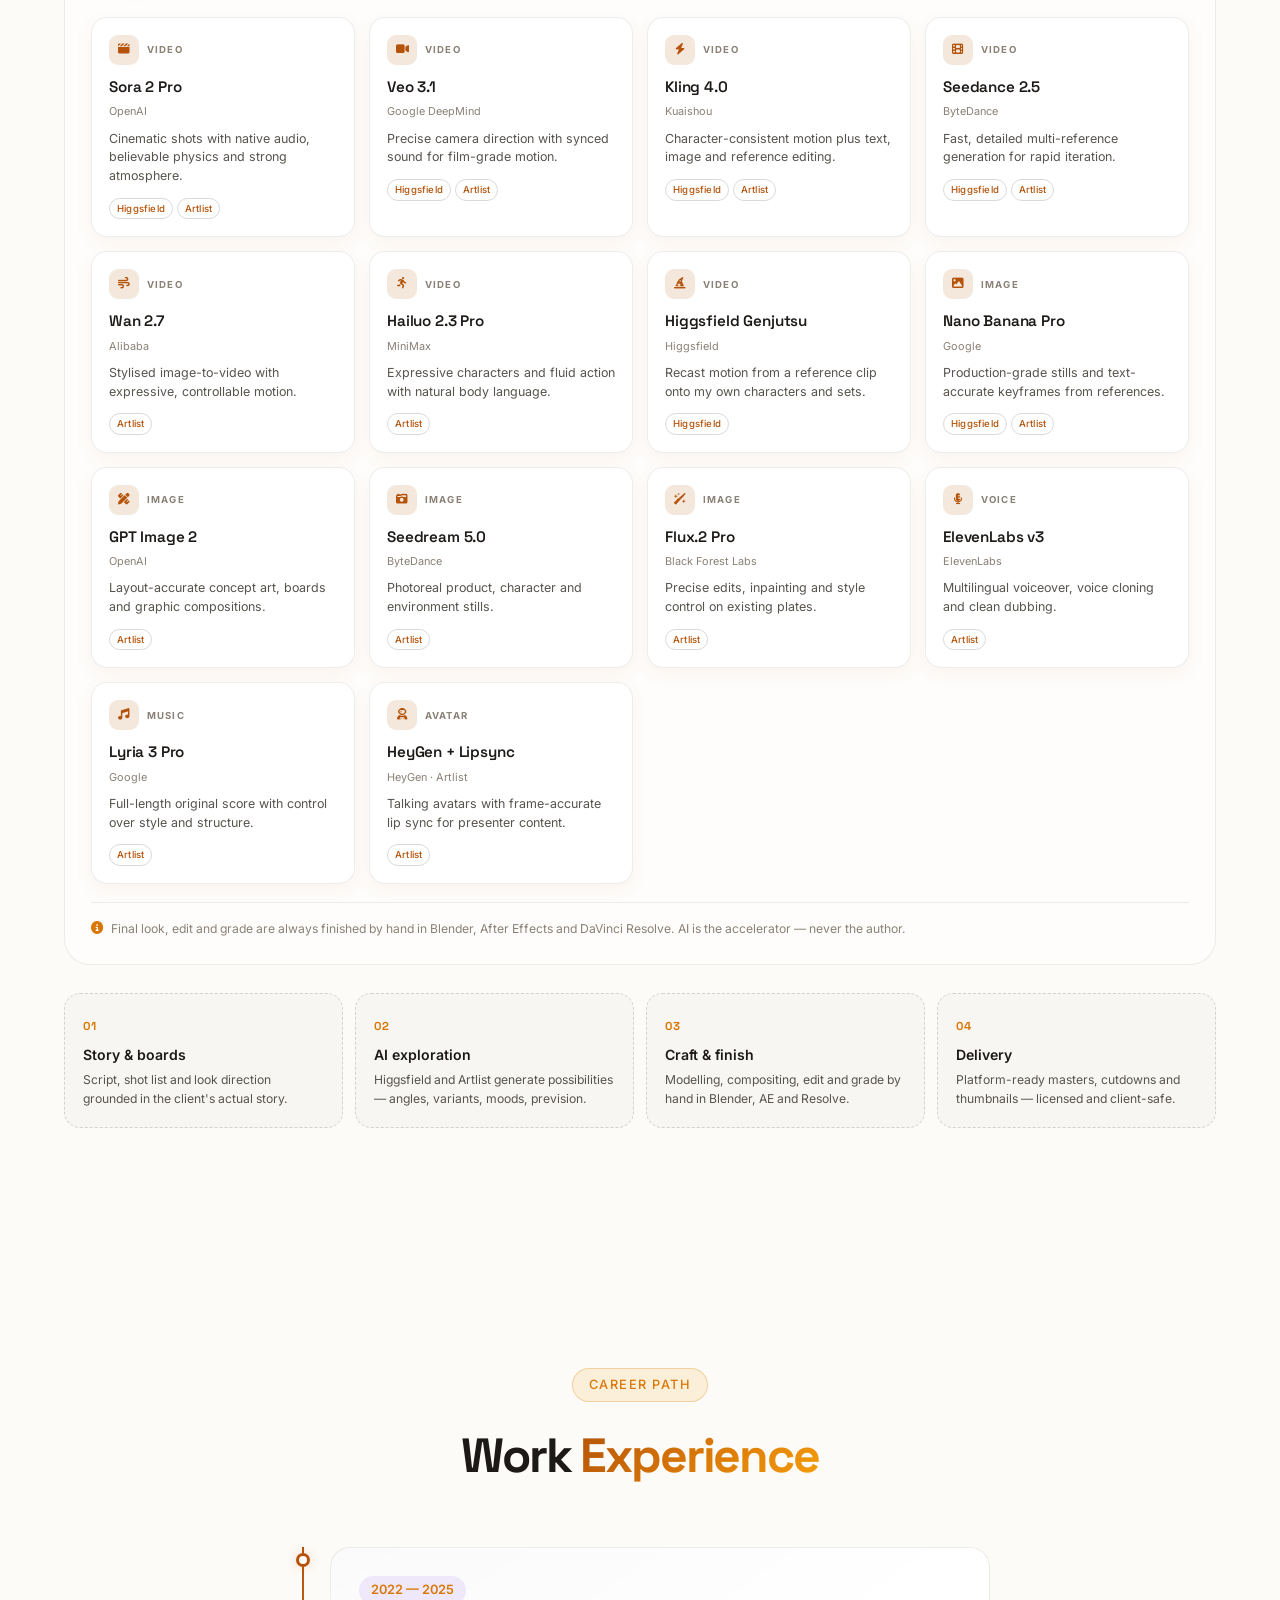
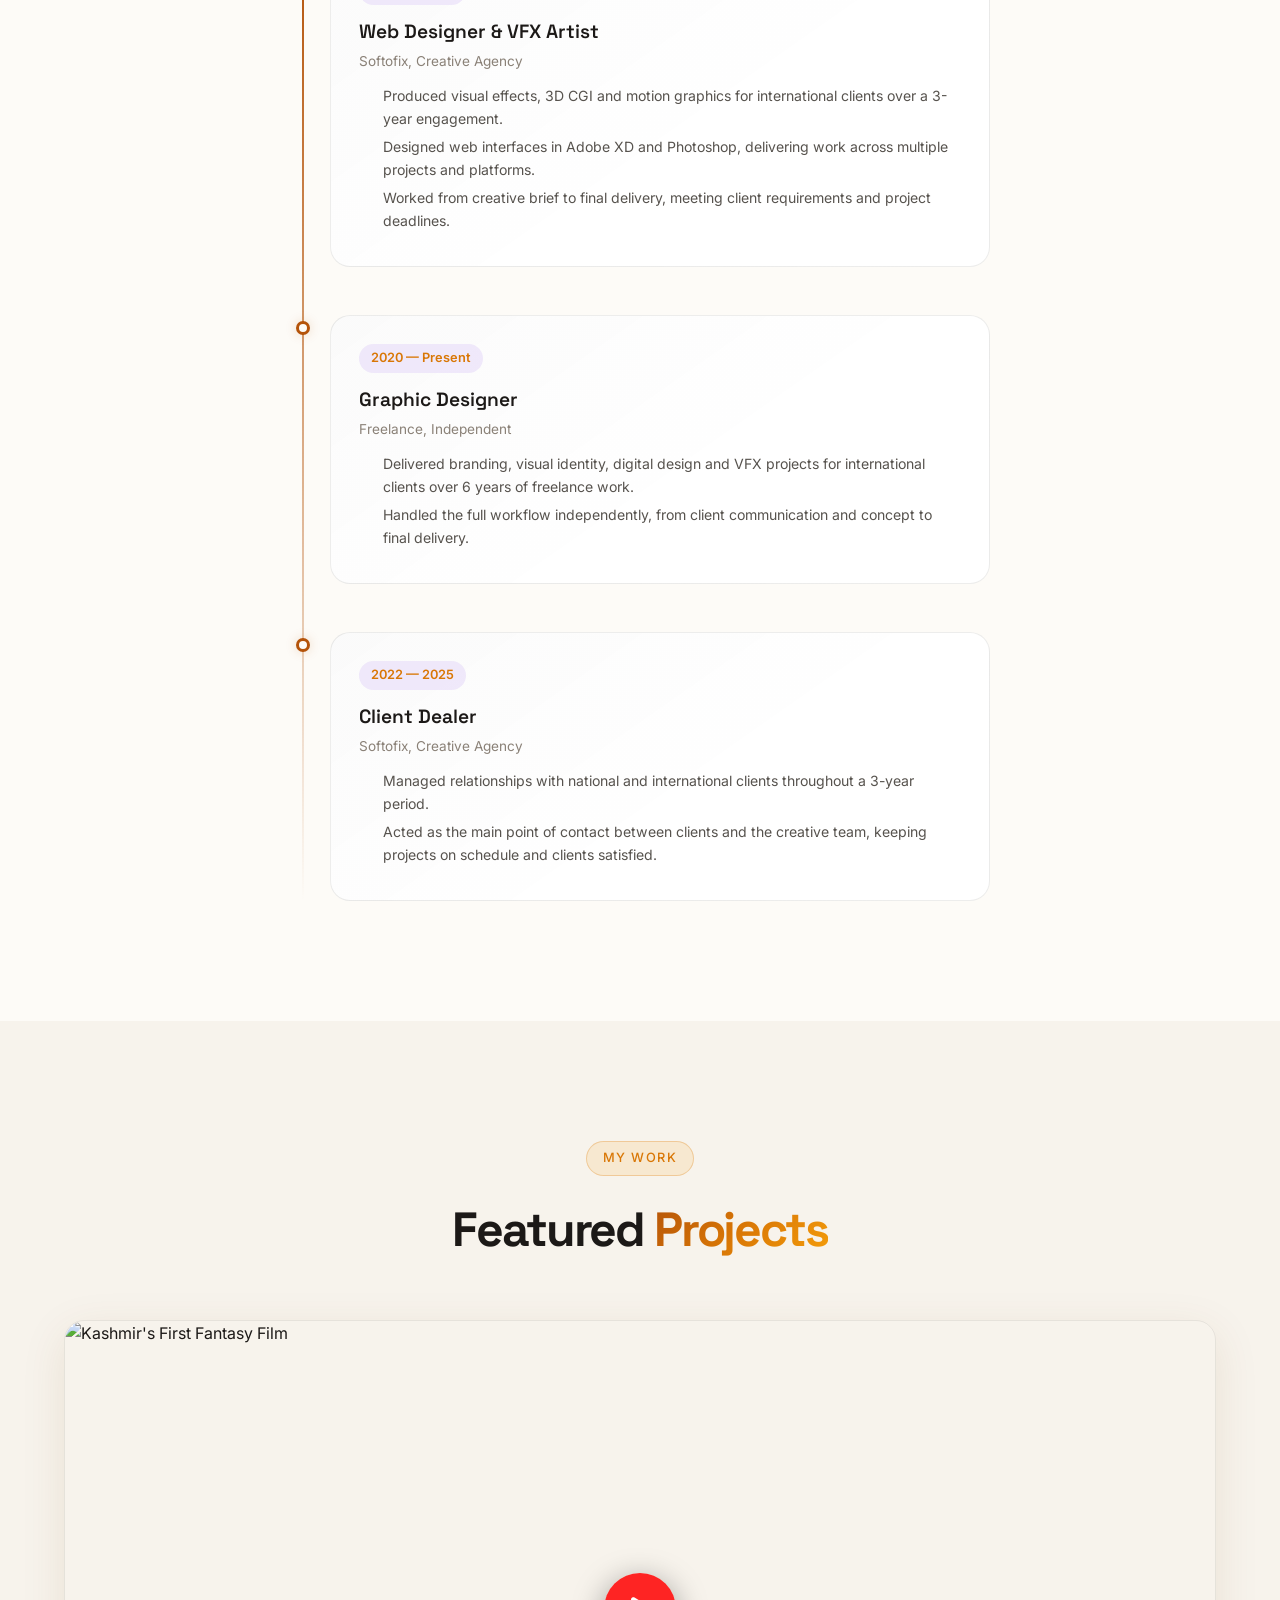
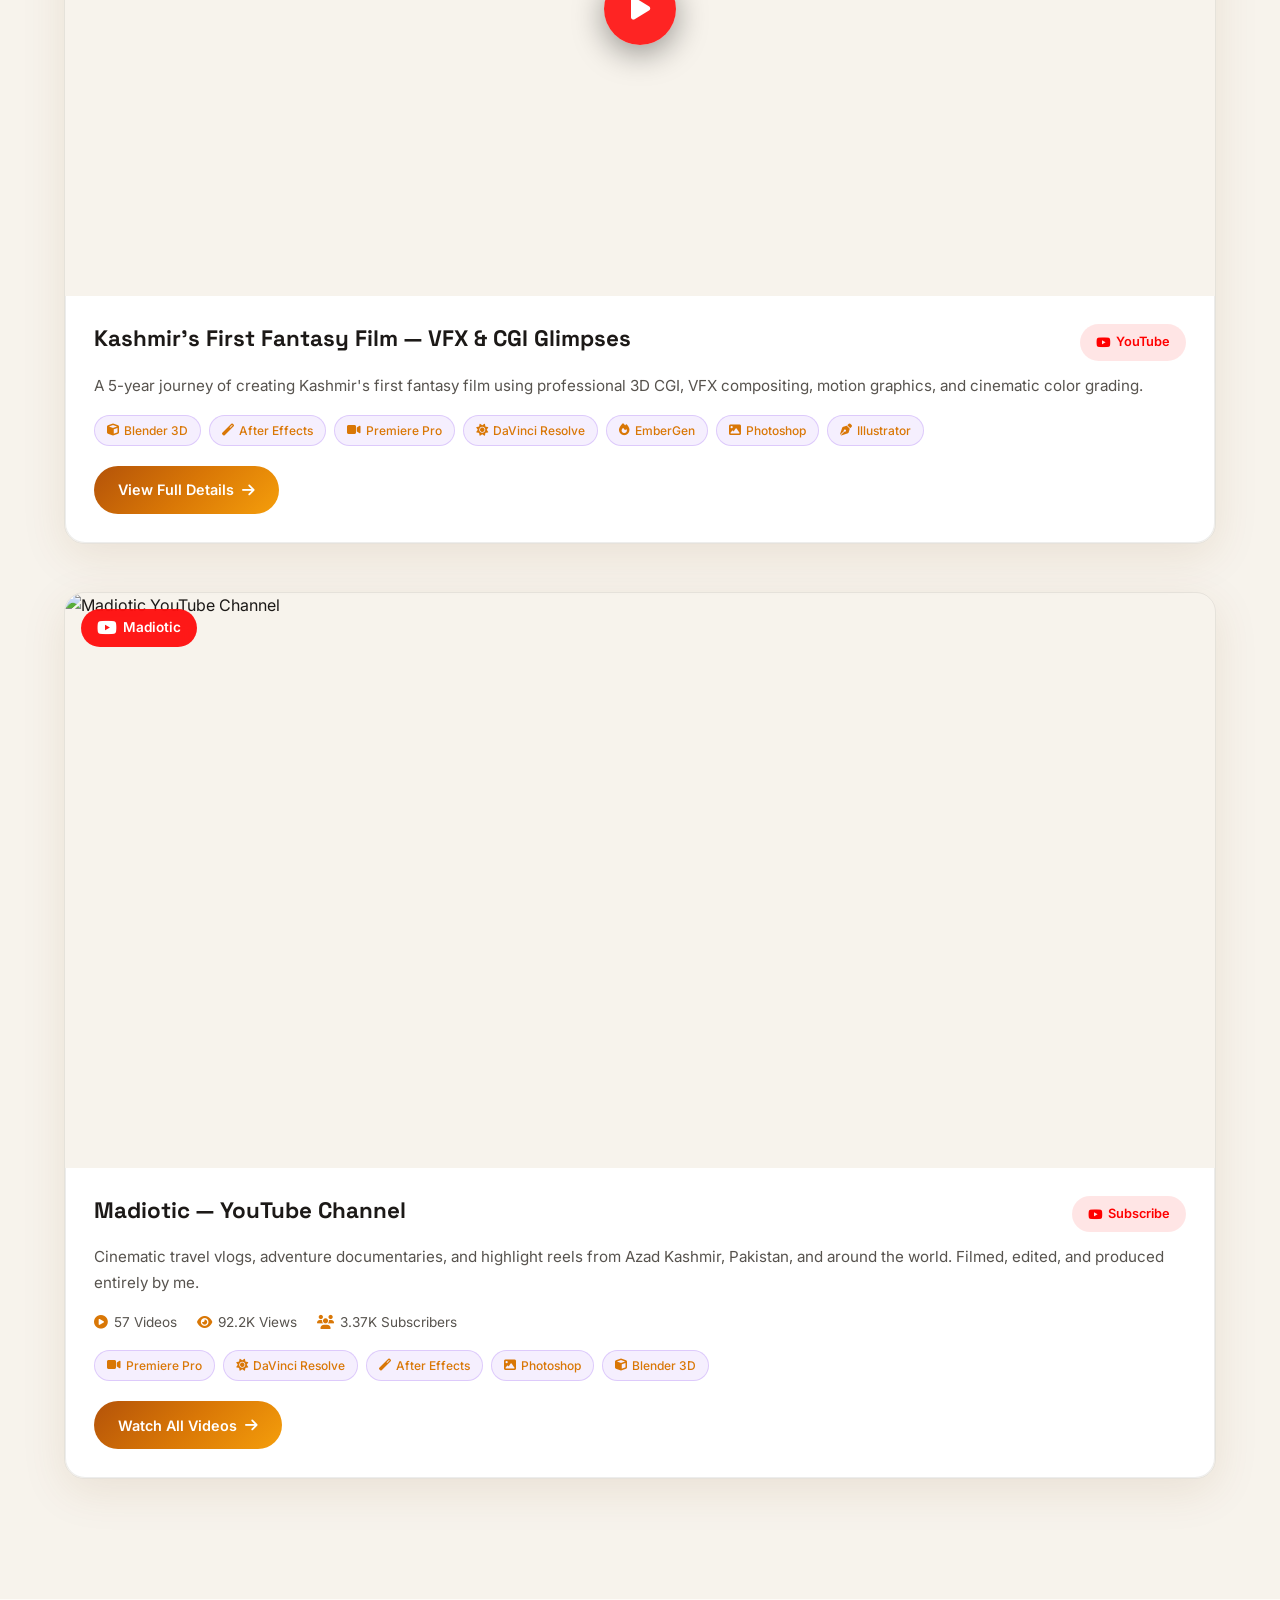
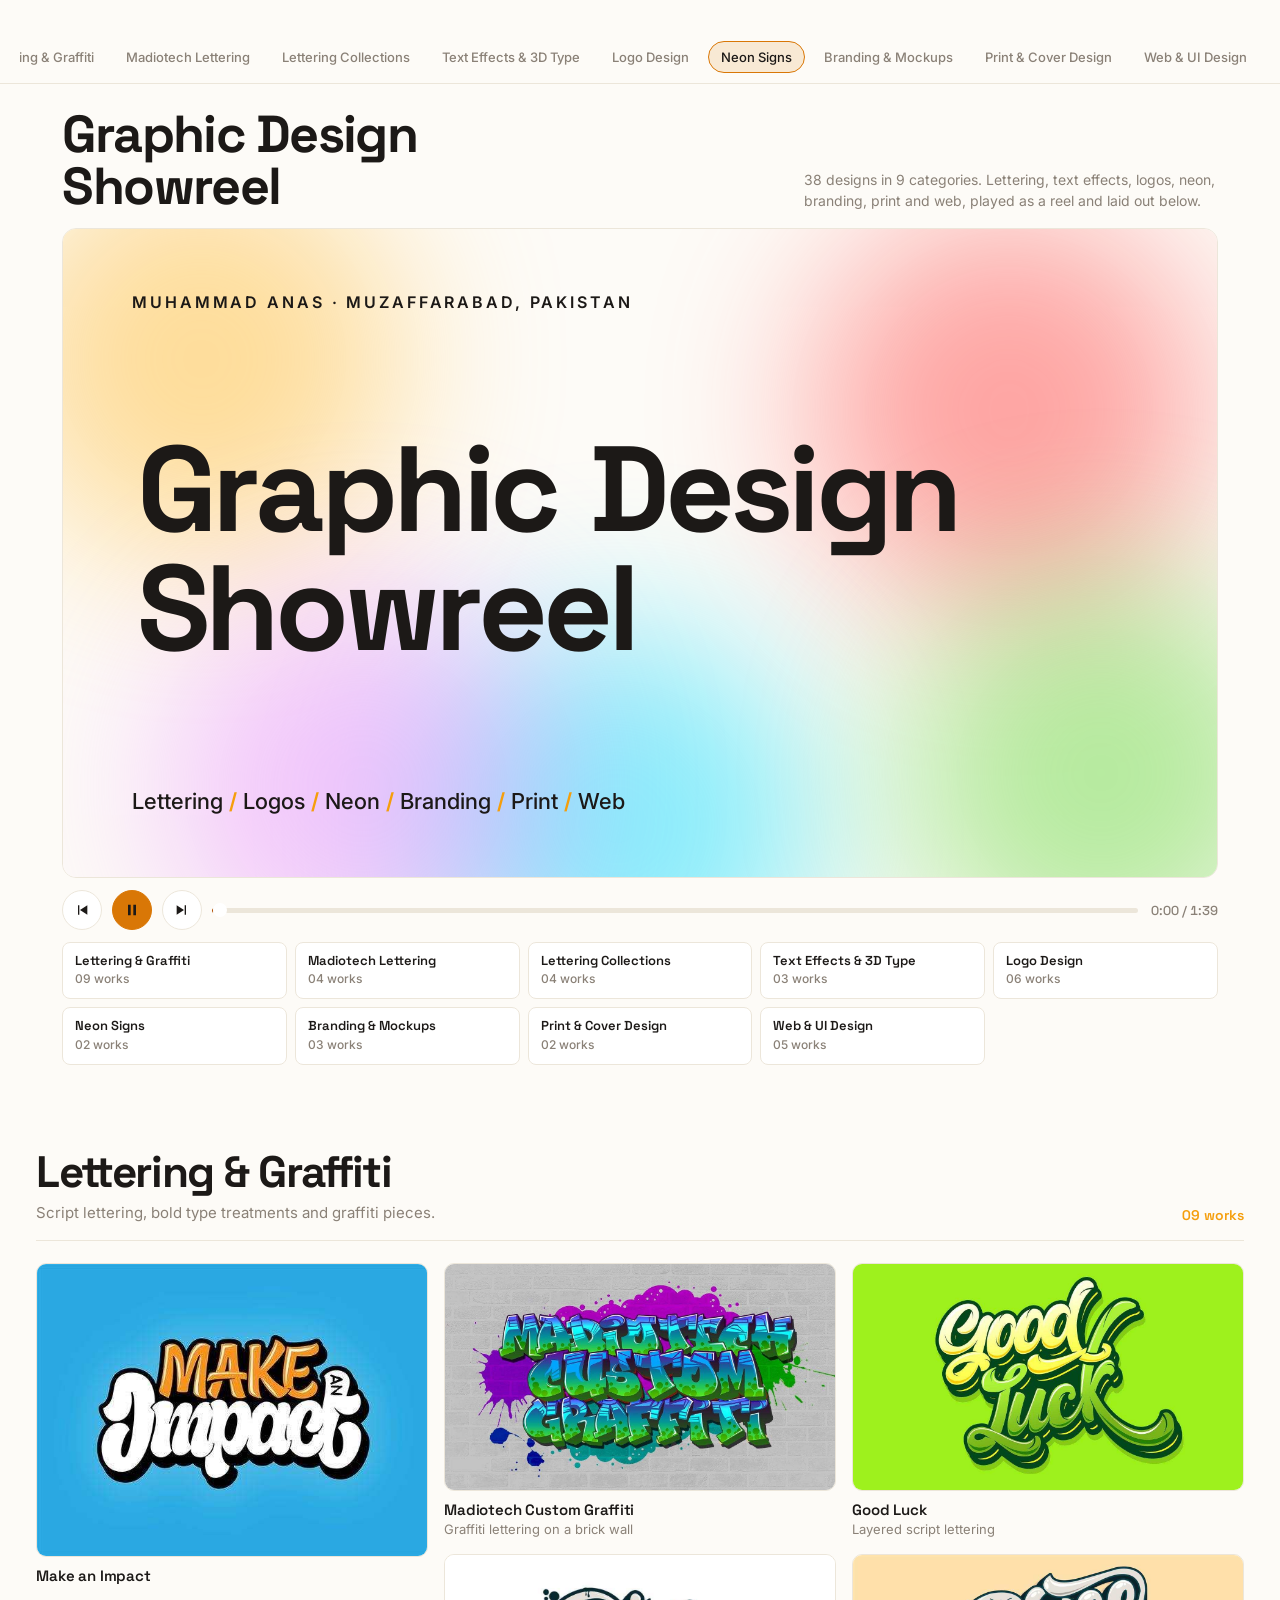
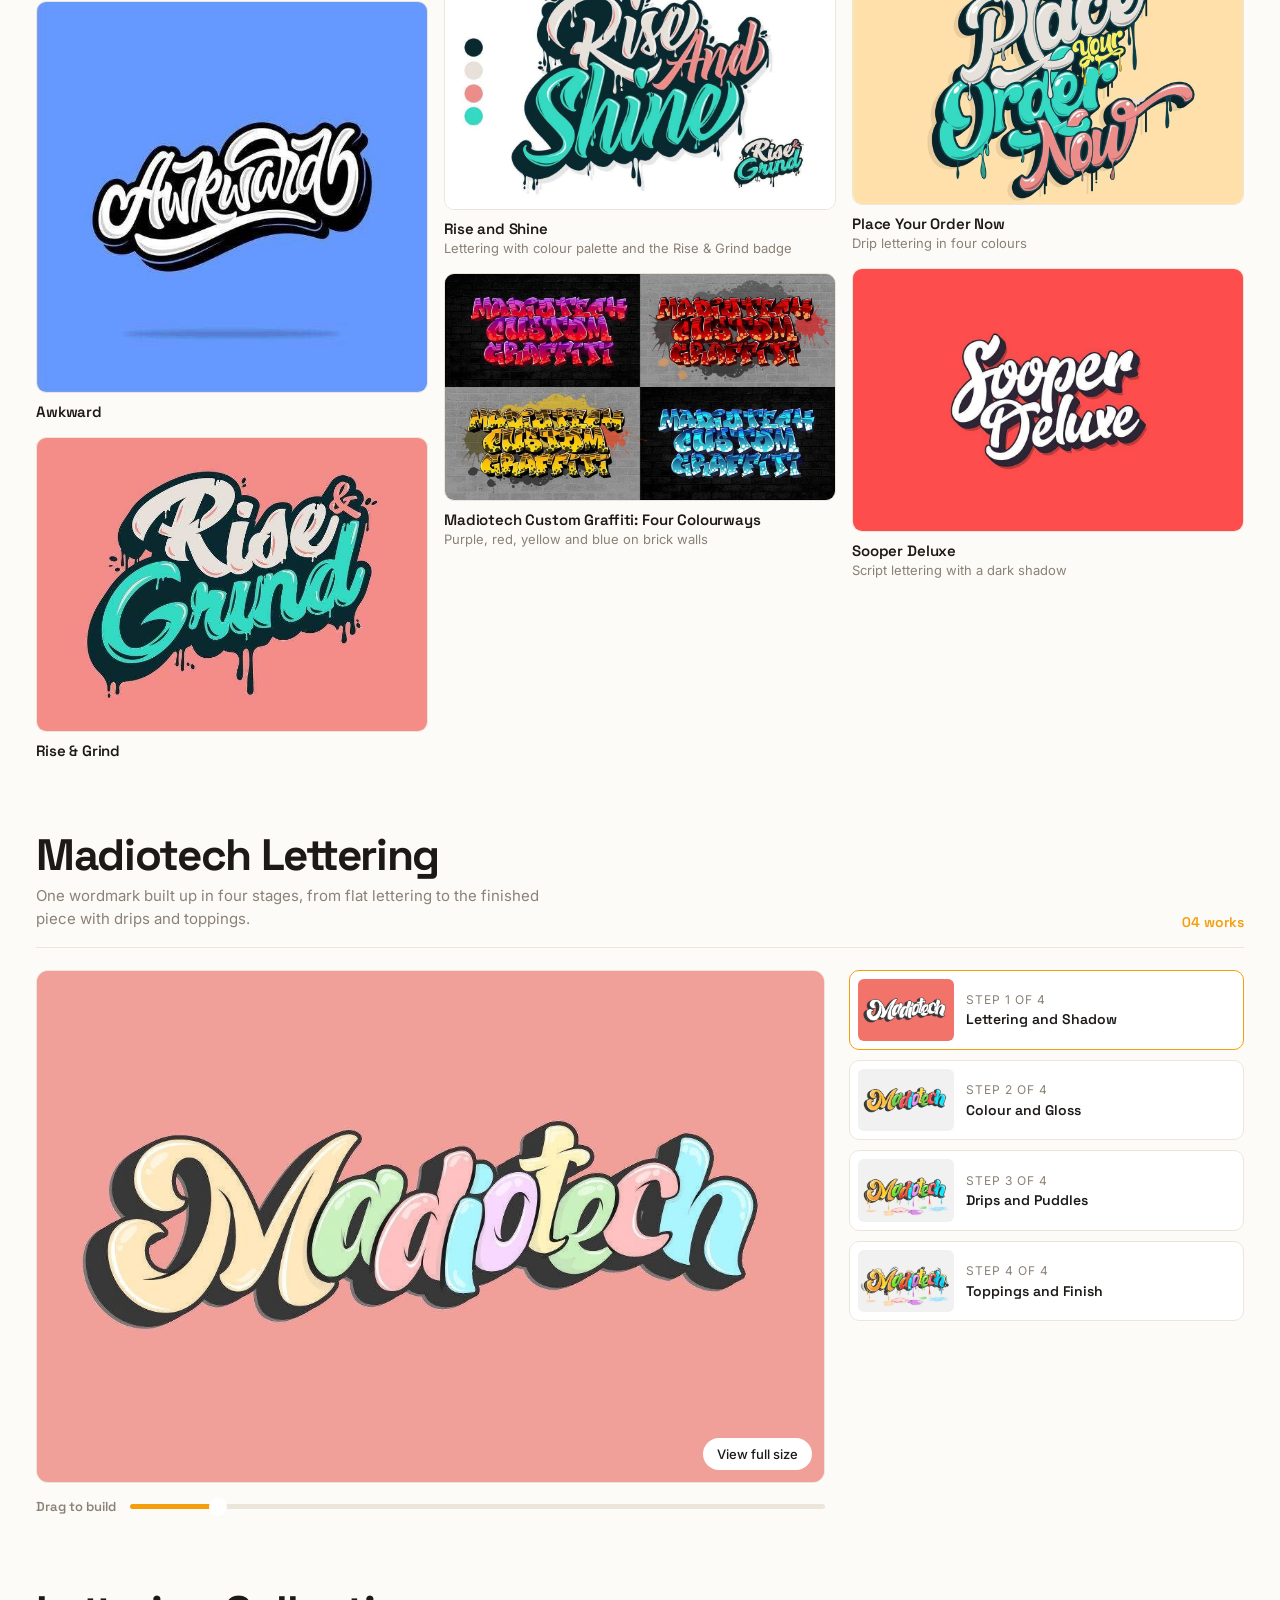
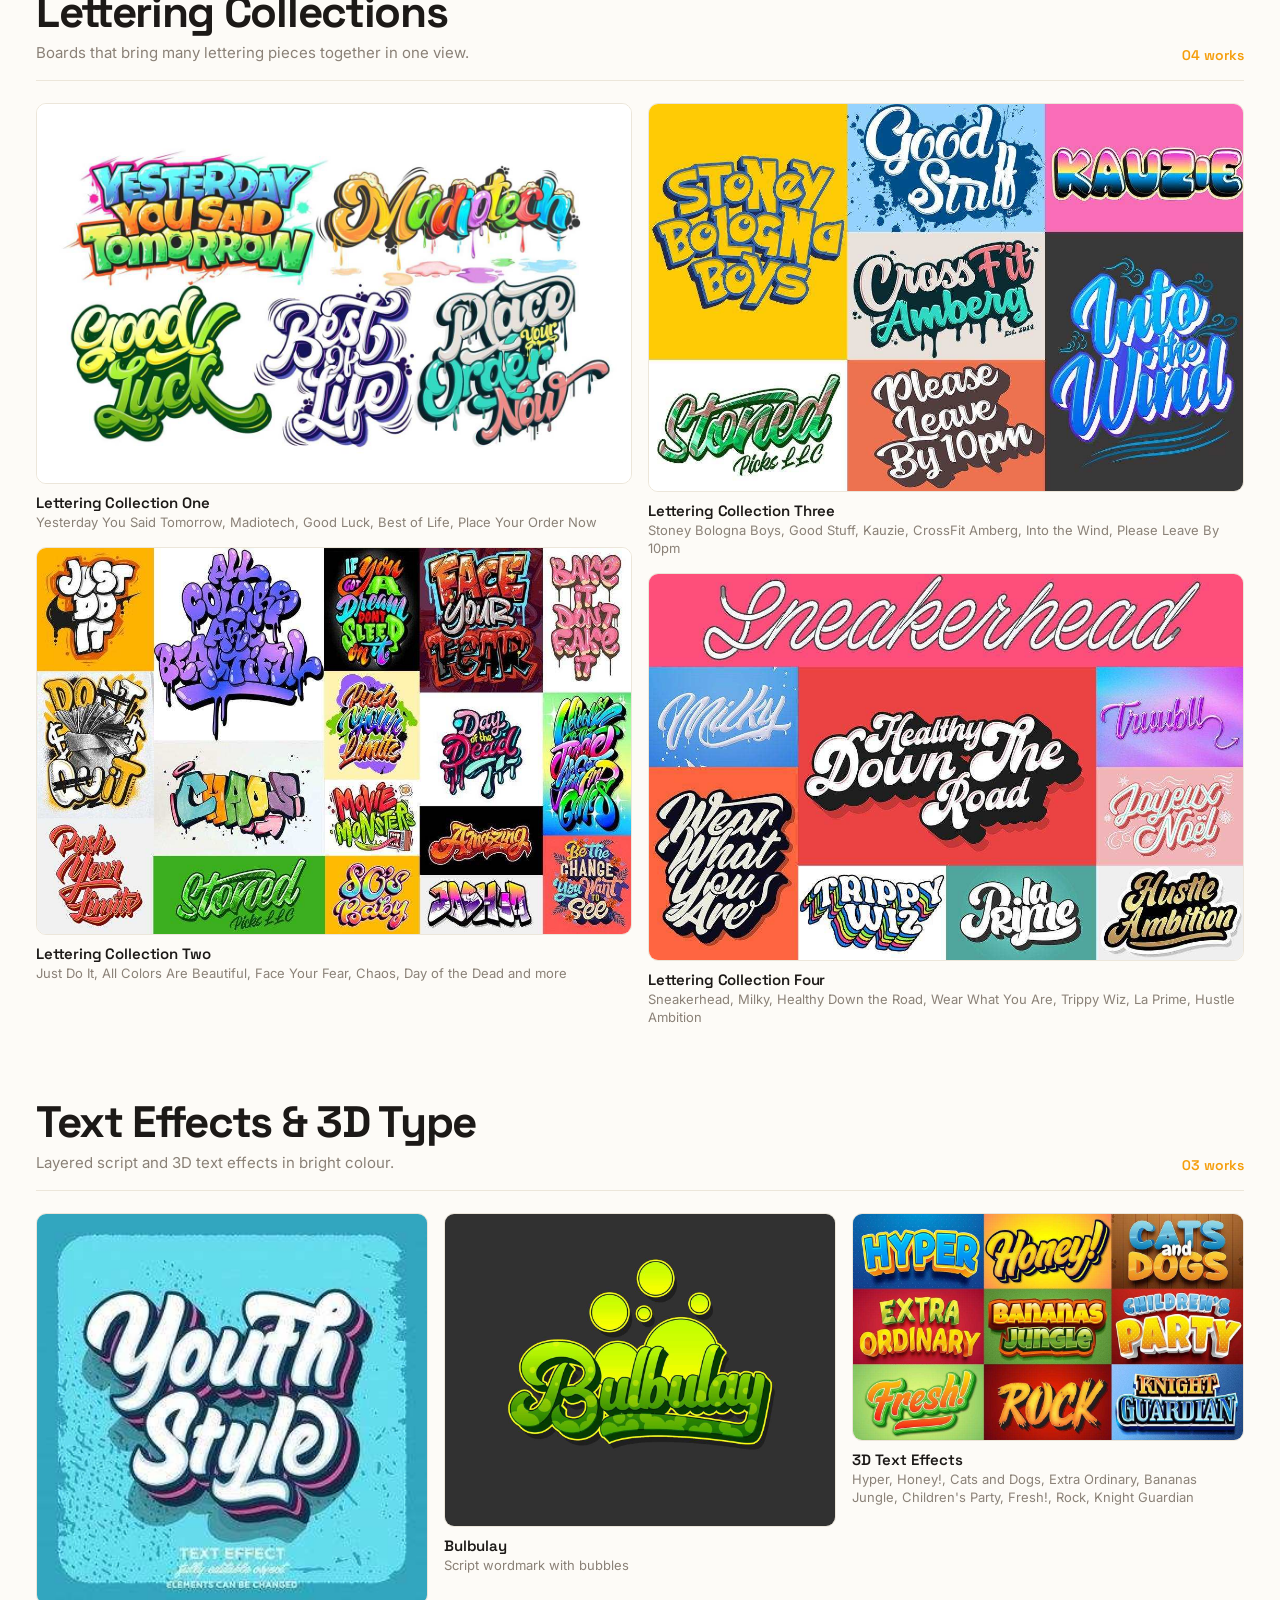
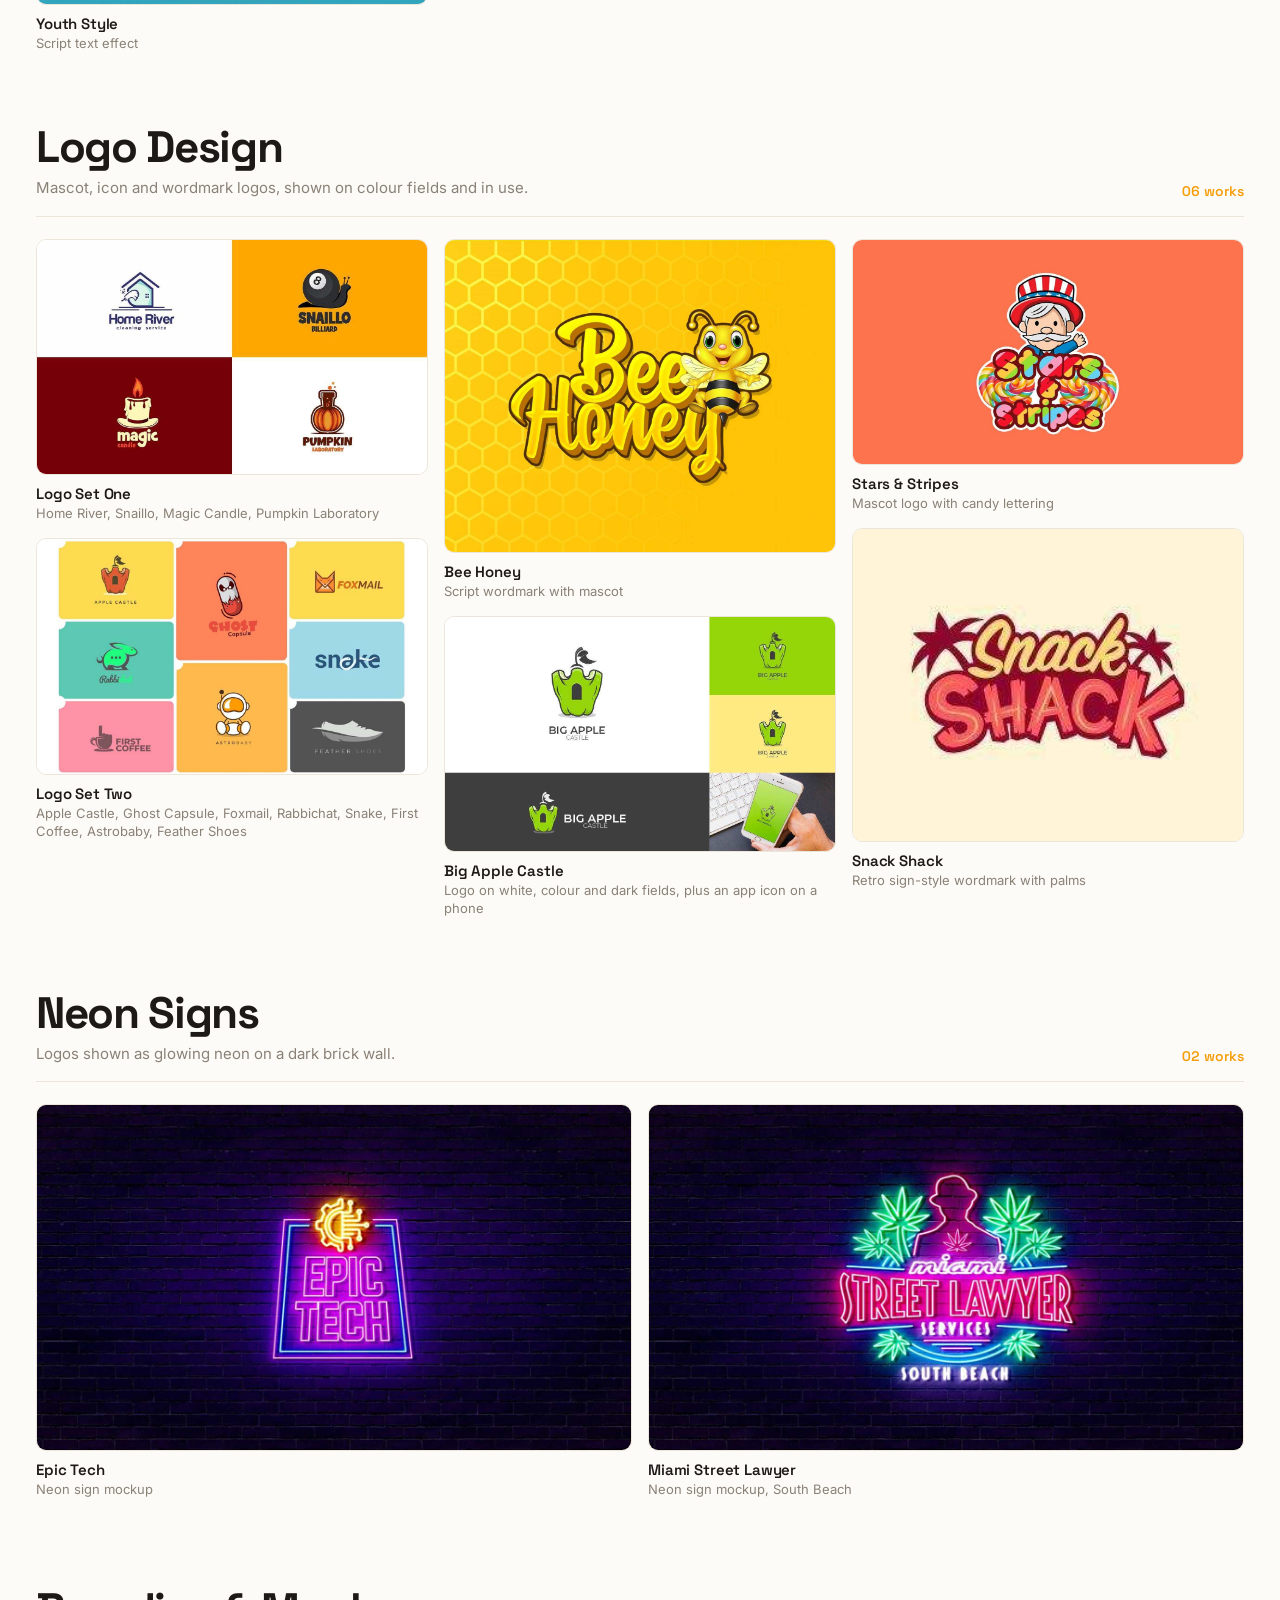
==== commit 58bcd20d: "feat: grid dot color customization + on/off toggle; visible palette button icon" ====
--- a/index.html
+++ b/index.html
@@ -115,8 +115,10 @@
                     <i class="fas fa-moon" data-icon="dark" aria-hidden="true"></i>
                 </button>
                 <button class="theme-toggle theme-palette" id="themePalette" type="button" aria-label="Customize appearance" title="Customize colors, background & icons">
-                    <i class="fas fa-sliders-h" aria-hidden="true" style="font-size:0.85rem; opacity:0.85;"></i>
-                    <i class="fas fa-palette" aria-hidden="true" style="font-size:0.95rem;"></i>
+                    <span class="palette-btn-icon" aria-hidden="true">
+                        <i class="fas fa-sliders-h"></i>
+                        <i class="fas fa-palette"></i>
+                    </span>
                 </button>
                 <div class="palette-popup" id="palettePopup" role="menu" aria-label="Appearance customizer">
                     <div class="palette-section">
@@ -184,6 +186,34 @@
                         <button type="button" class="palette-item" role="menuitem" data-bg-style="minimal" aria-pressed="false">
                             <span class="palette-swatch" style="background:#0a0a0f"></span>
                             <span class="palette-name">Minimal</span>
+                        </button>
+                    </div>
+
+                    <div class="palette-section">
+                        <span class="palette-section-title">Grid Dot Color</span>
+                        <button type="button" class="palette-item" role="menuitem" data-grid-color="rgba(255,255,255,0.10)" aria-pressed="false">
+                            <span class="palette-swatch" style="background:rgba(255,255,255,0.10)"></span>
+                            <span class="palette-name">White</span>
+                        </button>
+                        <button type="button" class="palette-item" role="menuitem" data-grid-color="rgba(124,58,237,0.15)" aria-pressed="false">
+                            <span class="palette-swatch" style="background:rgba(124,58,237,0.15)"></span>
+                            <span class="palette-name">Purple</span>
+                        </button>
+                        <button type="button" class="palette-item" role="menuitem" data-grid-color="rgba(37,99,235,0.15)" aria-pressed="false">
+                            <span class="palette-swatch" style="background:rgba(37,99,235,0.15)"></span>
+                            <span class="palette-name">Blue</span>
+                        </button>
+                        <button type="button" class="palette-item" role="menuitem" data-grid-color="rgba(16,185,129,0.15)" aria-pressed="false">
+                            <span class="palette-swatch" style="background:rgba(16,185,129,0.15)"></span>
+                            <span class="palette-name">Emerald</span>
+                        </button>
+                        <button type="button" class="palette-item" role="menuitem" data-grid-color="rgba(217,119,6,0.15)" aria-pressed="false">
+                            <span class="palette-swatch" style="background:rgba(217,119,6,0.15)"></span>
+                            <span class="palette-name">Amber</span>
+                        </button>
+                        <button type="button" class="palette-item" role="menuitem" data-grid-color="rgba(244,63,94,0.15)" aria-pressed="false">
+                            <span class="palette-swatch" style="background:rgba(244,63,94,0.15)"></span>
+                            <span class="palette-name">Rose</span>
                         </button>
                     </div>
 
--- a/styles.css
+++ b/styles.css
@@ -10,6 +10,7 @@
     --accent: #7c3aed;
     --accent-light: #a78bfa;
     --accent-glow: rgba(124, 58, 237, 0.3);
+    --accent-rgb: 124, 58, 237;
     --gradient-1: linear-gradient(135deg, #7c3aed 0%, #a855f7 50%, #6366f1 100%);
     --gradient-2: linear-gradient(135deg, #6366f1 0%, #8b5cf6 100%);
     --border: rgba(255, 255, 255, 0.06);
@@ -21,6 +22,7 @@
     --transition: all 0.3s cubic-bezier(0.4, 0, 0.2, 1);
     --font-primary: 'Inter', sans-serif;
     --font-display: 'Space Grotesk', sans-serif;
+    --grid-dots: rgba(255, 255, 255, 0.10);
 }
 
 /* ===== Reset & Base ===== */
@@ -3246,6 +3248,7 @@
     --border-hover: rgba(28, 25, 23, 0.16);
     --shadow: 0 4px 24px rgba(120, 72, 0, 0.08);
     --shadow-lg: 0 8px 48px rgba(120, 72, 0, 0.12);
+    --grid-dots: rgba(28, 25, 23, 0.10);
     color-scheme: light;
 }
 :root[data-theme="light"] ::selection { background: #f59e0b; color: #1c1917; }
@@ -3399,7 +3402,7 @@
     pointer-events: none;
     /* Dot matrix base + brighter crosshair intersections */
     background-image:
-        radial-gradient(circle at 50% 50%, rgba(255, 255, 255, 0.10) 1px, transparent 1px),
+        radial-gradient(circle at 50% 50%, var(--grid-dots) 1px, transparent 1px),
         linear-gradient(rgba(255, 255, 255, 0.03) 1px, transparent 1px),
         linear-gradient(90deg, rgba(255, 255, 255, 0.03) 1px, transparent 1px);
     background-size: 64px 64px, 128px 128px, 128px 128px;
@@ -4377,7 +4380,7 @@
 }
 :root[data-theme="light"] .ambient-grid {
     background-image:
-        radial-gradient(circle at 50% 50%, rgba(28, 25, 23, 0.10) 1px, transparent 1px),
+        radial-gradient(circle at 50% 50%, var(--grid-dots) 1px, transparent 1px),
         linear-gradient(rgba(28, 25, 23, 0.03) 1px, transparent 1px),
         linear-gradient(90deg, rgba(28, 25, 23, 0.03) 1px, transparent 1px);
     background-size: 64px 64px, 128px 128px, 128px 128px;
@@ -4396,99 +4399,99 @@
 }
 :root[data-theme="light"] .nav-link:hover { background: rgba(28, 25, 23, 0.05); }
 :root[data-theme="light"] .nav-link.active {
-    background: rgba(245, 158, 11, 0.18);
-    box-shadow: inset 0 0 0 1px rgba(217, 119, 6, 0.28);
-}
-:root[data-theme="light"] .nav-link--ai { color: #b45309; }
+    background: rgba(var(--accent-rgb, 217, 119, 6), 0.18);
+    box-shadow: inset 0 0 0 1px rgba(var(--accent-rgb, 217, 119, 6), 0.28);
+}
+:root[data-theme="light"] .nav-link--ai { color: var(--accent); }
 :root[data-theme="light"] .nav-link--ai.active {
-    color: #1c1917;
-    background: linear-gradient(135deg, rgba(245, 158, 11, 0.5), rgba(251, 191, 36, 0.35));
-    box-shadow: inset 0 0 0 1px rgba(217, 119, 6, 0.3);
-}
-:root[data-theme="light"] .nav-pulse { background: #d97706; }
+    color: var(--text-primary);
+    background: linear-gradient(135deg, rgba(var(--accent-rgb, 217, 119, 6), 0.5), rgba(var(--accent-rgb, 217, 119, 6), 0.35));
+    box-shadow: inset 0 0 0 1px rgba(var(--accent-rgb, 217, 119, 6), 0.3);
+}
+:root[data-theme="light"] .nav-pulse { background: var(--accent); }
 :root[data-theme="light"] .nav-logo-copy small { color: var(--text-muted); }
 :root[data-theme="light"] .nav-logo-mark {
-    background: linear-gradient(140deg, #b45309, #d97706 55%, #f59e0b);
-    box-shadow: 0 8px 22px rgba(217, 119, 6, 0.32);
-}
-:root[data-theme="light"] .nav-cta { color: #fff; background: linear-gradient(135deg, #b45309, #d97706 55%, #f59e0b); }
+    background: var(--gradient-1);
+    box-shadow: 0 8px 22px var(--accent-glow);
+}
+:root[data-theme="light"] .nav-cta { color: #fff; background: var(--gradient-1); }
 
 :root[data-theme="light"] .float-chip {
     border-color: rgba(28, 25, 23, 0.1);
     background: rgba(255, 255, 255, 0.8);
     color: var(--text-primary);
-    box-shadow: 0 12px 30px rgba(120, 72, 0, 0.16), inset 0 1px 0 rgba(255, 255, 255, 0.9);
+    box-shadow: 0 12px 30px rgba(var(--accent-rgb, 217, 119, 6), 0.16), inset 0 1px 0 rgba(255, 255, 255, 0.9);
 }
 :root[data-theme="light"] .float-chip i {
-    color: #b45309;
-    background: rgba(245, 158, 11, 0.16);
+    color: var(--accent);
+    background: rgba(var(--accent-rgb, 217, 119, 6), 0.16);
 }
 :root[data-theme="light"] .float-chip--ai {
-    border-color: rgba(217, 119, 6, 0.25);
+    border-color: rgba(var(--accent-rgb, 217, 119, 6), 0.25);
     background: rgba(255, 251, 243, 0.86);
 }
 :root[data-theme="light"] .float-chip--ai i {
-    color: #0e7490;
-    background: rgba(14, 116, 144, 0.12);
+    color: var(--accent-light);
+    background: rgba(var(--accent-rgb, 217, 119, 6), 0.12);
 }
 :root[data-theme="light"] .float-chip:hover,
 :root[data-theme="light"] .float-chip:focus-visible,
 :root[data-theme="light"] .float-chip.is-open {
     background: #fff;
-    border-color: rgba(217, 119, 6, 0.6);
-    box-shadow: 0 18px 44px rgba(120, 72, 0, 0.22);
+    border-color: rgba(var(--accent-rgb, 217, 119, 6), 0.6);
+    box-shadow: 0 18px 44px rgba(var(--accent-rgb, 217, 119, 6), 0.22);
 }
 :root[data-theme="light"] .fc-pop {
     background: #fff;
     border-color: rgba(28, 25, 23, 0.1);
-    box-shadow: 0 18px 40px rgba(120, 72, 0, 0.2);
+    box-shadow: 0 18px 40px rgba(var(--accent-rgb, 217, 119, 6), 0.2);
 }
 :root[data-theme="light"] .fc-pop strong { color: var(--text-primary); }
 
 :root[data-theme="light"] .ai-platform-card {
     background: linear-gradient(160deg, rgba(255, 255, 255, 0.9), transparent 55%), var(--bg-card);
-    box-shadow: 0 10px 34px rgba(120, 72, 0, 0.08);
+    box-shadow: 0 10px 34px rgba(var(--accent-rgb, 217, 119, 6), 0.08);
 }
 :root[data-theme="light"] .ai-level-badge {
-    border-color: rgba(217, 119, 6, 0.3);
-    background: rgba(245, 158, 11, 0.14);
-    color: #b45309;
-}
-:root[data-theme="light"] .ai-level-badge:not(:first-child) { color: #b45309; }
+    border-color: rgba(var(--accent-rgb, 217, 119, 6), 0.3);
+    background: rgba(var(--accent-rgb, 217, 119, 6), 0.14);
+    color: var(--accent);
+}
+:root[data-theme="light"] .ai-level-badge:not(:first-child) { color: var(--accent); }
 :root[data-theme="light"] .ai-platform-card--artlist .ai-level-badge {
-    border-color: rgba(234, 88, 12, 0.3);
-    background: rgba(249, 115, 22, 0.12);
-    color: #c2410c;
+    border-color: rgba(var(--accent-rgb, 217, 119, 6), 0.3);
+    background: rgba(var(--accent-rgb, 217, 119, 6), 0.12);
+    color: var(--accent);
 }
 :root[data-theme="light"] .ai-platform-models > span {
     background: rgba(28, 25, 23, 0.035);
 }
 :root[data-theme="light"] .ai-platform-models .ai-platform-count {
-    border-color: rgba(217, 119, 6, 0.35);
-    background: rgba(245, 158, 11, 0.14);
-    color: #b45309;
+    border-color: rgba(var(--accent-rgb, 217, 119, 6), 0.35);
+    background: rgba(var(--accent-rgb, 217, 119, 6), 0.14);
+    color: var(--accent);
 }
 :root[data-theme="light"] .ai-platform-card--artlist .ai-platform-count {
-    border-color: rgba(234, 88, 12, 0.3);
-    background: rgba(249, 115, 22, 0.12);
-    color: #c2410c;
+    border-color: rgba(var(--accent-rgb, 217, 119, 6), 0.3);
+    background: rgba(var(--accent-rgb, 217, 119, 6), 0.12);
+    color: var(--accent);
 }
 :root[data-theme="light"] .ai-lab { background: rgba(255, 255, 255, 0.55); }
 :root[data-theme="light"] .ai-model-card {
     background: var(--bg-card);
-    box-shadow: 0 6px 18px rgba(120, 72, 0, 0.06);
+    box-shadow: 0 6px 18px rgba(var(--accent-rgb, 217, 119, 6), 0.06);
 }
 :root[data-theme="light"] .ai-model-card.is-open {
-    background: linear-gradient(150deg, rgba(245, 158, 11, 0.1), transparent 60%), var(--bg-card);
+    background: linear-gradient(150deg, rgba(var(--accent-rgb, 217, 119, 6), 0.1), transparent 60%), var(--bg-card);
 }
 :root[data-theme="light"] .ai-model-icon {
-    background: rgba(245, 158, 11, 0.14);
-    color: #b45309;
-}
-:root[data-theme="light"] .ai-model-platforms span { color: #b45309; }
-:root[data-theme="light"] .ai-model-use i { color: #0e7490; }
+    background: rgba(var(--accent-rgb, 217, 119, 6), 0.14);
+    color: var(--accent);
+}
+:root[data-theme="light"] .ai-model-platforms span { color: var(--accent); }
+:root[data-theme="light"] .ai-model-use i { color: var(--accent-light); }
 :root[data-theme="light"] .ai-step { background: rgba(28, 25, 23, 0.02); }
-:root[data-theme="light"] .ai-step:hover { background: rgba(245, 158, 11, 0.08); }
+:root[data-theme="light"] .ai-step:hover { background: rgba(var(--accent-rgb, 217, 119, 6), 0.08); }
 
 /* ---------- 7. Responsive ---------- */
 @media (max-width: 1120px) {
@@ -4653,7 +4656,19 @@
     transition: var(--transition);
     display: grid;
     place-items: center;
-    font-size: 0.95rem;
+}
+
+.theme-palette .palette-btn-icon {
+    font-size: 1.1rem;
+    display: flex;
+    gap: 2px;
+    align-items: center;
+    justify-content: center;
+}
+
+.theme-palette .palette-btn-icon i {
+    color: var(--text-secondary);
+    filter: drop-shadow(0 1px 1px rgba(0,0,0,0.3));
 }
 
 .theme-palette:hover {
@@ -4662,21 +4677,29 @@
     transform: rotate(15deg);
 }
 
+.theme-palette:hover .palette-btn-icon i {
+    color: var(--accent);
+}
+
 :root[data-theme="light"] .theme-palette {
     background: #fff;
     color: var(--text-secondary);
+    border-color: rgba(28, 25, 23, 0.12);
 }
 
 .palette-popup {
     position: fixed;
-    top: 56px;
+    top: 60px;
     right: 20px;
     z-index: 2000;
     display: flex;
     flex-direction: column;
     gap: 8px;
-    padding: 10px;
-    border-radius: 14px;
+    padding: 12px;
+    width: min(320px, 90vw);
+    max-height: 85vh;
+    overflow-y: auto;
+    border-radius: 16px;
     background: var(--bg-card);
     border: 1px solid var(--border);
     box-shadow: var(--shadow-lg);
@@ -4686,6 +4709,20 @@
     transition: opacity 0.25s, transform 0.25s, visibility 0.25s;
     -webkit-backdrop-filter: blur(16px);
     backdrop-filter: blur(16px);
+    scrollbar-width: thin;
+    scrollbar-color: var(--accent) var(--bg-secondary);
+}
+
+.palette-popup::-webkit-scrollbar {
+    width: 6px;
+}
+.palette-popup::-webkit-scrollbar-track {
+    background: var(--bg-secondary);
+    border-radius: 4px;
+}
+.palette-popup::-webkit-scrollbar-thumb {
+    background: var(--accent);
+    border-radius: 4px;
 }
 
 .palette-popup.open {
@@ -4751,68 +4788,119 @@
     background: rgba(28, 25, 23, 0.04);
 }
 
-/* ---------- Accent color theme variations ---------- */
-/* Default purple is already in :root */
+/* ============================================================
+   ACCENT COLOR THEME VARIATIONS — Light & Dark fully separated
+   Each color has its own dark & light version, relevant to the bg.
+   ============================================================ */
+
+/* ---------- DARK THEME (data-theme="dark") ---------- */
+
+/* Default Purple — Dark */
+:root[data-theme="dark"][data-theme-color="purple"],
+:root[data-theme-color="purple"] {
+    --accent: #7c3aed;
+    --accent-light: #a78bfa;
+    --accent-rgb: 124, 58, 237;
+    --accent-glow: rgba(124, 58, 237, 0.35);
+    --gradient-1: linear-gradient(135deg, #7c3aed 0%, #a855f7 50%, #6366f1 100%);
+    --gradient-2: linear-gradient(135deg, #6366f1 0%, #8b5cf6 100%);
+}
+
+/* Blue — Dark */
+:root[data-theme="dark"][data-theme-color="blue"],
 :root[data-theme-color="blue"] {
     --accent: #2563eb;
-    --accent-light: #3b82f6;
-    --accent-glow: rgba(37, 99, 235, 0.3);
+    --accent-light: #60a5fa;
+    --accent-rgb: 37, 99, 235;
+    --accent-glow: rgba(37, 99, 235, 0.35);
     --gradient-1: linear-gradient(135deg, #2563eb 0%, #3b82f6 50%, #0ea5e9 100%);
     --gradient-2: linear-gradient(135deg, #3b82f6 0%, #0ea5e9 100%);
 }
 
+/* Emerald — Dark */
+:root[data-theme="dark"][data-theme-color="emerald"],
 :root[data-theme-color="emerald"] {
     --accent: #10b981;
     --accent-light: #34d399;
-    --accent-glow: rgba(16, 185, 129, 0.3);
+    --accent-rgb: 16, 185, 129;
+    --accent-glow: rgba(16, 185, 129, 0.35);
     --gradient-1: linear-gradient(135deg, #10b981 0%, #34d399 50%, #059669 100%);
     --gradient-2: linear-gradient(135deg, #34d399 0%, #059669 100%);
 }
 
+/* Amber — Dark */
+:root[data-theme="dark"][data-theme-color="amber"],
 :root[data-theme-color="amber"] {
     --accent: #d97706;
-    --accent-light: #f59e0b;
-    --accent-glow: rgba(217, 119, 6, 0.3);
+    --accent-light: #fbbf24;
+    --accent-rgb: 217, 119, 6;
+    --accent-glow: rgba(217, 119, 6, 0.35);
     --gradient-1: linear-gradient(135deg, #d97706 0%, #f59e0b 50%, #fbbf24 100%);
     --gradient-2: linear-gradient(135deg, #f59e0b 0%, #fbbf24 100%);
 }
 
+/* Rose — Dark */
+:root[data-theme="dark"][data-theme-color="rose"],
 :root[data-theme-color="rose"] {
     --accent: #f43f5e;
     --accent-light: #fb7185;
-    --accent-glow: rgba(244, 63, 94, 0.3);
+    --accent-rgb: 244, 63, 94;
+    --accent-glow: rgba(244, 63, 94, 0.35);
     --gradient-1: linear-gradient(135deg, #f43f5e 0%, #fb7185 50%, #ec4899 100%);
     --gradient-2: linear-gradient(135deg, #fb7185 0%, #ec4899 100%);
 }
 
-/* Light theme + accent variations */
+/* ---------- LIGHT THEME (data-theme="light") ---------- */
+/* Darker / more saturated versions so they pop on light backgrounds */
+
+/* Purple — Light */
+:root[data-theme="light"][data-theme-color="purple"] {
+    --accent: #6d28d9;
+    --accent-light: #8b5cf6;
+    --accent-rgb: 109, 40, 217;
+    --accent-glow: rgba(109, 40, 217, 0.2);
+    --gradient-1: linear-gradient(135deg, #6d28d9 0%, #8b5cf6 50%, #a78bfa 100%);
+    --gradient-2: linear-gradient(135deg, #8b5cf6 0%, #a78bfa 100%);
+}
+
+/* Blue — Light */
 :root[data-theme="light"][data-theme-color="blue"] {
     --accent: #1d4ed8;
-    --accent-light: #2563eb;
-    --accent-glow: rgba(29, 78, 216, 0.25);
-    --gradient-1: linear-gradient(135deg, #1d4ed8 0%, #2563eb 50%, #0ea5e9 100%);
-    --gradient-2: linear-gradient(135deg, #2563eb 0%, #0ea5e9 100%);
-}
+    --accent-light: #3b82f6;
+    --accent-rgb: 29, 78, 216;
+    --accent-glow: rgba(29, 78, 216, 0.2);
+    --gradient-1: linear-gradient(135deg, #1d4ed8 0%, #3b82f6 50%, #60a5fa 100%);
+    --gradient-2: linear-gradient(135deg, #3b82f6 0%, #60a5fa 100%);
+}
+
+/* Emerald — Light */
 :root[data-theme="light"][data-theme-color="emerald"] {
     --accent: #059669;
     --accent-light: #10b981;
-    --accent-glow: rgba(5, 150, 105, 0.25);
-    --gradient-1: linear-gradient(135deg, #059669 0%, #10b981 50%, #059669 100%);
-    --gradient-2: linear-gradient(135deg, #10b981 0%, #059669 100%);
-}
+    --accent-rgb: 5, 150, 105;
+    --accent-glow: rgba(5, 150, 105, 0.2);
+    --gradient-1: linear-gradient(135deg, #059669 0%, #10b981 50%, #34d399 100%);
+    --gradient-2: linear-gradient(135deg, #10b981 0%, #34d399 100%);
+}
+
+/* Amber — Light */
 :root[data-theme="light"][data-theme-color="amber"] {
     --accent: #b45309;
     --accent-light: #d97706;
-    --accent-glow: rgba(180, 83, 9, 0.25);
+    --accent-rgb: 180, 83, 9;
+    --accent-glow: rgba(180, 83, 9, 0.2);
     --gradient-1: linear-gradient(135deg, #b45309 0%, #d97706 50%, #f59e0b 100%);
     --gradient-2: linear-gradient(135deg, #d97706 0%, #f59e0b 100%);
 }
+
+/* Rose — Light */
 :root[data-theme="light"][data-theme-color="rose"] {
     --accent: #be123c;
     --accent-light: #f43f5e;
-    --accent-glow: rgba(190, 18, 60, 0.25);
-    --gradient-1: linear-gradient(135deg, #be123c 0%, #f43f5e 50%, #ec4899 100%);
-    --gradient-2: linear-gradient(135deg, #f43f5e 0%, #ec4899 100%);
+    --accent-rgb: 190, 18, 60;
+    --accent-glow: rgba(190, 18, 60, 0.2);
+    --gradient-1: linear-gradient(135deg, #be123c 0%, #f43f5e 50%, #fb7185 100%);
+    --gradient-2: linear-gradient(135deg, #f43f5e 0%, #fb7185 100%);
 }
 
 /* Palette sections */
@@ -4853,7 +4941,7 @@
 }
 
 .palette-item[aria-pressed="true"] .palette-swatch i {
-    color: #fff;
+    color: var(--text-primary);
 }
 
 /* Toggle switches */
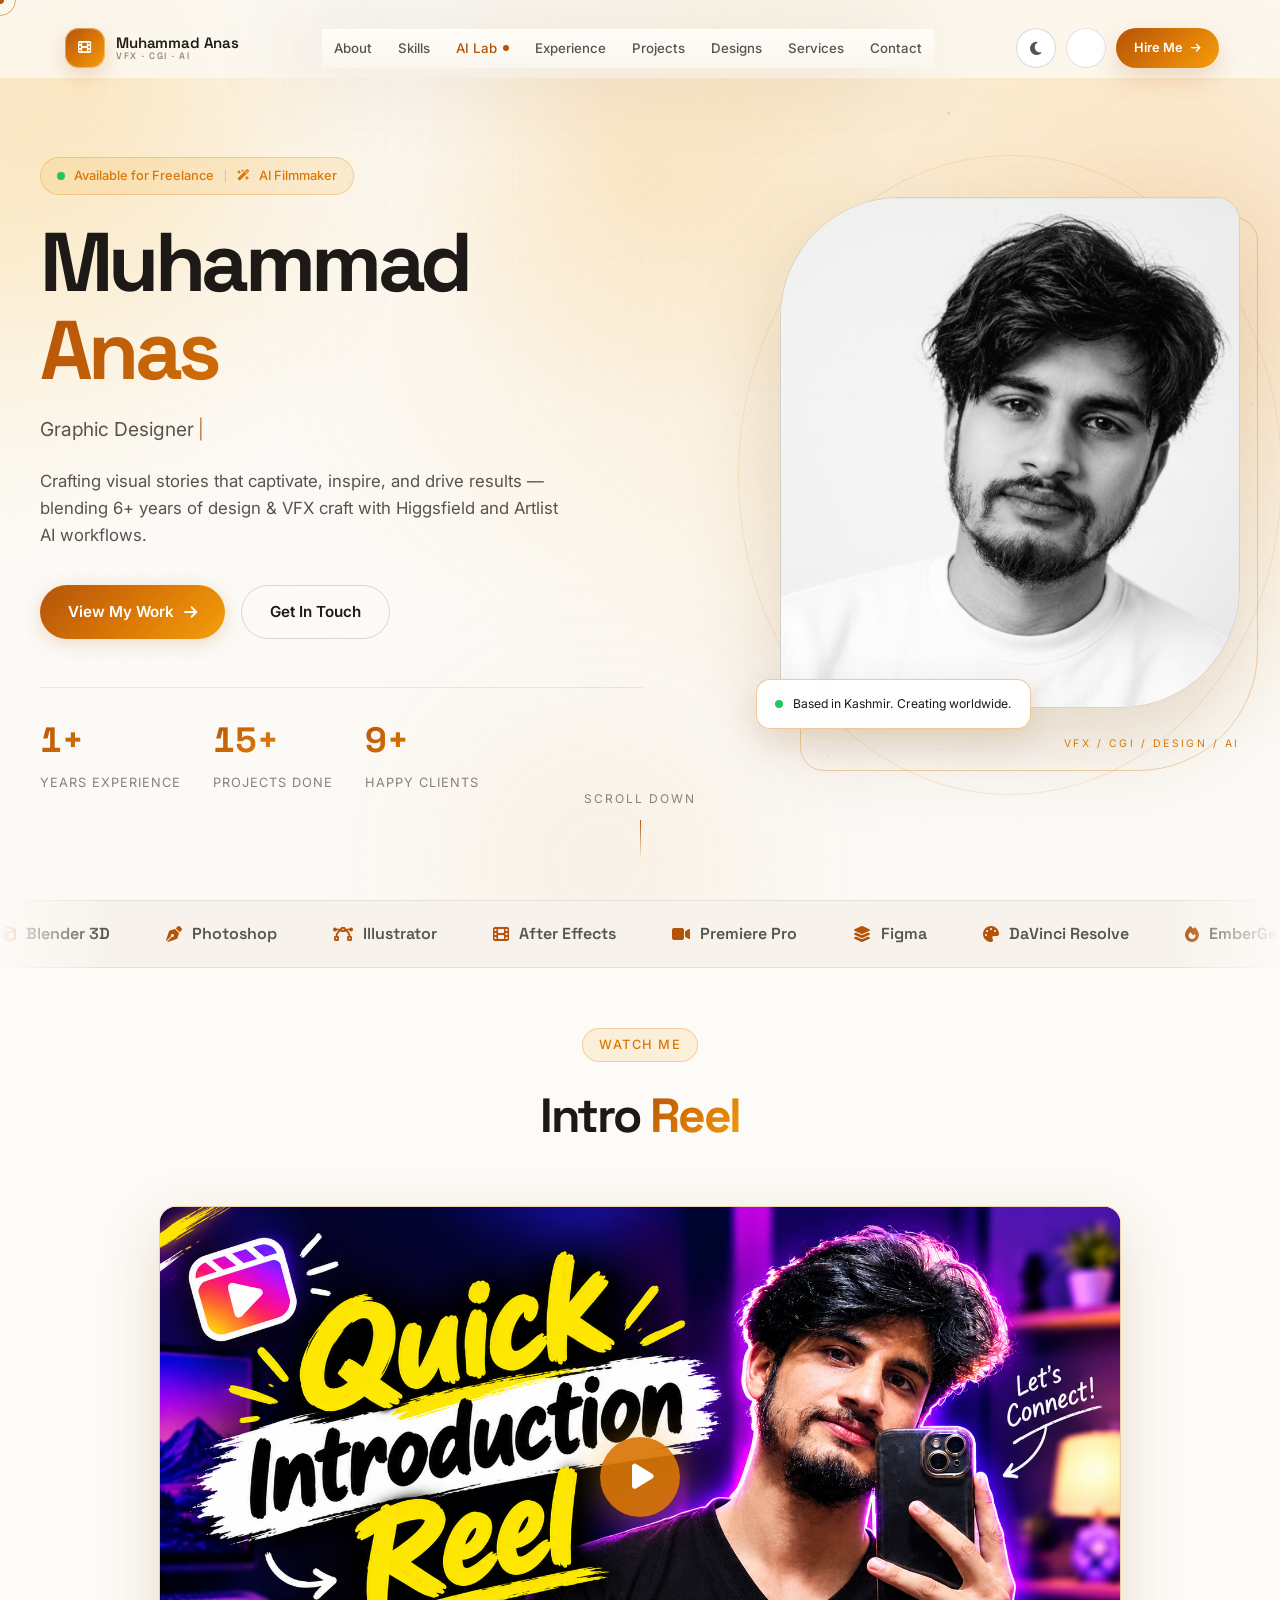
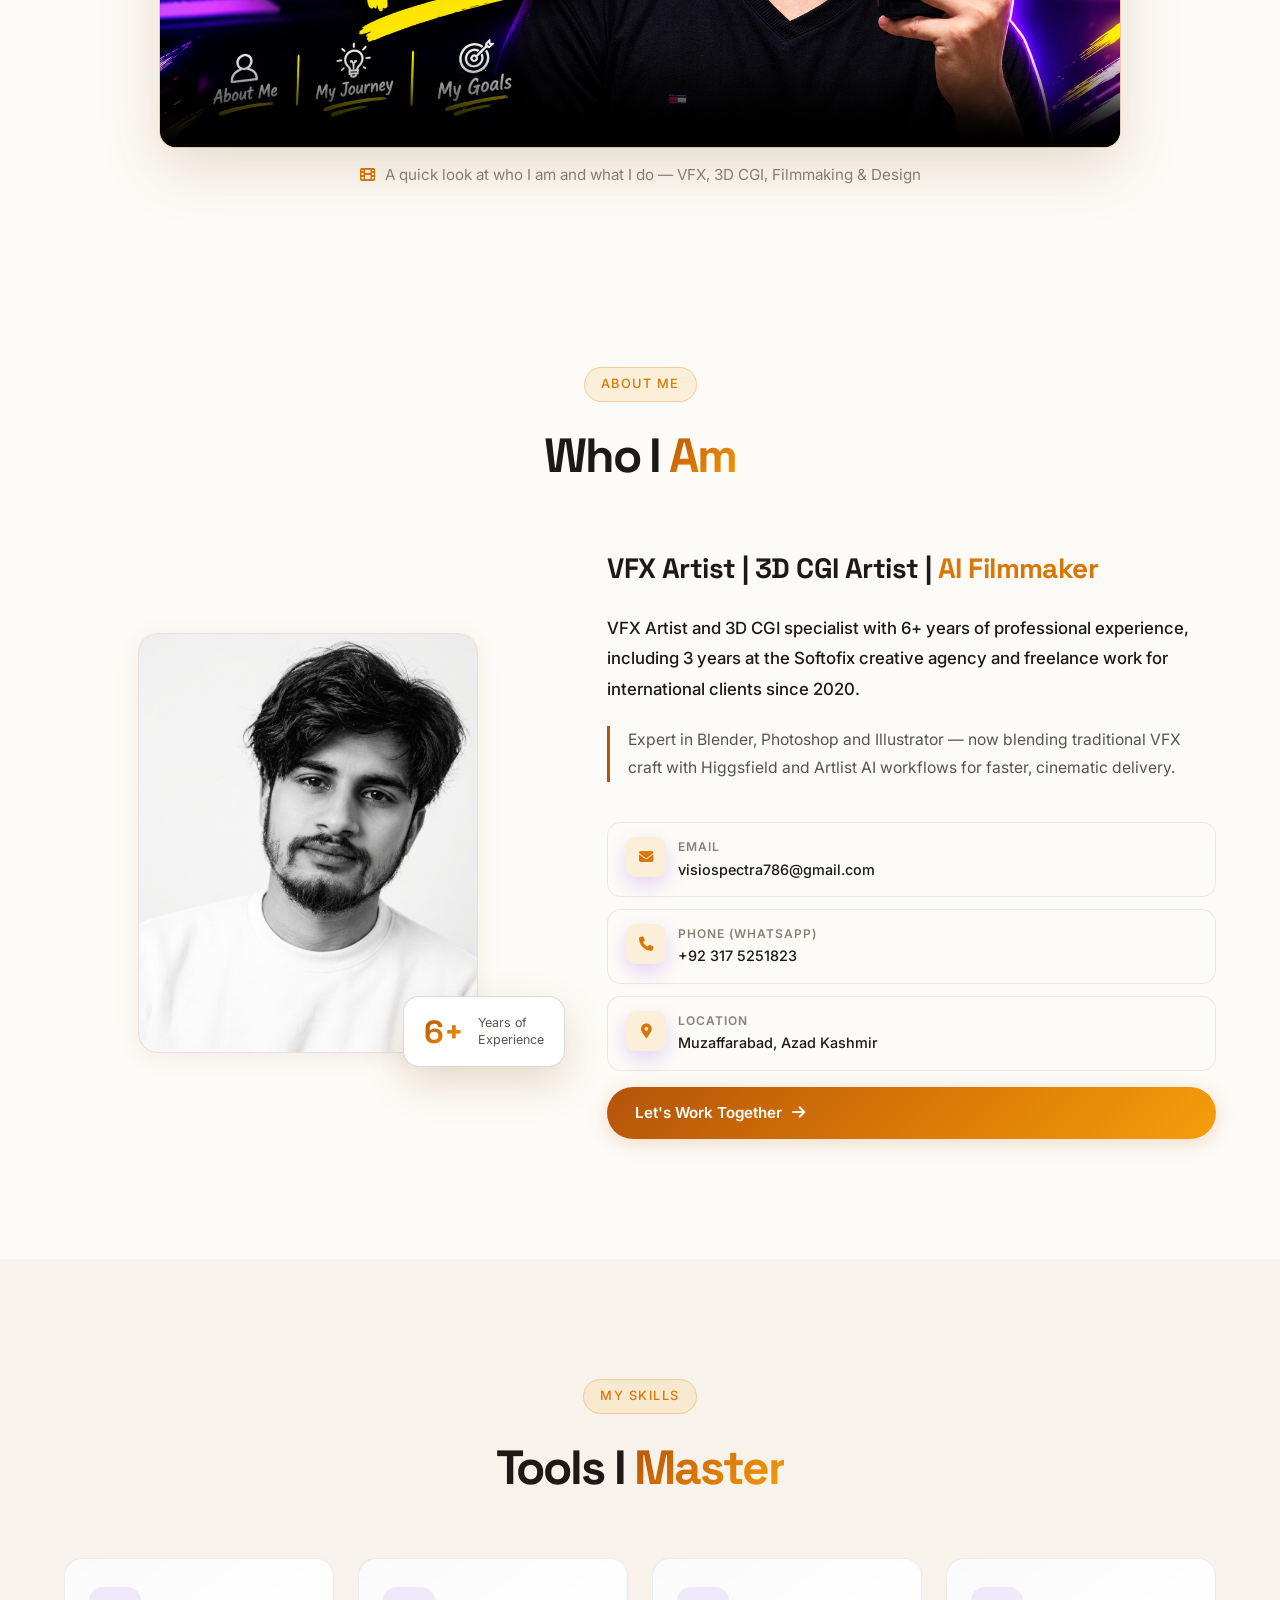
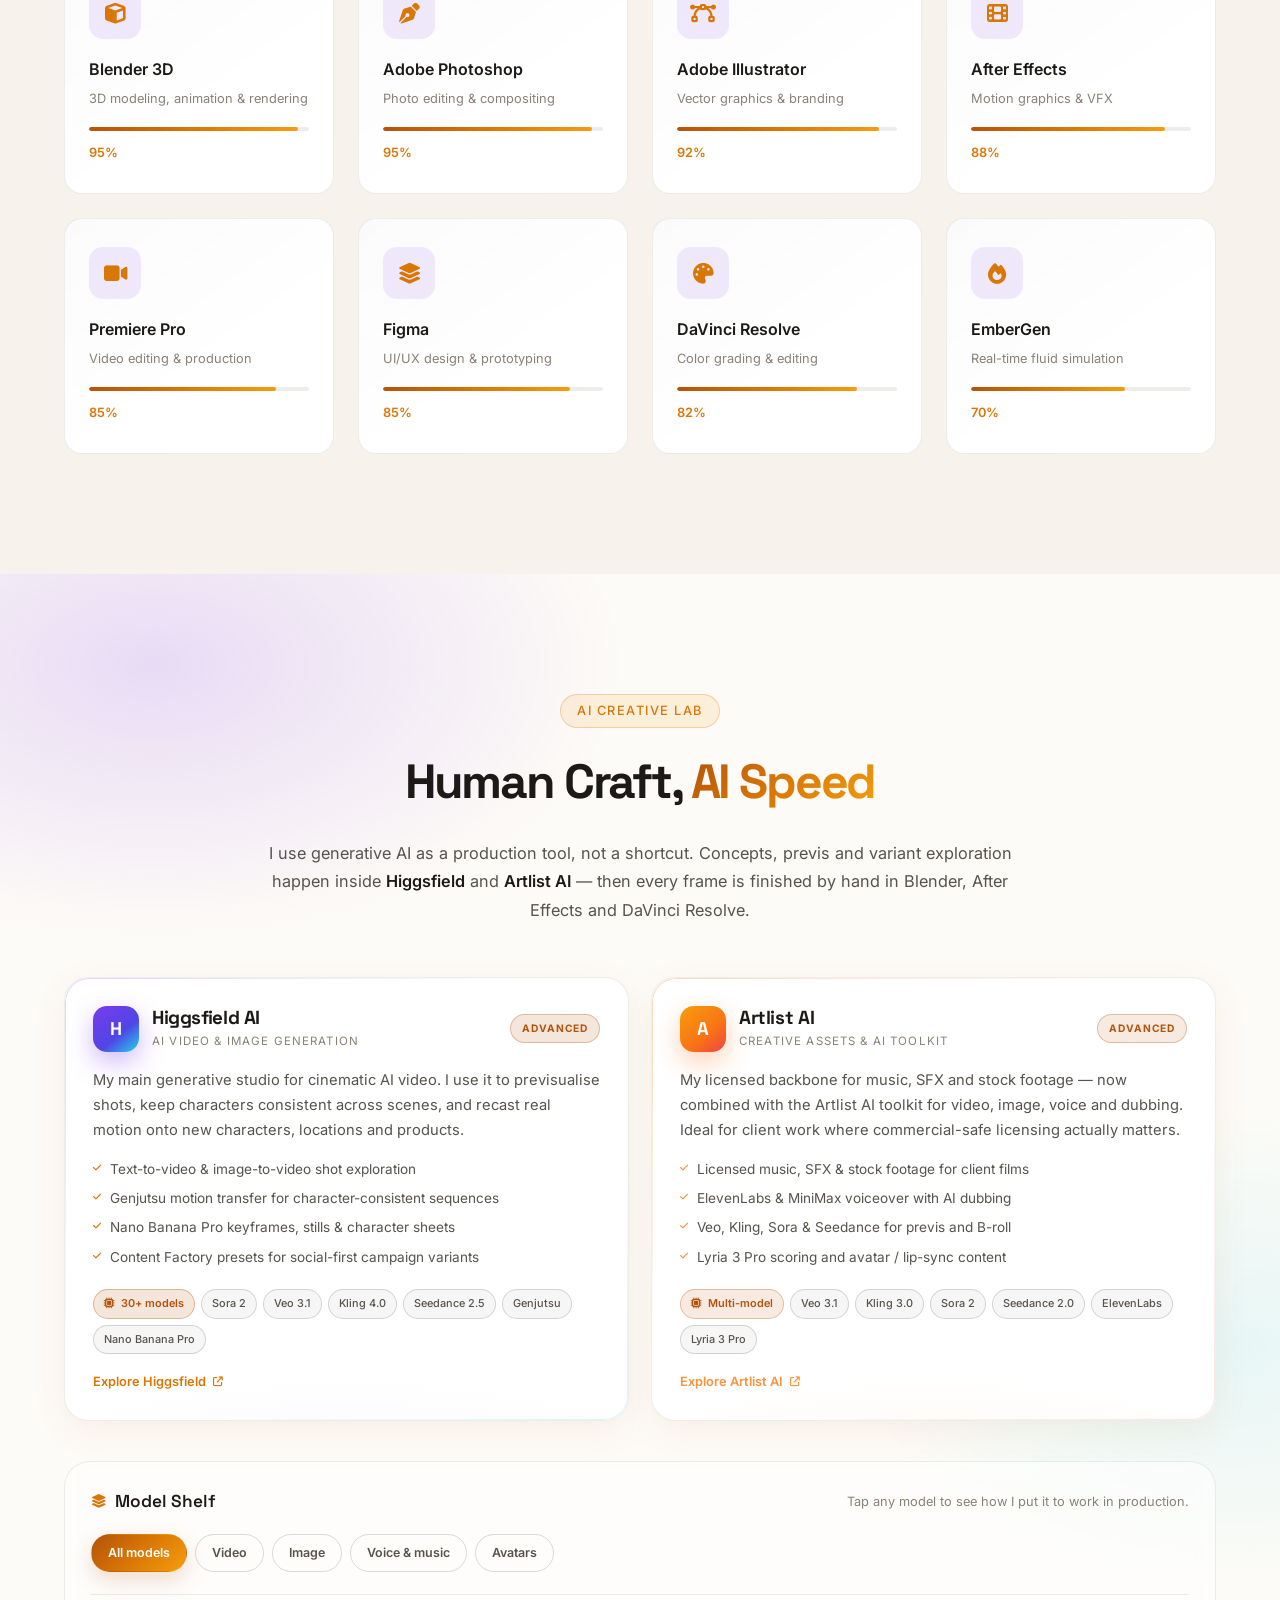
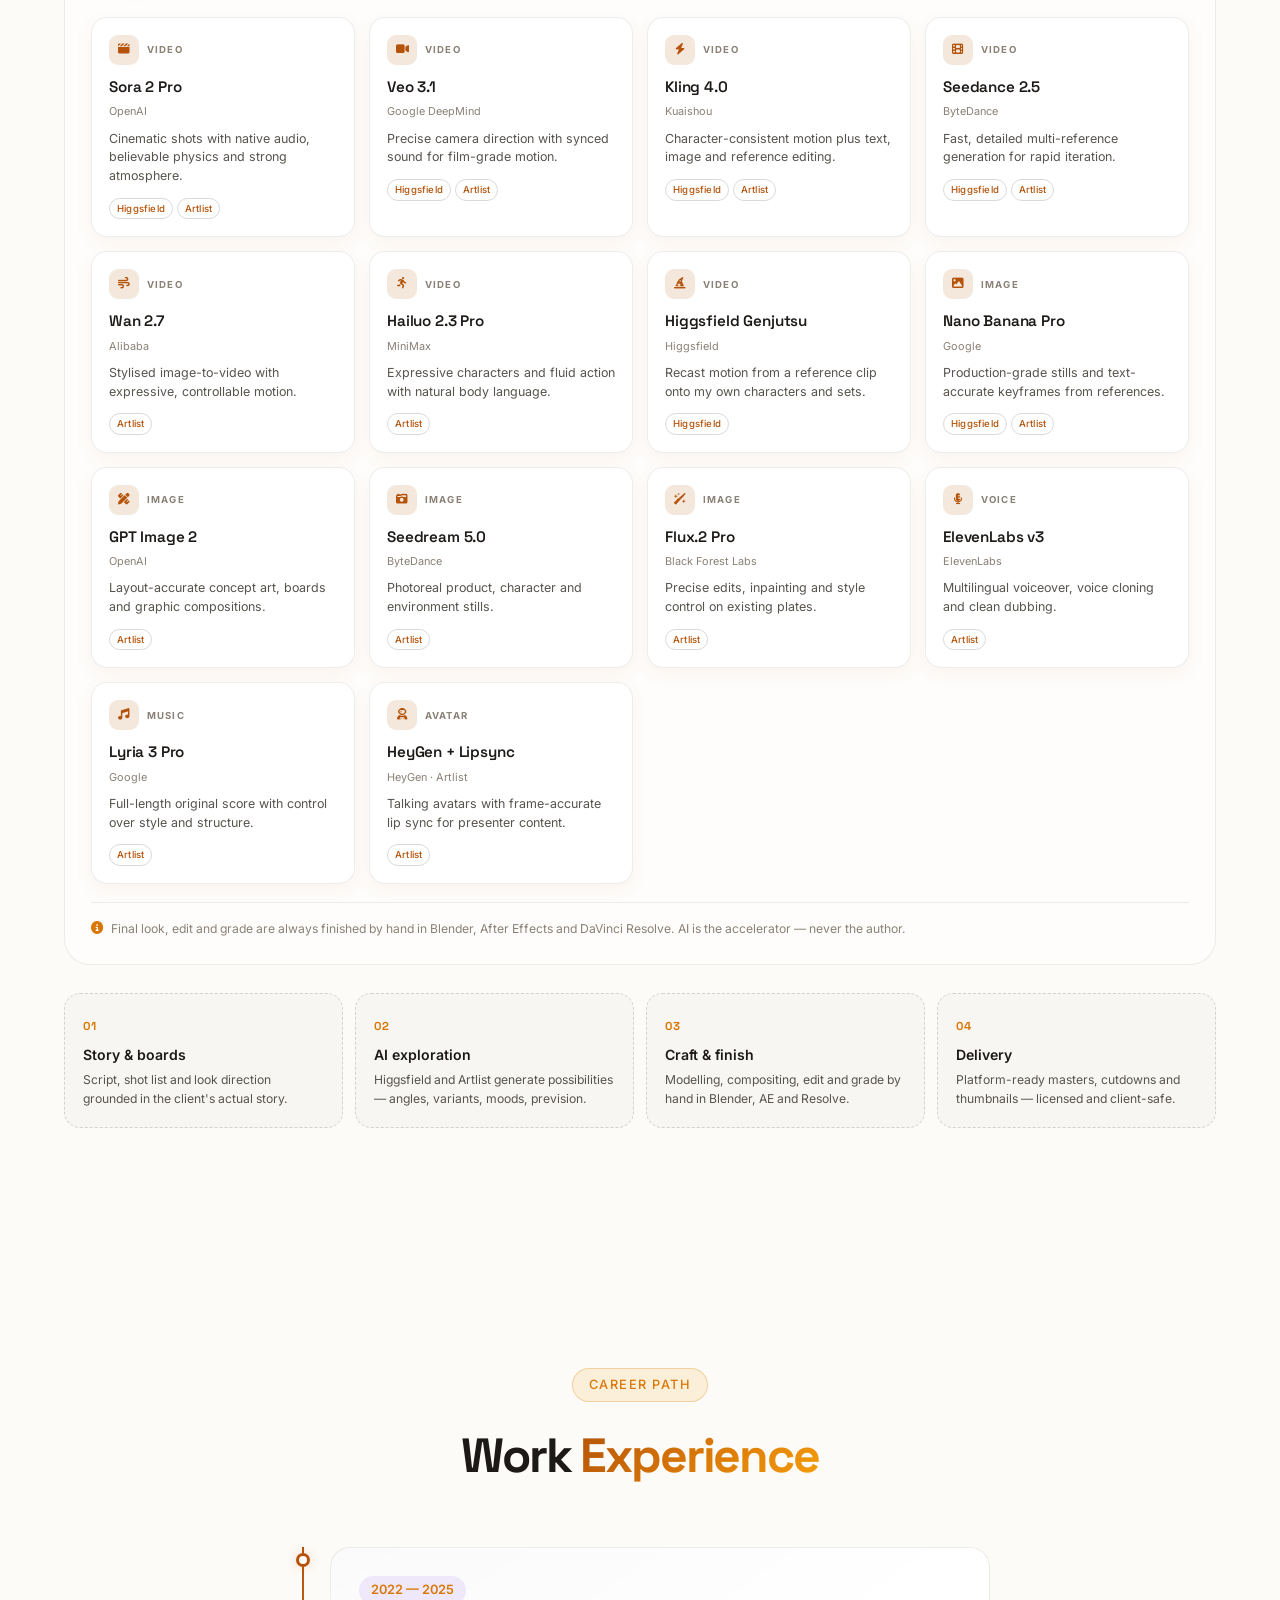
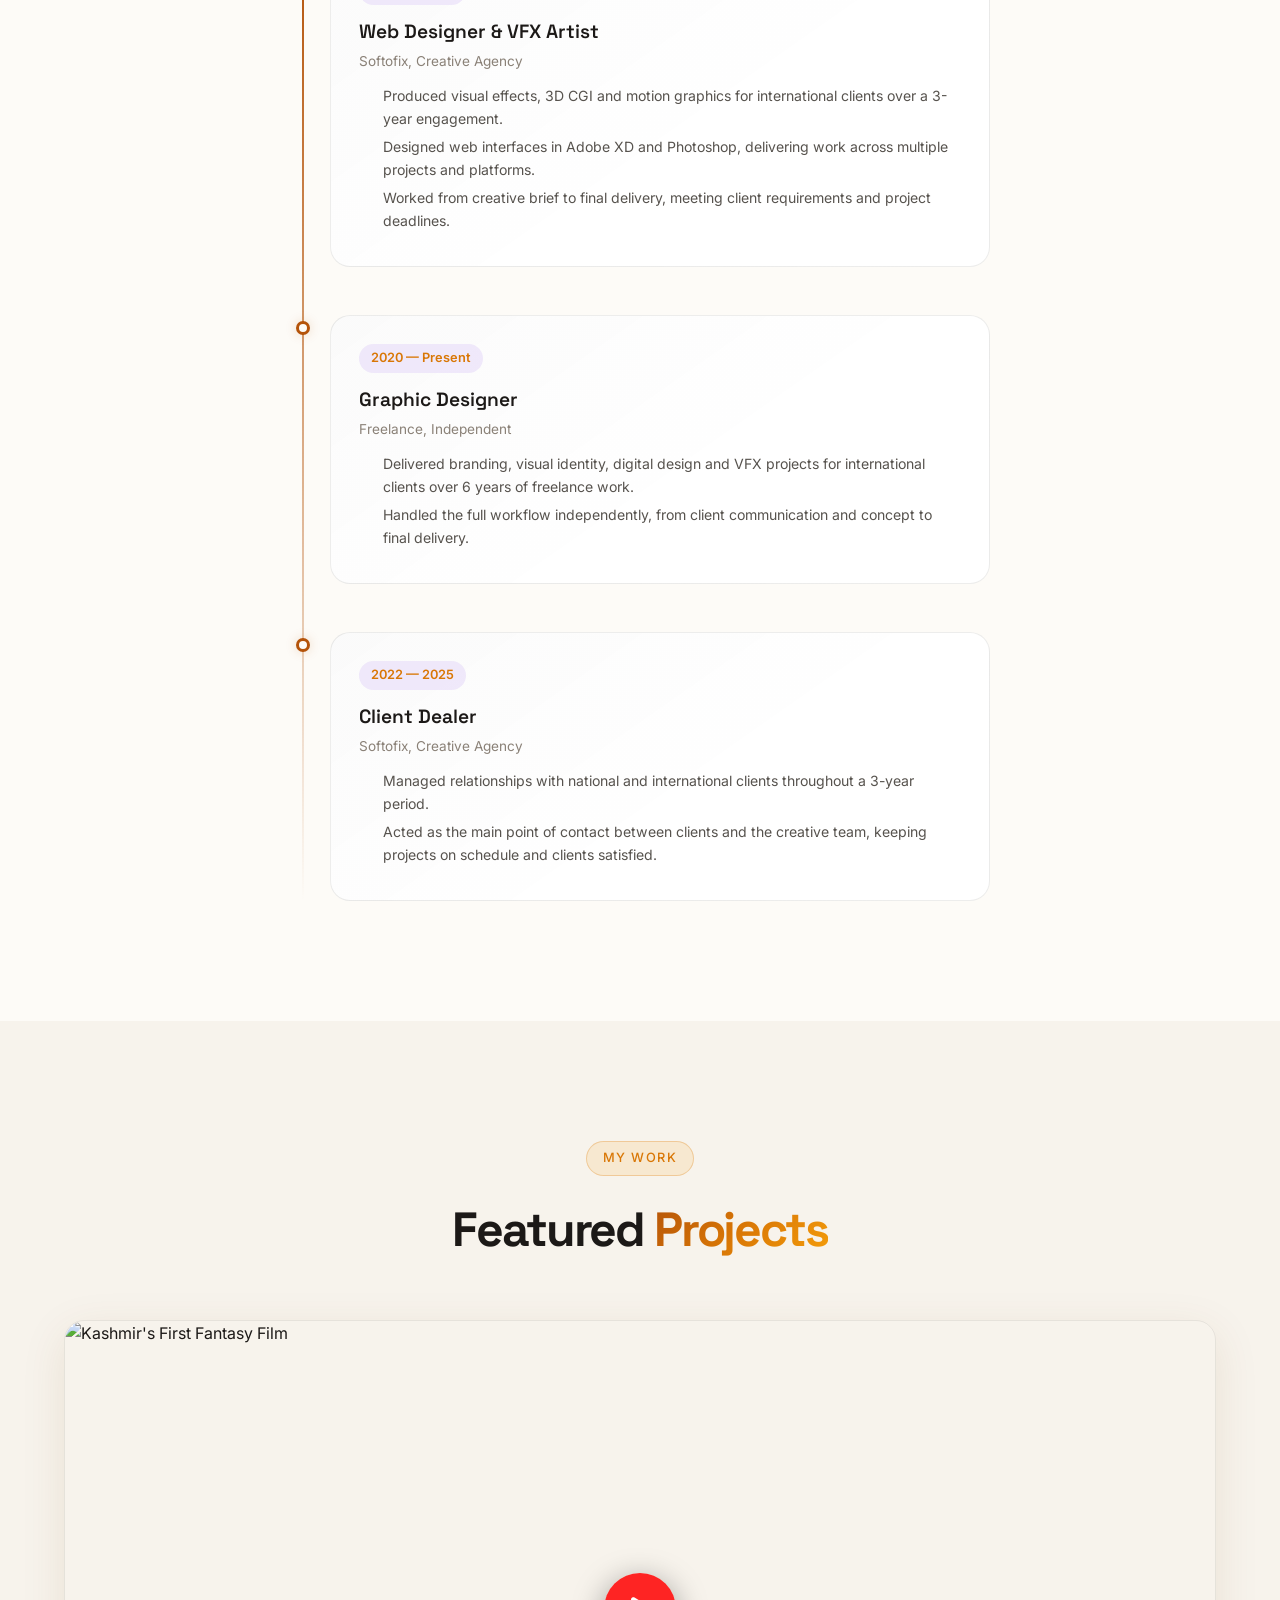
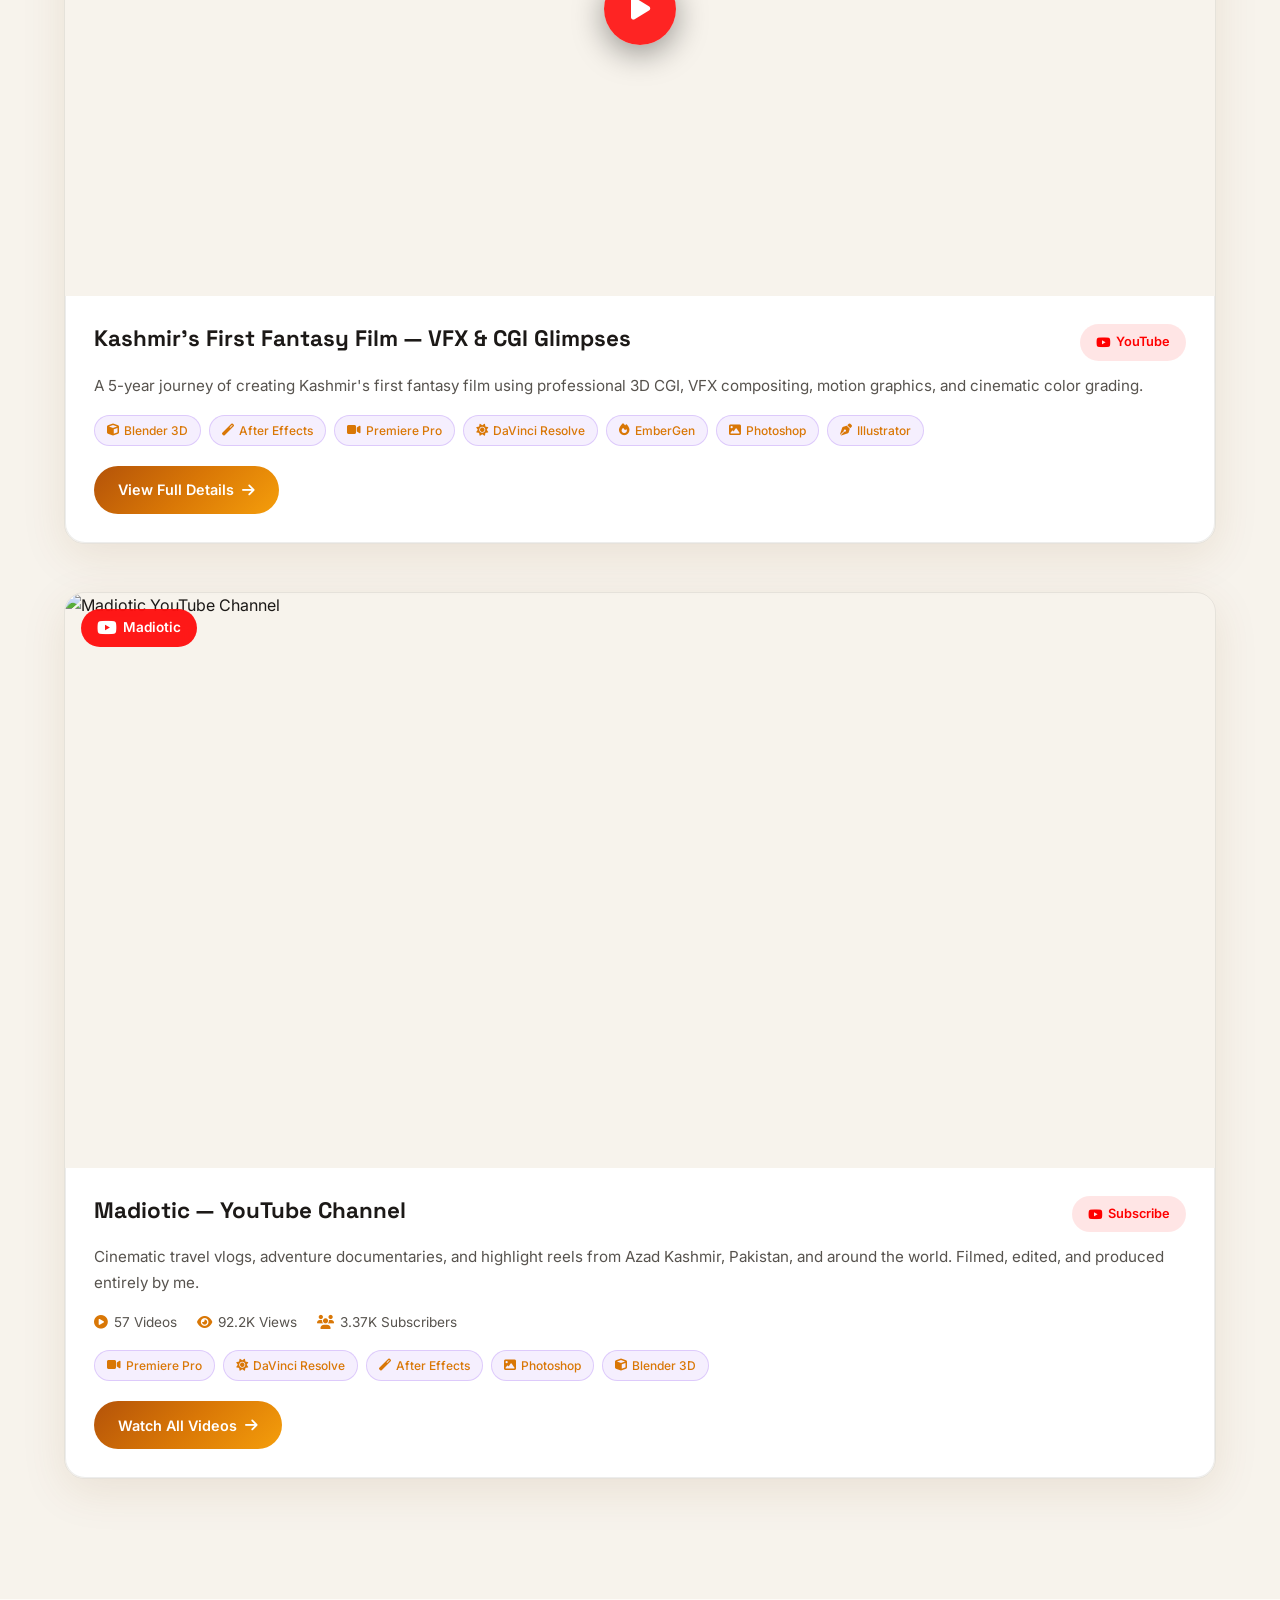
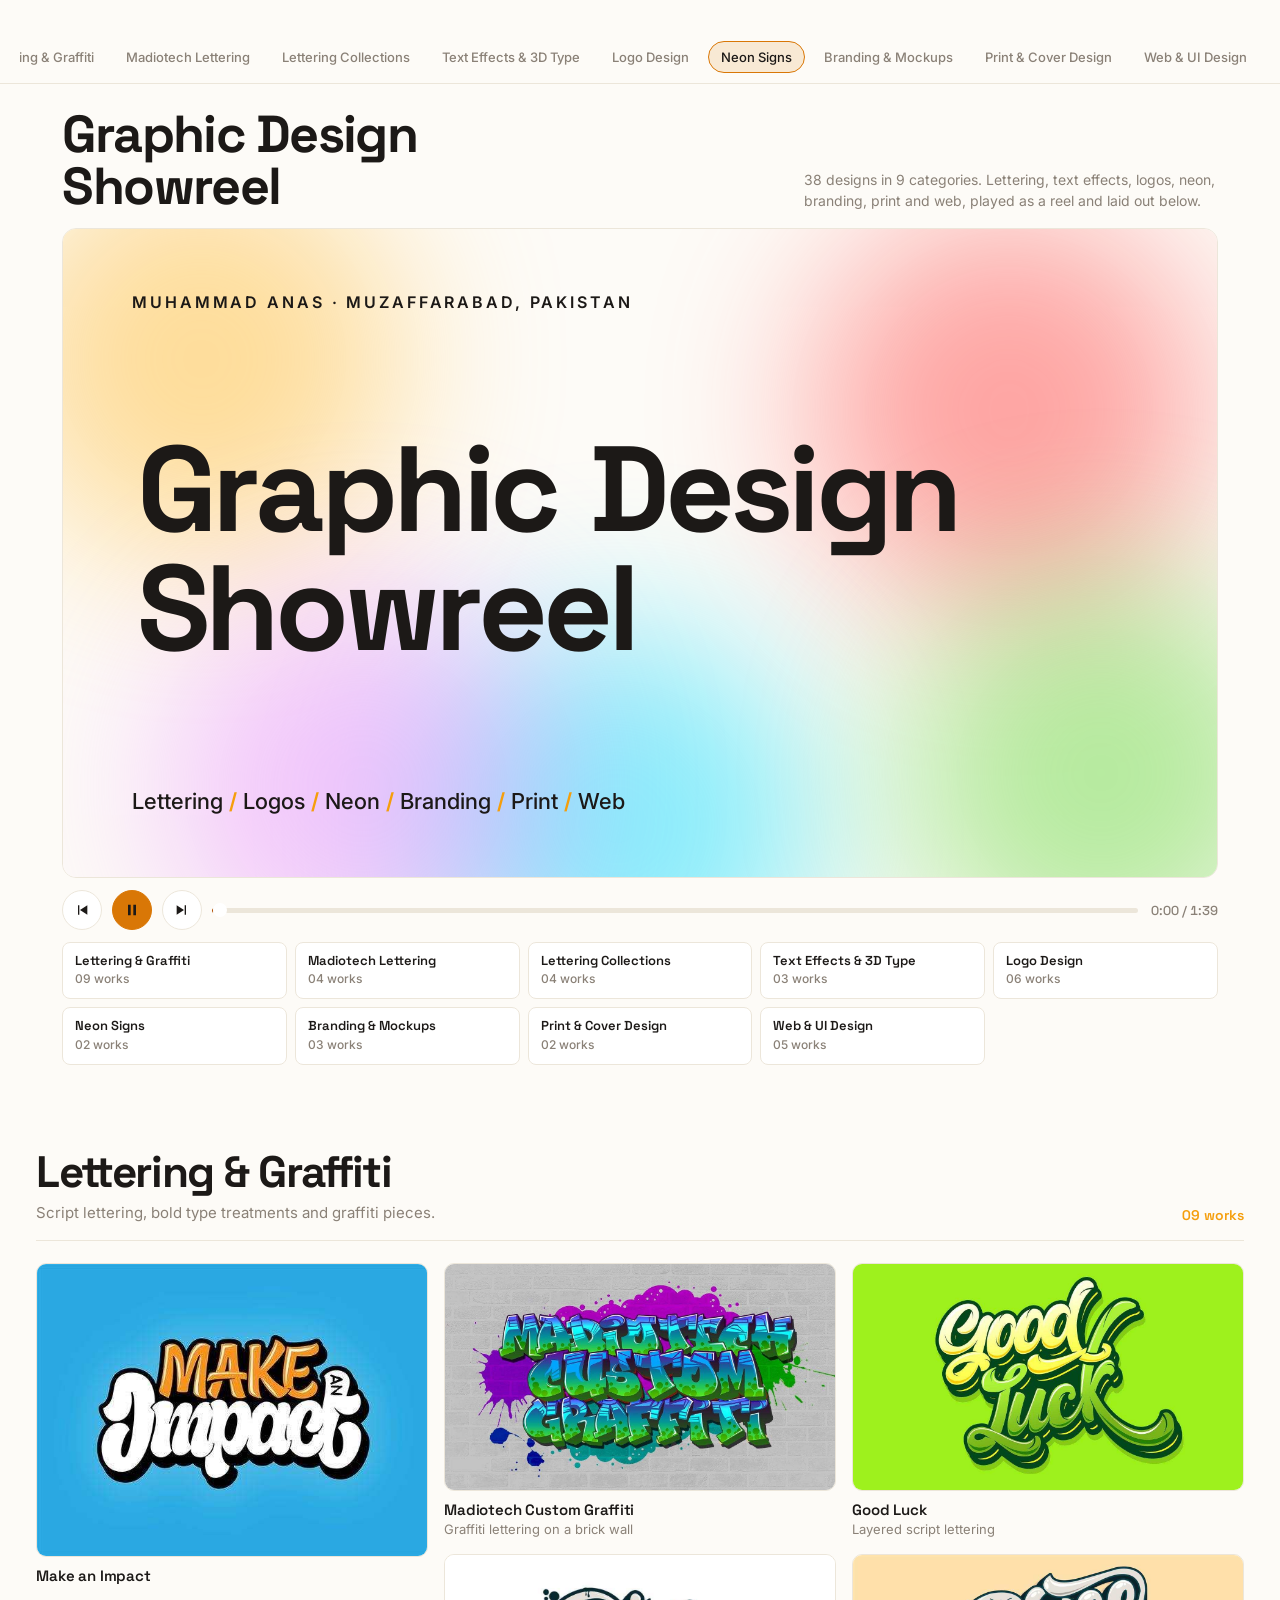
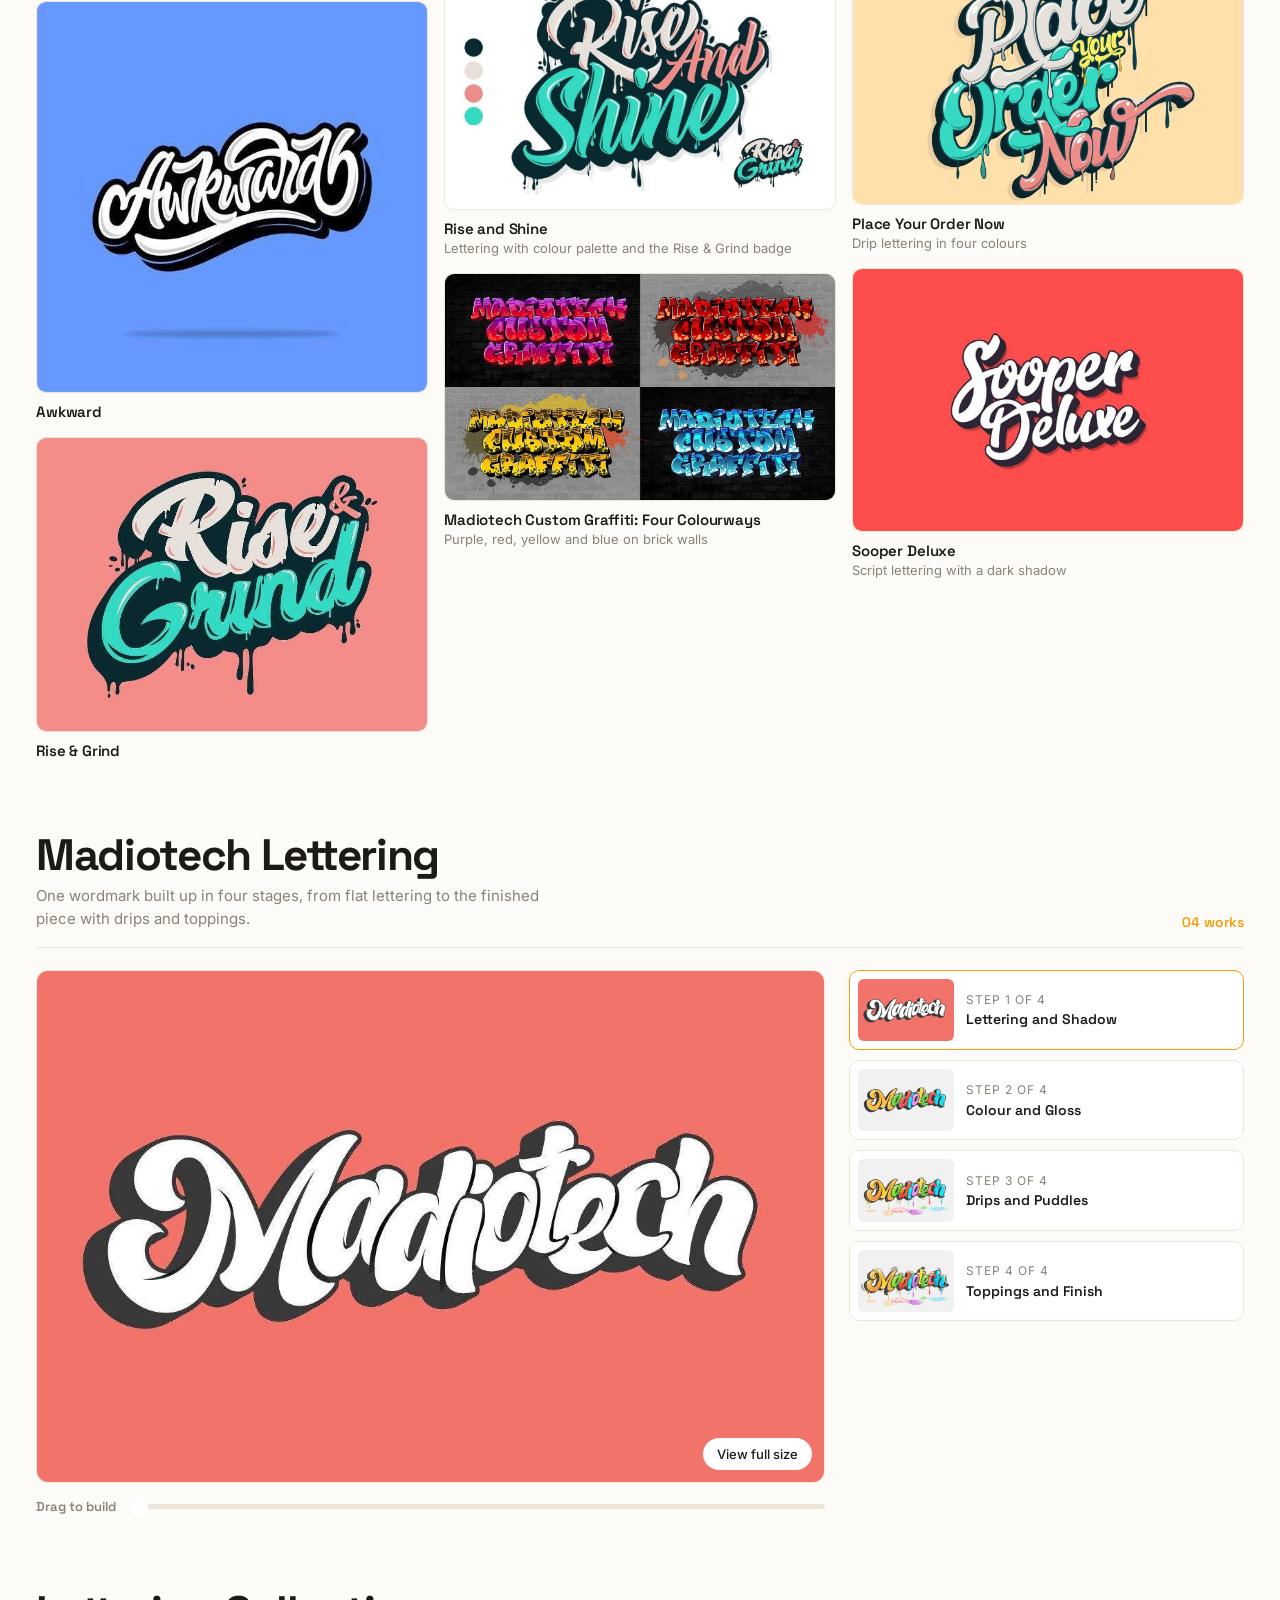
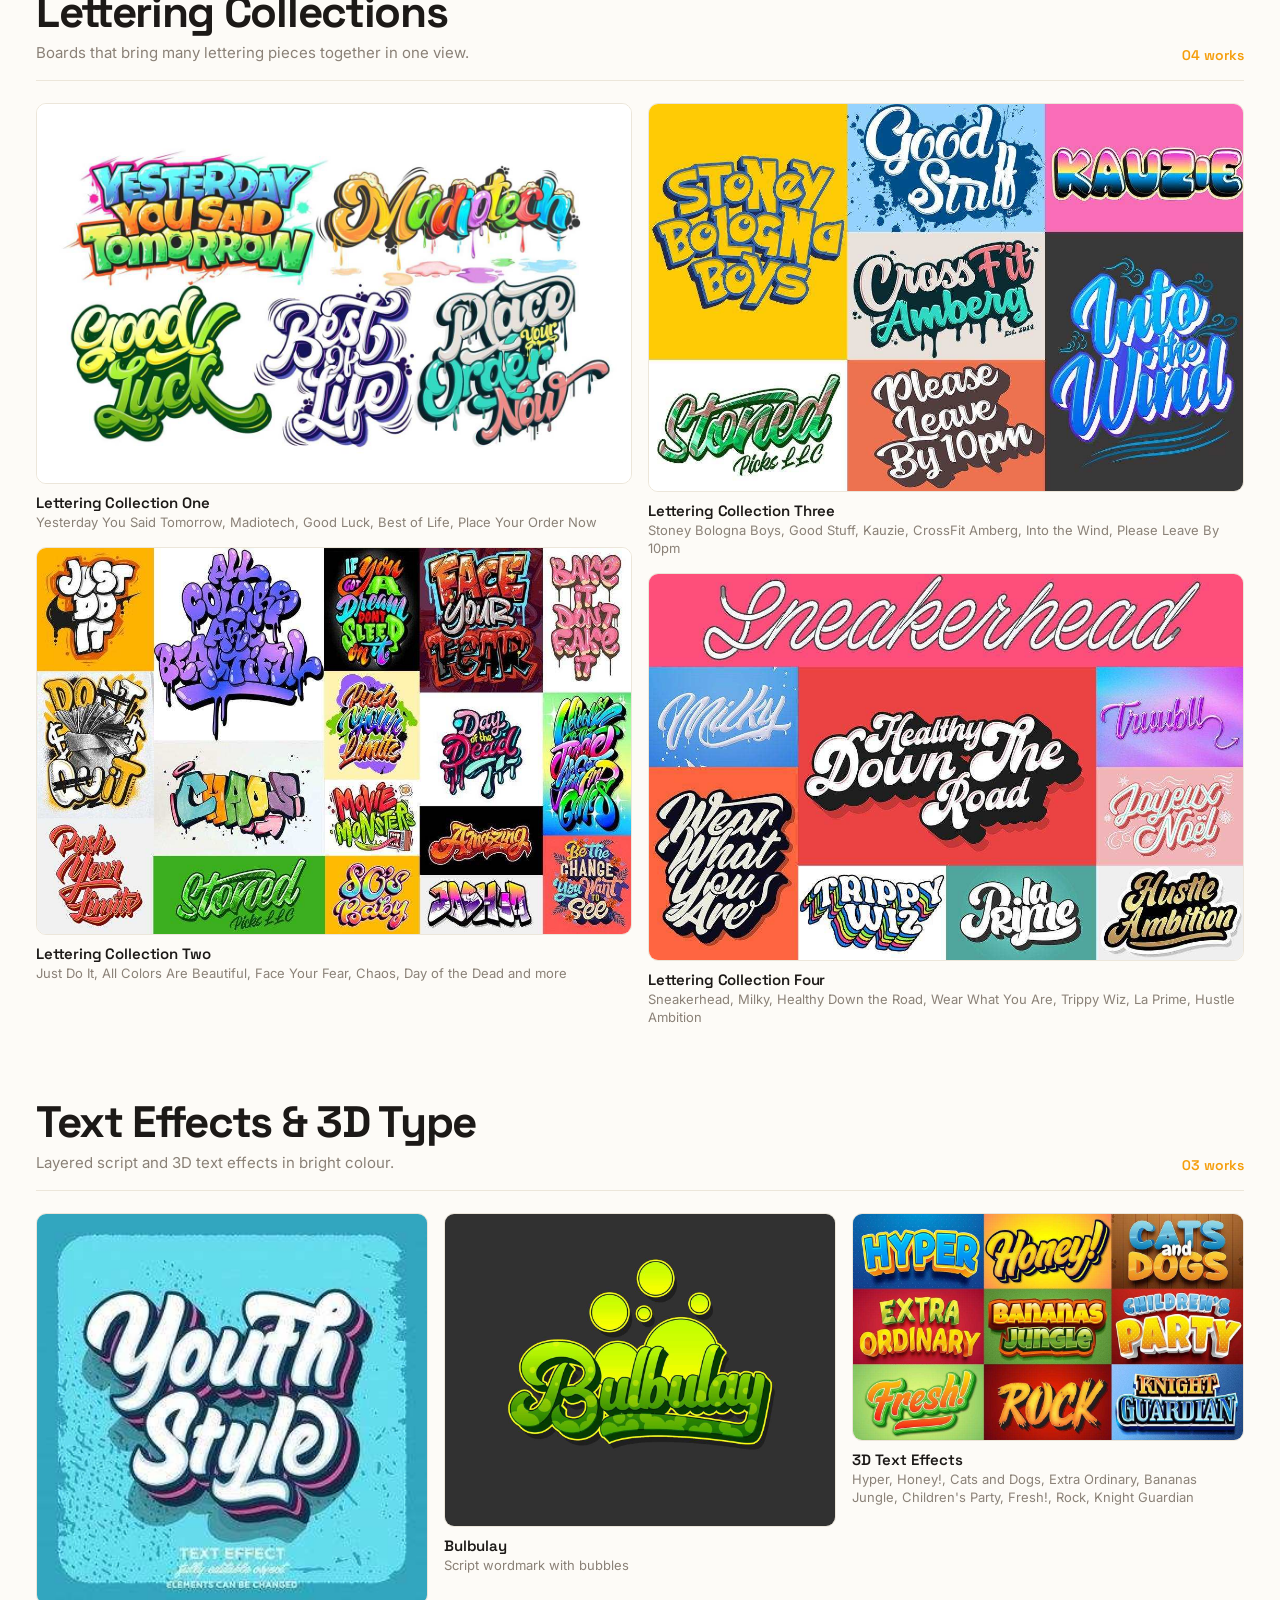
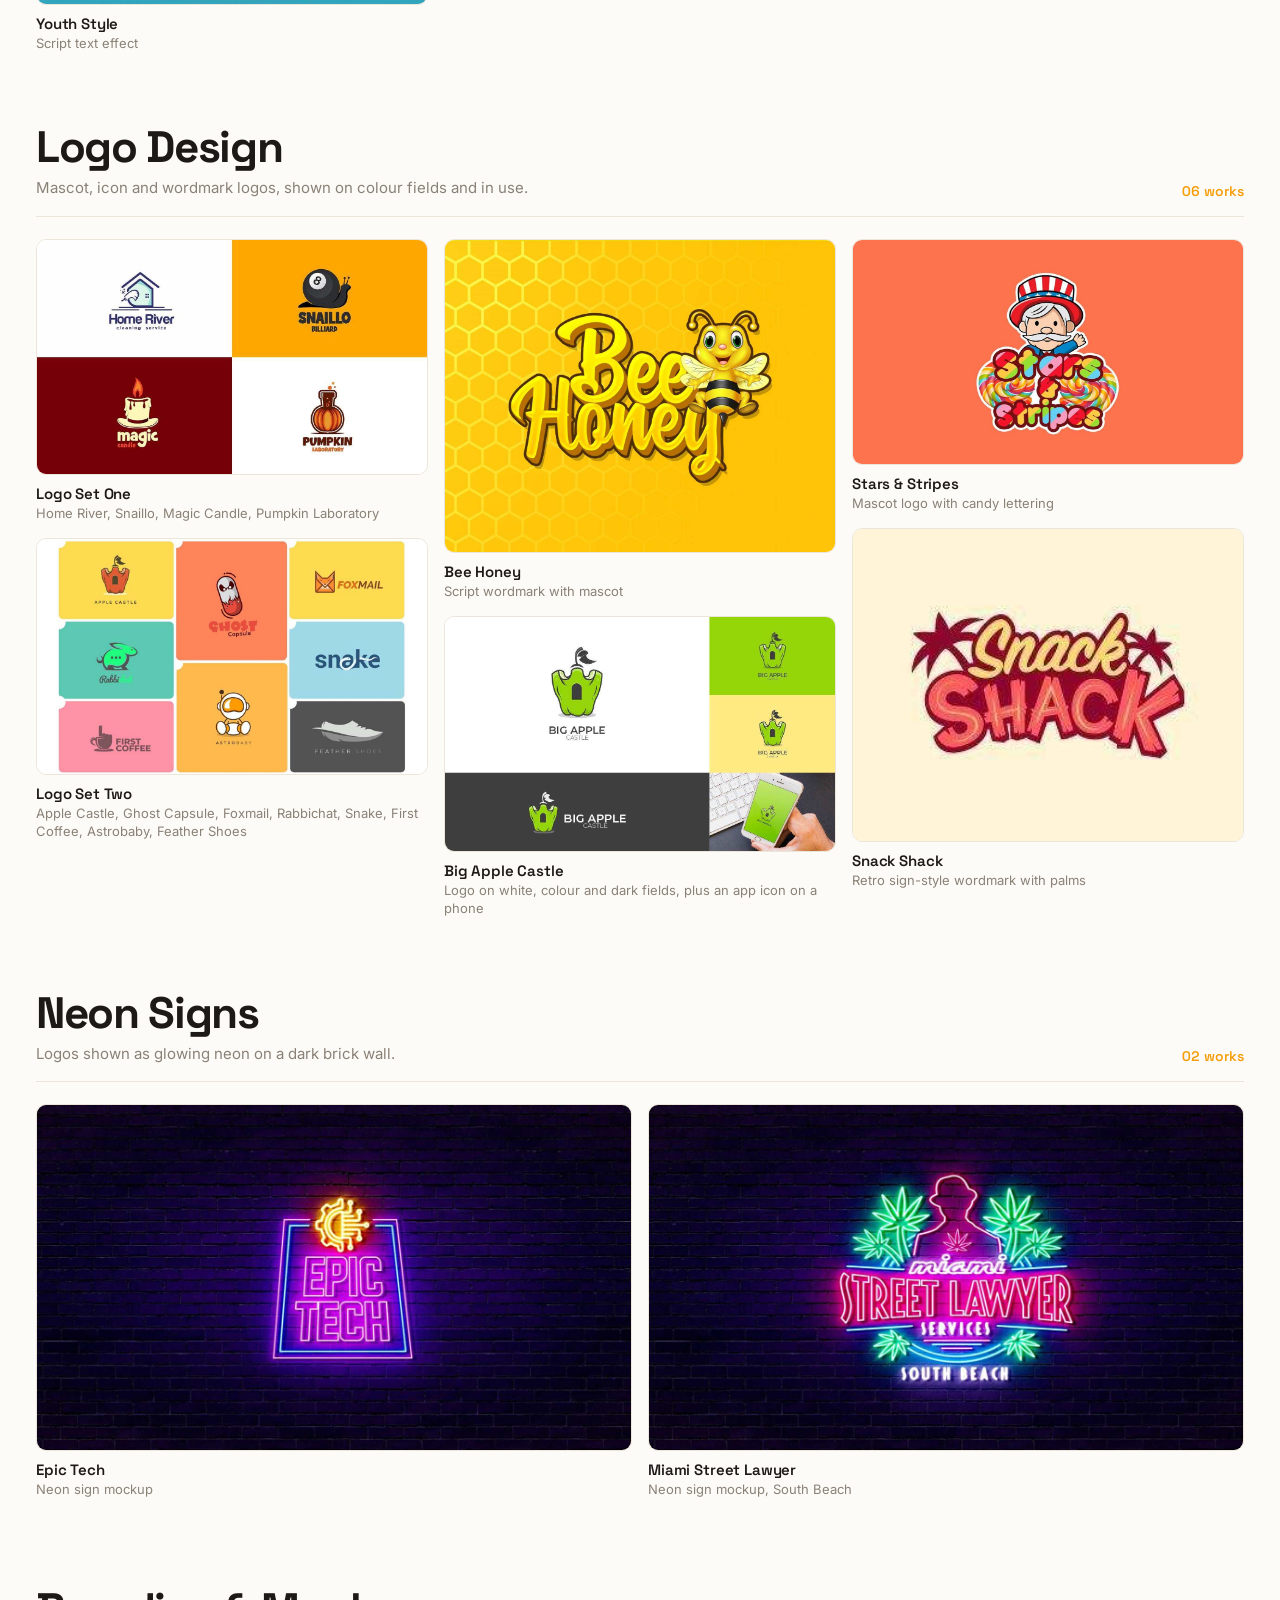
==== commit 6b148a7e: "fix: remove Background Style and Grid Dot Color sections from palette popup" ====
--- a/index.html
+++ b/index.html
@@ -170,54 +170,6 @@
                     </div>
 
                     <div class="palette-section">
-                        <span class="palette-section-title">Background Style</span>
-                        <button type="button" class="palette-item" role="menuitem" data-bg-style="default" aria-pressed="false">
-                            <span class="palette-swatch" style="background:var(--bg-primary)"></span>
-                            <span class="palette-name">Dark</span>
-                        </button>
-                        <button type="button" class="palette-item" role="menuitem" data-bg-style="gradient" aria-pressed="false">
-                            <span class="palette-swatch" style="background:linear-gradient(135deg,#1a1a2e,#16213e)"></span>
-                            <span class="palette-name">Gradient</span>
-                        </button>
-                        <button type="button" class="palette-item" role="menuitem" data-bg-style="embers" aria-pressed="false">
-                            <span class="palette-swatch" style="background:radial-gradient(circle at 50% 50%,#2d1b69 0%,#0a0a0f 70%)"></span>
-                            <span class="palette-name">Embers</span>
-                        </button>
-                        <button type="button" class="palette-item" role="menuitem" data-bg-style="minimal" aria-pressed="false">
-                            <span class="palette-swatch" style="background:#0a0a0f"></span>
-                            <span class="palette-name">Minimal</span>
-                        </button>
-                    </div>
-
-                    <div class="palette-section">
-                        <span class="palette-section-title">Grid Dot Color</span>
-                        <button type="button" class="palette-item" role="menuitem" data-grid-color="rgba(255,255,255,0.10)" aria-pressed="false">
-                            <span class="palette-swatch" style="background:rgba(255,255,255,0.10)"></span>
-                            <span class="palette-name">White</span>
-                        </button>
-                        <button type="button" class="palette-item" role="menuitem" data-grid-color="rgba(124,58,237,0.15)" aria-pressed="false">
-                            <span class="palette-swatch" style="background:rgba(124,58,237,0.15)"></span>
-                            <span class="palette-name">Purple</span>
-                        </button>
-                        <button type="button" class="palette-item" role="menuitem" data-grid-color="rgba(37,99,235,0.15)" aria-pressed="false">
-                            <span class="palette-swatch" style="background:rgba(37,99,235,0.15)"></span>
-                            <span class="palette-name">Blue</span>
-                        </button>
-                        <button type="button" class="palette-item" role="menuitem" data-grid-color="rgba(16,185,129,0.15)" aria-pressed="false">
-                            <span class="palette-swatch" style="background:rgba(16,185,129,0.15)"></span>
-                            <span class="palette-name">Emerald</span>
-                        </button>
-                        <button type="button" class="palette-item" role="menuitem" data-grid-color="rgba(217,119,6,0.15)" aria-pressed="false">
-                            <span class="palette-swatch" style="background:rgba(217,119,6,0.15)"></span>
-                            <span class="palette-name">Amber</span>
-                        </button>
-                        <button type="button" class="palette-item" role="menuitem" data-grid-color="rgba(244,63,94,0.15)" aria-pressed="false">
-                            <span class="palette-swatch" style="background:rgba(244,63,94,0.15)"></span>
-                            <span class="palette-name">Rose</span>
-                        </button>
-                    </div>
-
-                    <div class="palette-section">
                         <span class="palette-section-title">Ambient Effects</span>
                         <label class="palette-toggle">
                             <input type="checkbox" id="toggleEmbers" checked> <span>Embers / Orbs</span>
--- a/styles.css
+++ b/styles.css
@@ -22,7 +22,6 @@
     --transition: all 0.3s cubic-bezier(0.4, 0, 0.2, 1);
     --font-primary: 'Inter', sans-serif;
     --font-display: 'Space Grotesk', sans-serif;
-    --grid-dots: rgba(255, 255, 255, 0.10);
 }
 
 /* ===== Reset & Base ===== */
@@ -3248,7 +3247,6 @@
     --border-hover: rgba(28, 25, 23, 0.16);
     --shadow: 0 4px 24px rgba(120, 72, 0, 0.08);
     --shadow-lg: 0 8px 48px rgba(120, 72, 0, 0.12);
-    --grid-dots: rgba(28, 25, 23, 0.10);
     color-scheme: light;
 }
 :root[data-theme="light"] ::selection { background: #f59e0b; color: #1c1917; }
@@ -3402,7 +3400,7 @@
     pointer-events: none;
     /* Dot matrix base + brighter crosshair intersections */
     background-image:
-        radial-gradient(circle at 50% 50%, var(--grid-dots) 1px, transparent 1px),
+        radial-gradient(circle at 50% 50%, rgba(255, 255, 255, 0.10) 1px, transparent 1px),
         linear-gradient(rgba(255, 255, 255, 0.03) 1px, transparent 1px),
         linear-gradient(90deg, rgba(255, 255, 255, 0.03) 1px, transparent 1px);
     background-size: 64px 64px, 128px 128px, 128px 128px;
@@ -4380,7 +4378,7 @@
 }
 :root[data-theme="light"] .ambient-grid {
     background-image:
-        radial-gradient(circle at 50% 50%, var(--grid-dots) 1px, transparent 1px),
+        radial-gradient(circle at 50% 50%, rgba(28, 25, 23, 0.10) 1px, transparent 1px),
         linear-gradient(rgba(28, 25, 23, 0.03) 1px, transparent 1px),
         linear-gradient(90deg, rgba(28, 25, 23, 0.03) 1px, transparent 1px);
     background-size: 64px 64px, 128px 128px, 128px 128px;
@@ -4968,35 +4966,6 @@
     color: var(--text-secondary);
 }
 
-/* ---------- Background style variations ---------- */
-body[data-bg-style="gradient"] {
-    background-image:
-        linear-gradient(135deg, #1a1a2e 0%, #16213e 50%, #0f3460 100%) !important;
-    background-attachment: fixed;
-}
-
-body[data-bg-style="embers"] {
-    background-image:
-        radial-gradient(circle at 20% 30%, rgba(124, 58, 237, 0.15), transparent 40%),
-        radial-gradient(circle at 80% 70%, rgba(236, 72, 153, 0.12), transparent 40%),
-        radial-gradient(circle at 50% 50%, rgba(255, 255, 255, 0.03), 70%) !important;
-    background-attachment: fixed;
-}
-
-body[data-bg-style="minimal"] {
-    background-image: none !important;
-    background-color: var(--bg-primary) !important;
-}
-
-:root[data-theme="light"][data-bg-style="gradient"] body {
-    background-image: linear-gradient(135deg, #fdfbf7 0%, #f3e9d7 50%, #e7d5c0 100%) !important;
-}
-:root[data-theme="light"][data-bg-style="embers"] body {
-    background-image:
-        radial-gradient(circle at 20% 30%, rgba(245, 158, 11, 0.12), transparent 40%),
-        radial-gradient(circle at 80% 70%, rgba(217, 119, 6, 0.1), transparent 40%) !important;
-}
-
 /* Ambient effect toggles */
 body[data-embers="false"] .ambient-orb { display: none !important; }
 body[data-grid="false"] .ambient-grid { display: none !important; }
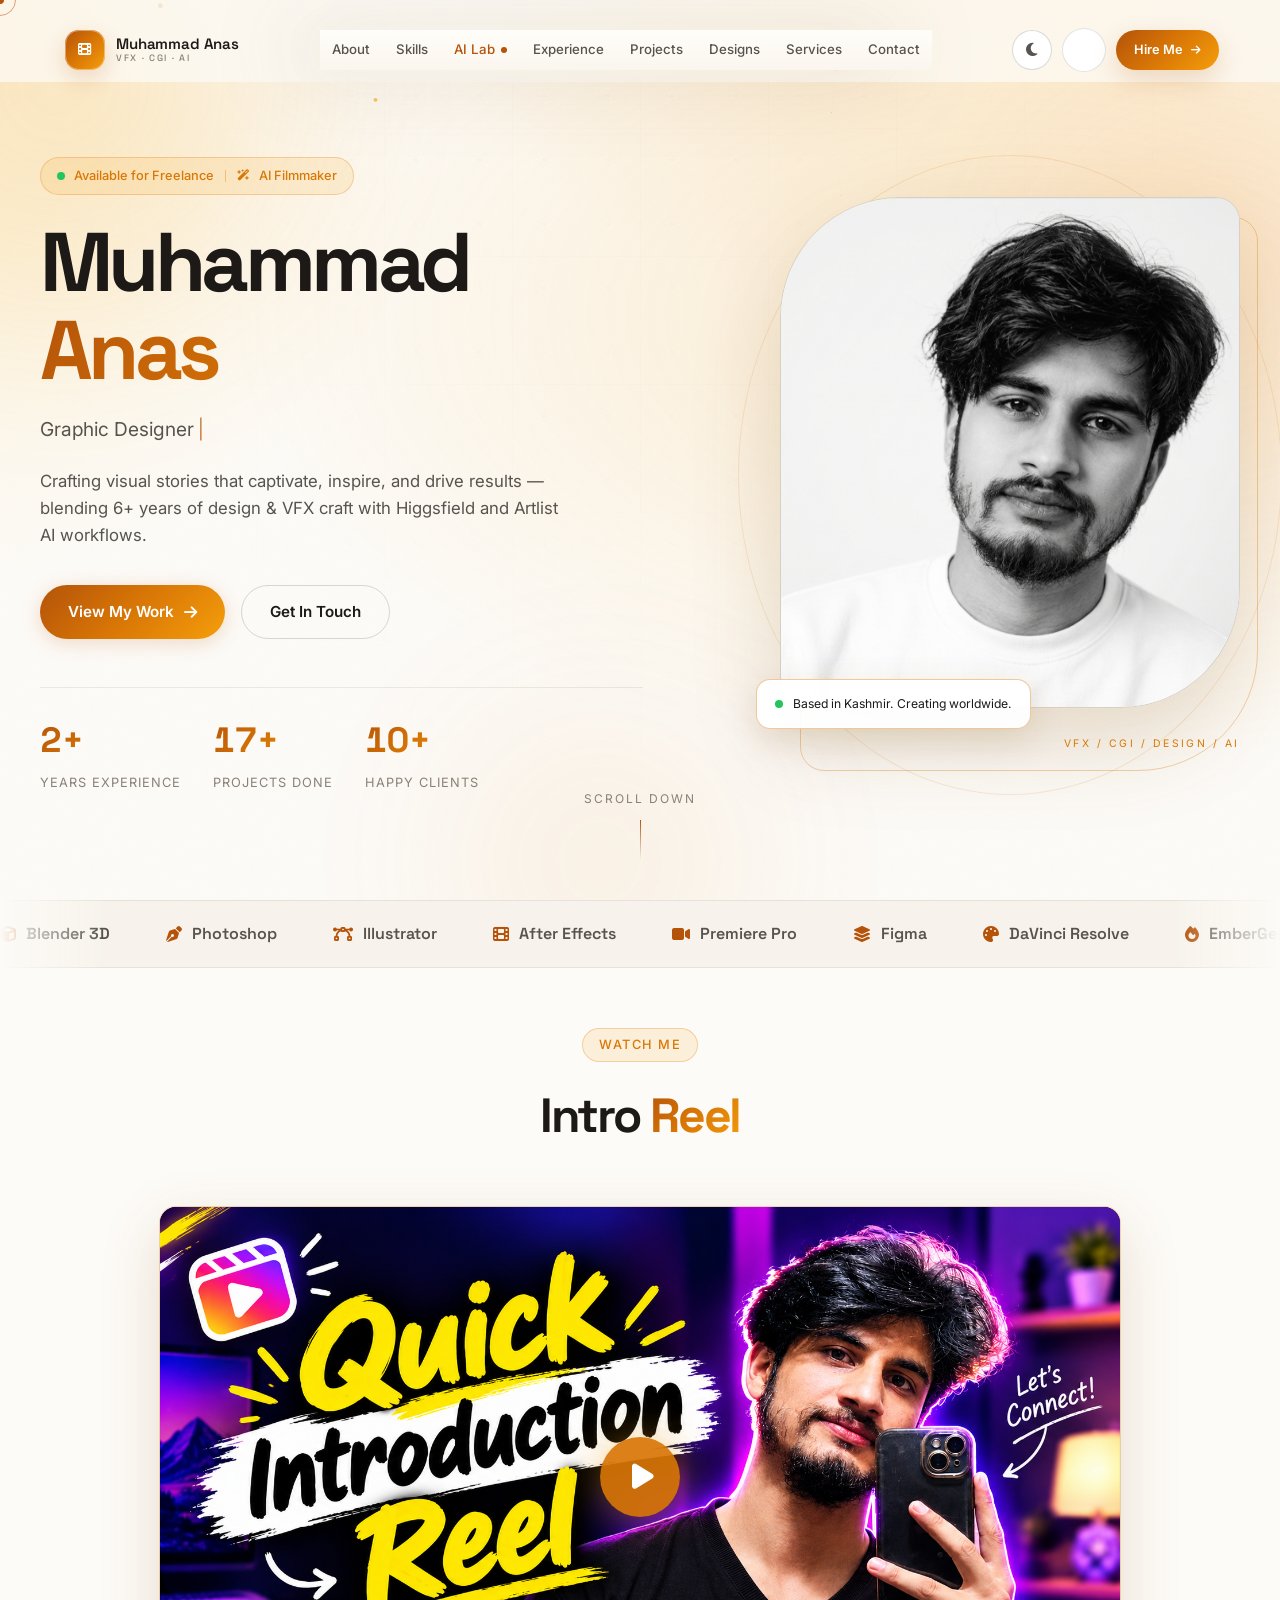
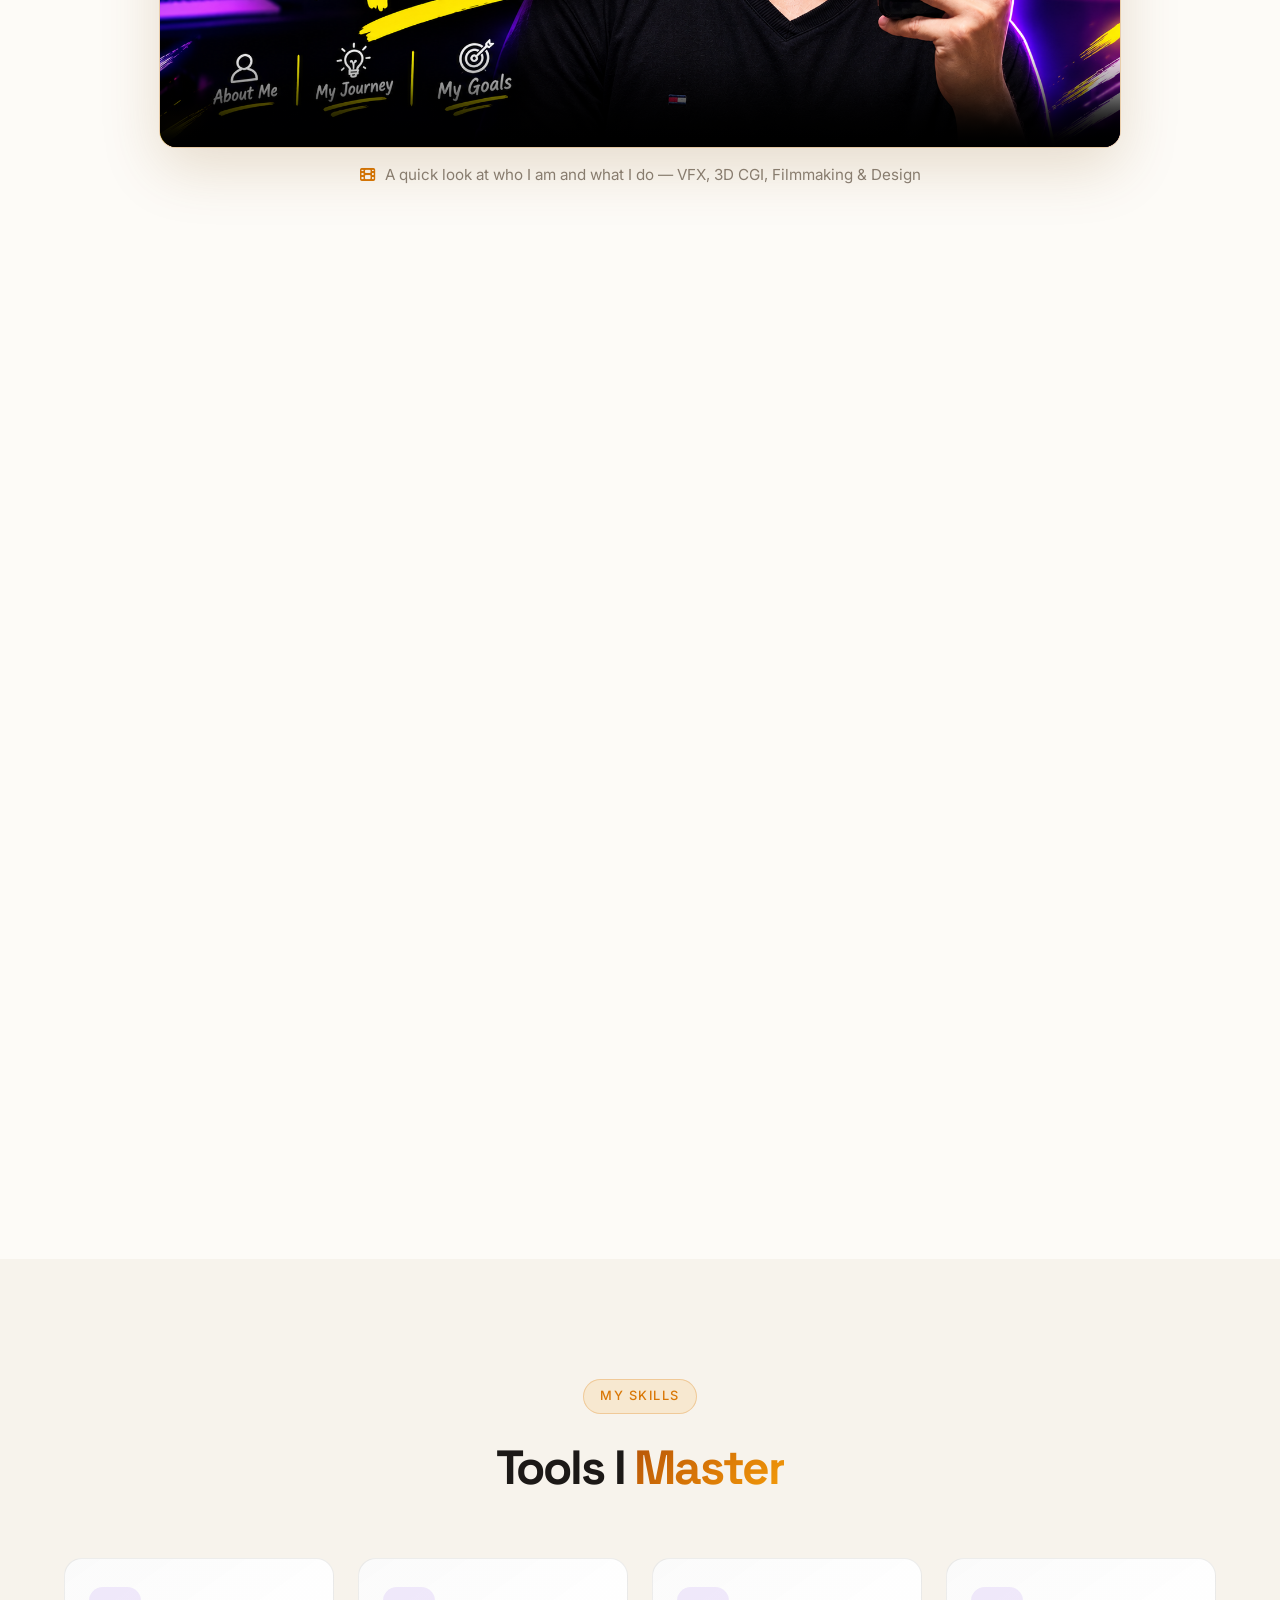
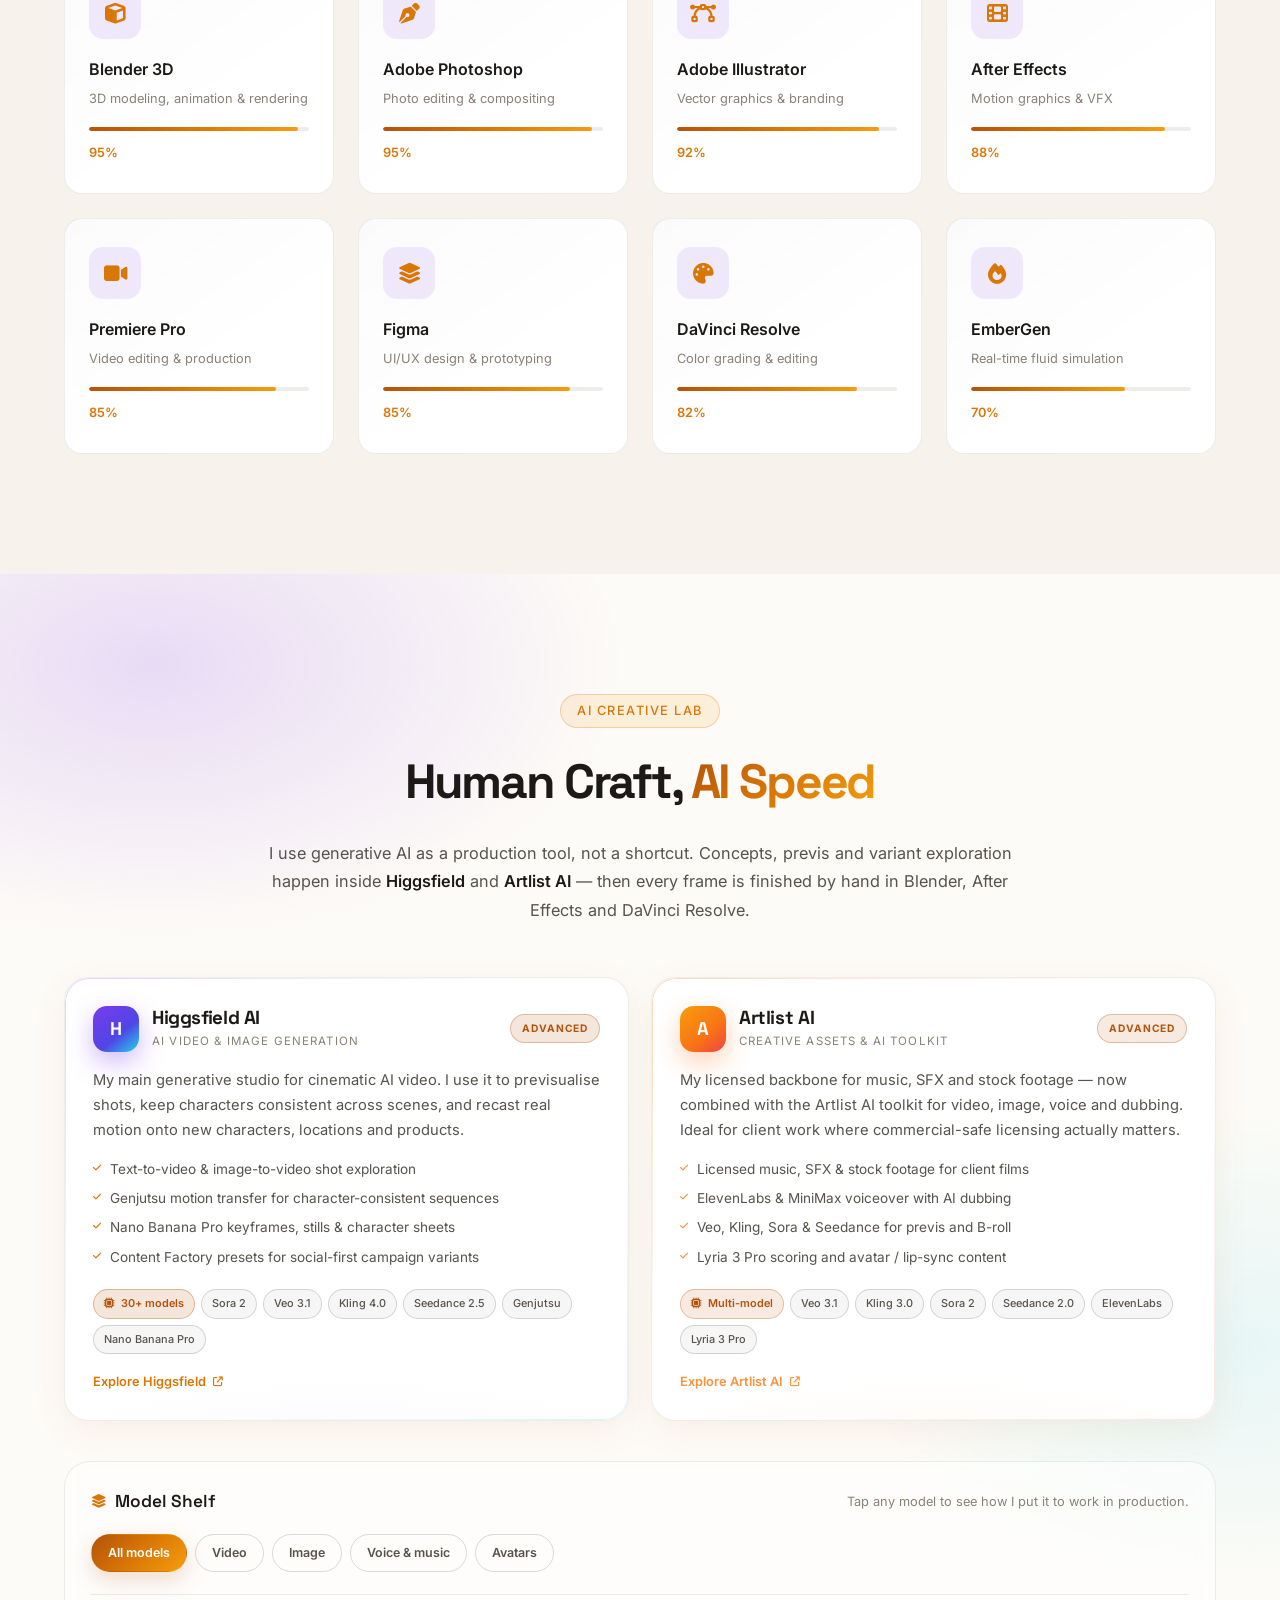
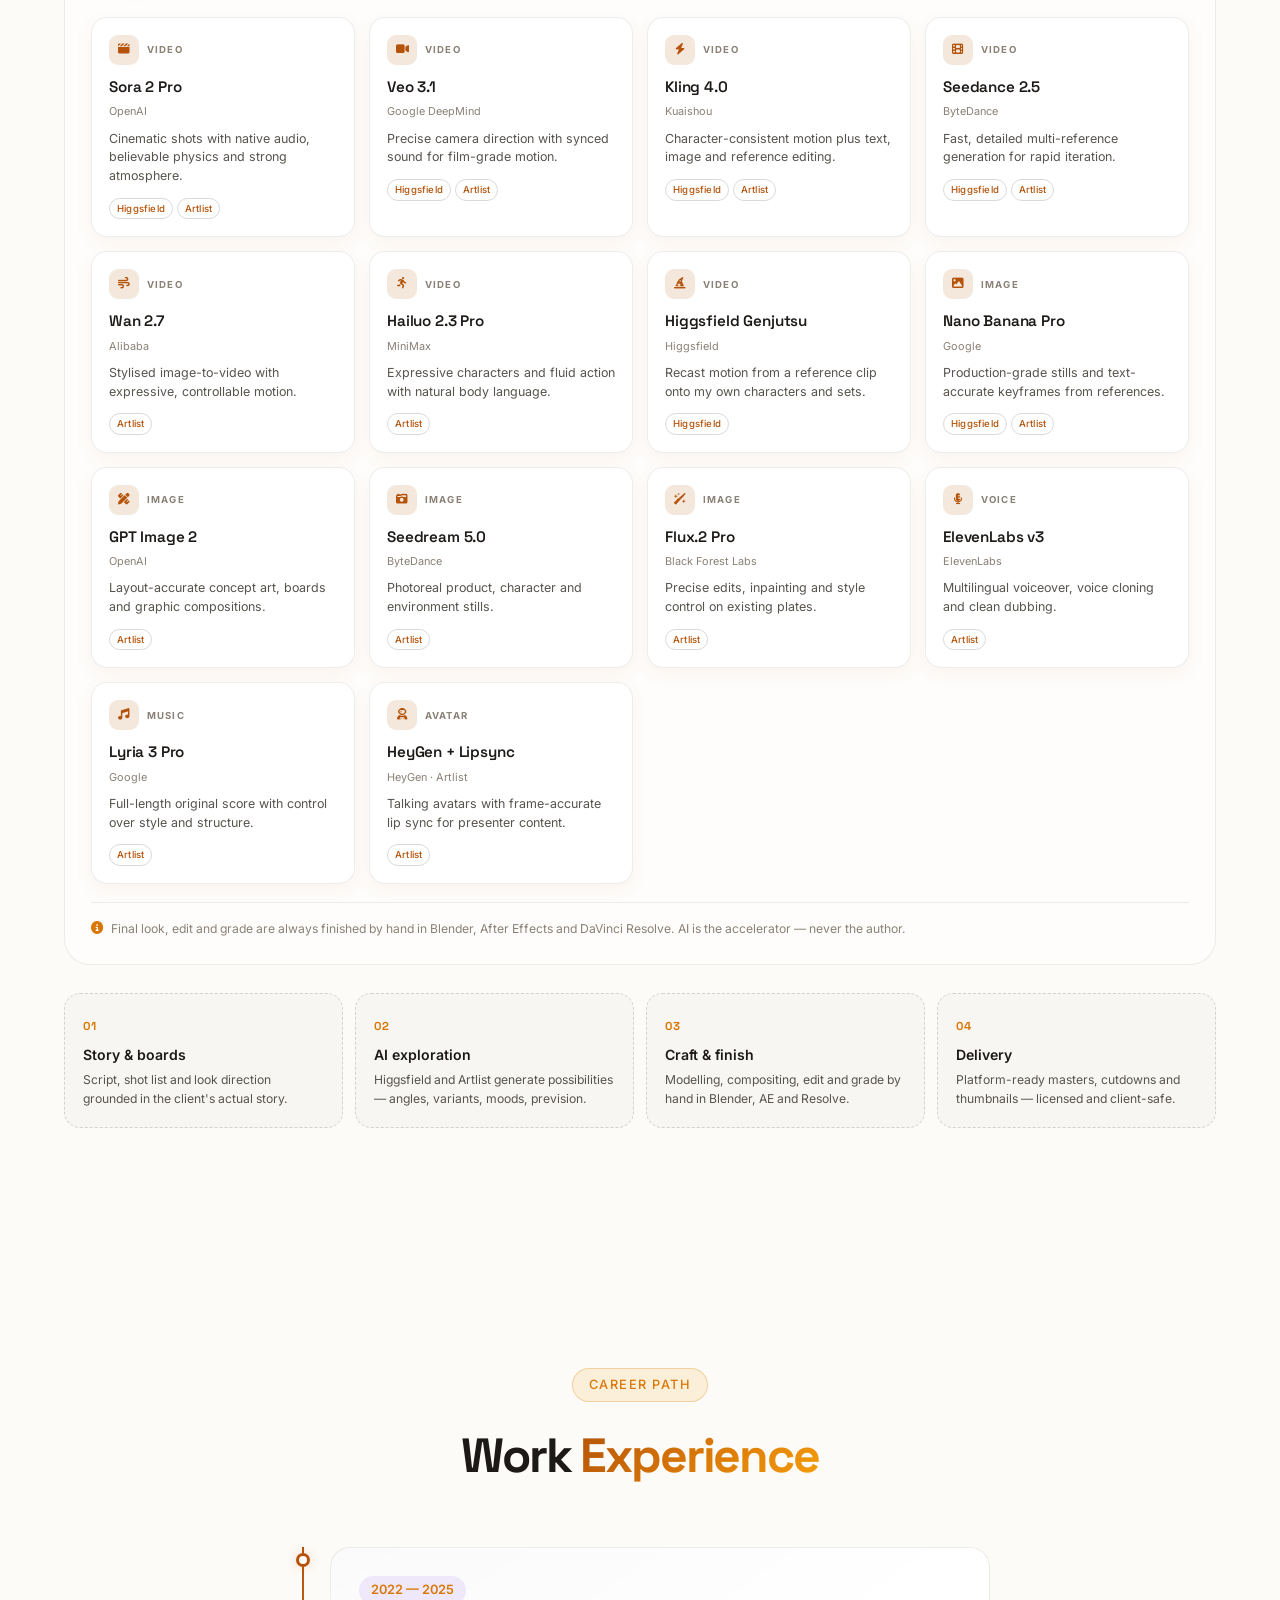
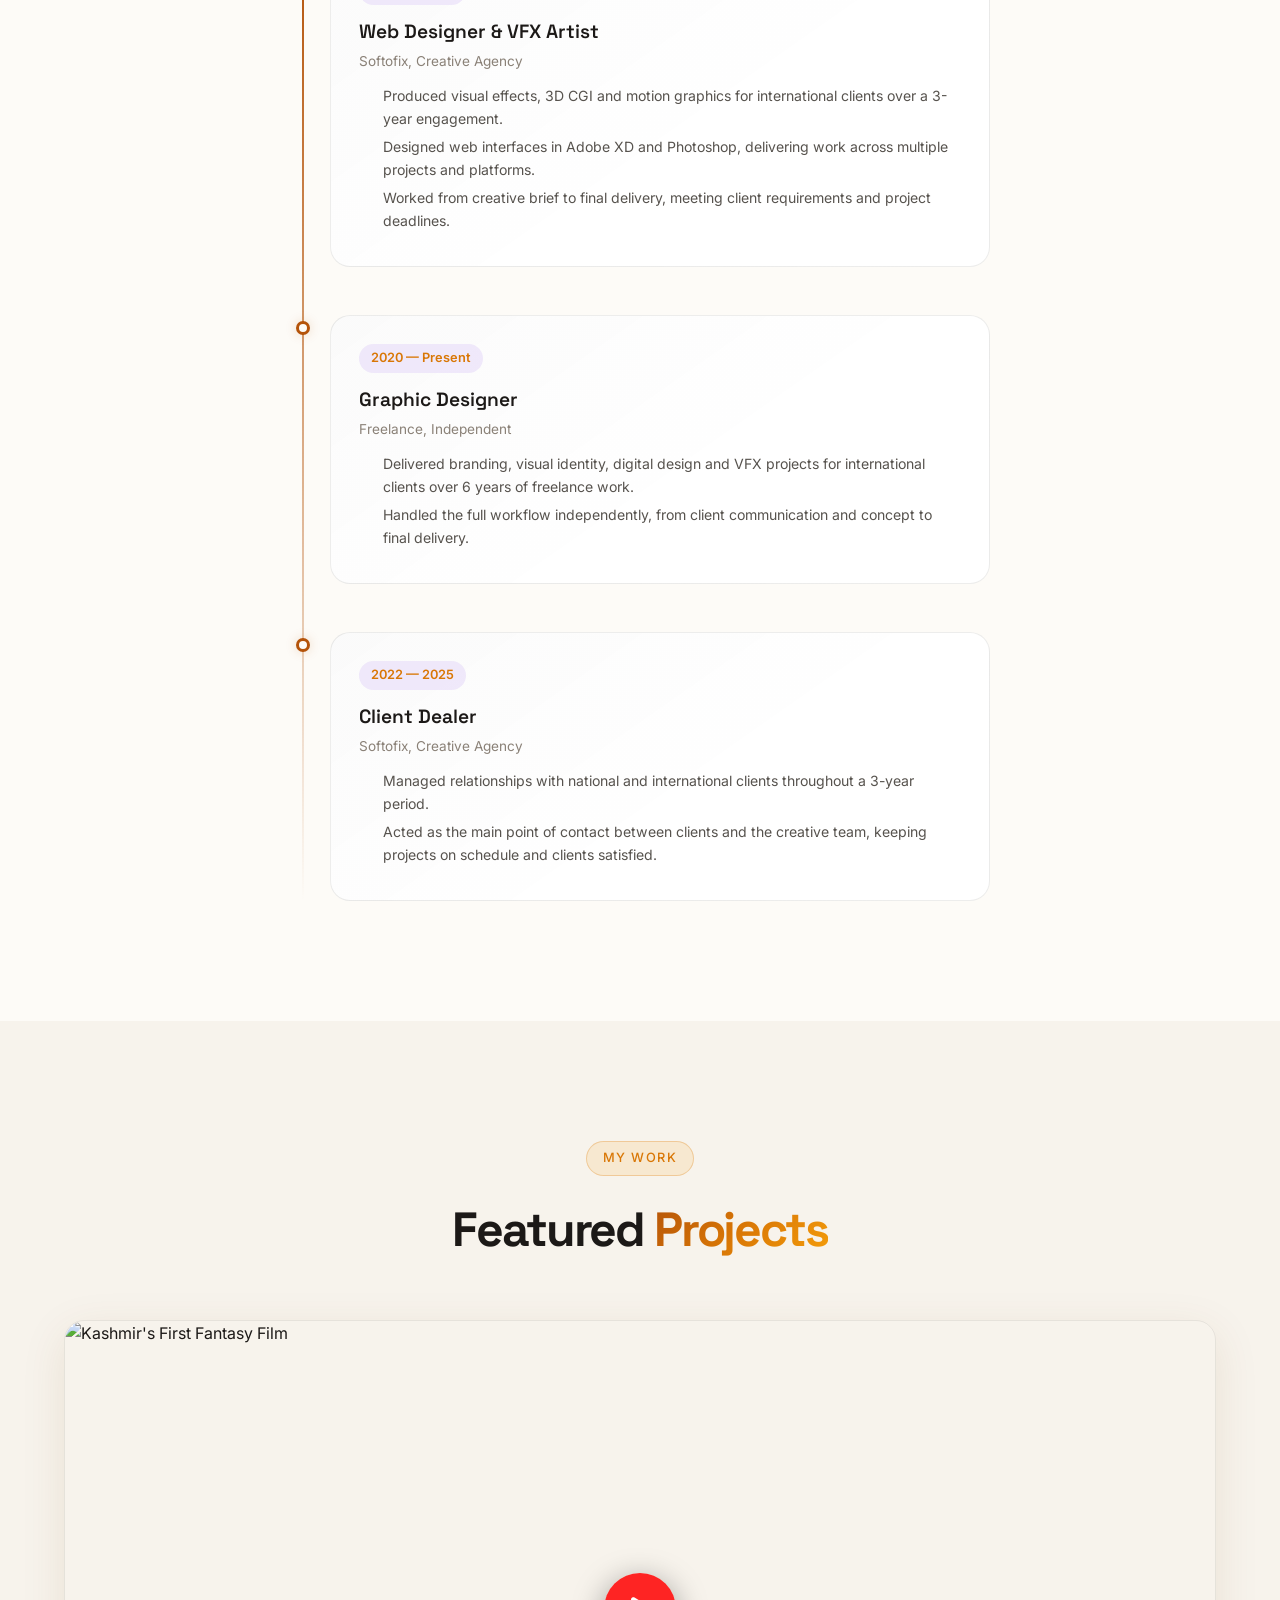
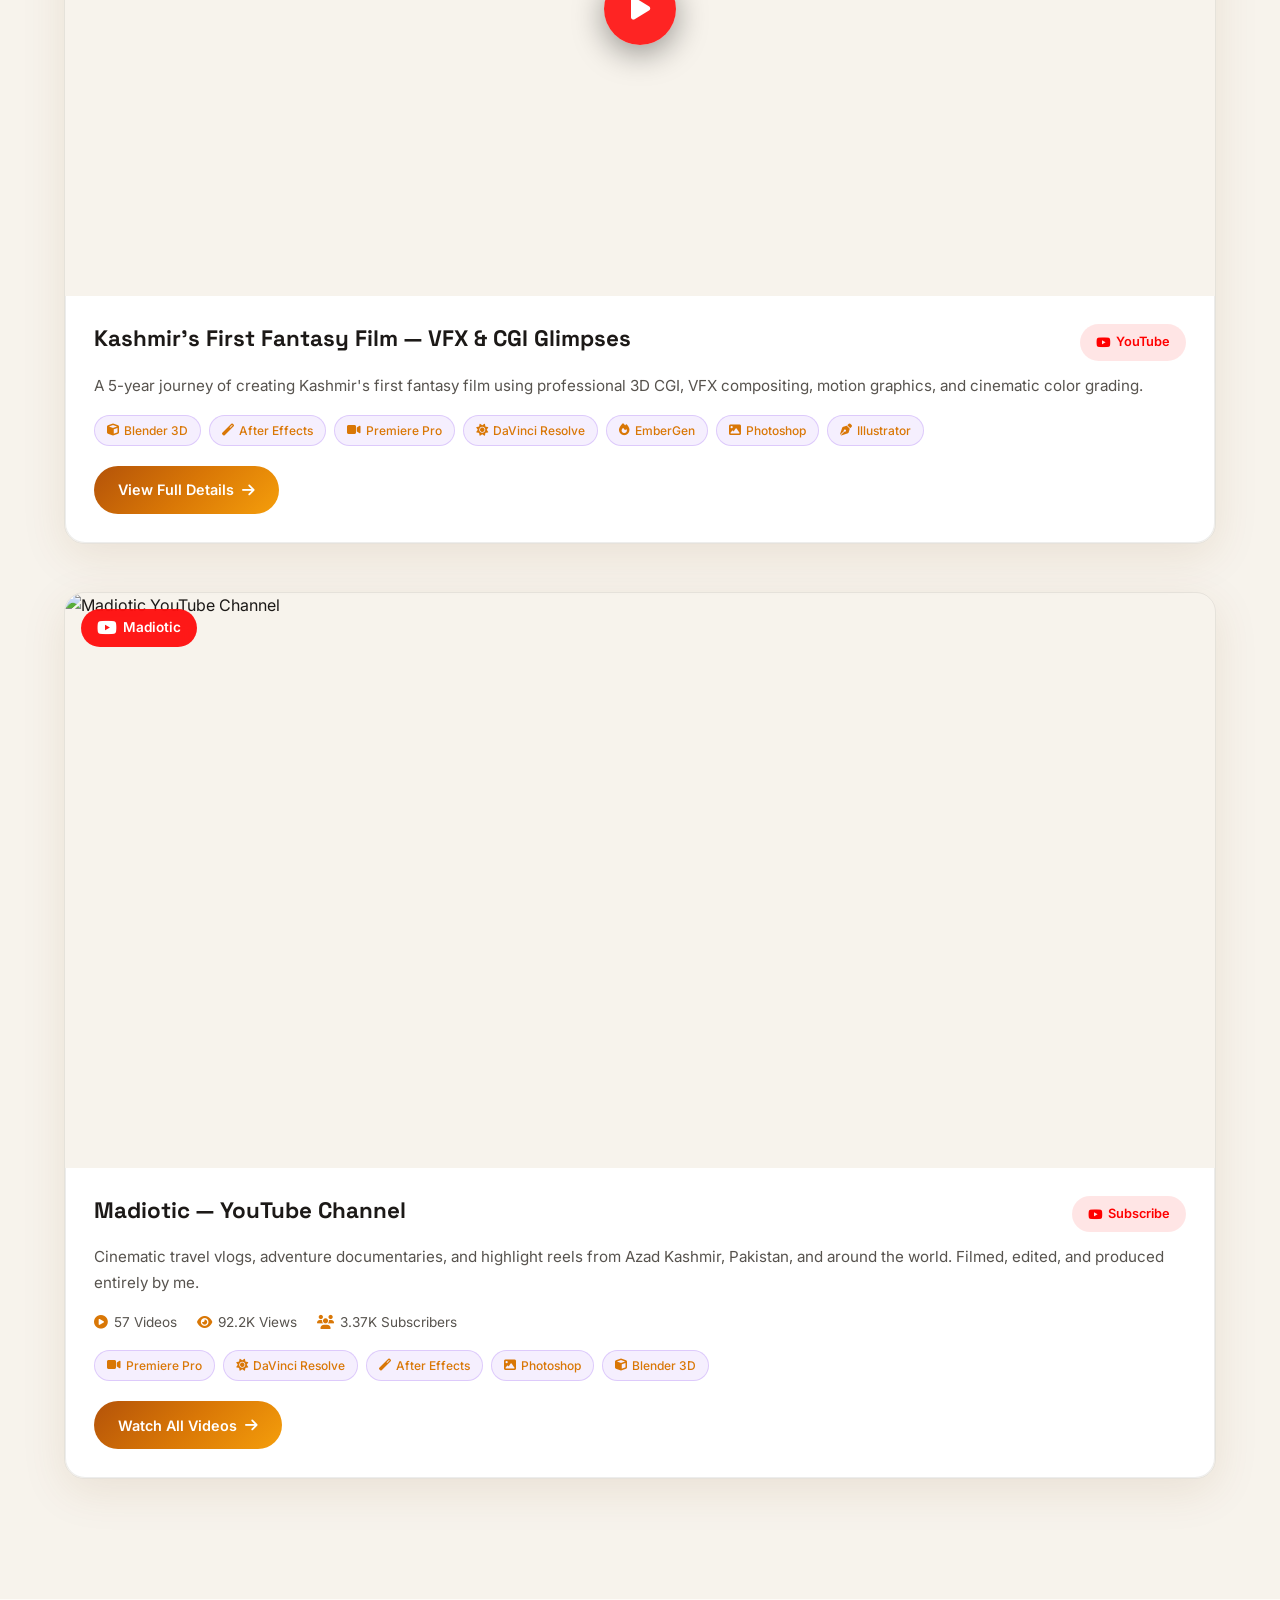
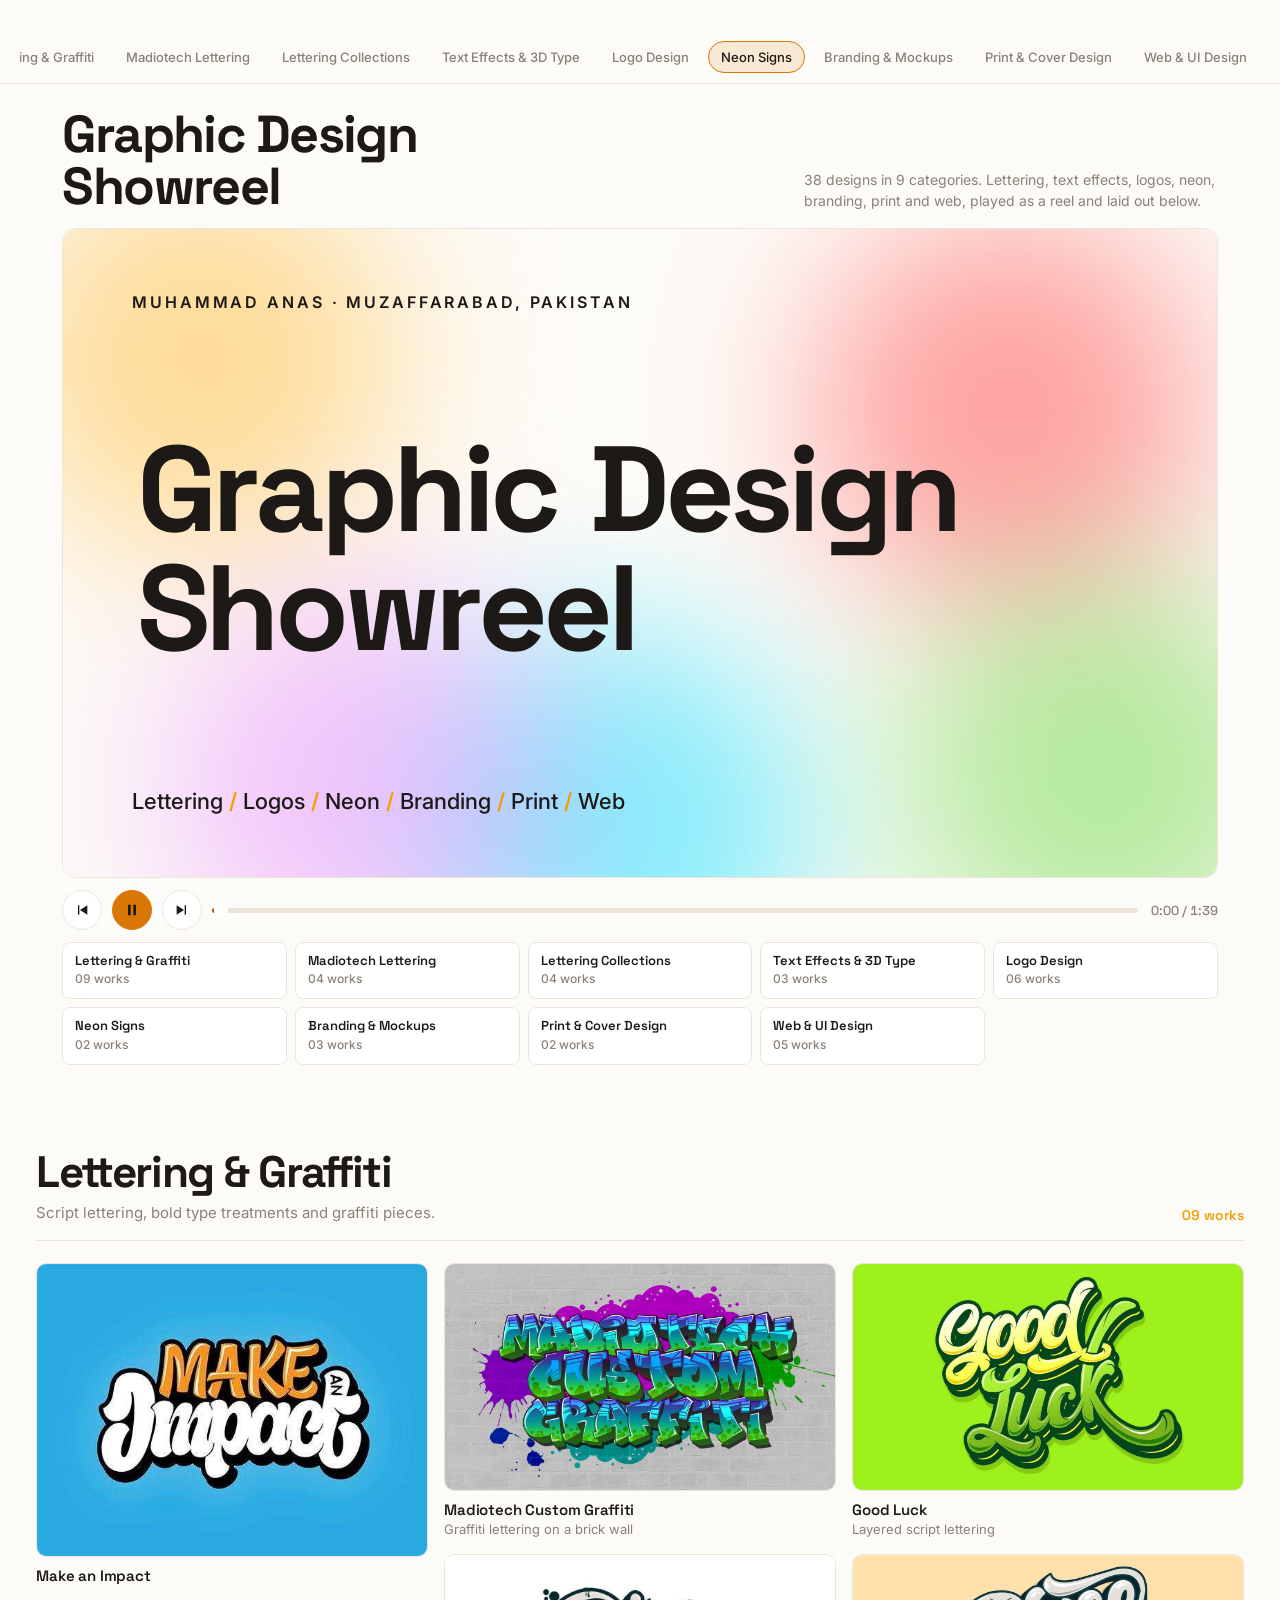
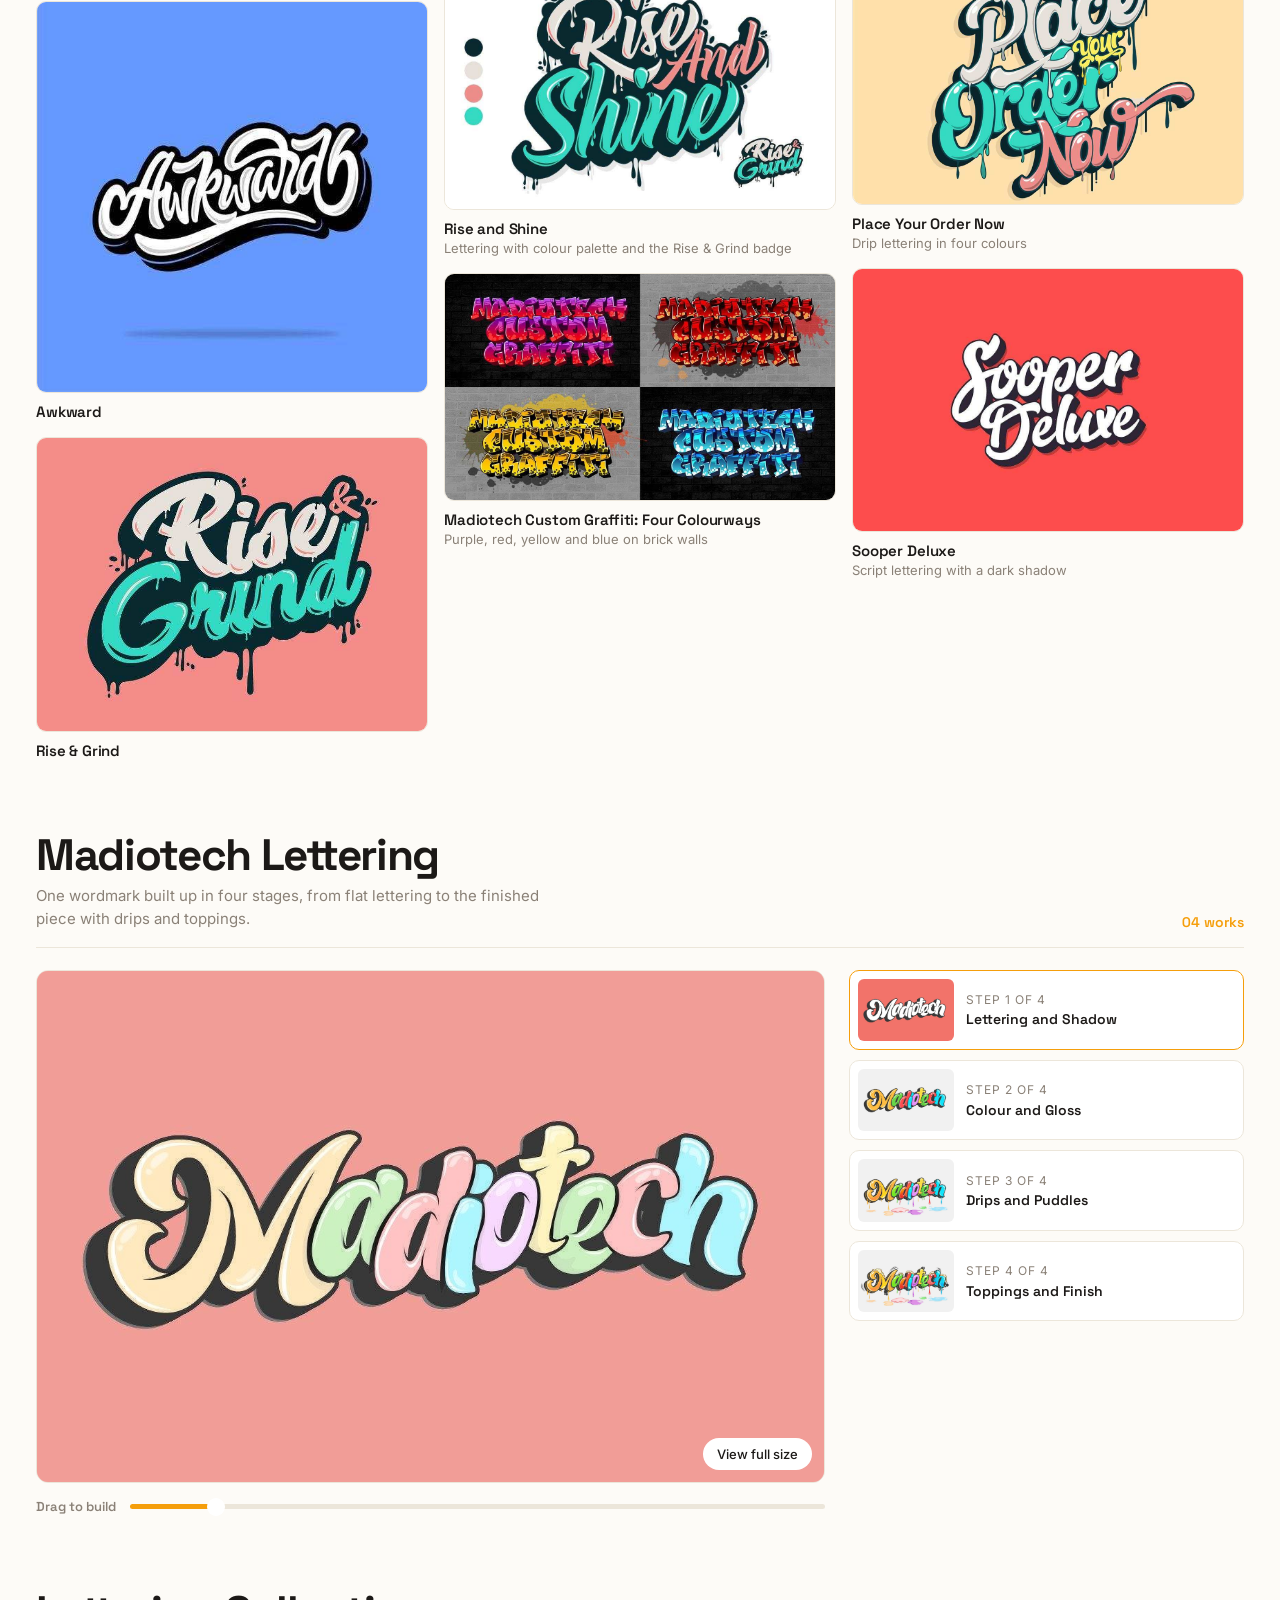
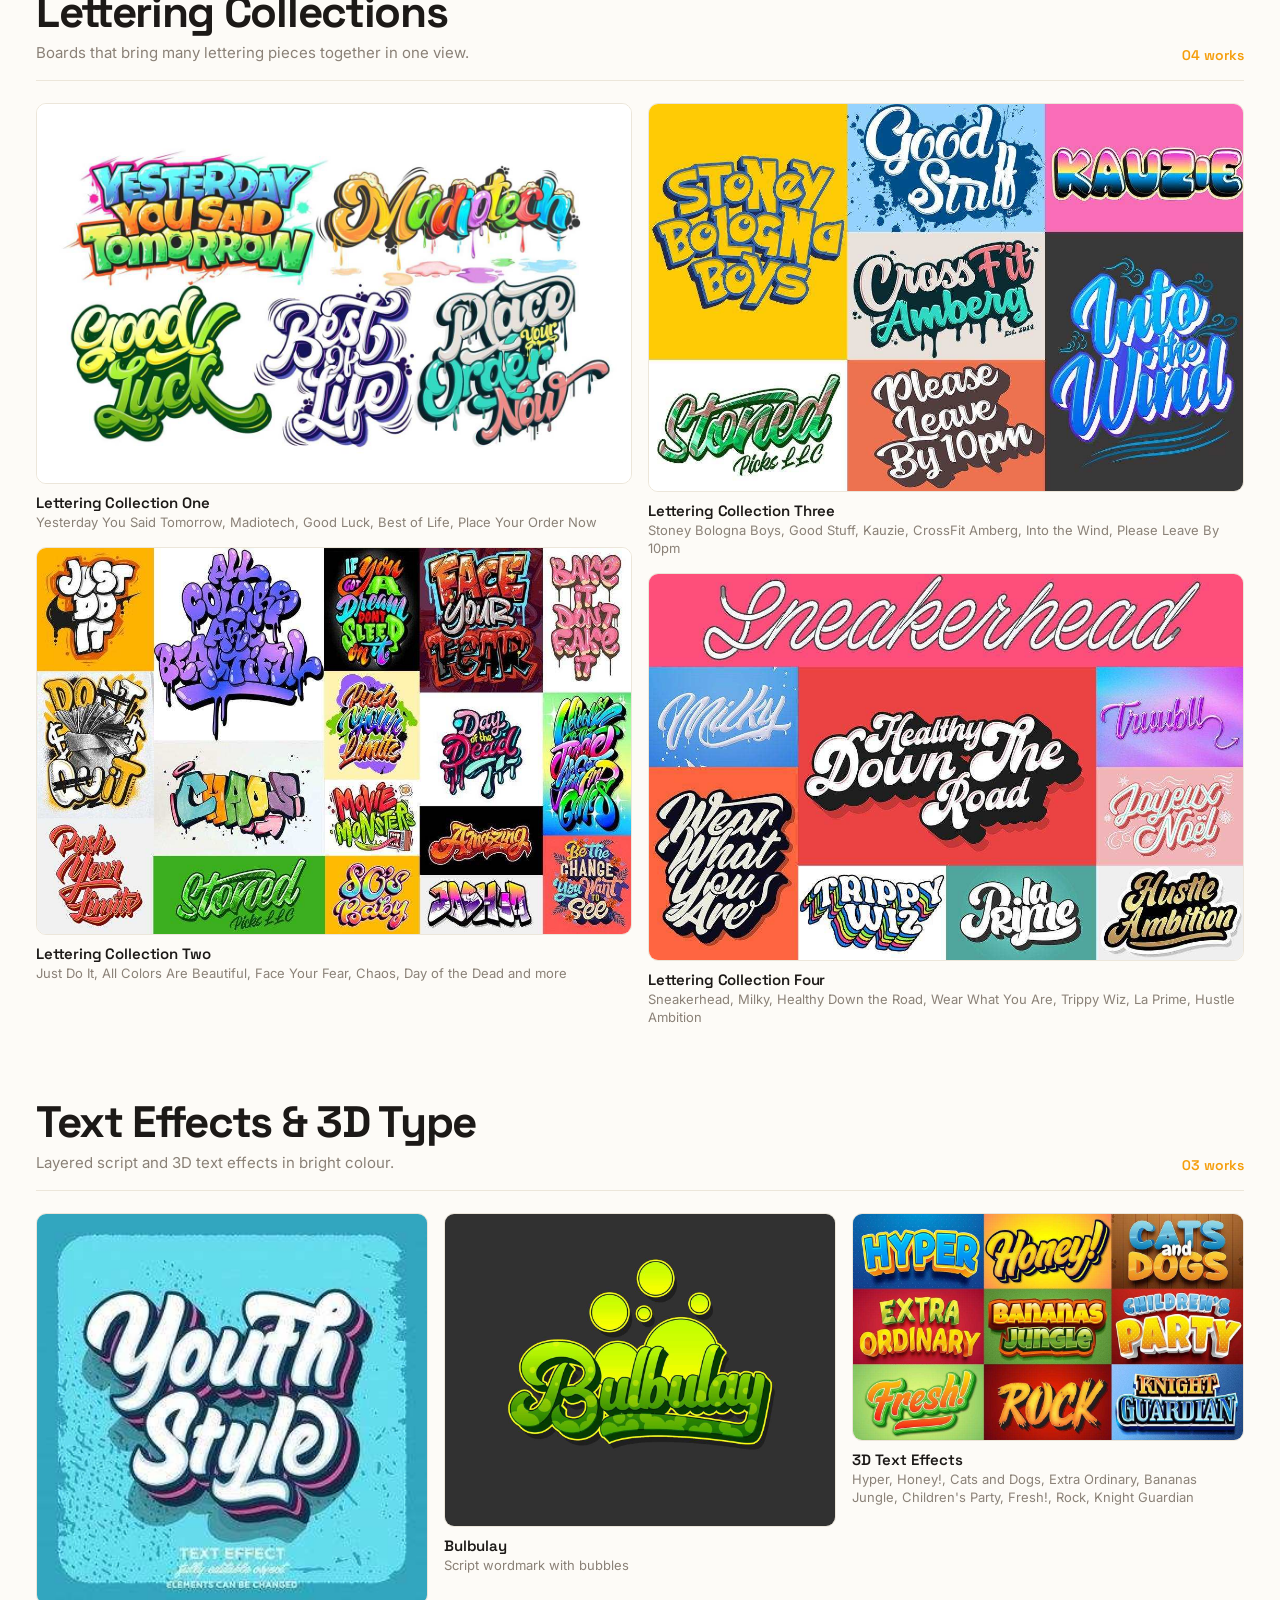
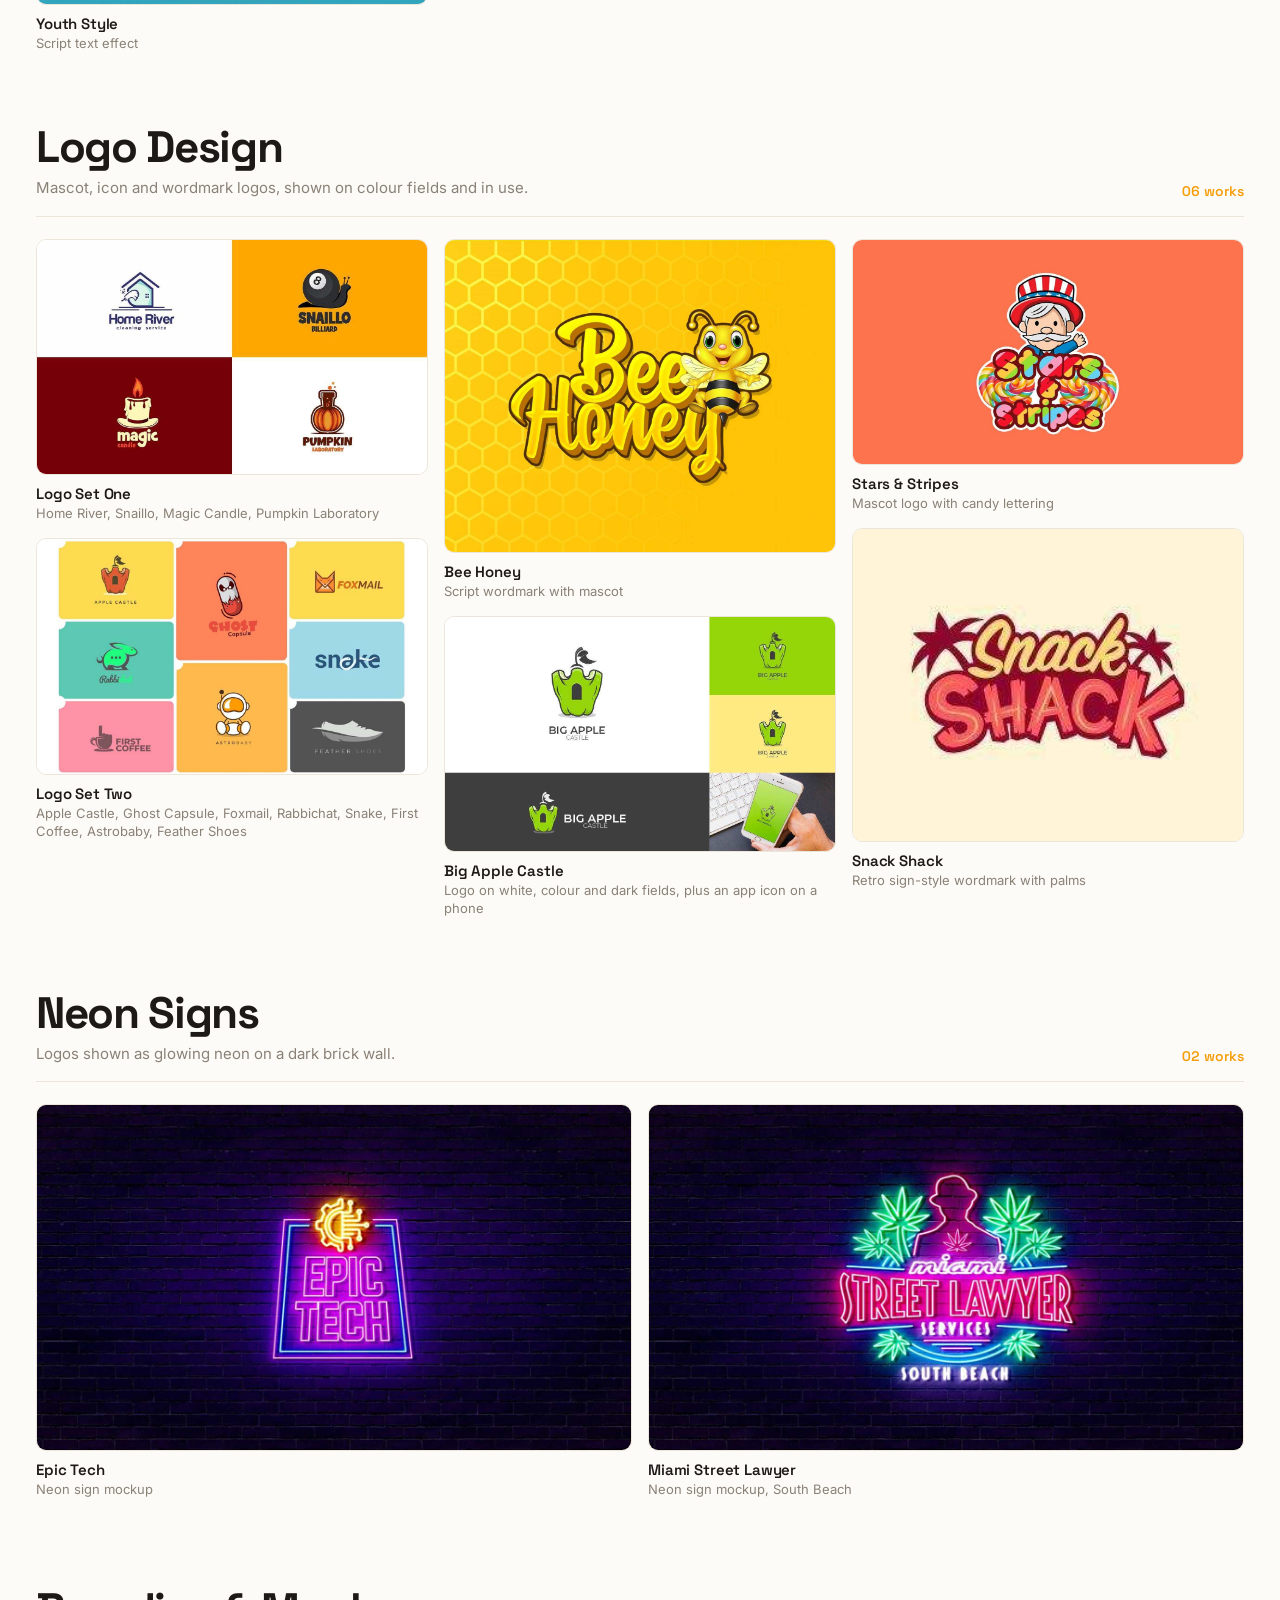
==== commit e21b93a0: "fix: add prominent cog settings icon to appearance palette button" ====
--- a/index.html
+++ b/index.html
@@ -114,11 +114,8 @@
                     <i class="fas fa-sun" data-icon="light" aria-hidden="true"></i>
                     <i class="fas fa-moon" data-icon="dark" aria-hidden="true"></i>
                 </button>
-                <button class="theme-toggle theme-palette" id="themePalette" type="button" aria-label="Customize appearance" title="Customize colors, background & icons">
-                    <span class="palette-btn-icon" aria-hidden="true">
-                        <i class="fas fa-sliders-h"></i>
-                        <i class="fas fa-palette"></i>
-                    </span>
+                <button class="theme-toggle theme-palette" id="themePalette" type="button" aria-label="Customize appearance" title="Customize colors & icons">
+                    <i class="fas fa-cog" aria-hidden="true" style="font-size:1.1rem;"></i>
                 </button>
                 <div class="palette-popup" id="palettePopup" role="menu" aria-label="Appearance customizer">
                     <div class="palette-section">
--- a/styles.css
+++ b/styles.css
@@ -4644,38 +4644,32 @@
    COLOR THEME PICKER — user control ke liye accent color variation
    ============================================================ */
 .theme-palette {
-    width: 40px;
-    height: 40px;
+    width: 44px;
+    height: 44px;
     border-radius: 50%;
     background: var(--bg-card);
-    border: 1px solid var(--border-hover);
+    border: 1.5px solid var(--border-hover);
     color: var(--text-secondary);
     cursor: pointer;
     transition: var(--transition);
     display: grid;
     place-items: center;
-}
-
-.theme-palette .palette-btn-icon {
-    font-size: 1.1rem;
-    display: flex;
-    gap: 2px;
-    align-items: center;
-    justify-content: center;
-}
-
-.theme-palette .palette-btn-icon i {
+    font-size: 1.2rem;
+}
+
+.theme-palette i {
     color: var(--text-secondary);
-    filter: drop-shadow(0 1px 1px rgba(0,0,0,0.3));
+    filter: drop-shadow(0 1px 2px rgba(0, 0, 0, 0.3));
 }
 
 .theme-palette:hover {
     color: var(--accent);
     border-color: var(--accent);
-    transform: rotate(15deg);
-}
-
-.theme-palette:hover .palette-btn-icon i {
+    transform: rotate(15deg) scale(1.05);
+    box-shadow: 0 8px 24px var(--accent-glow);
+}
+
+.theme-palette:hover i {
     color: var(--accent);
 }
 
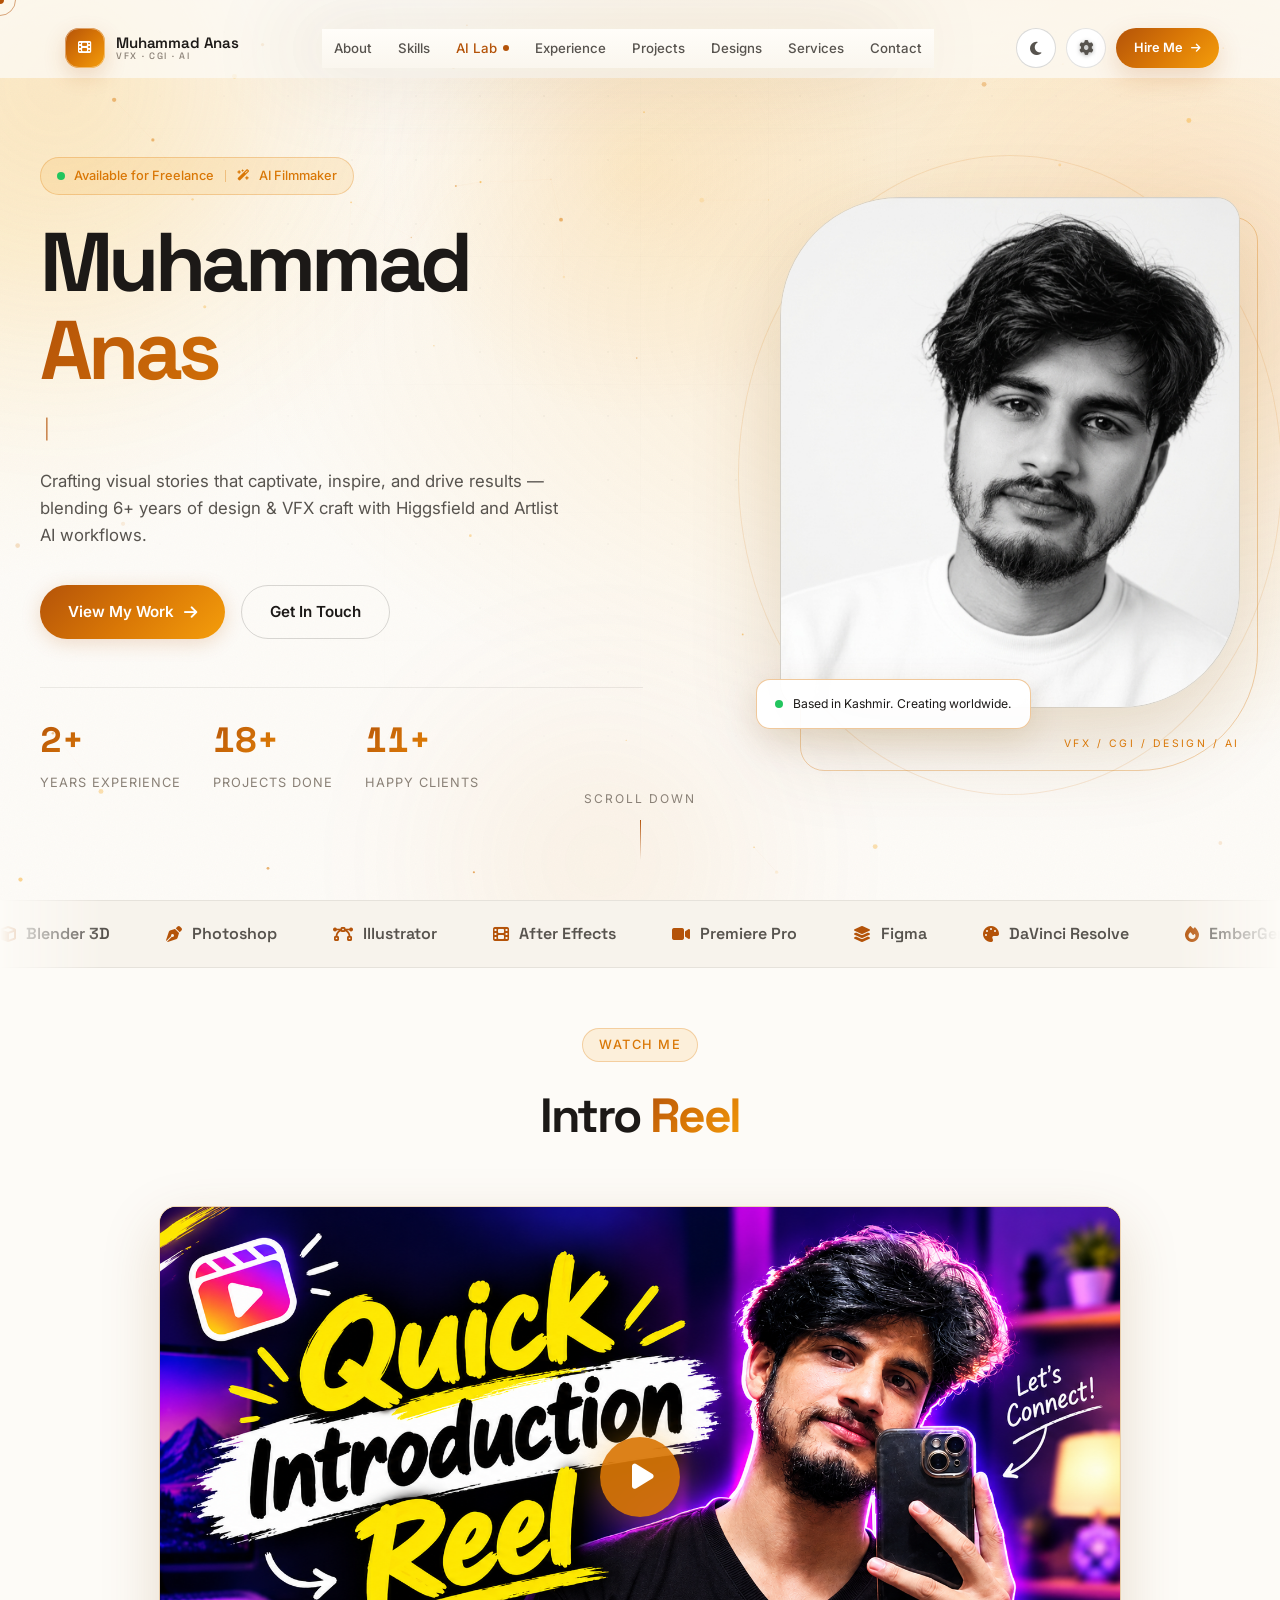
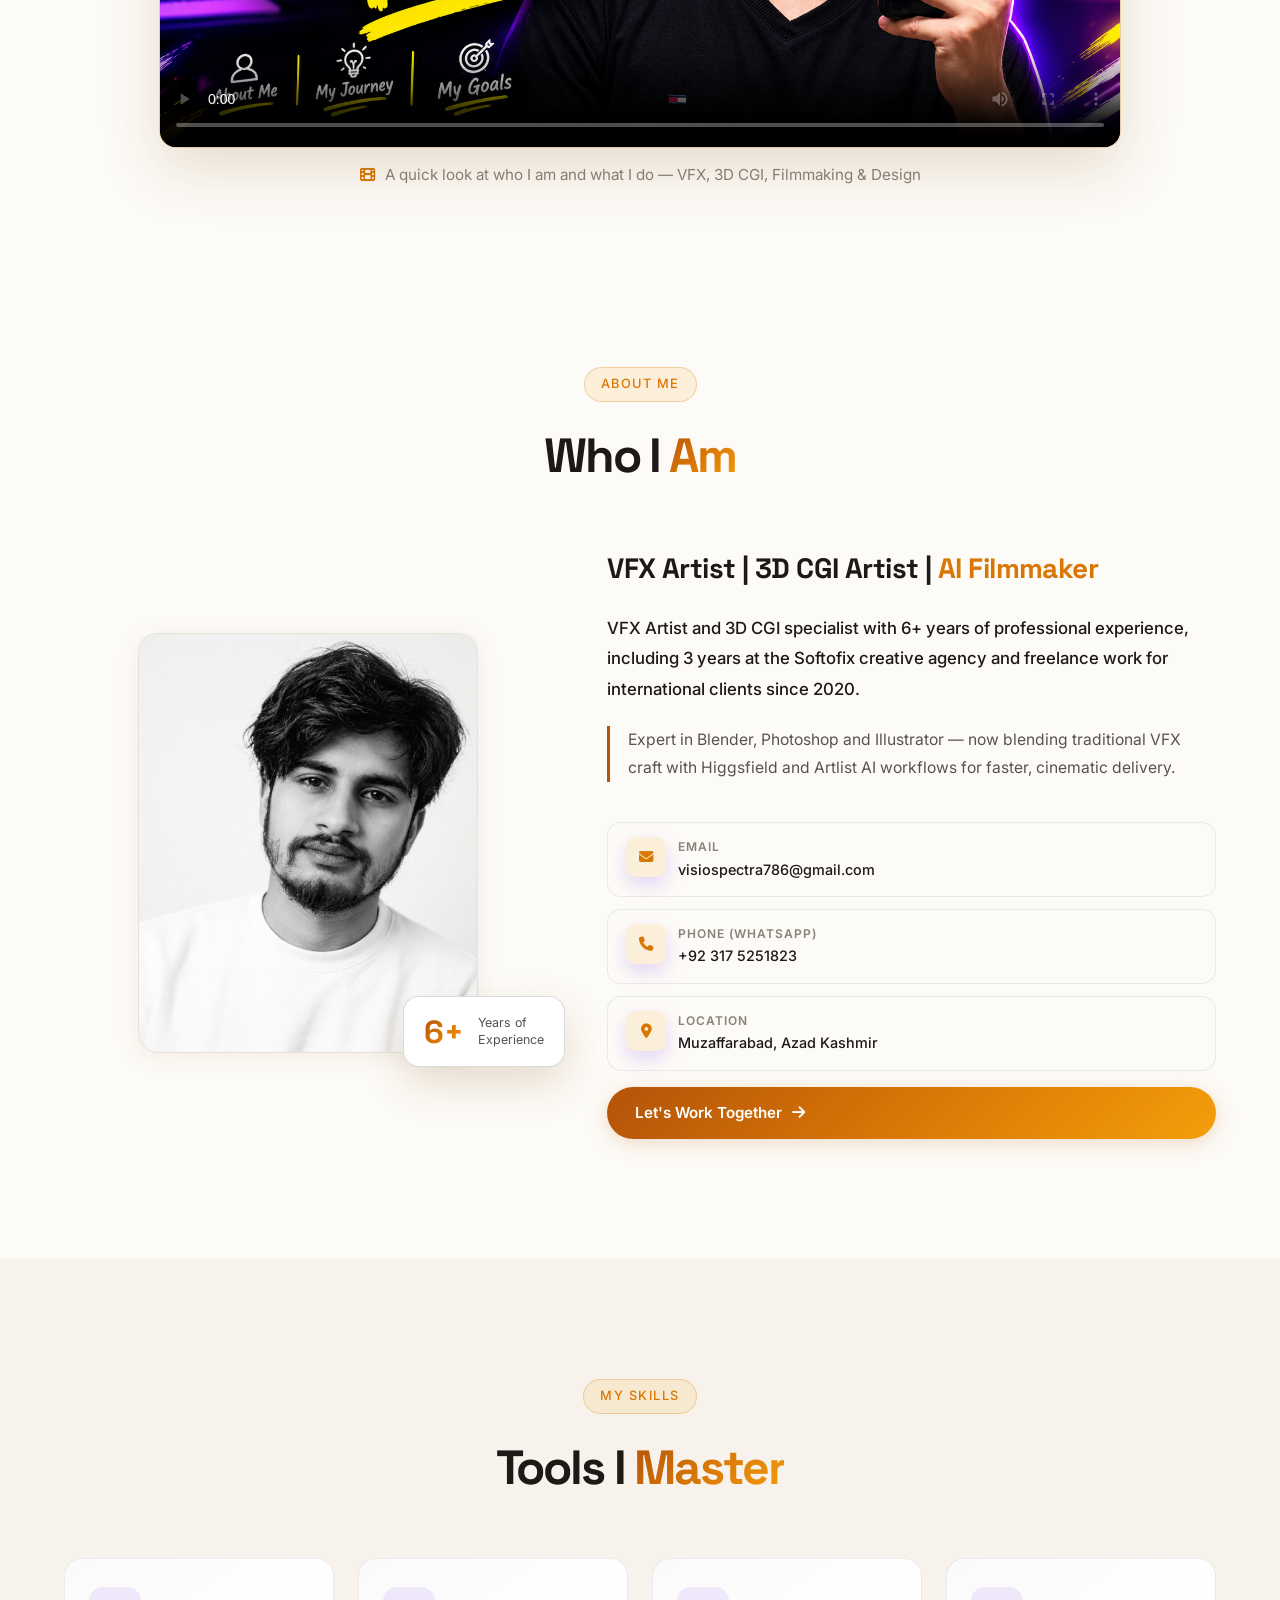
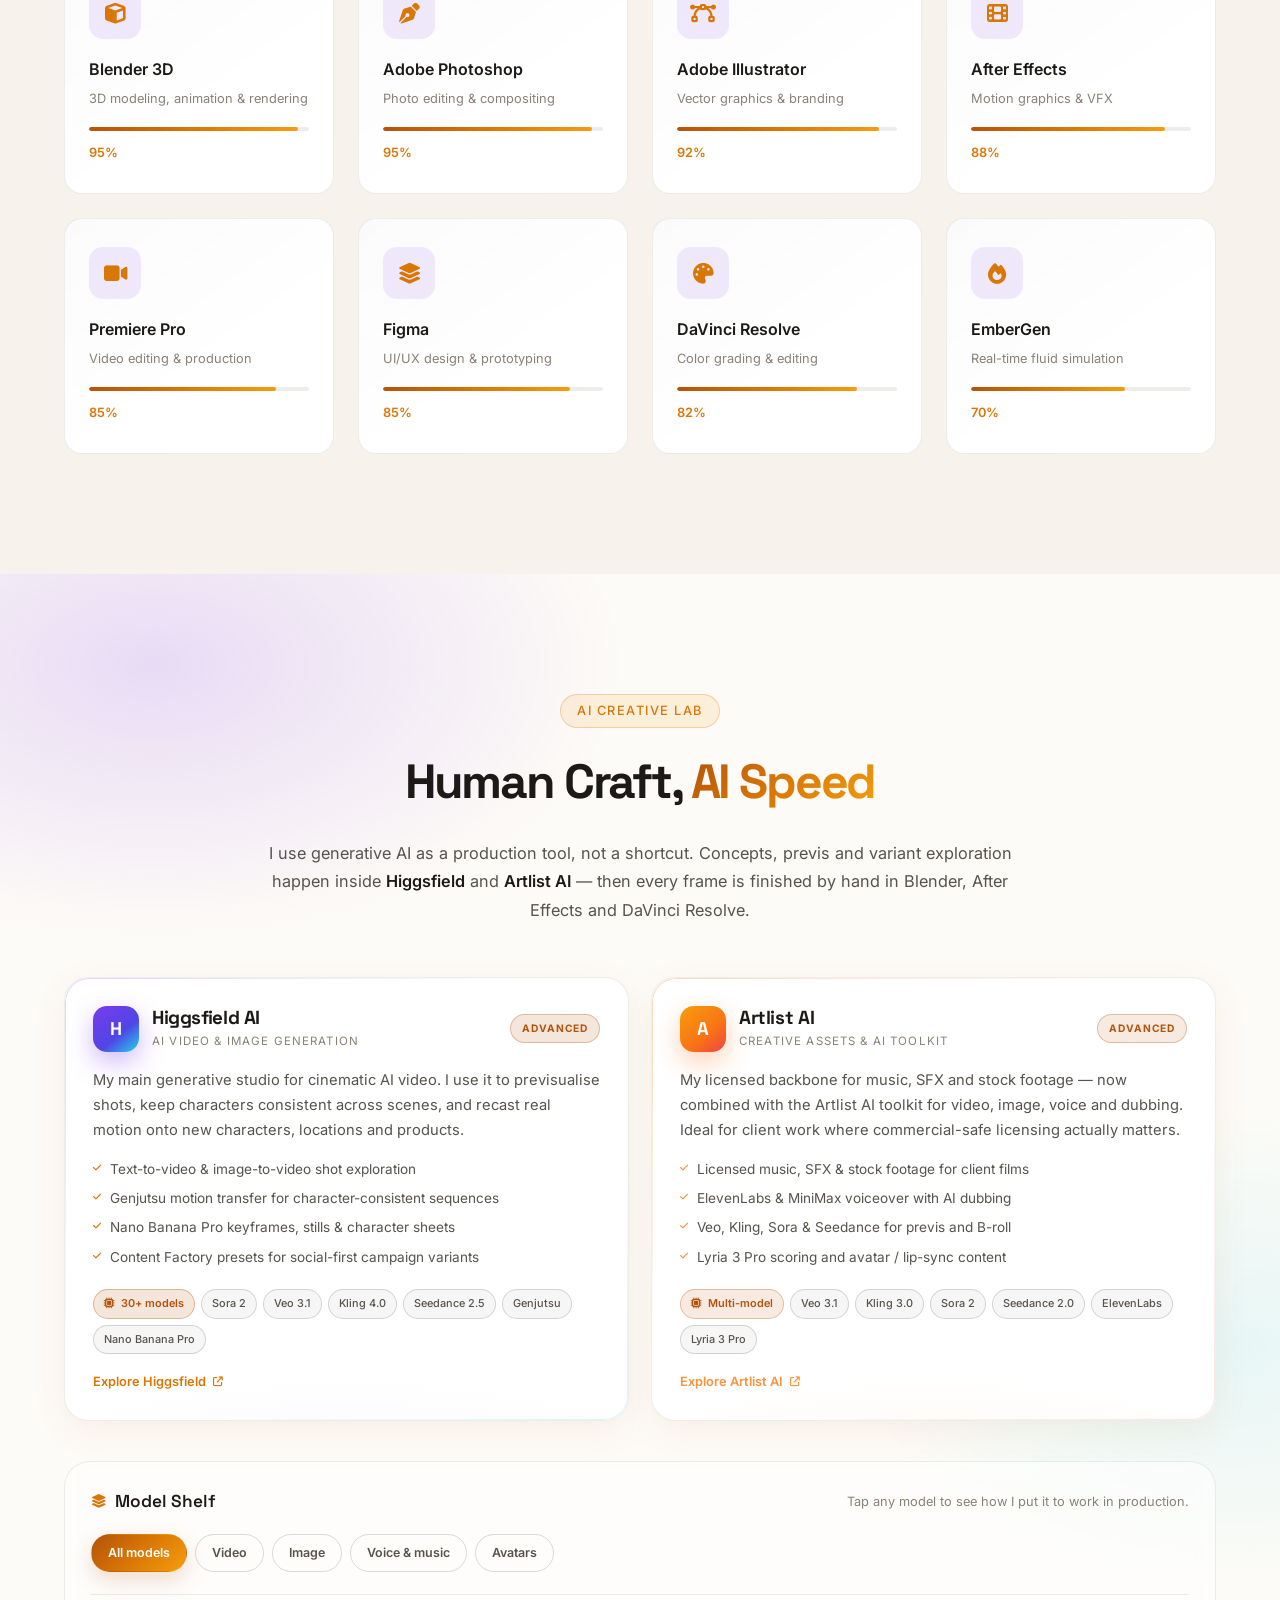
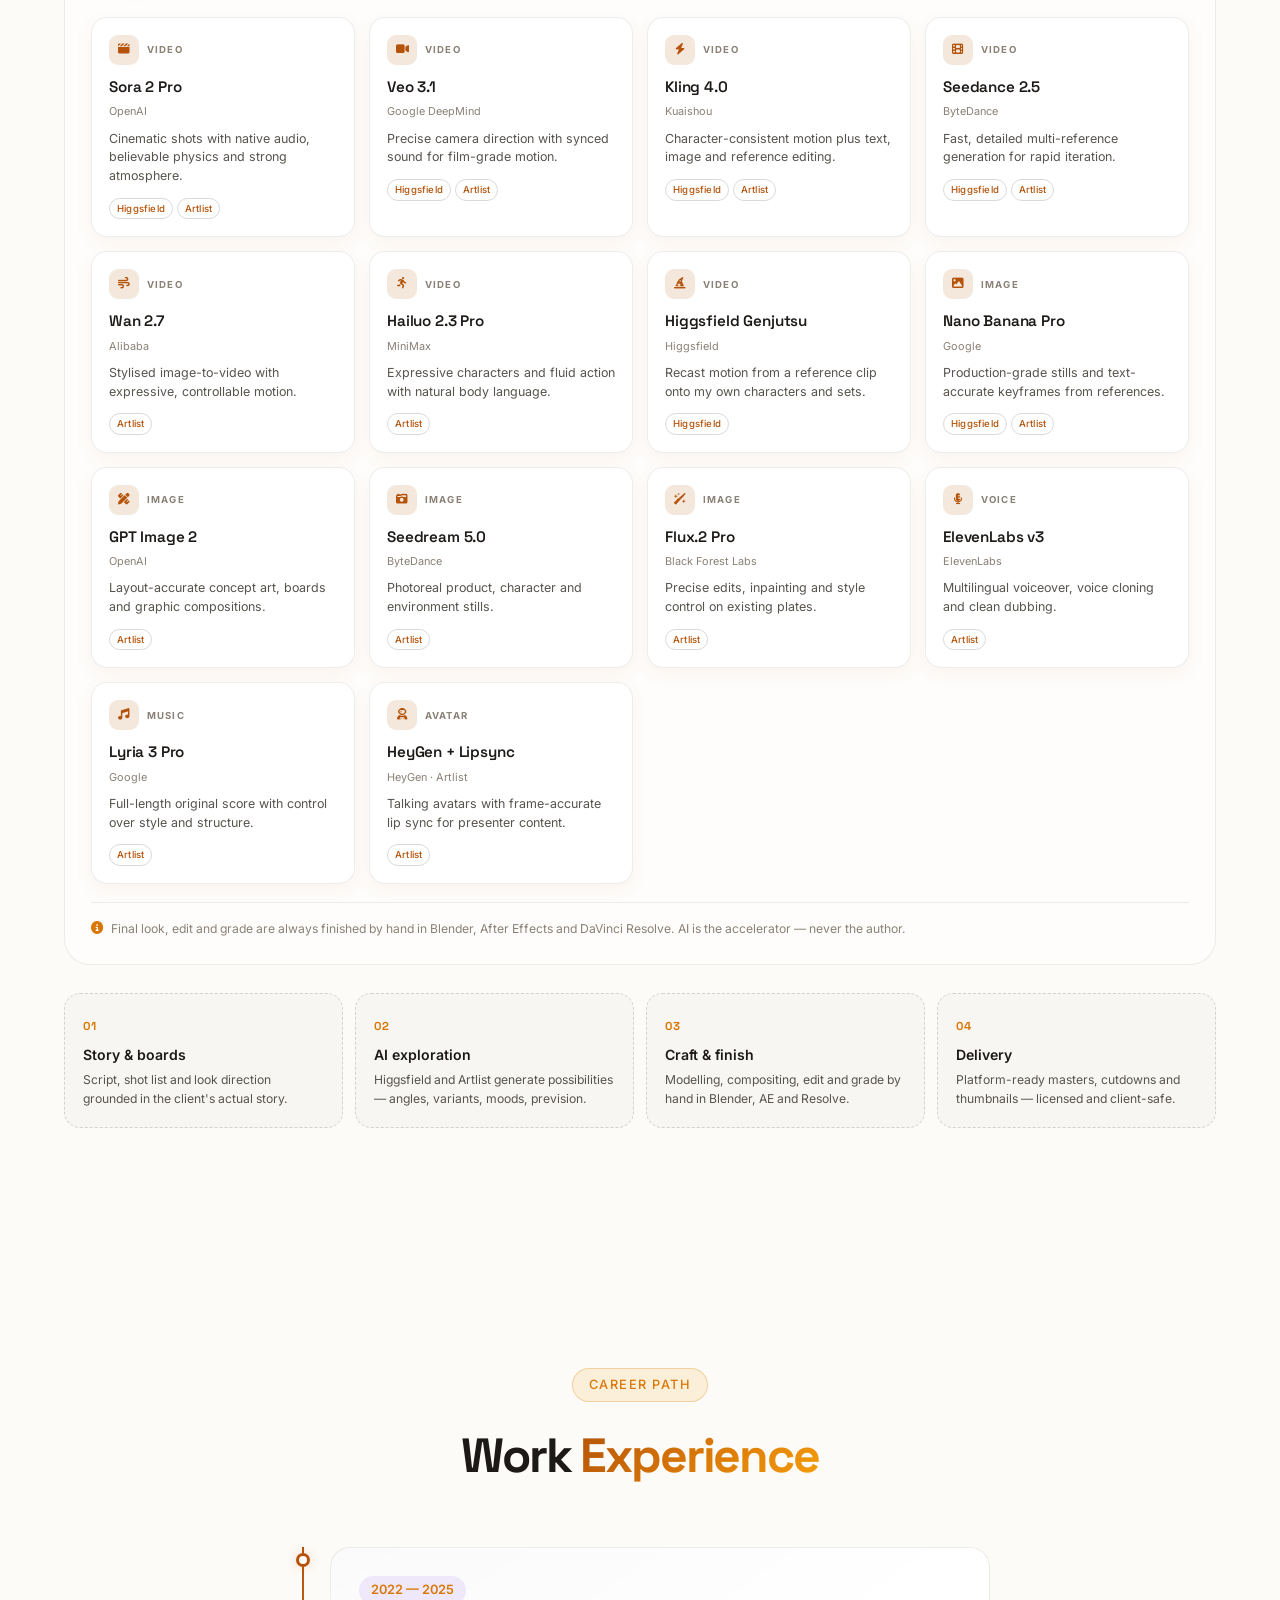
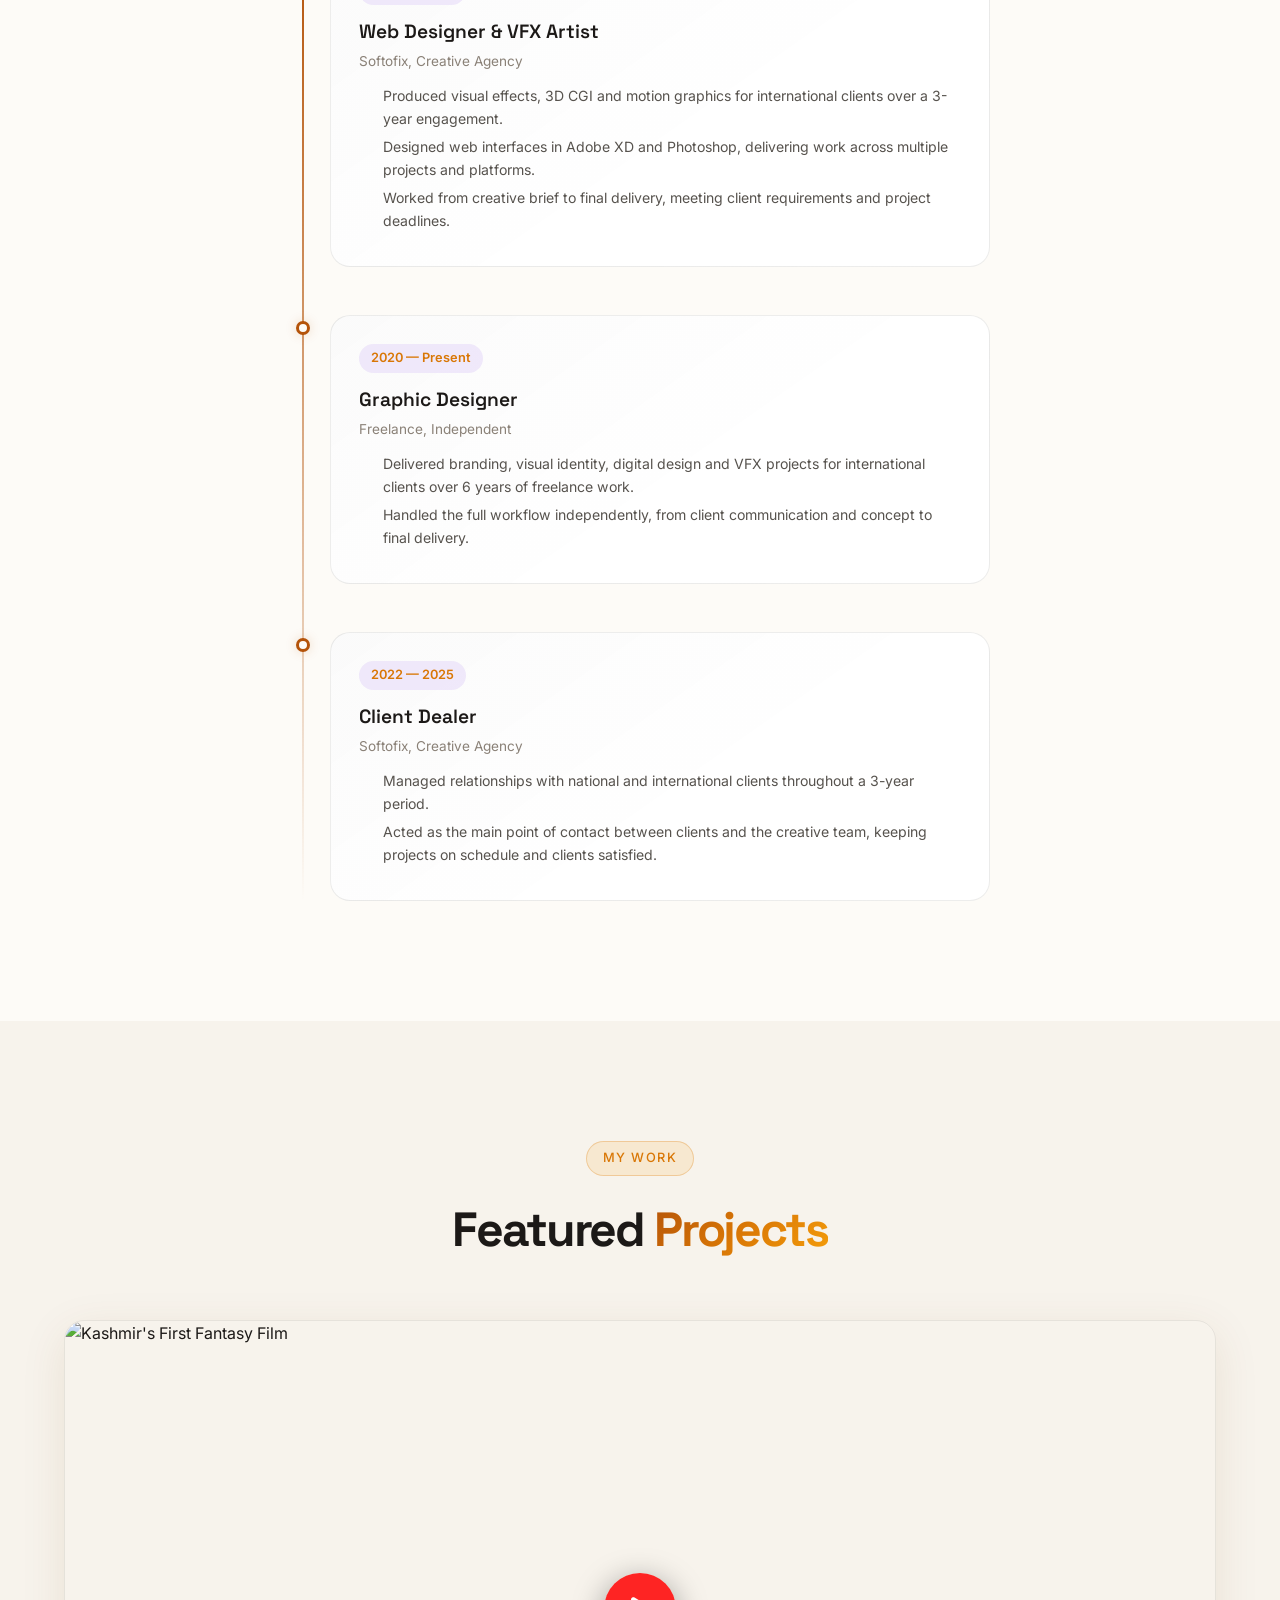
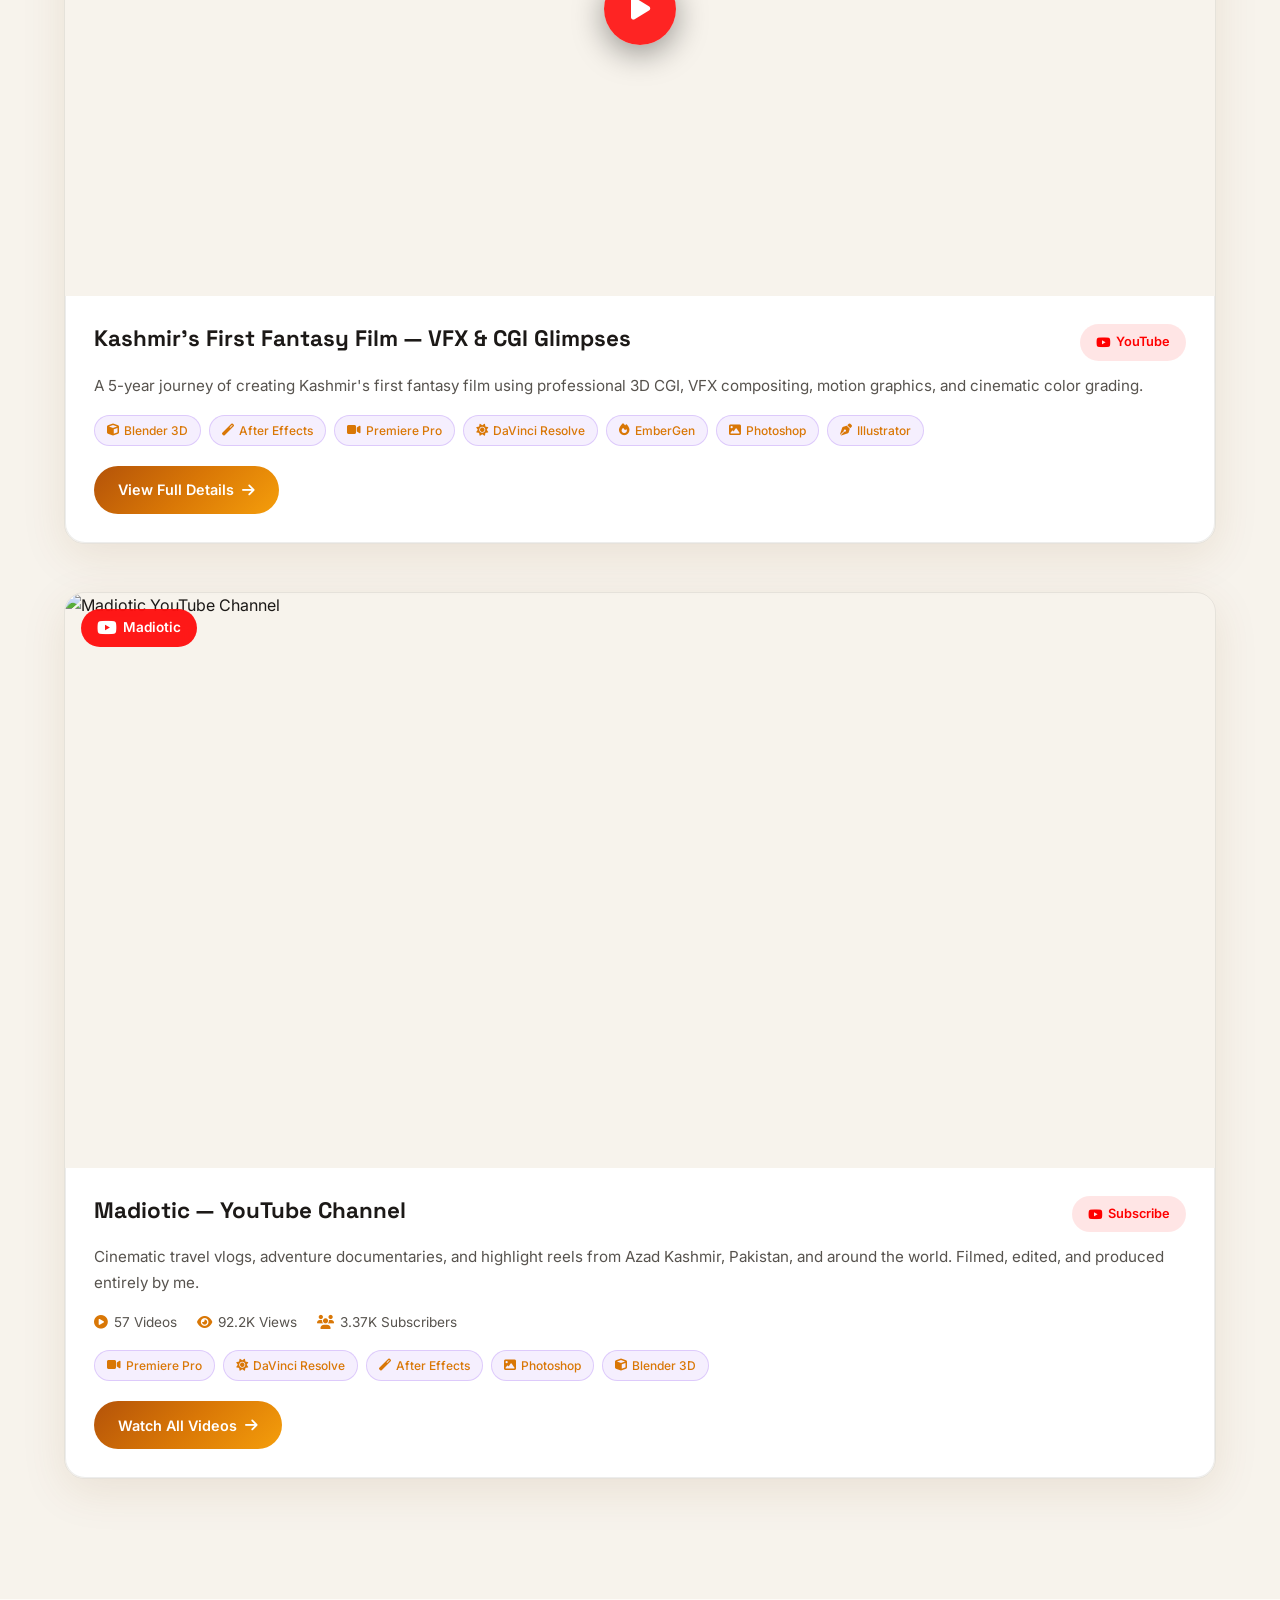
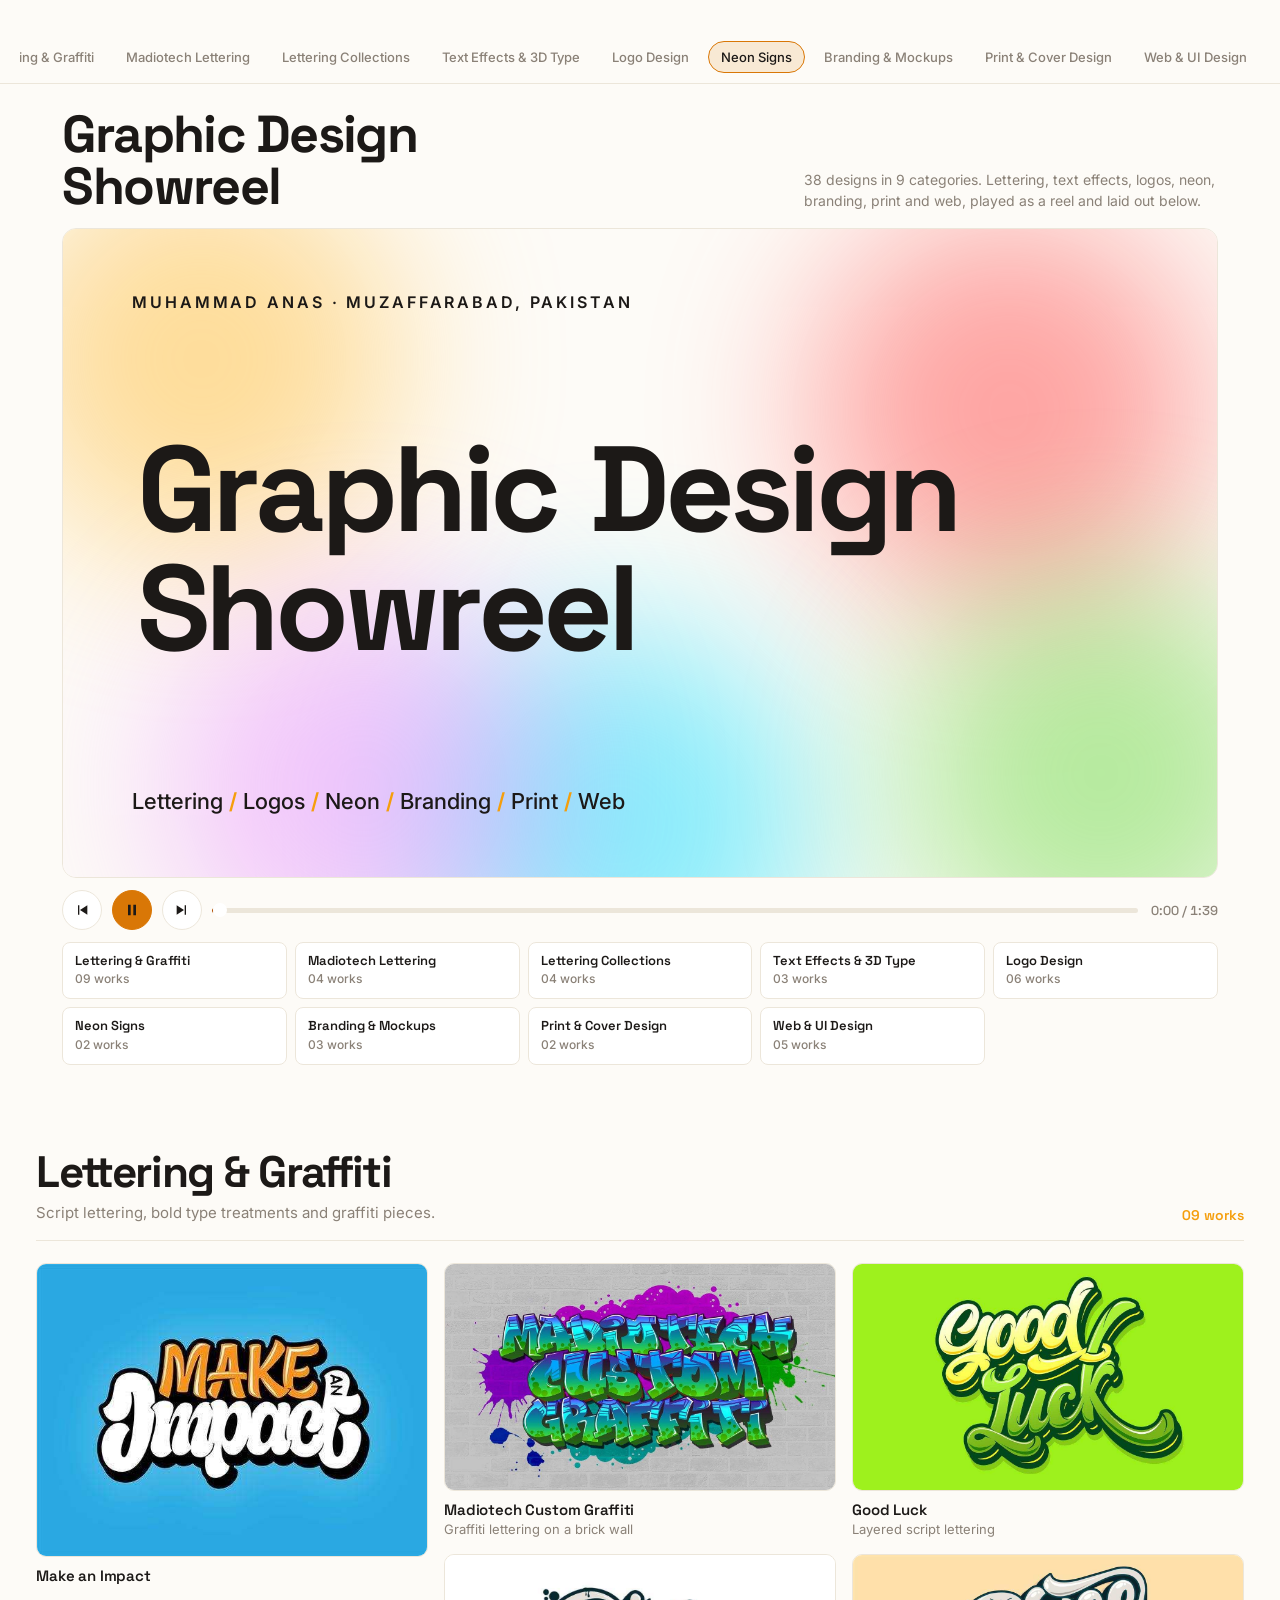
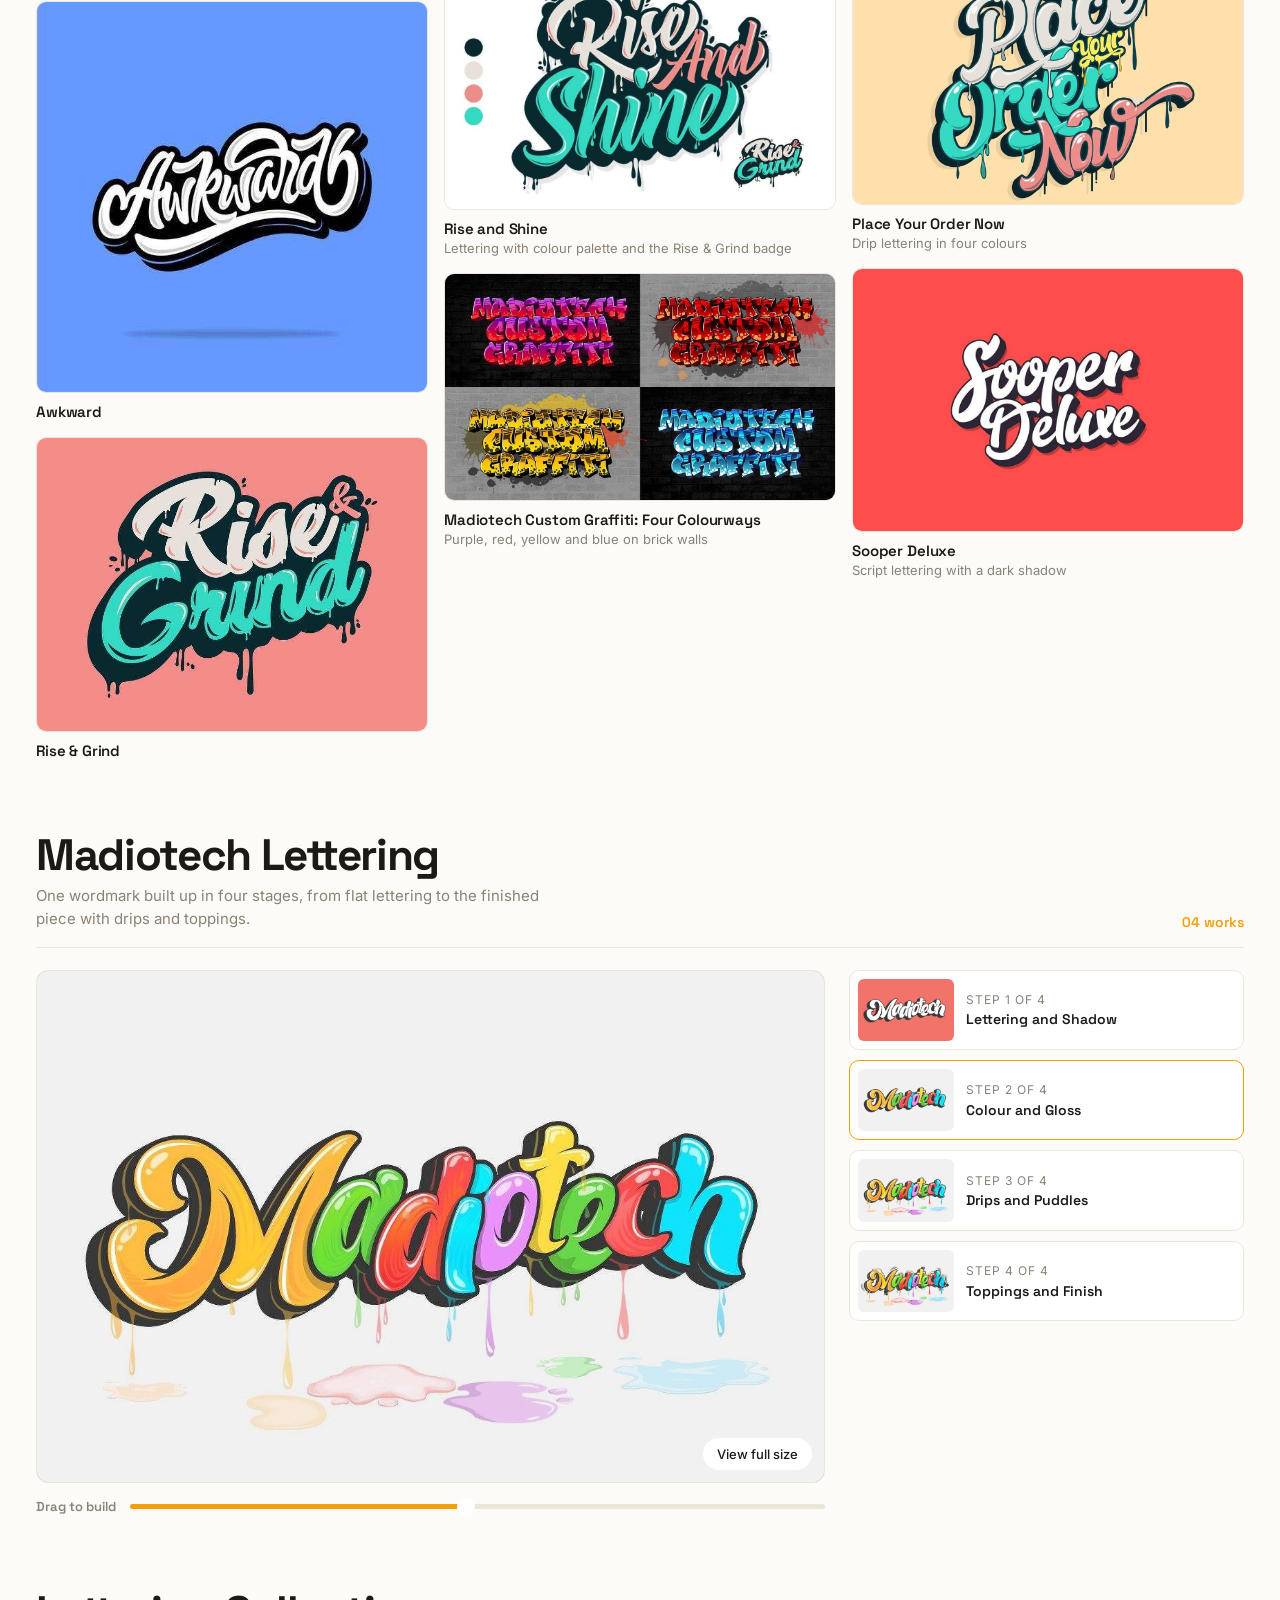
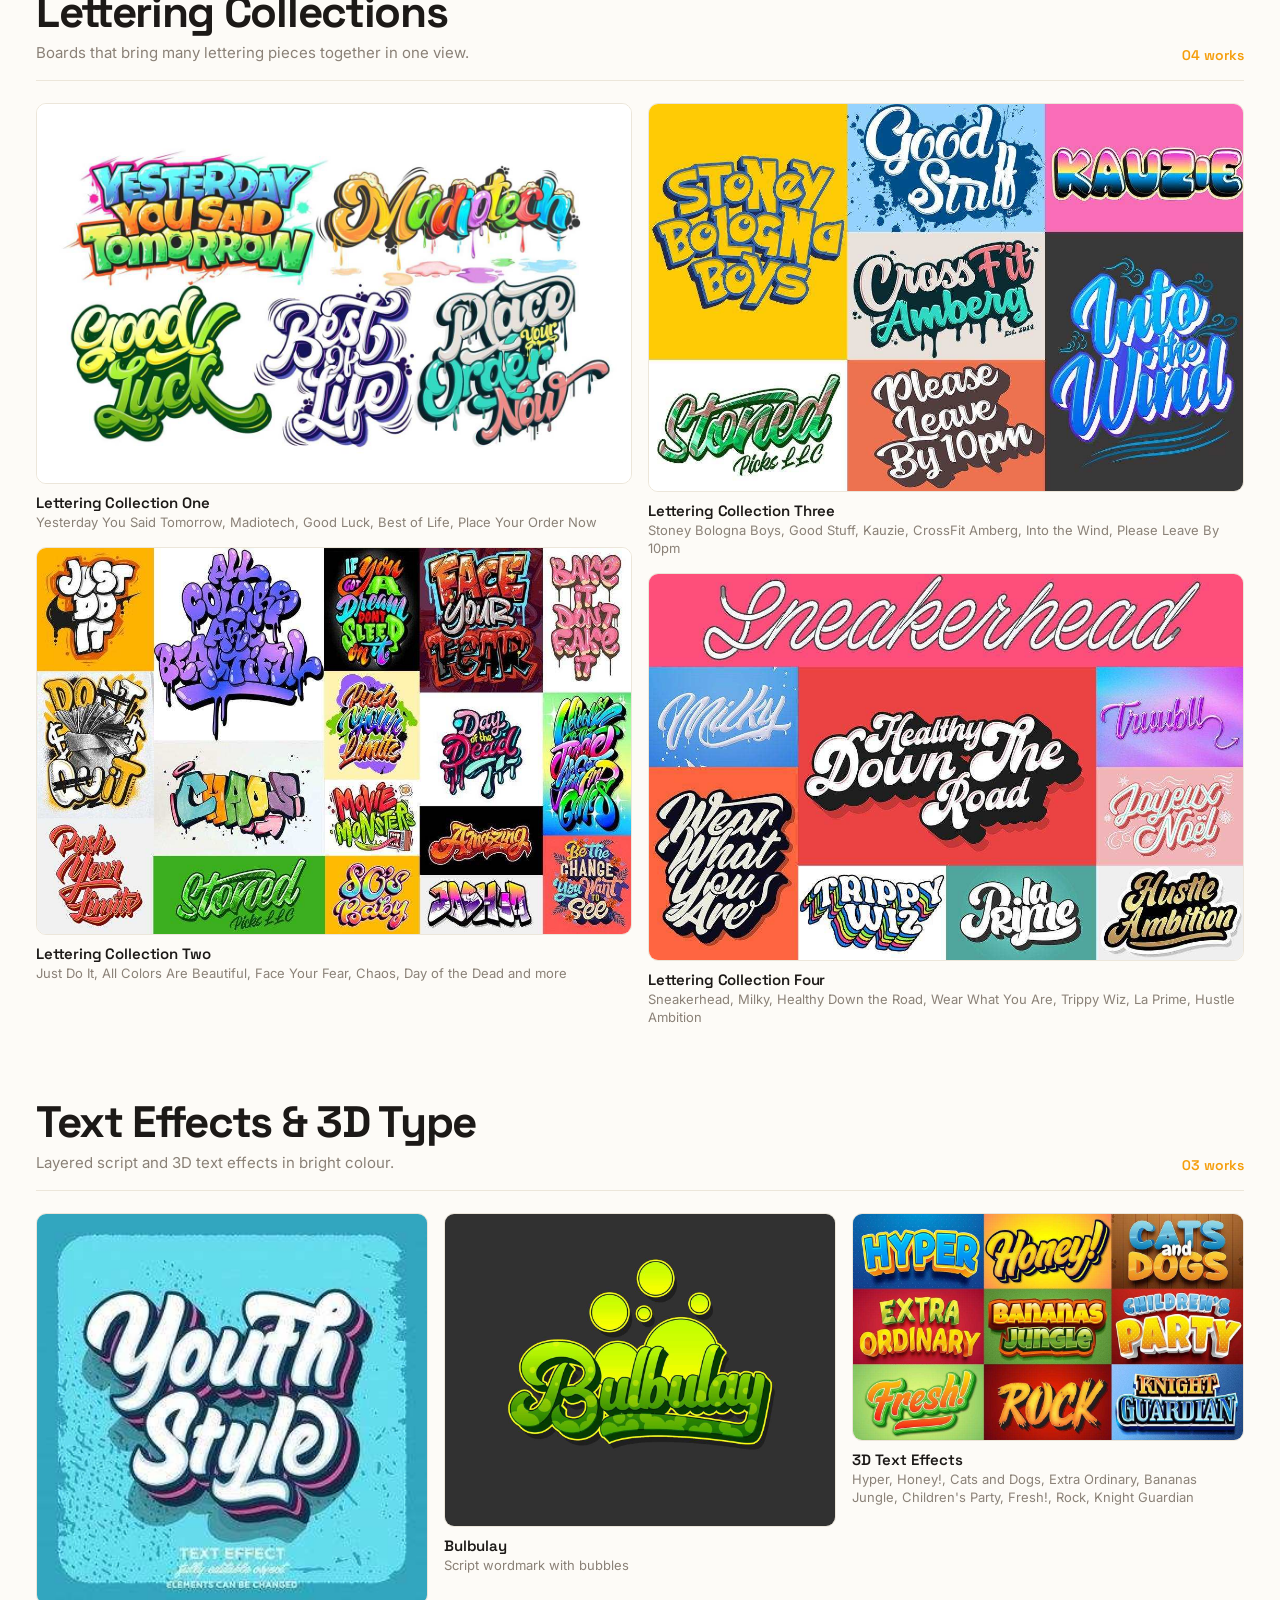
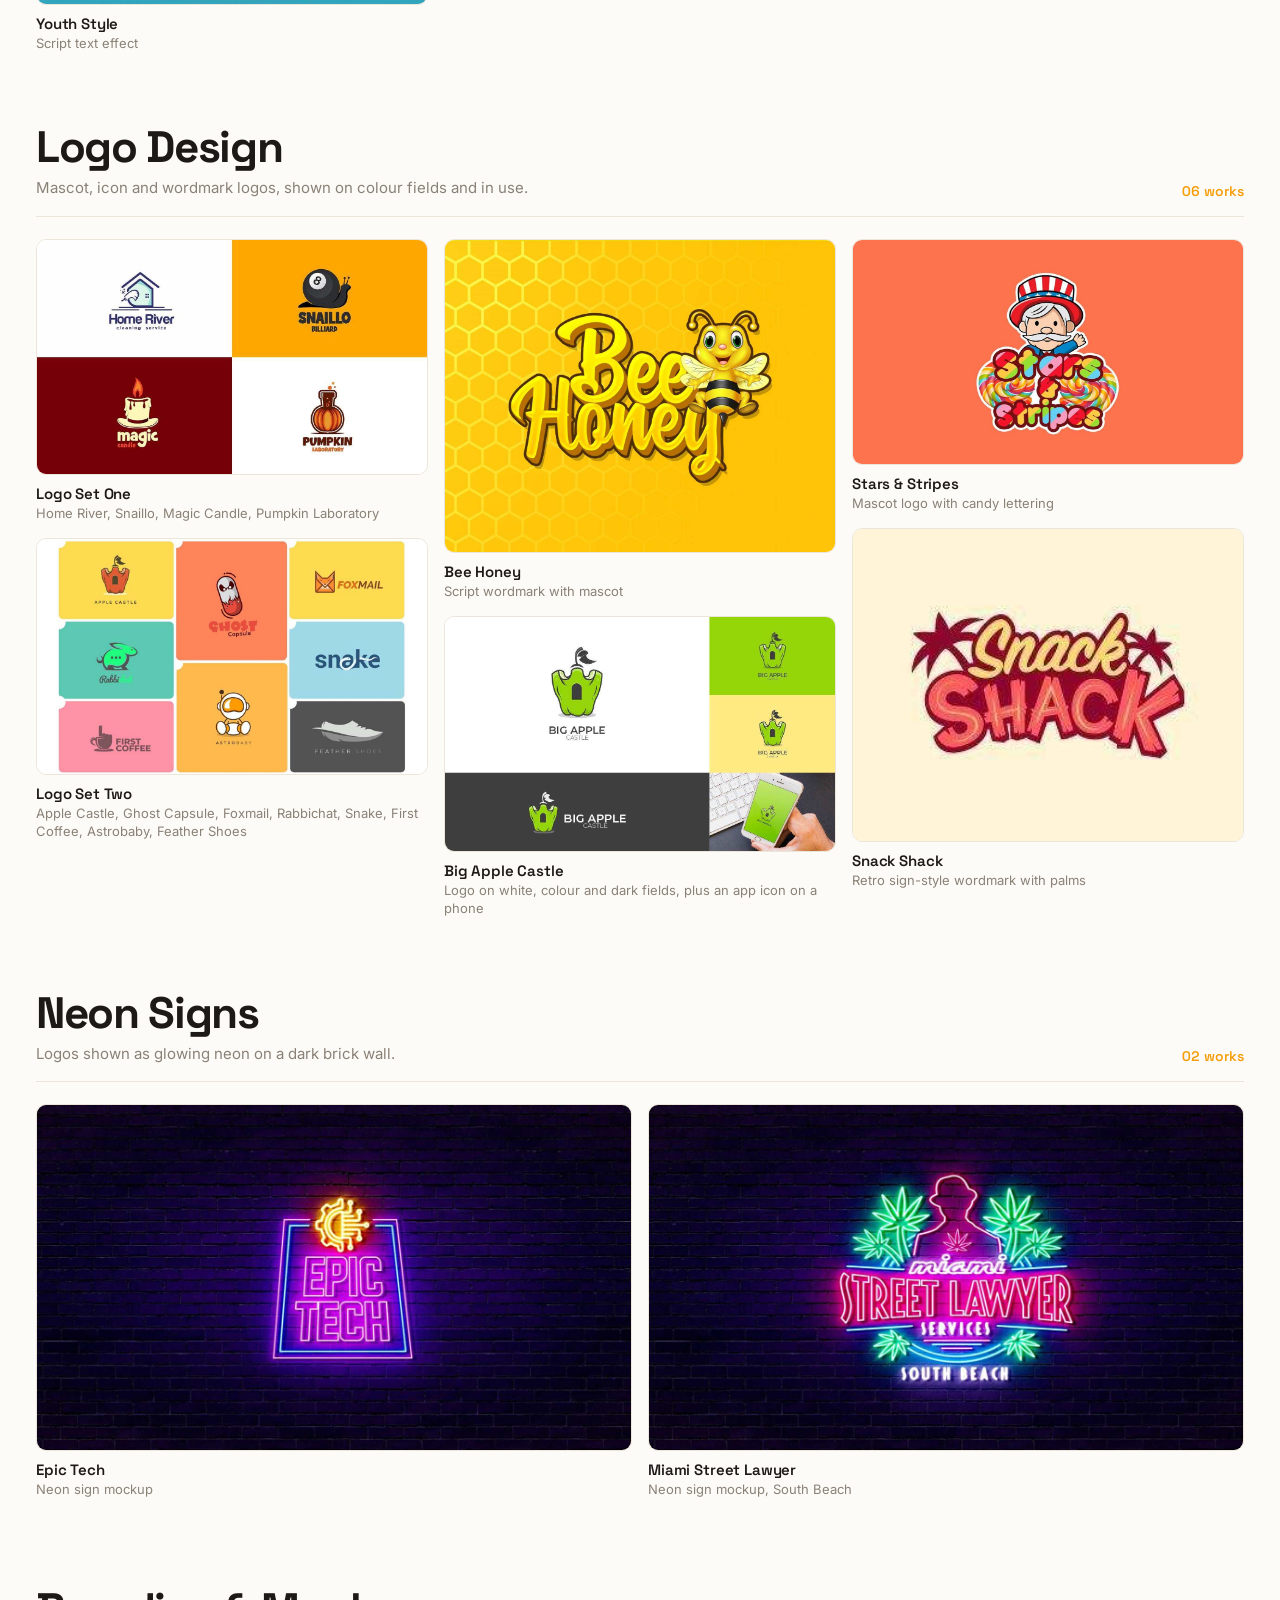
==== commit b6bfb580: "fix: shrink palette button icon size, keep accent color palettes intact" ====
--- a/index.html
+++ b/index.html
@@ -115,7 +115,7 @@
                     <i class="fas fa-moon" data-icon="dark" aria-hidden="true"></i>
                 </button>
                 <button class="theme-toggle theme-palette" id="themePalette" type="button" aria-label="Customize appearance" title="Customize colors & icons">
-                    <i class="fas fa-cog" aria-hidden="true" style="font-size:1.1rem;"></i>
+                    <i class="fas fa-cog" aria-hidden="true"></i>
                 </button>
                 <div class="palette-popup" id="palettePopup" role="menu" aria-label="Appearance customizer">
                     <div class="palette-section">
--- a/styles.css
+++ b/styles.css
@@ -3223,6 +3223,7 @@
     box-shadow: 0 8px 24px var(--accent-glow);
 }
 .theme-toggle i { display: none; line-height: 1; }
+.theme-palette i { display: block !important; }
 :root[data-theme="dark"] .theme-toggle i[data-icon="light"] { display: block; }
 :root[data-theme="light"] .theme-toggle i[data-icon="dark"] { display: block; }
 
@@ -4644,8 +4645,8 @@
    COLOR THEME PICKER — user control ke liye accent color variation
    ============================================================ */
 .theme-palette {
-    width: 44px;
-    height: 44px;
+    width: 40px;
+    height: 40px;
     border-radius: 50%;
     background: var(--bg-card);
     border: 1.5px solid var(--border-hover);
@@ -4654,12 +4655,13 @@
     transition: var(--transition);
     display: grid;
     place-items: center;
-    font-size: 1.2rem;
+    font-size: 1rem;
 }
 
 .theme-palette i {
     color: var(--text-secondary);
     filter: drop-shadow(0 1px 2px rgba(0, 0, 0, 0.3));
+    font-size: 0.9rem;
 }
 
 .theme-palette:hover {
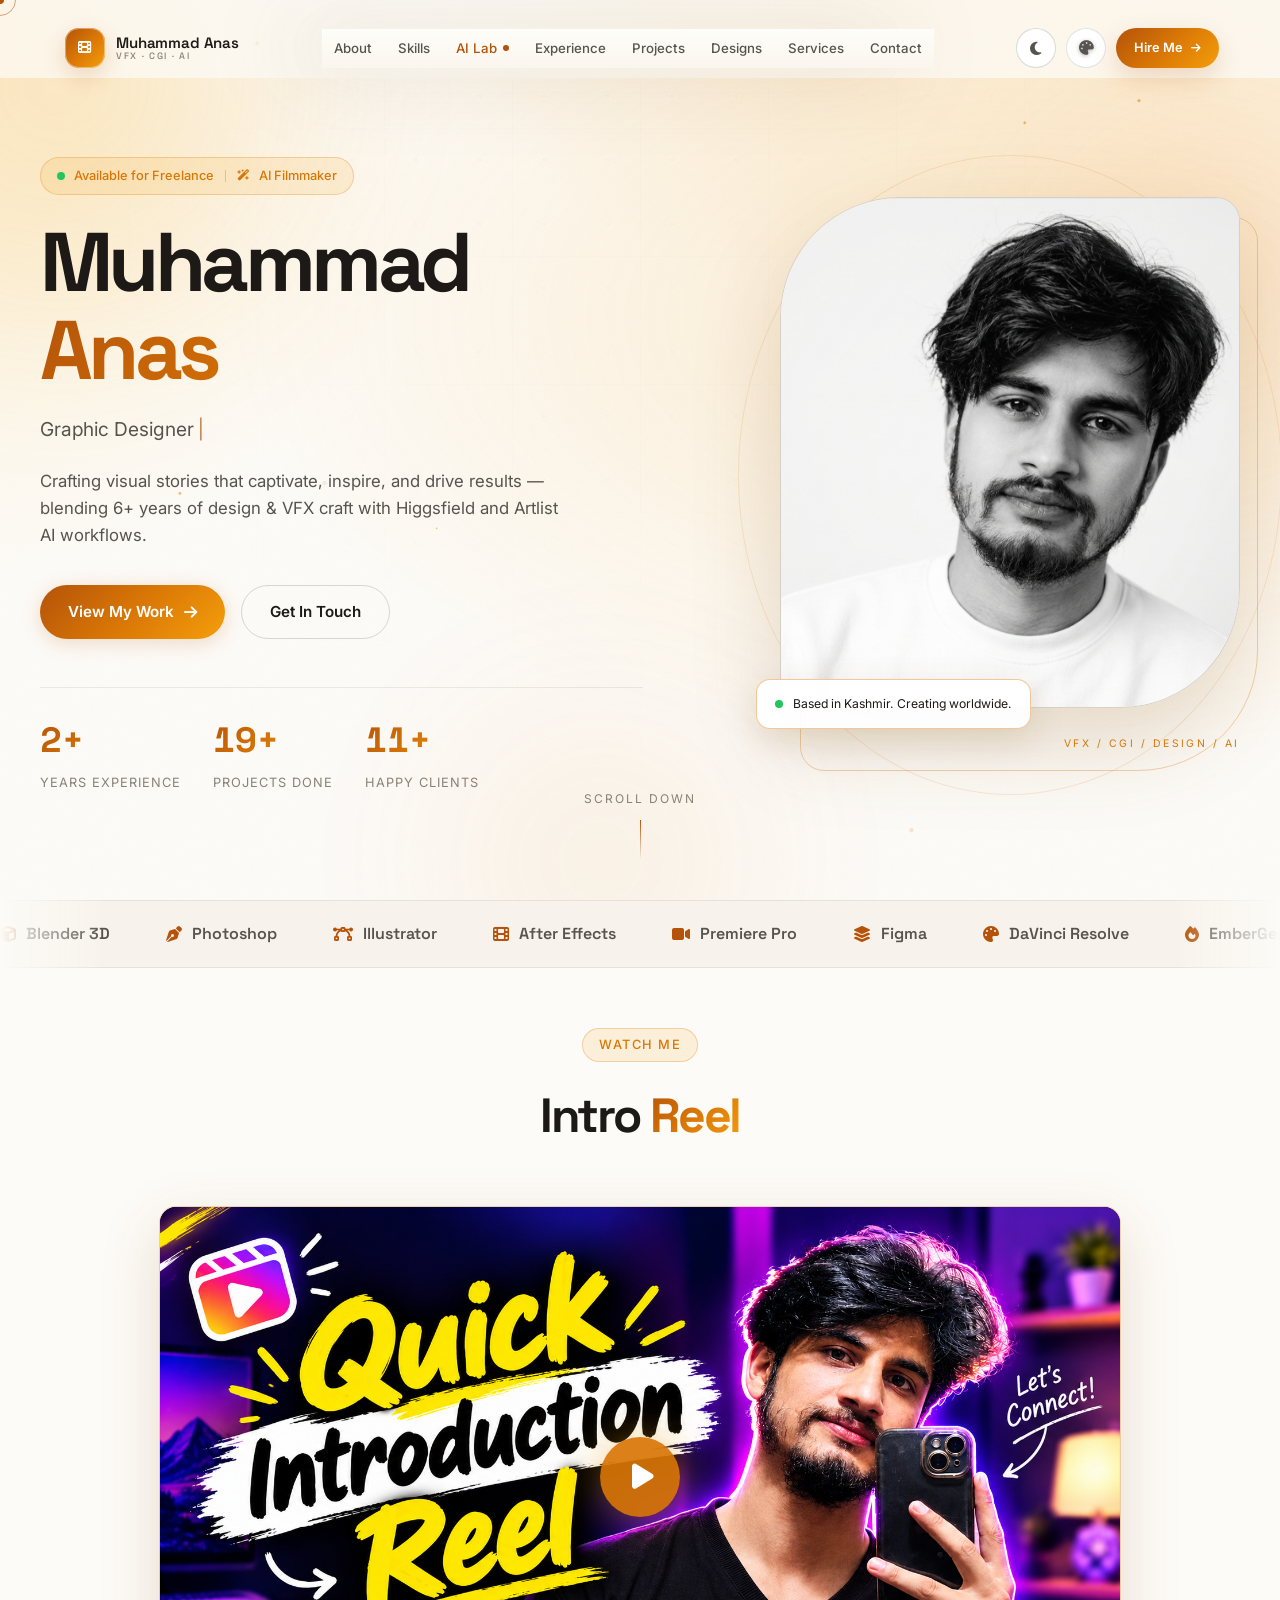
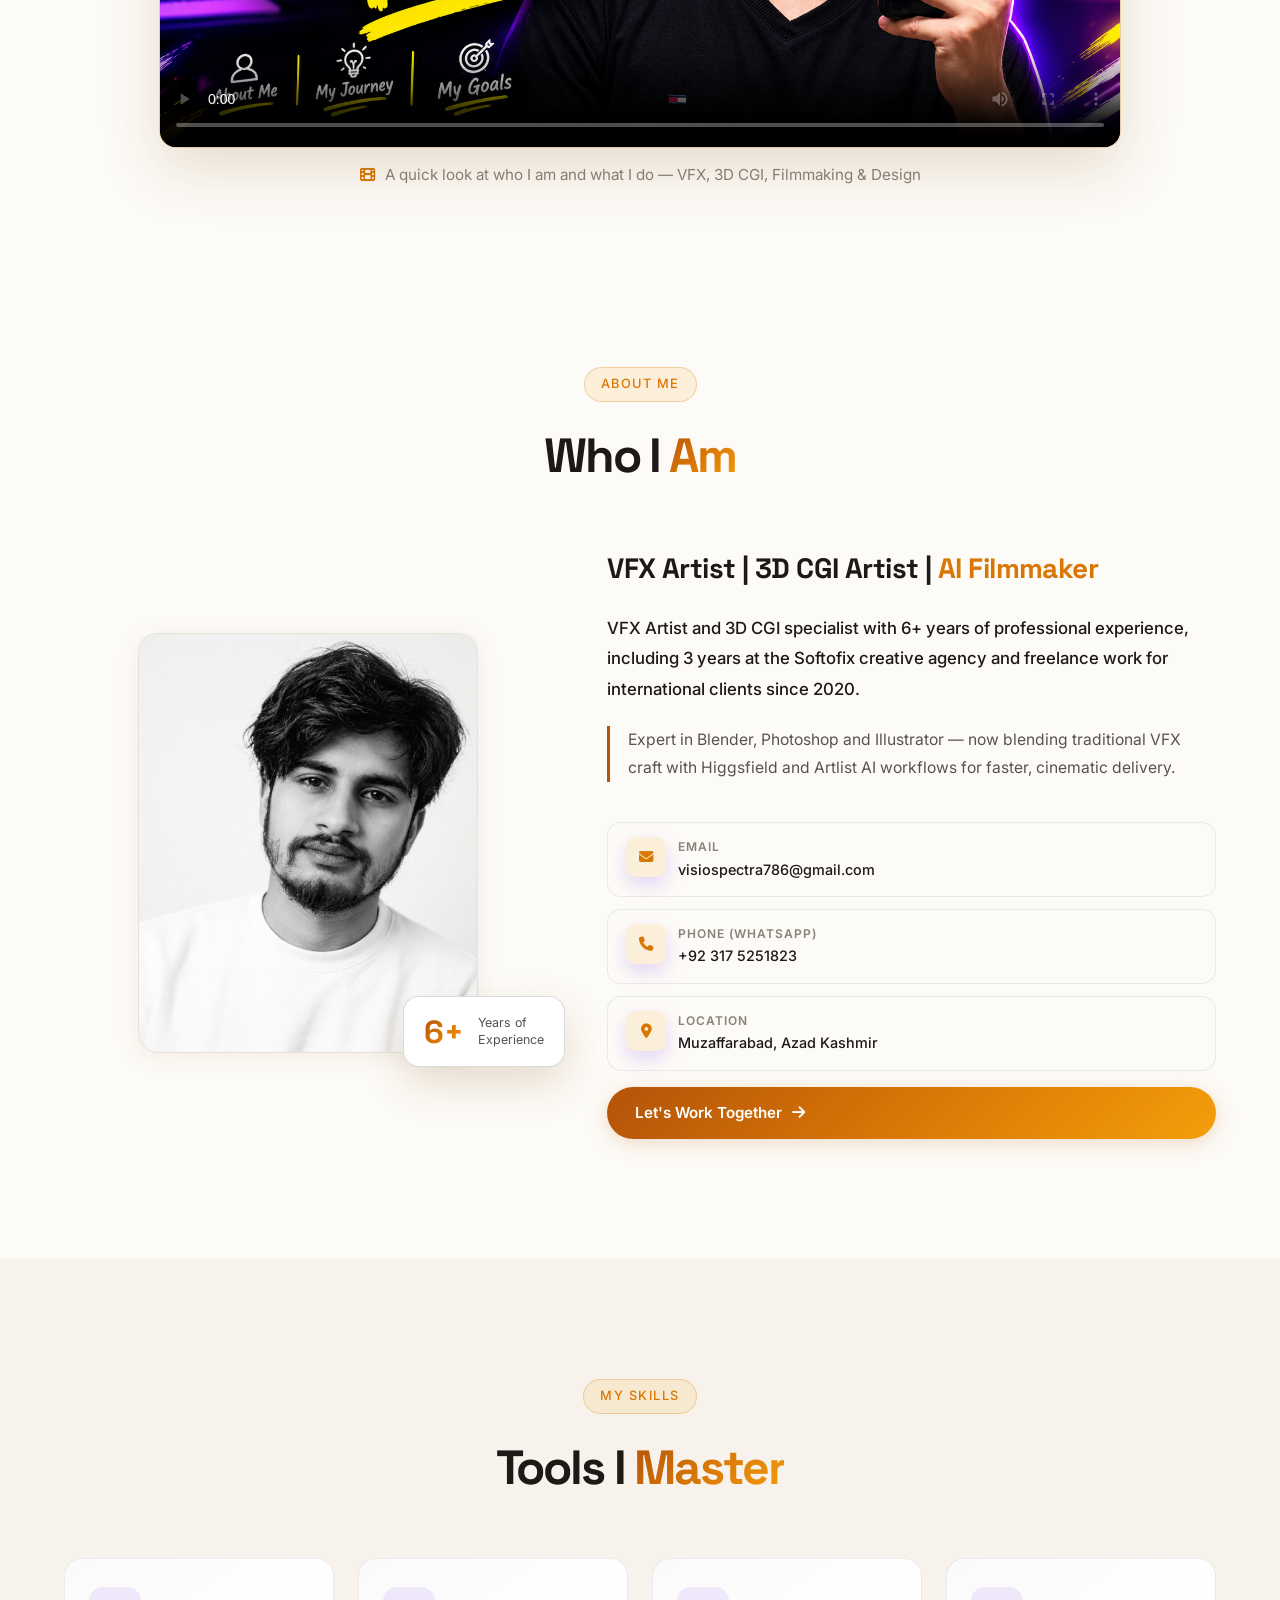
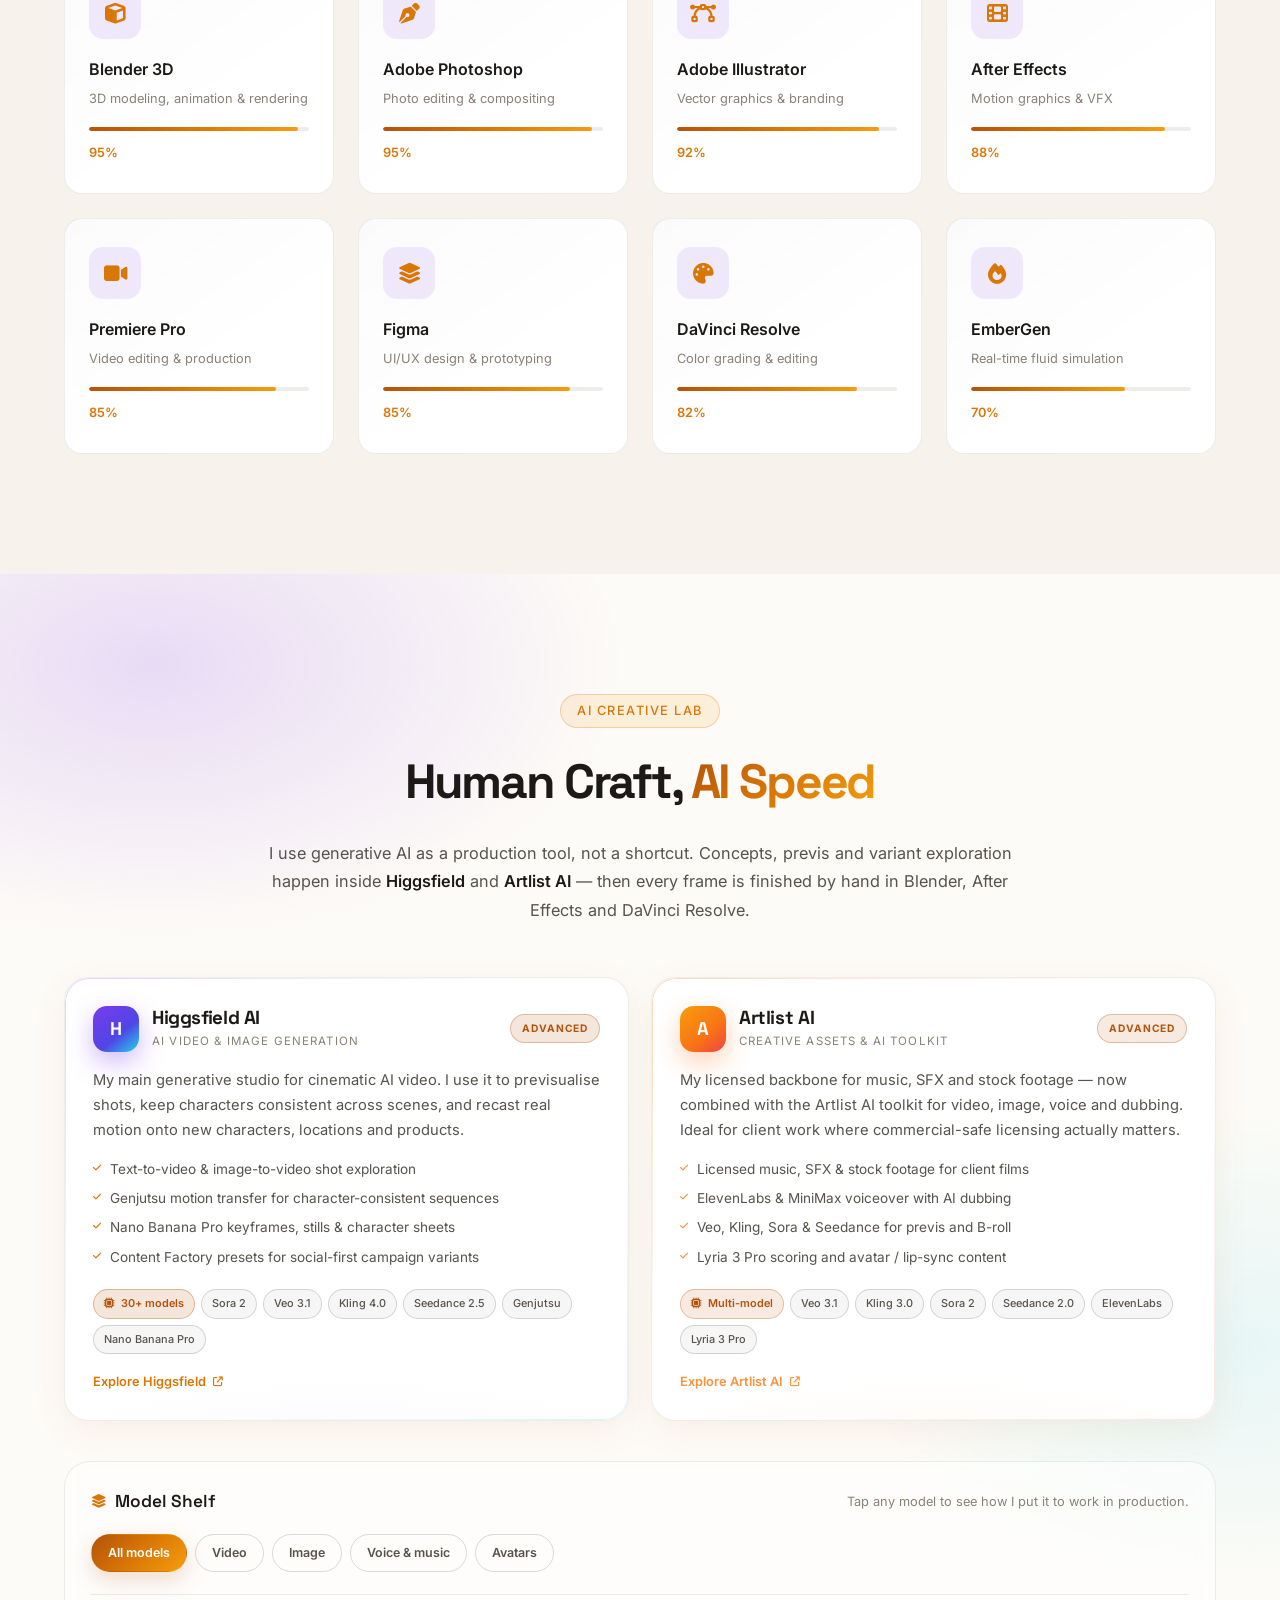
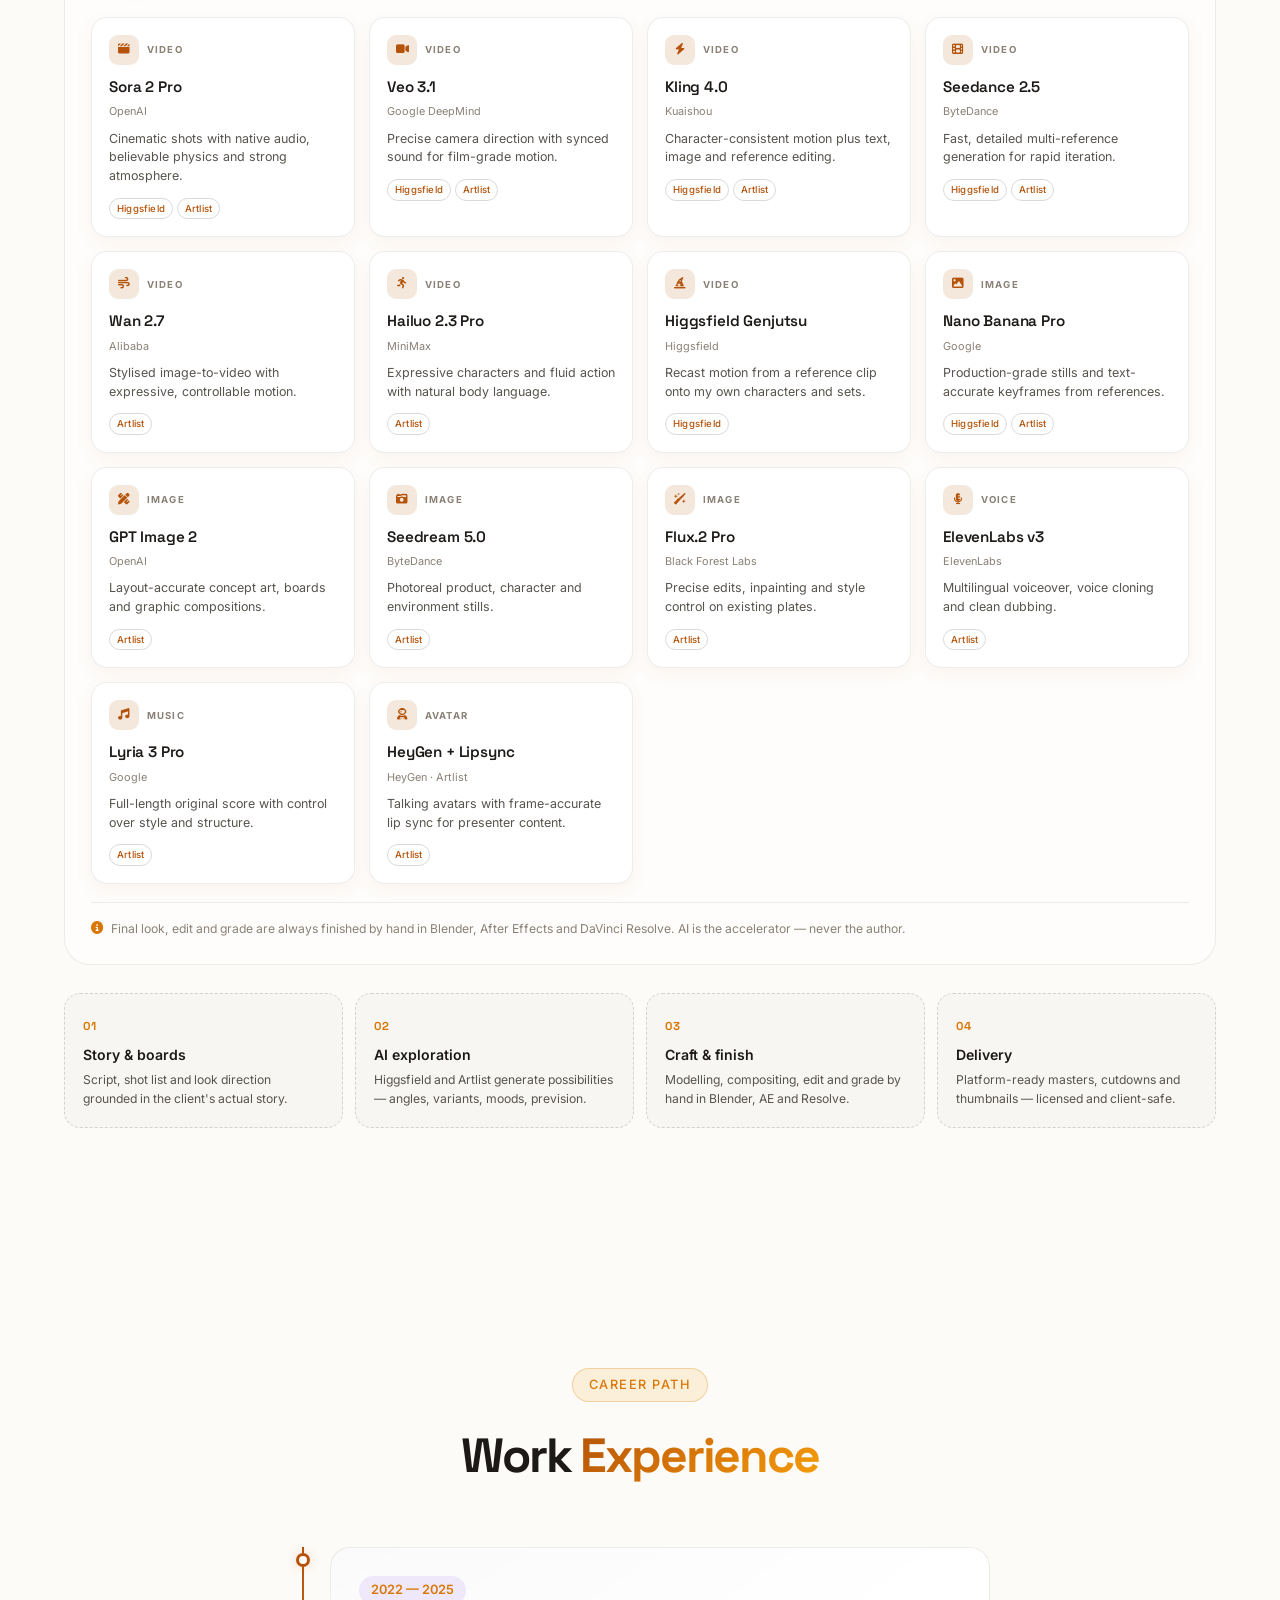
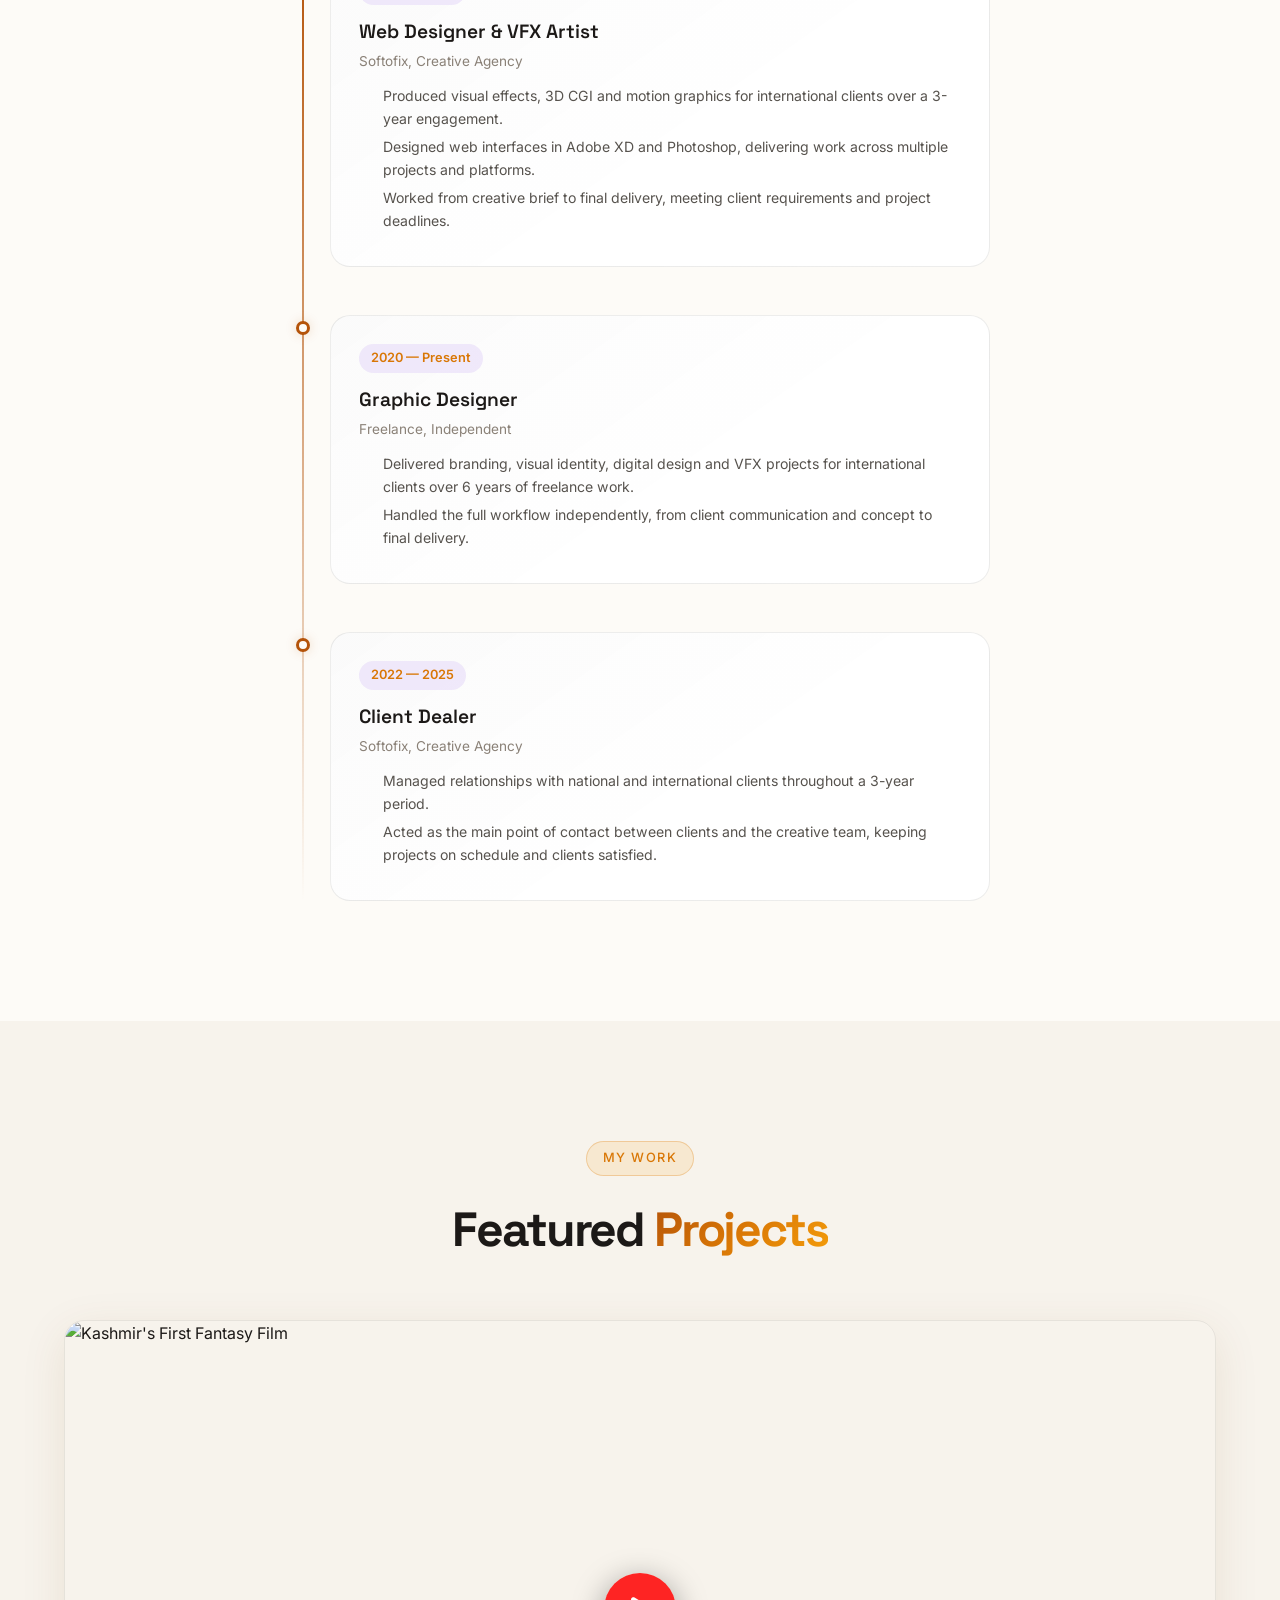
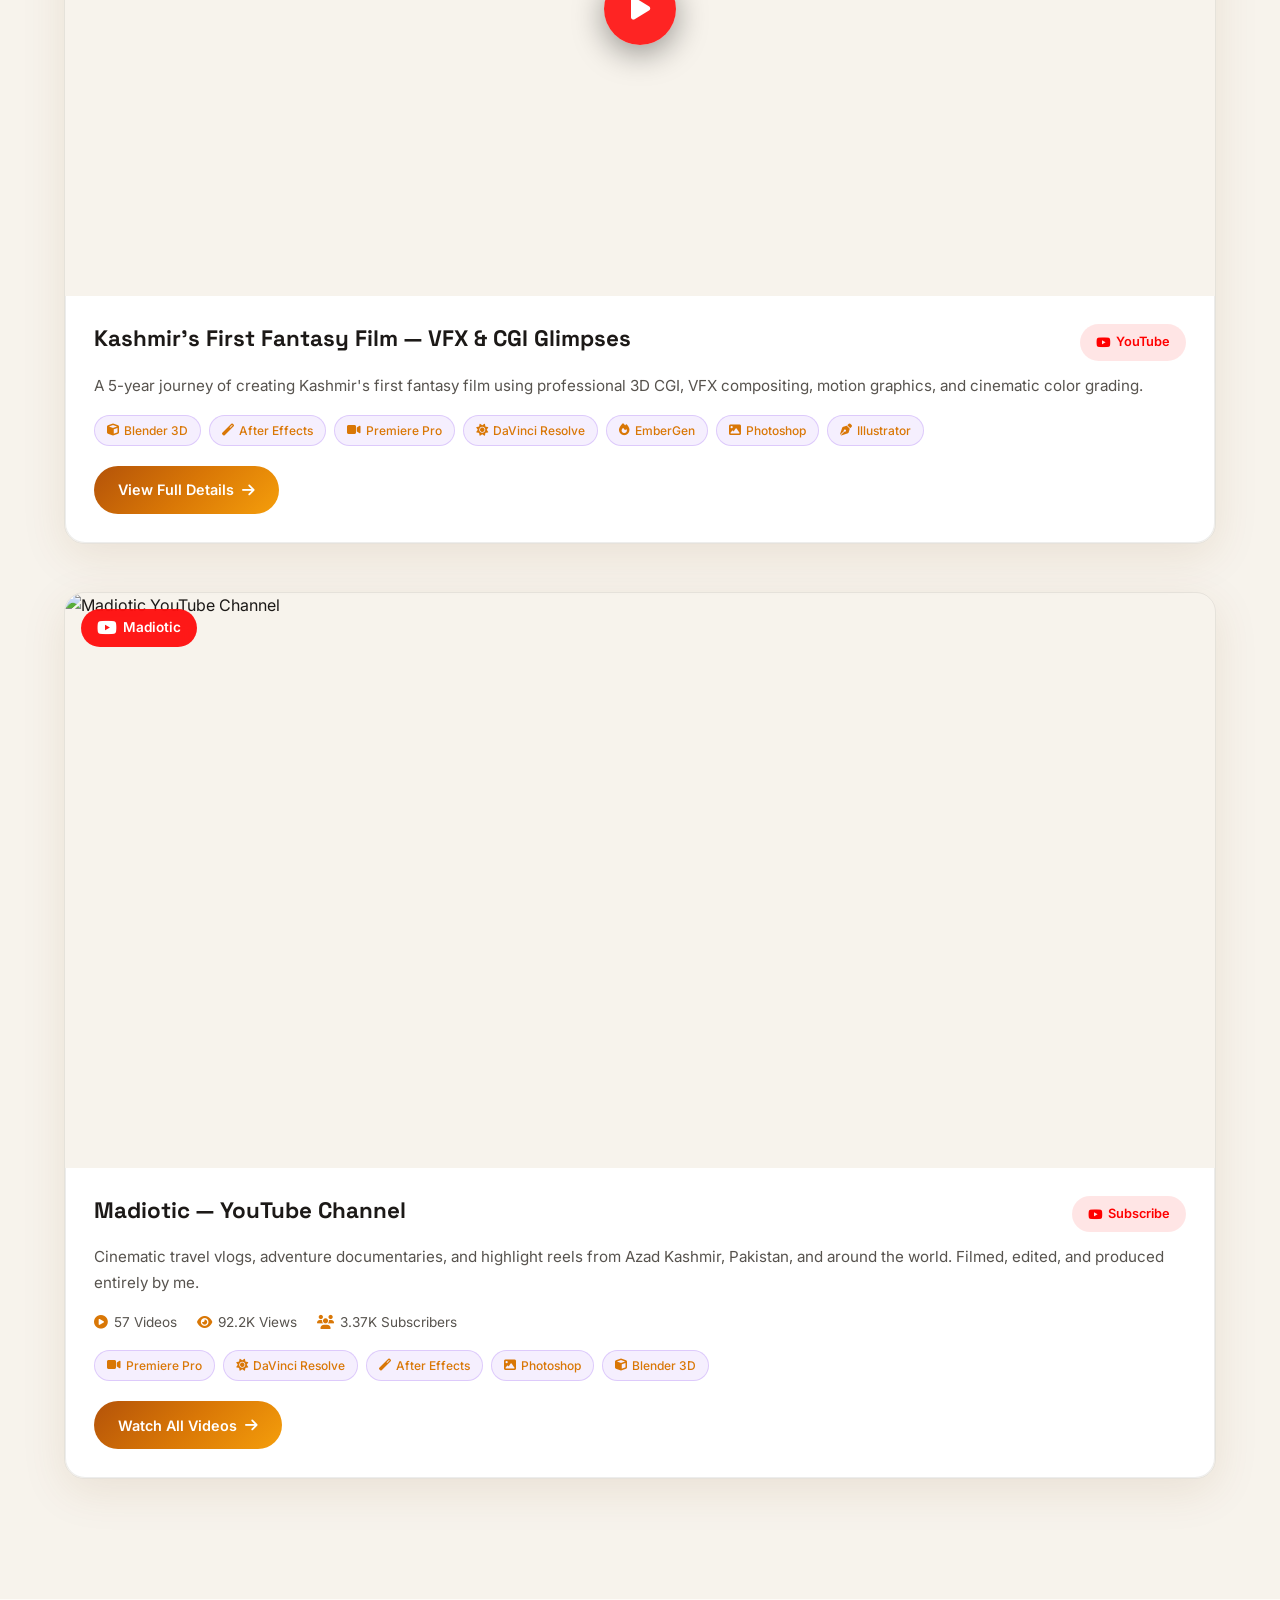
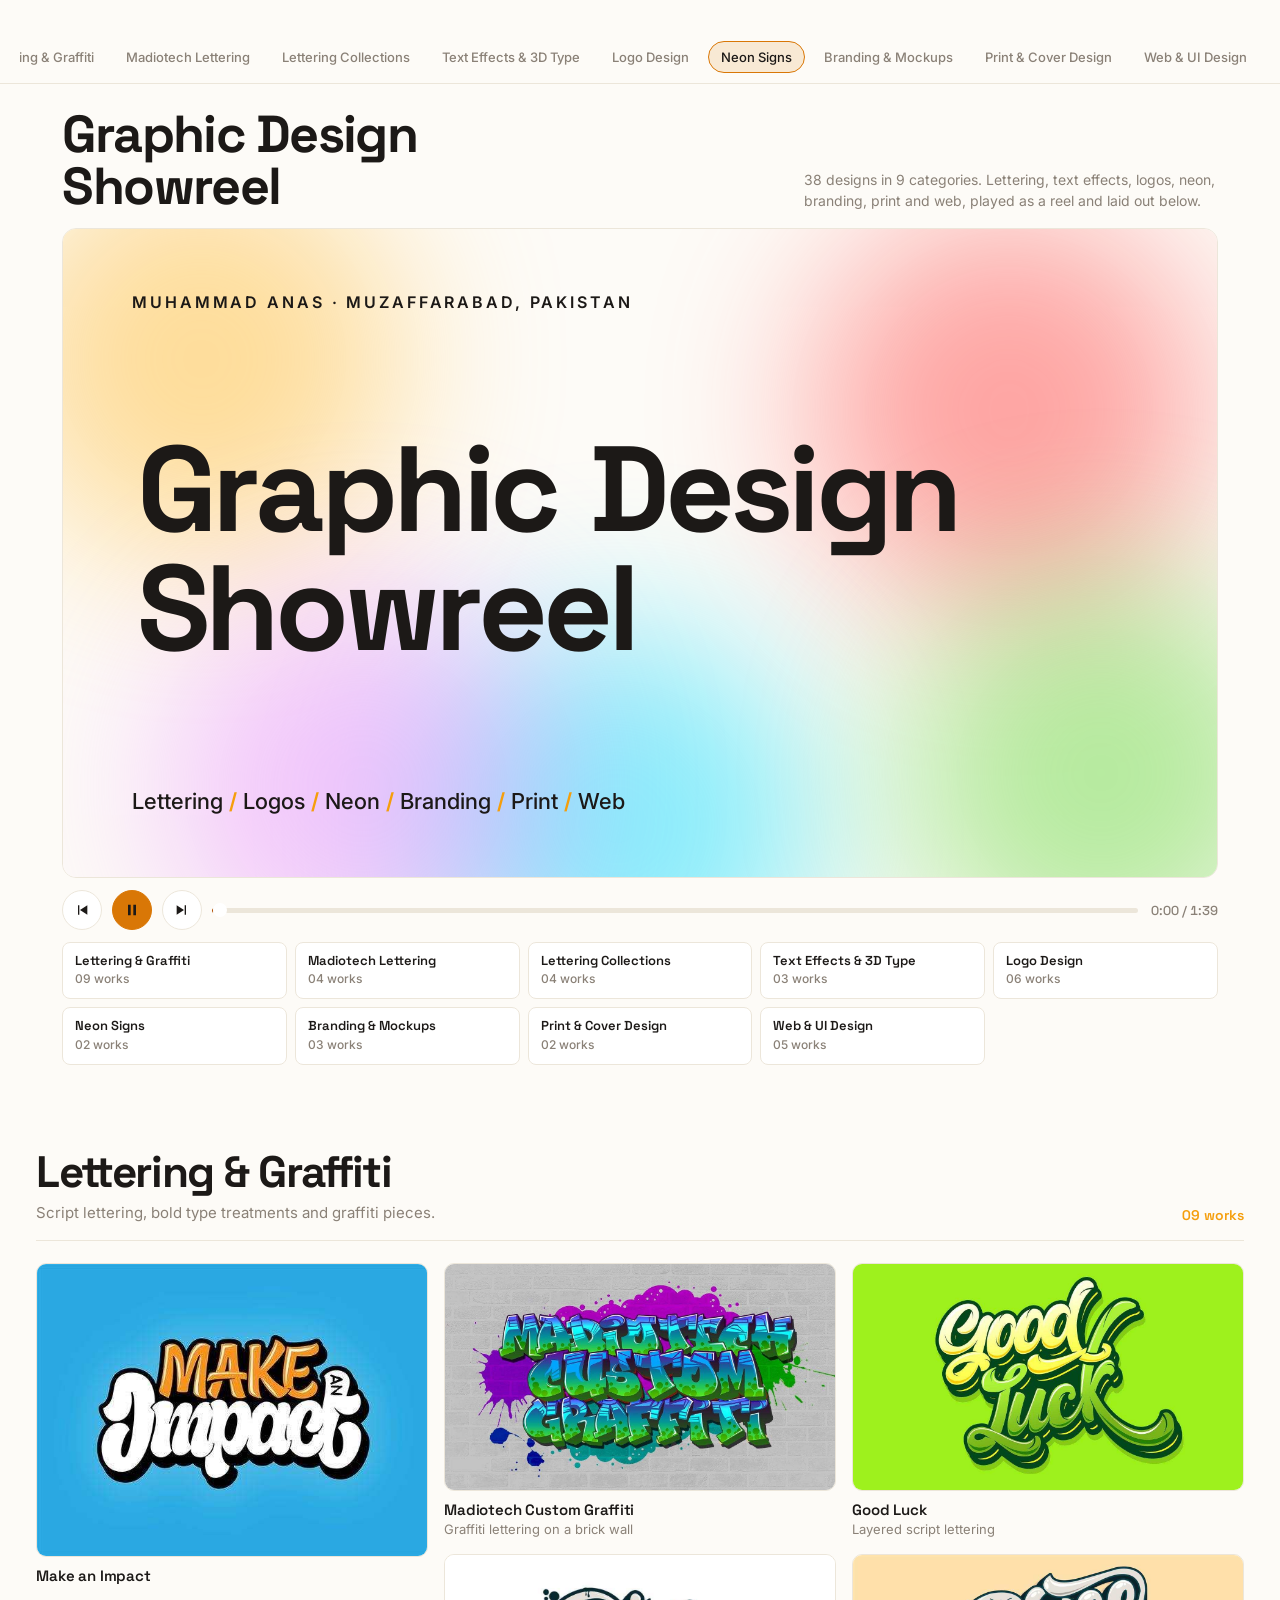
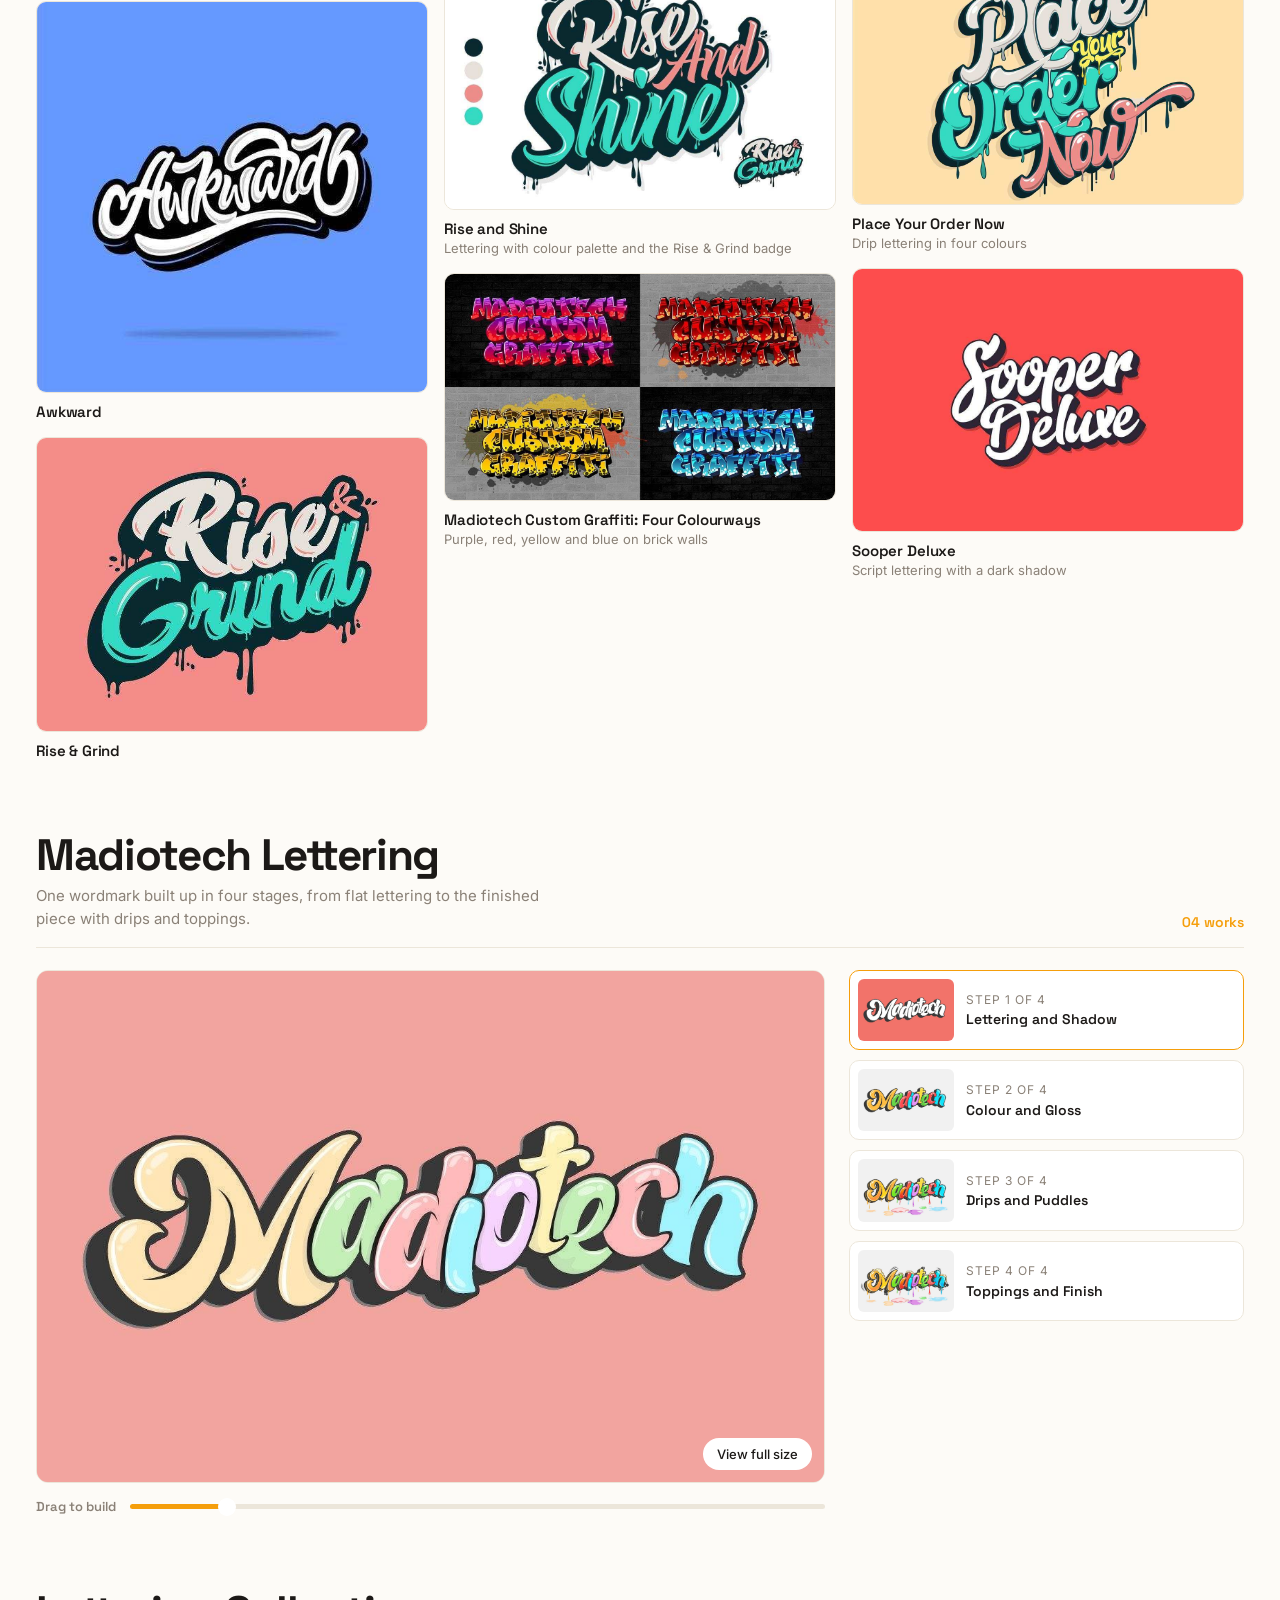
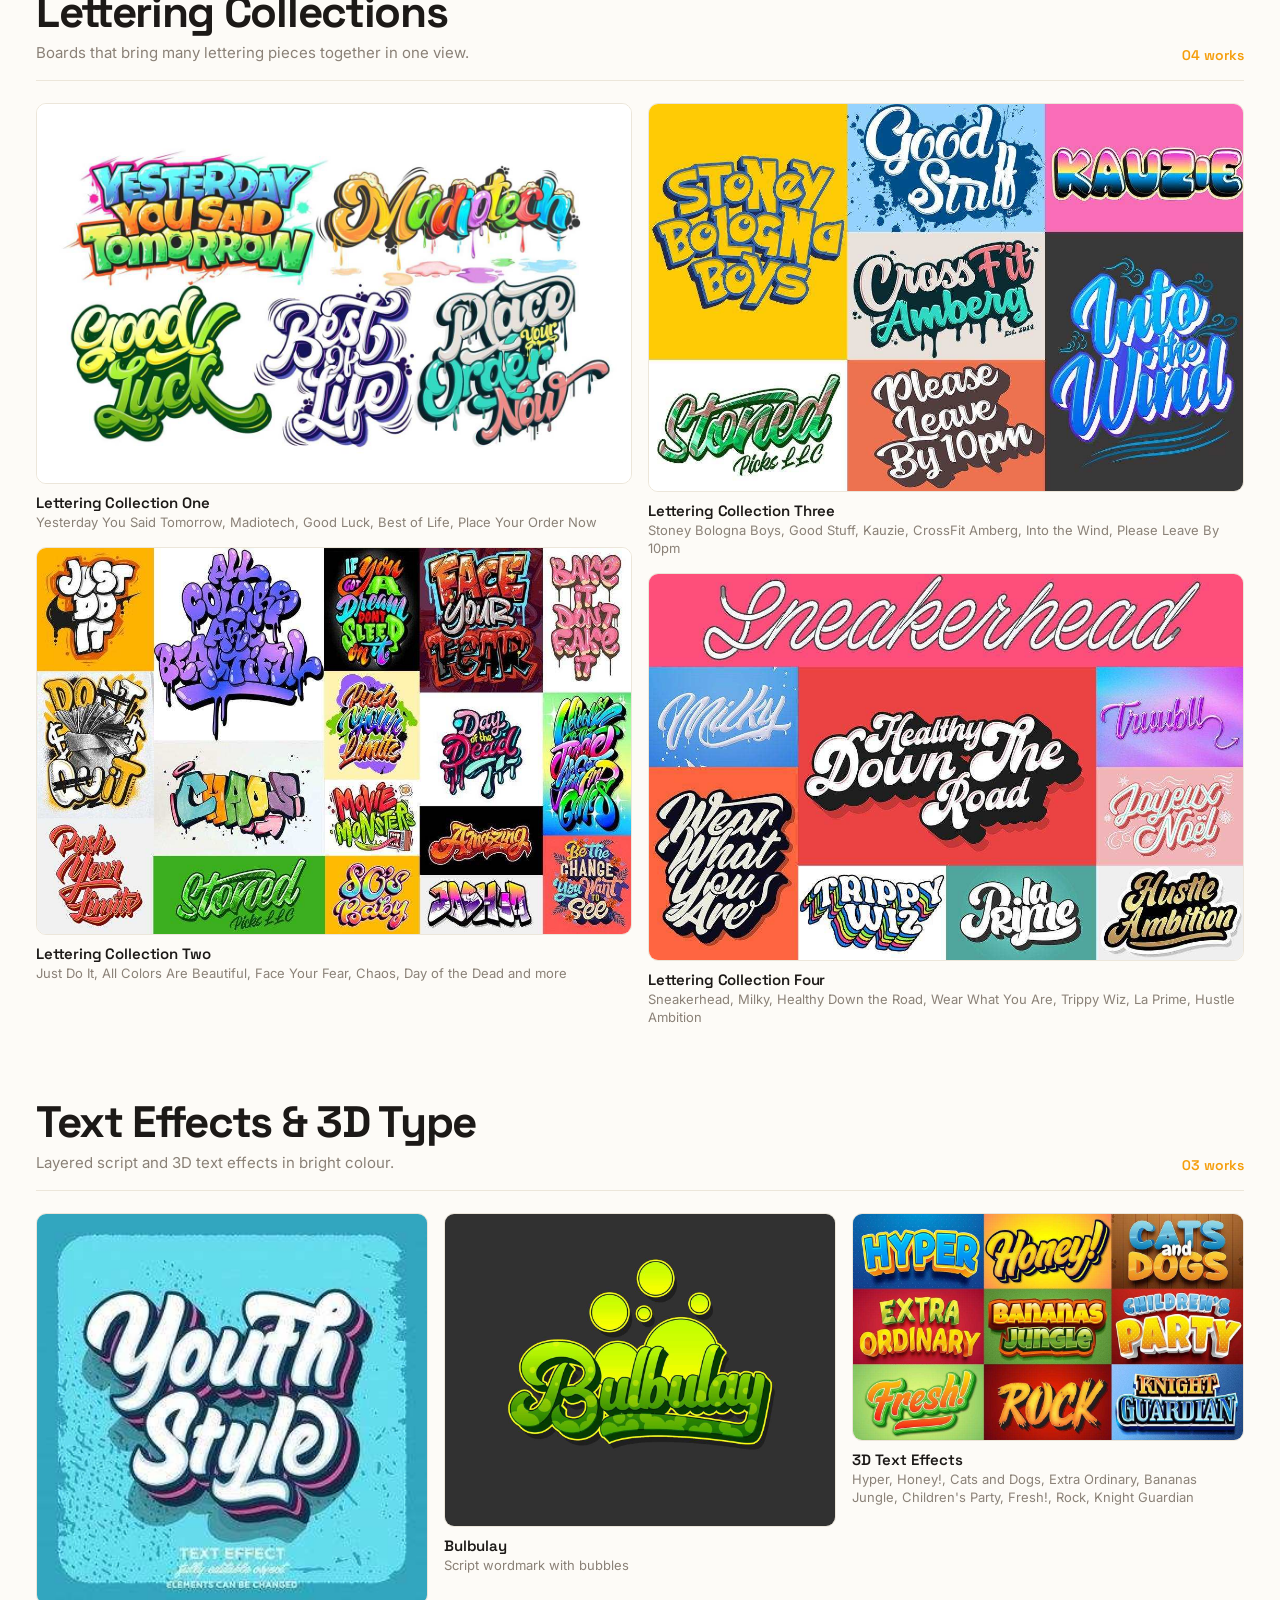
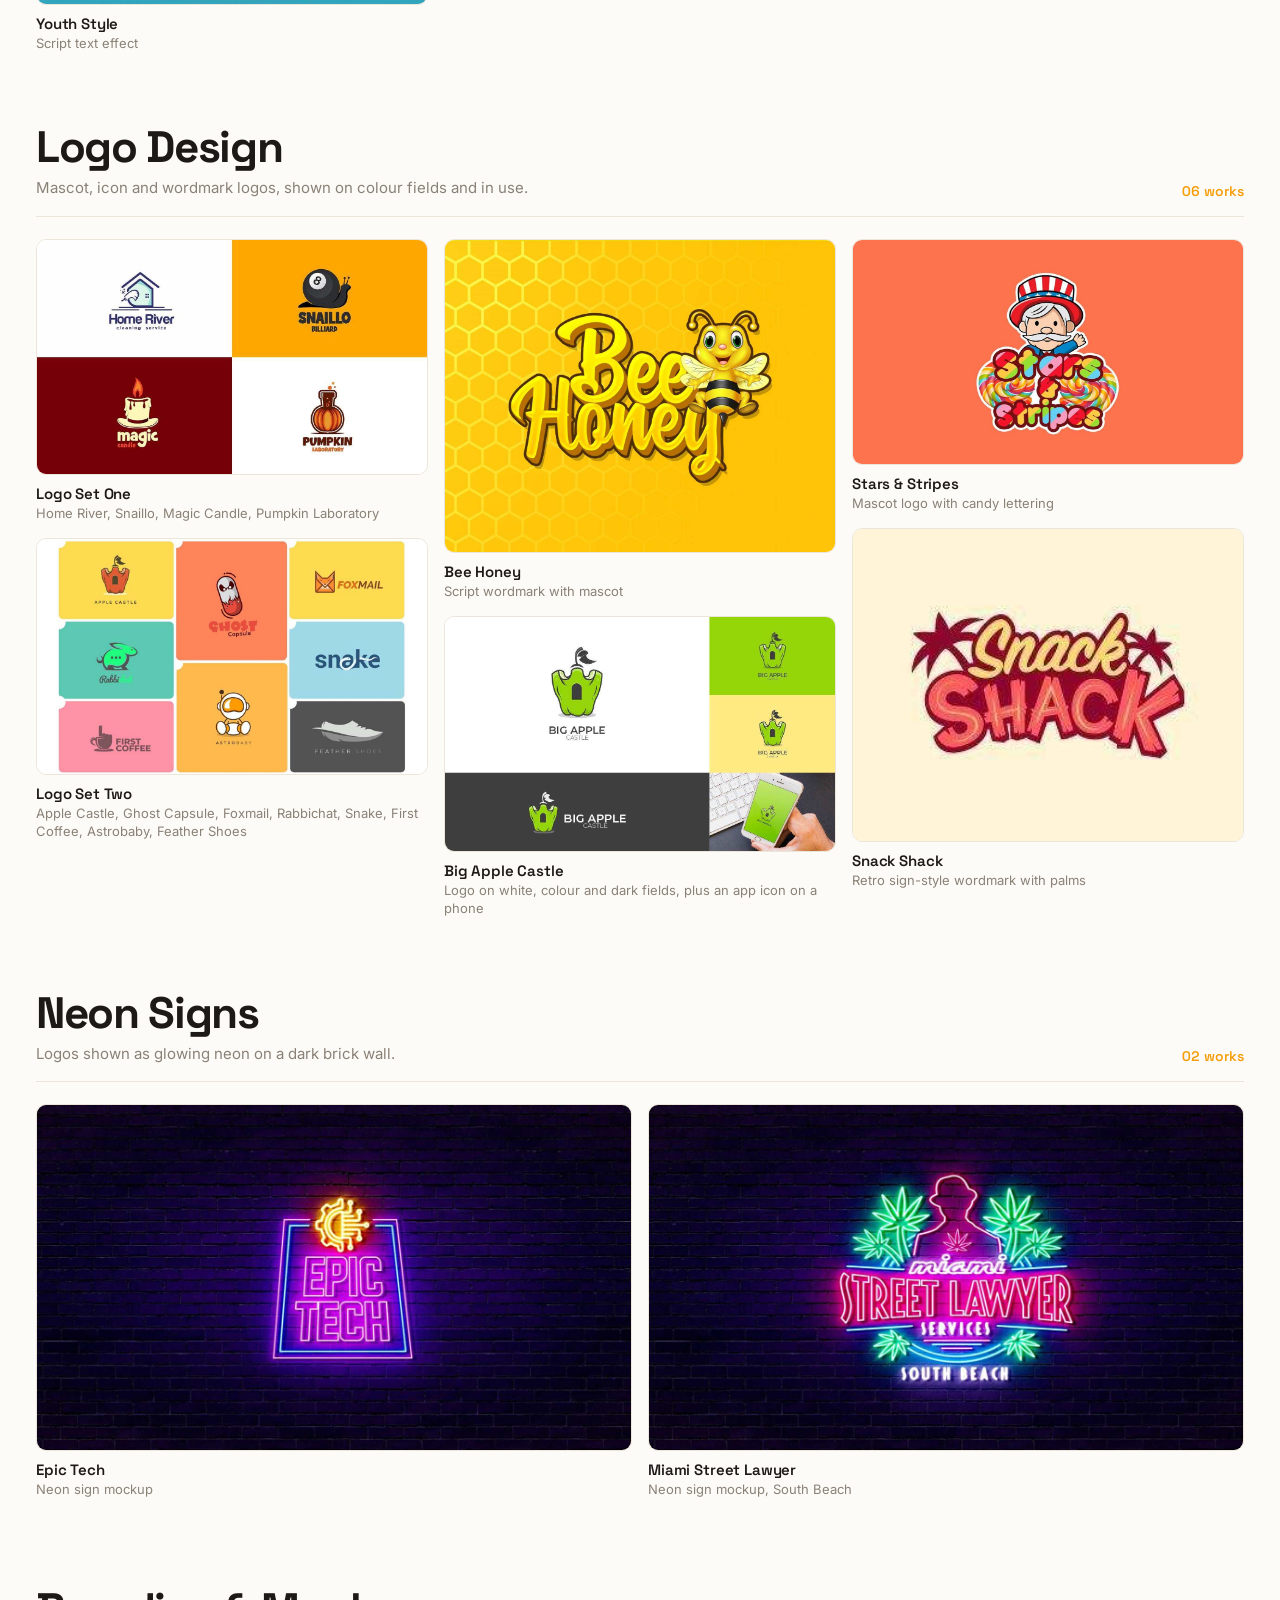
==== commit ab96bd9c: "fix: change palette button icon to fa-palette for appearance customizer relevance" ====
--- a/index.html
+++ b/index.html
@@ -115,7 +115,7 @@
                     <i class="fas fa-moon" data-icon="dark" aria-hidden="true"></i>
                 </button>
                 <button class="theme-toggle theme-palette" id="themePalette" type="button" aria-label="Customize appearance" title="Customize colors & icons">
-                    <i class="fas fa-cog" aria-hidden="true"></i>
+                    <i class="fas fa-palette" aria-hidden="true"></i>
                 </button>
                 <div class="palette-popup" id="palettePopup" role="menu" aria-label="Appearance customizer">
                     <div class="palette-section">
